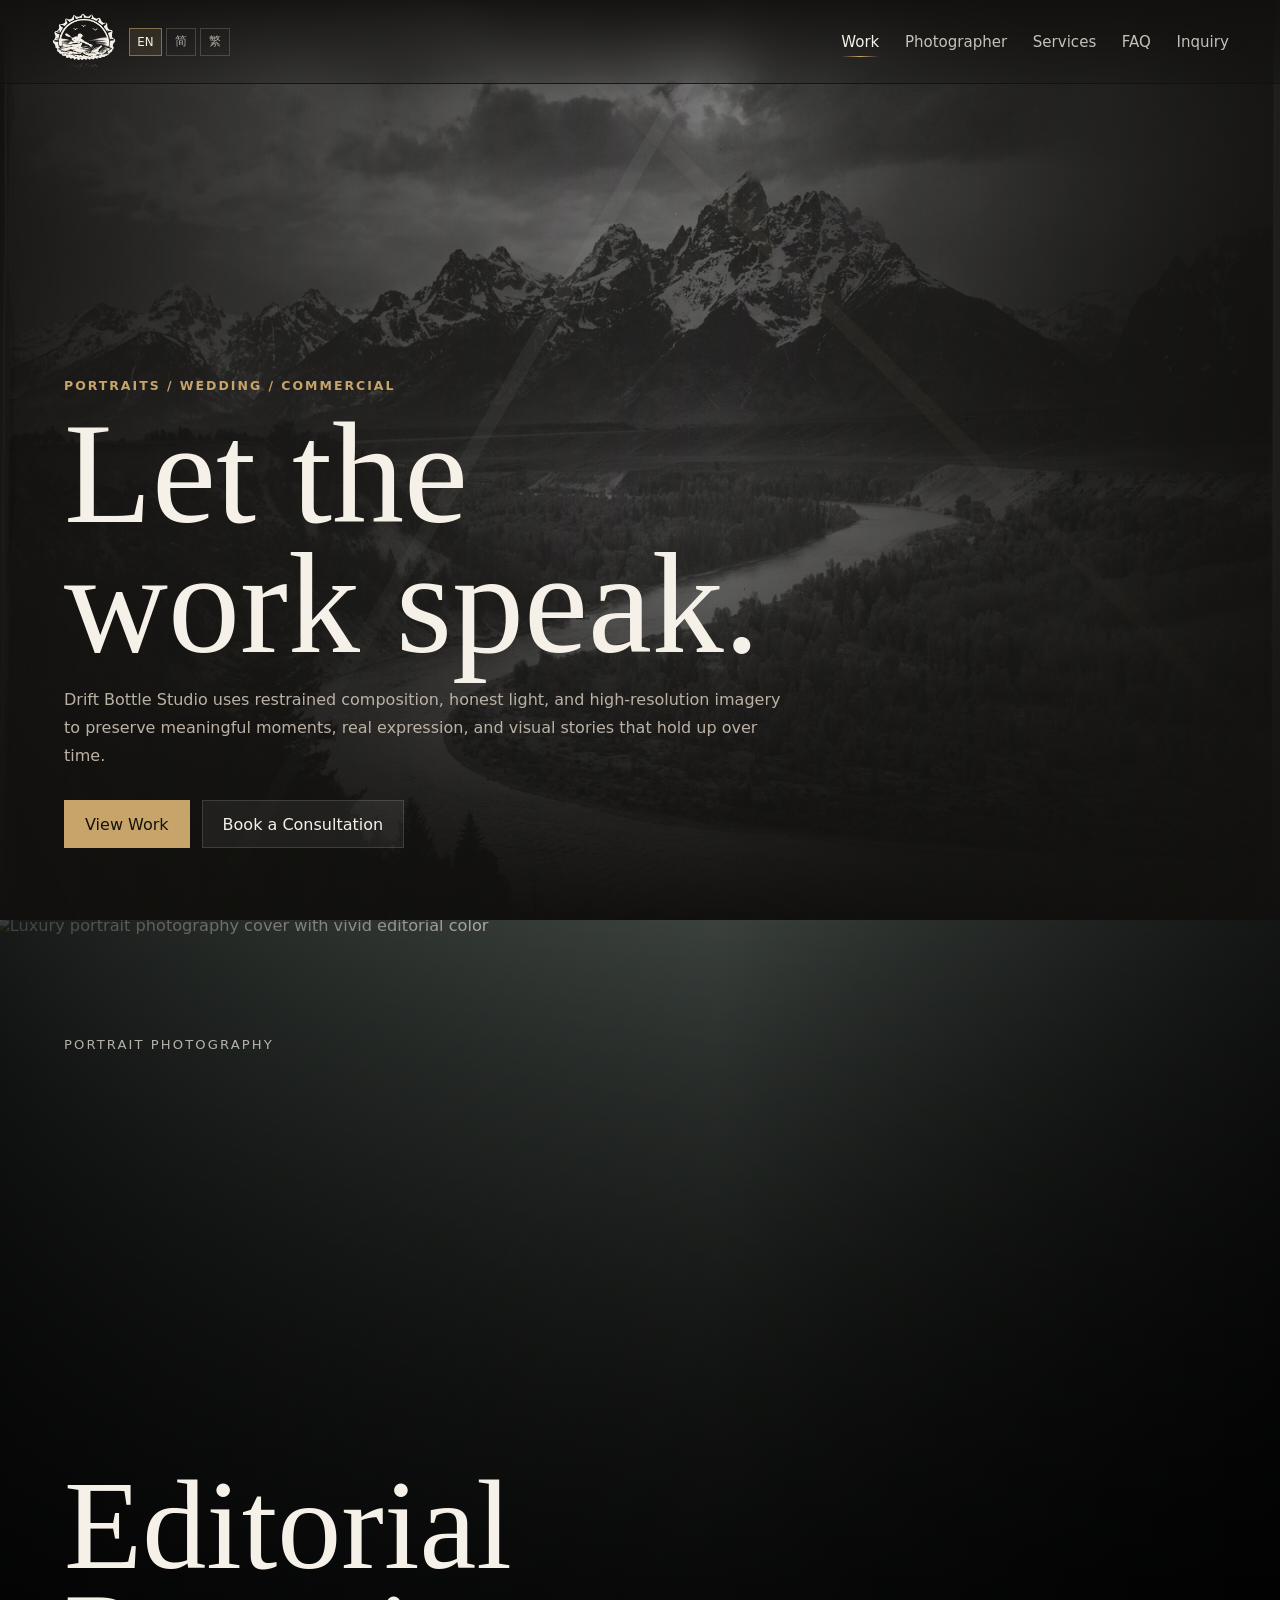
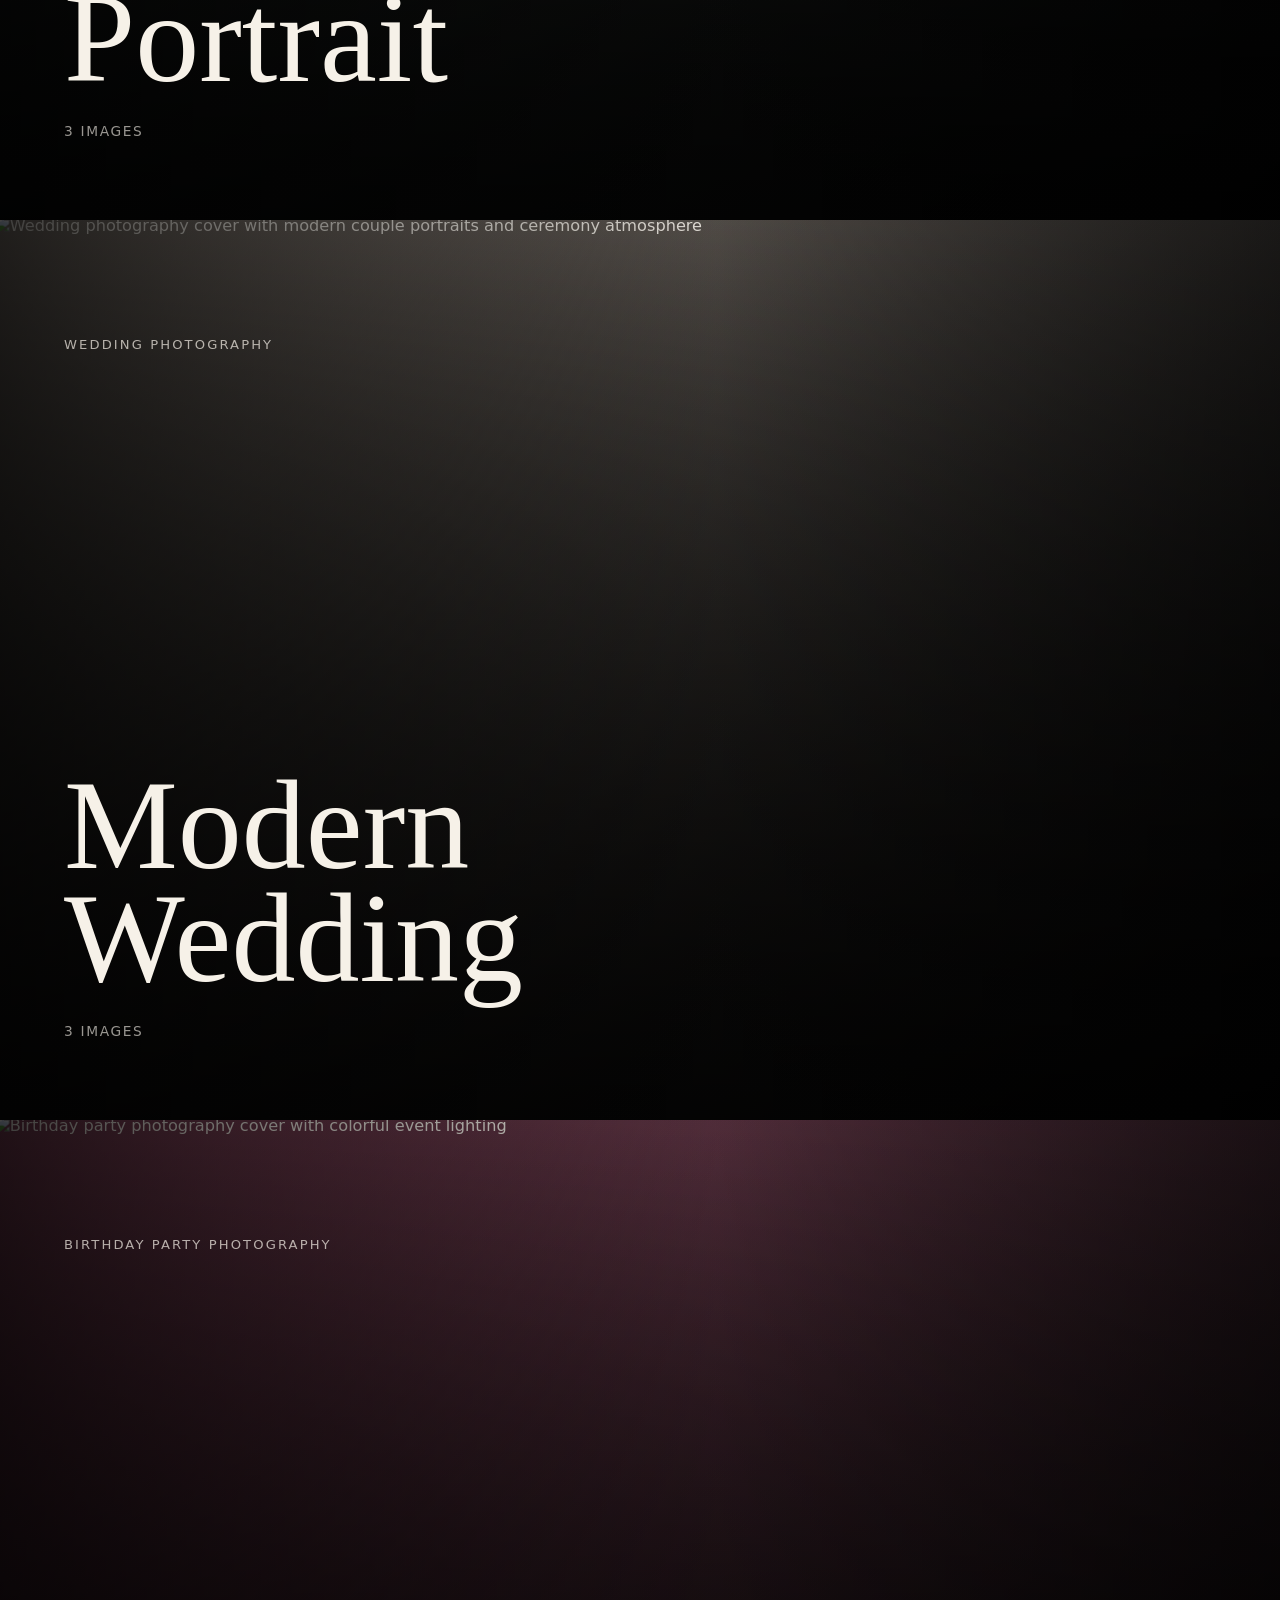
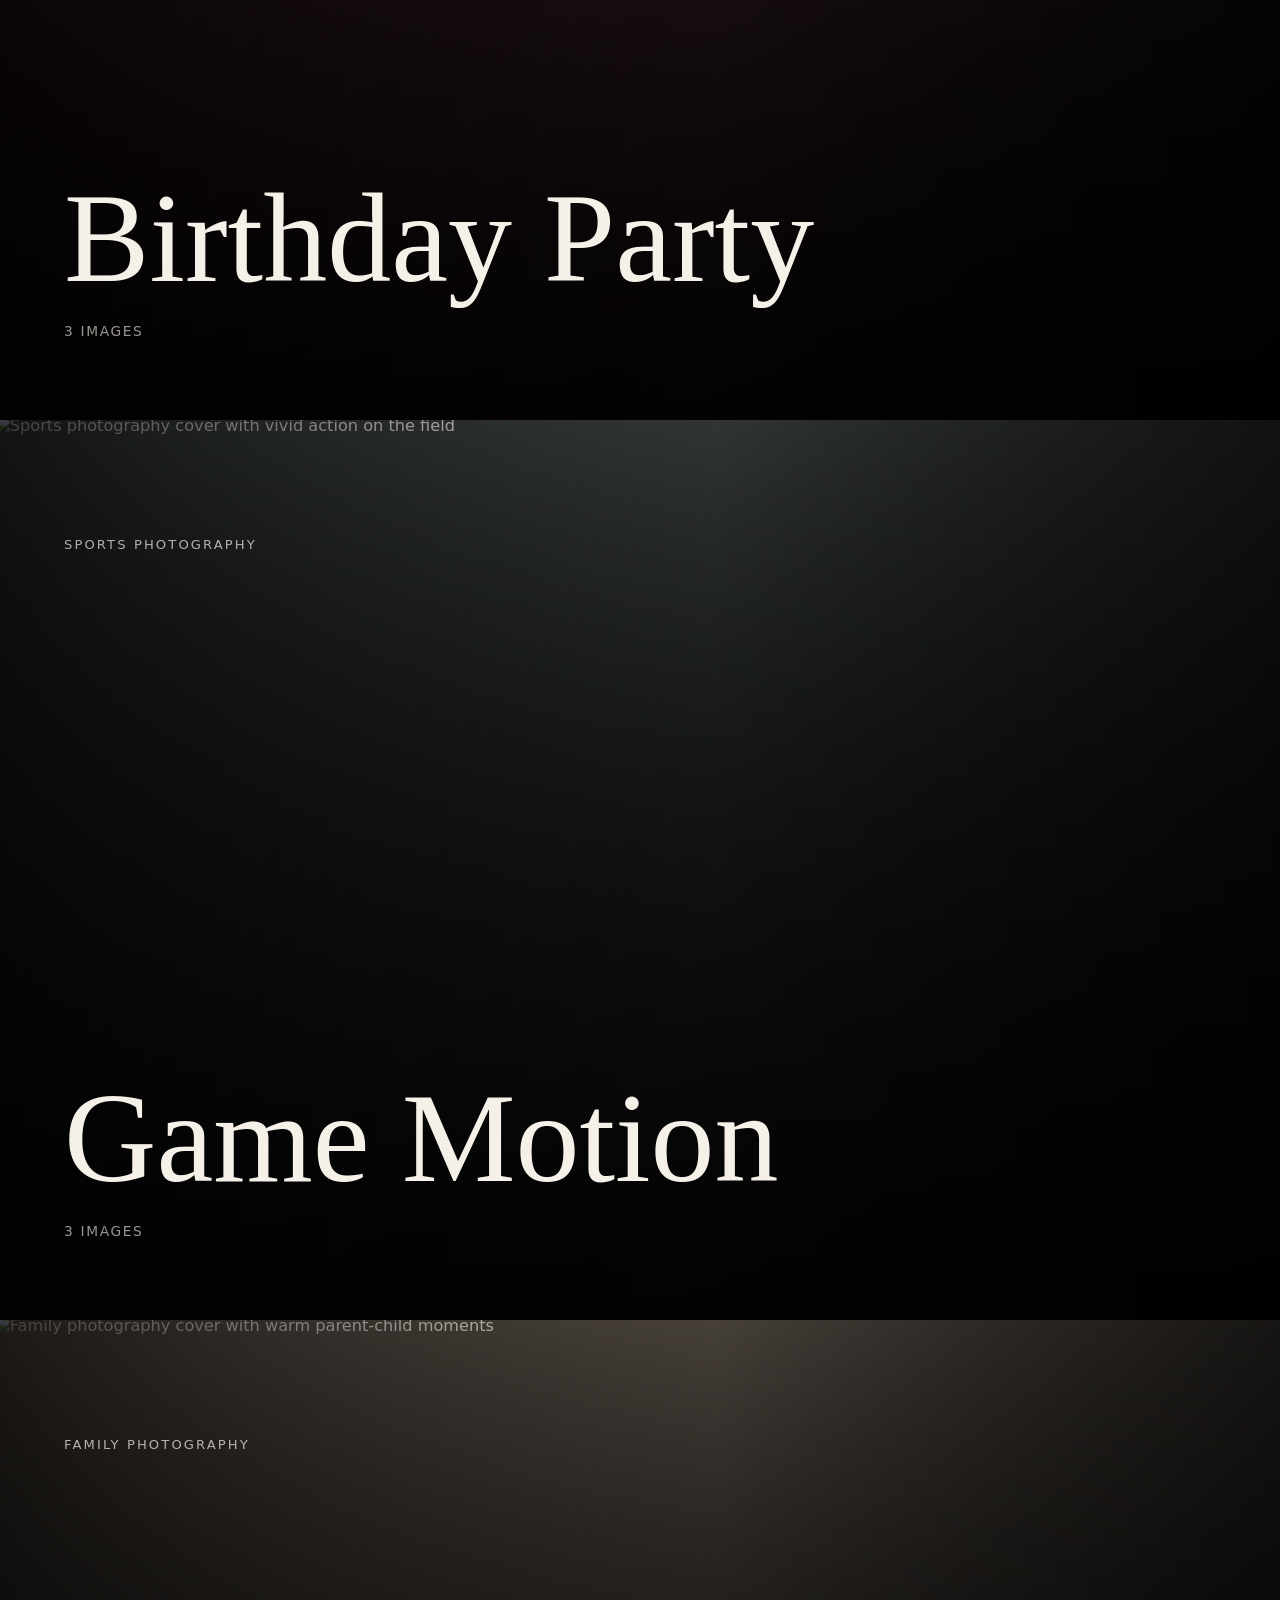
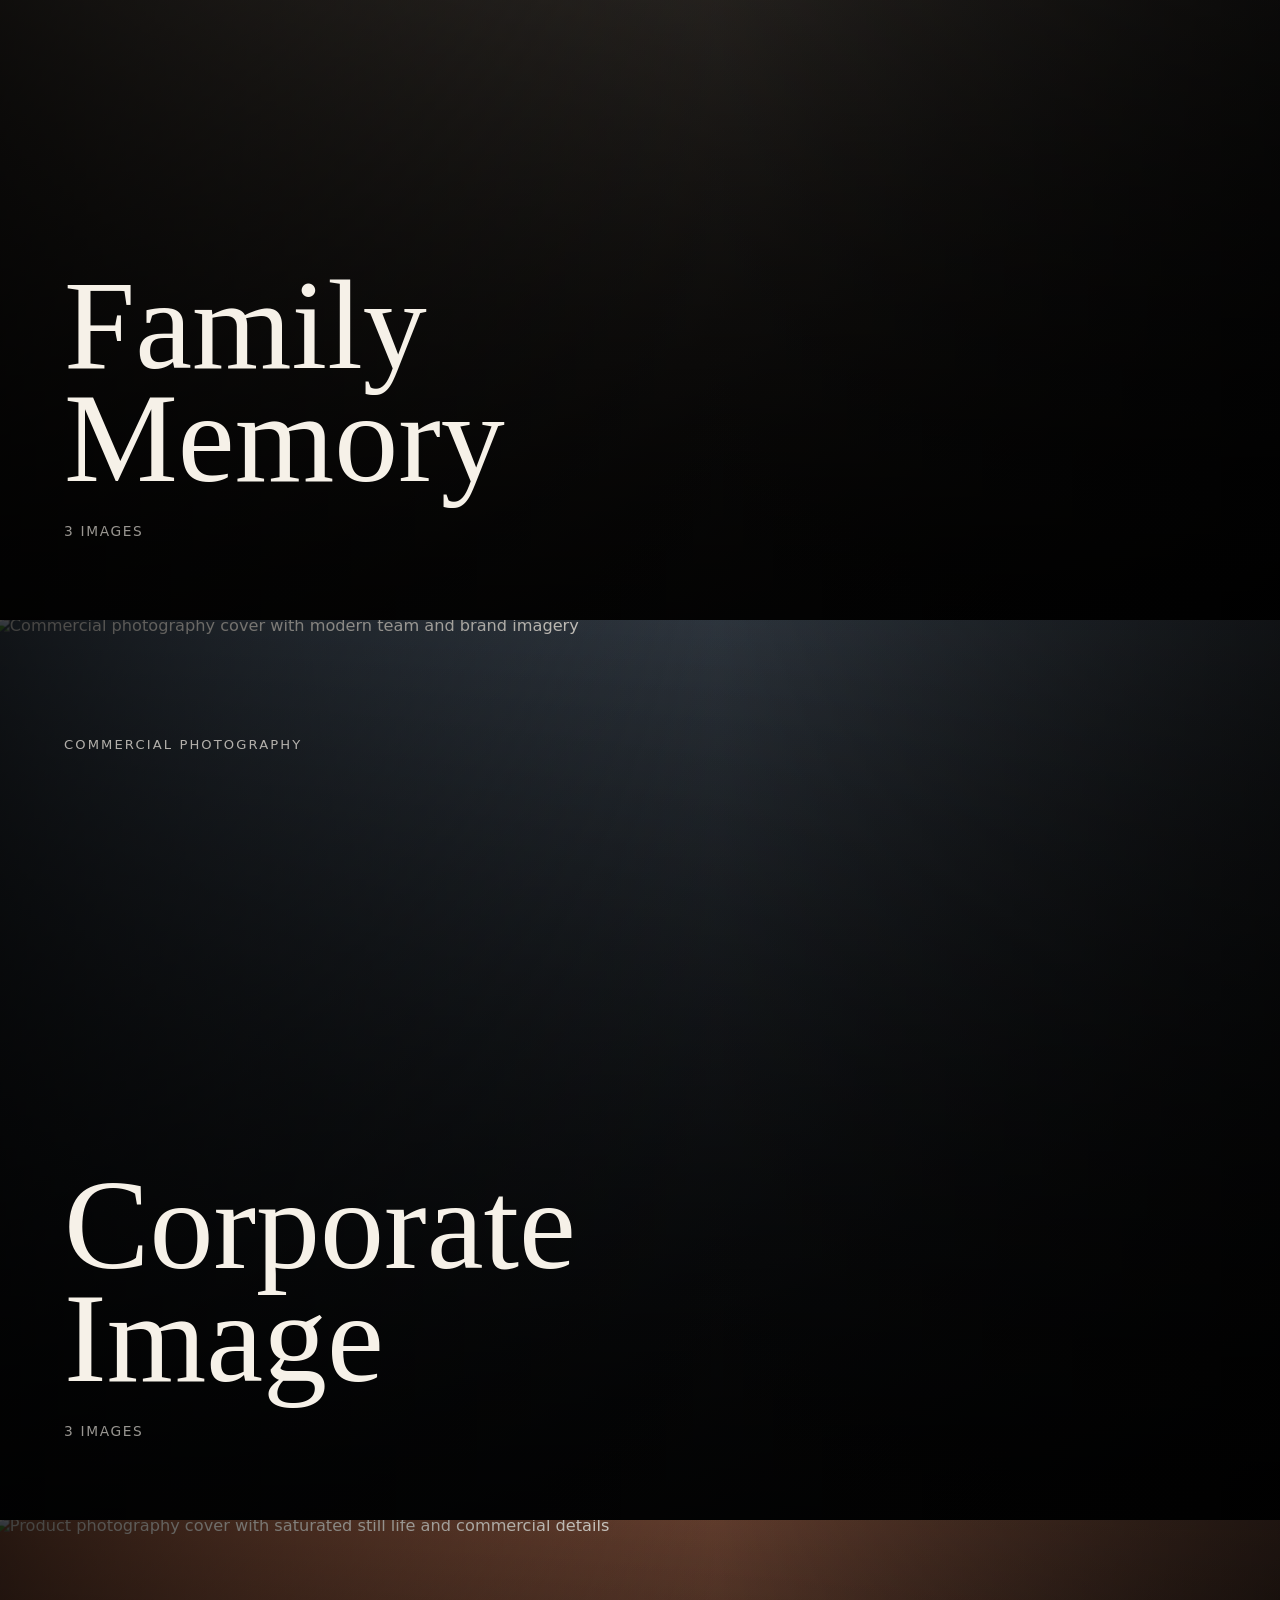
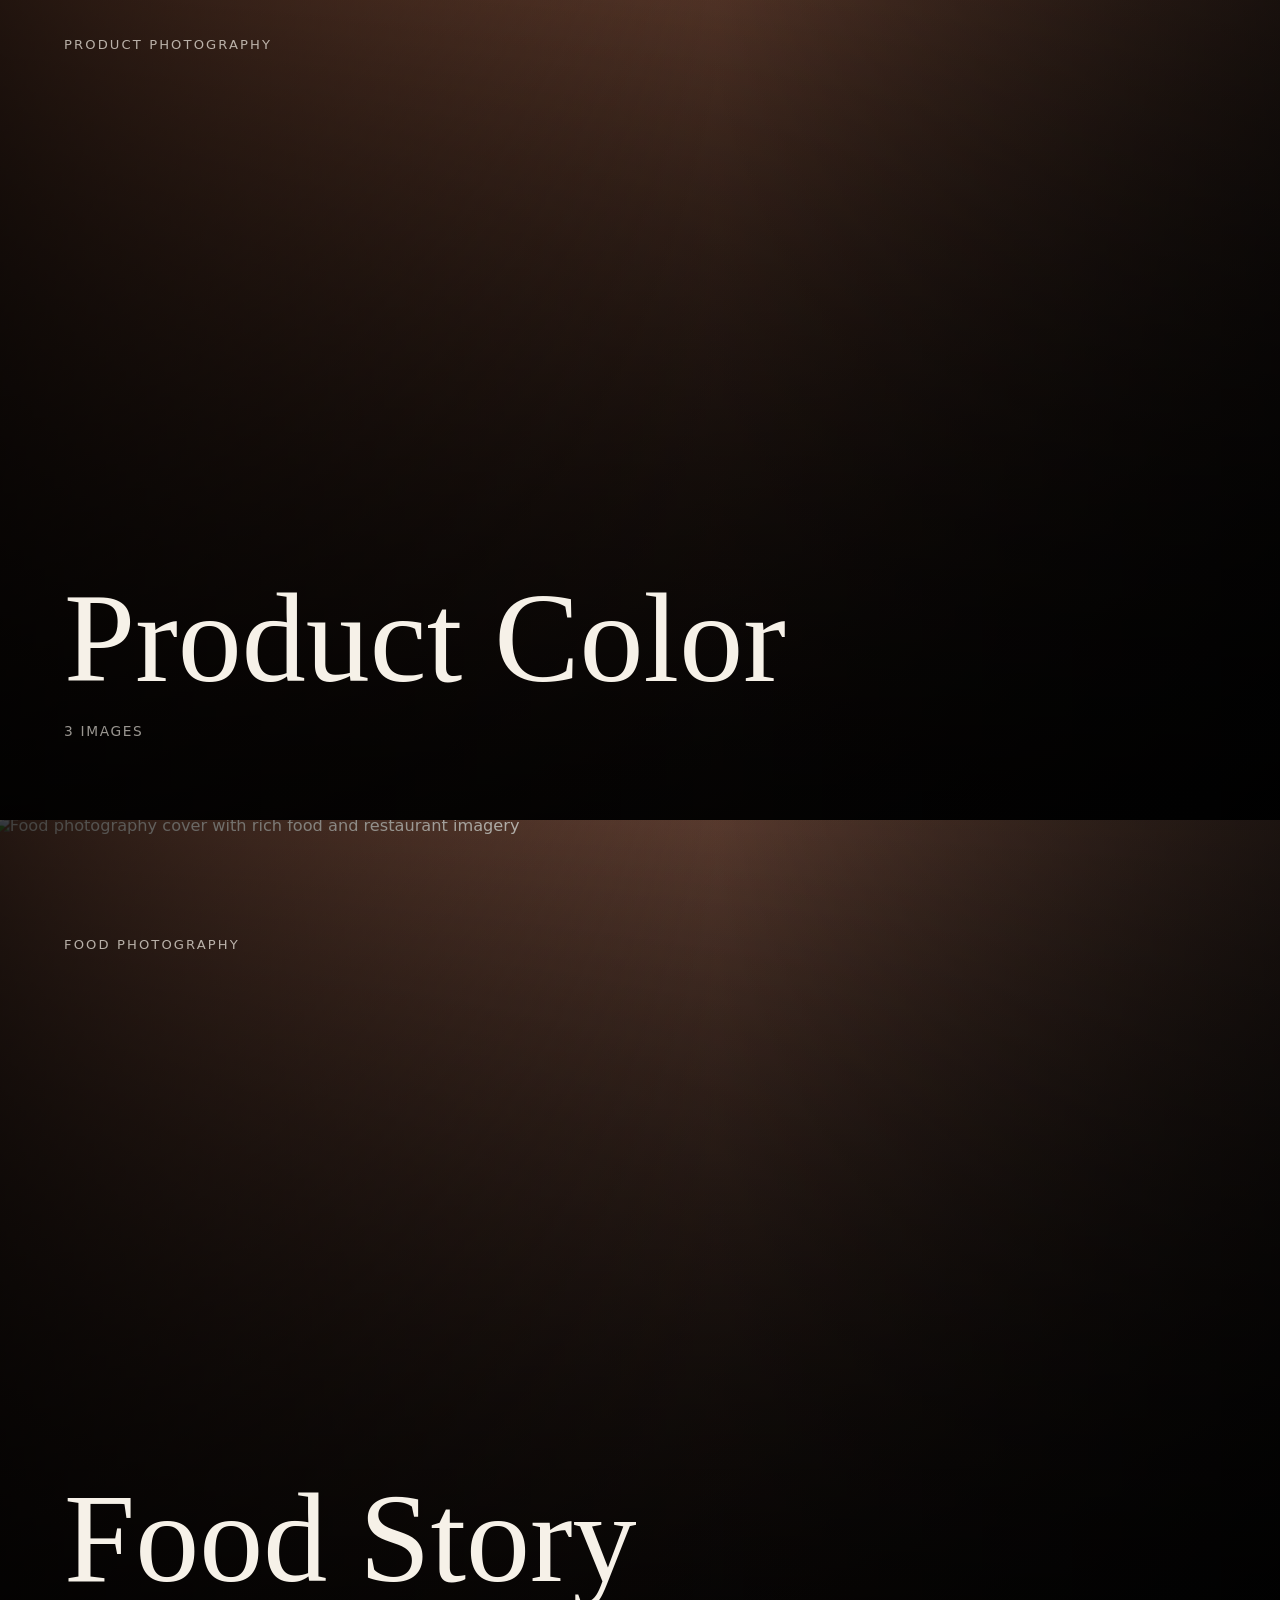
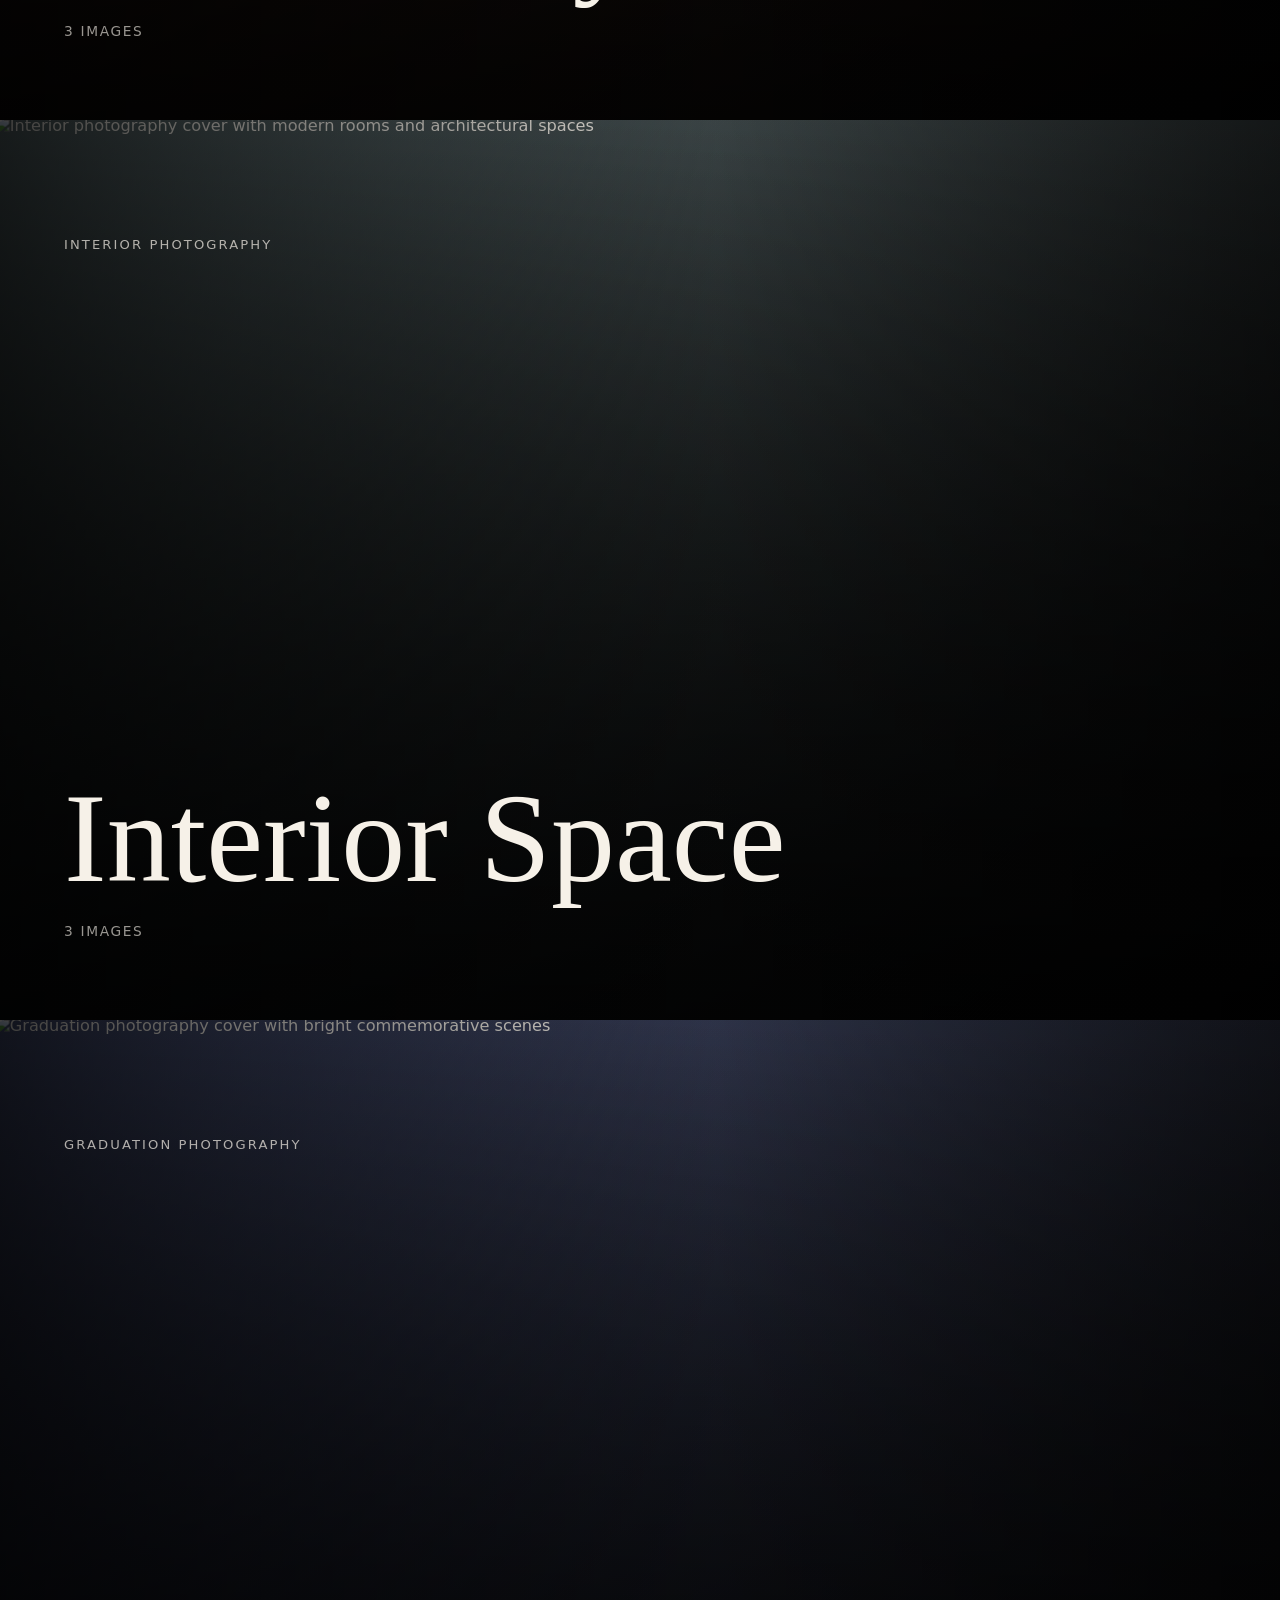
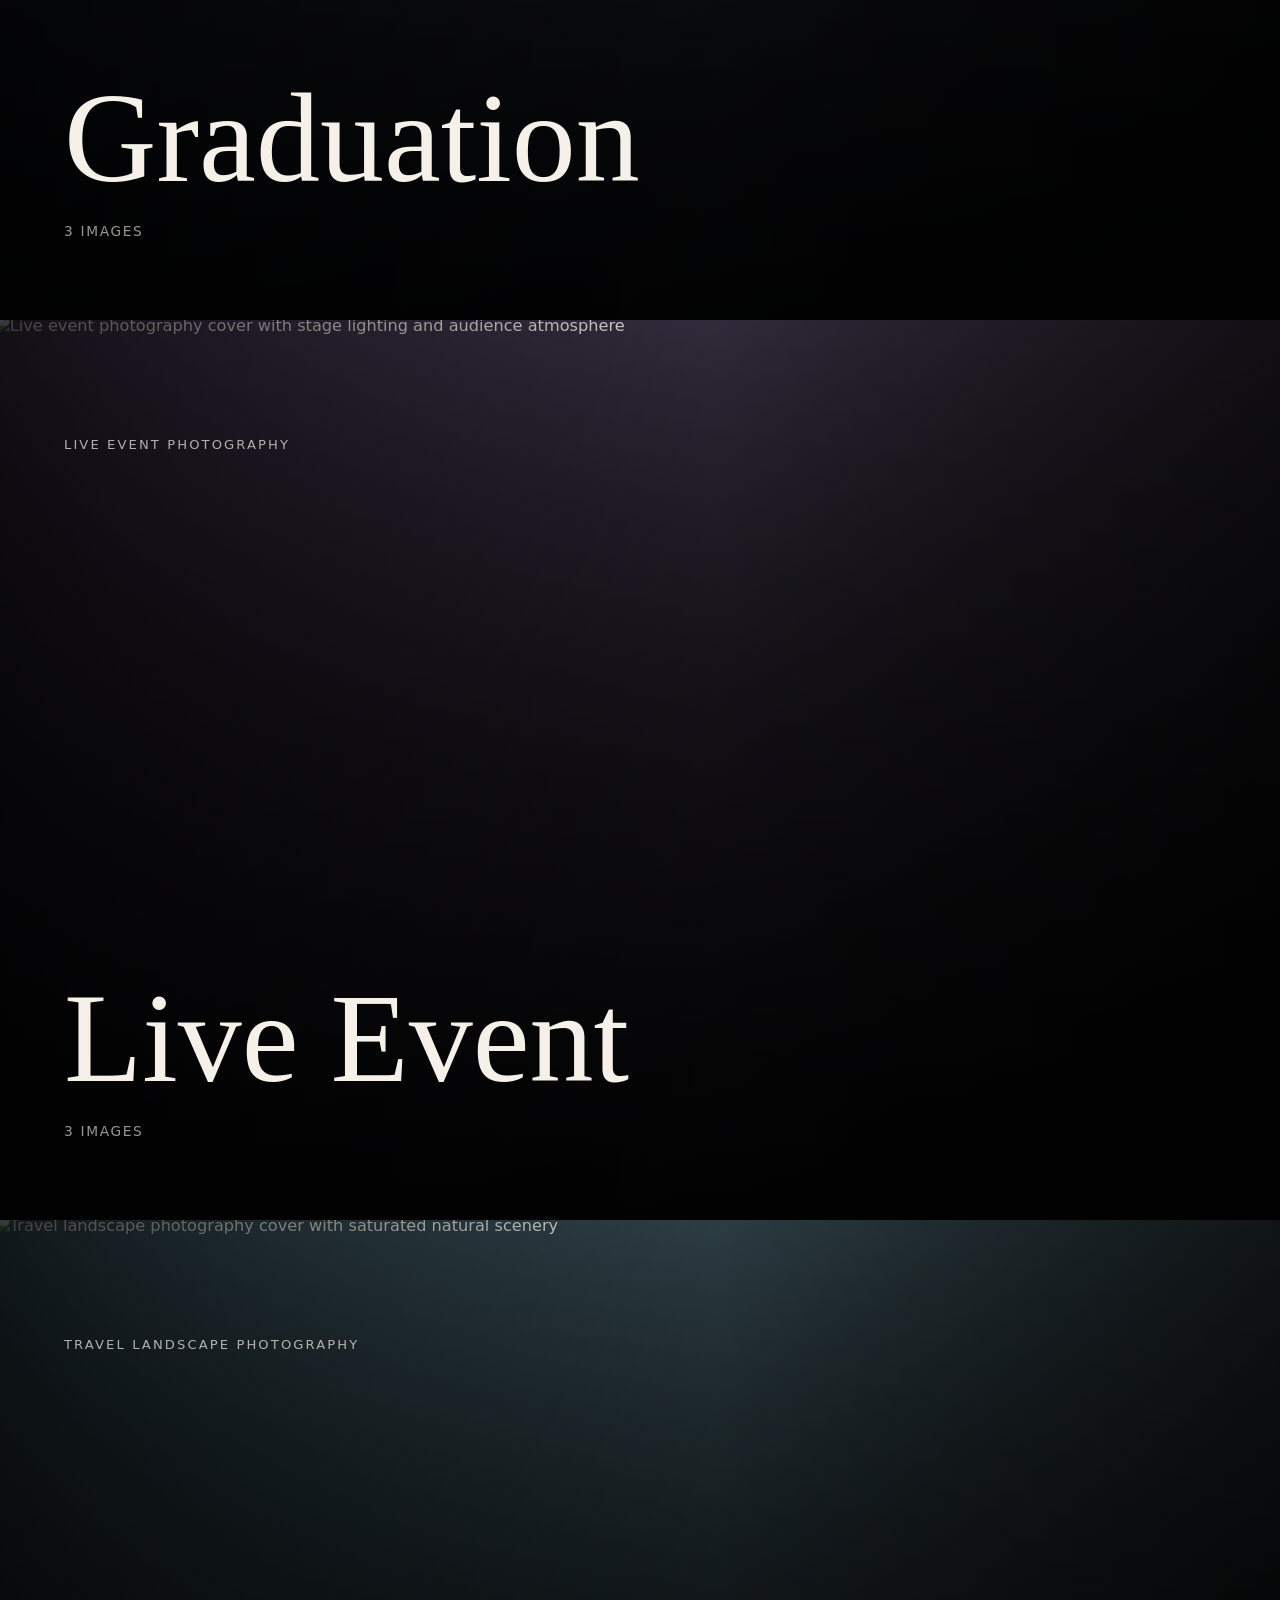
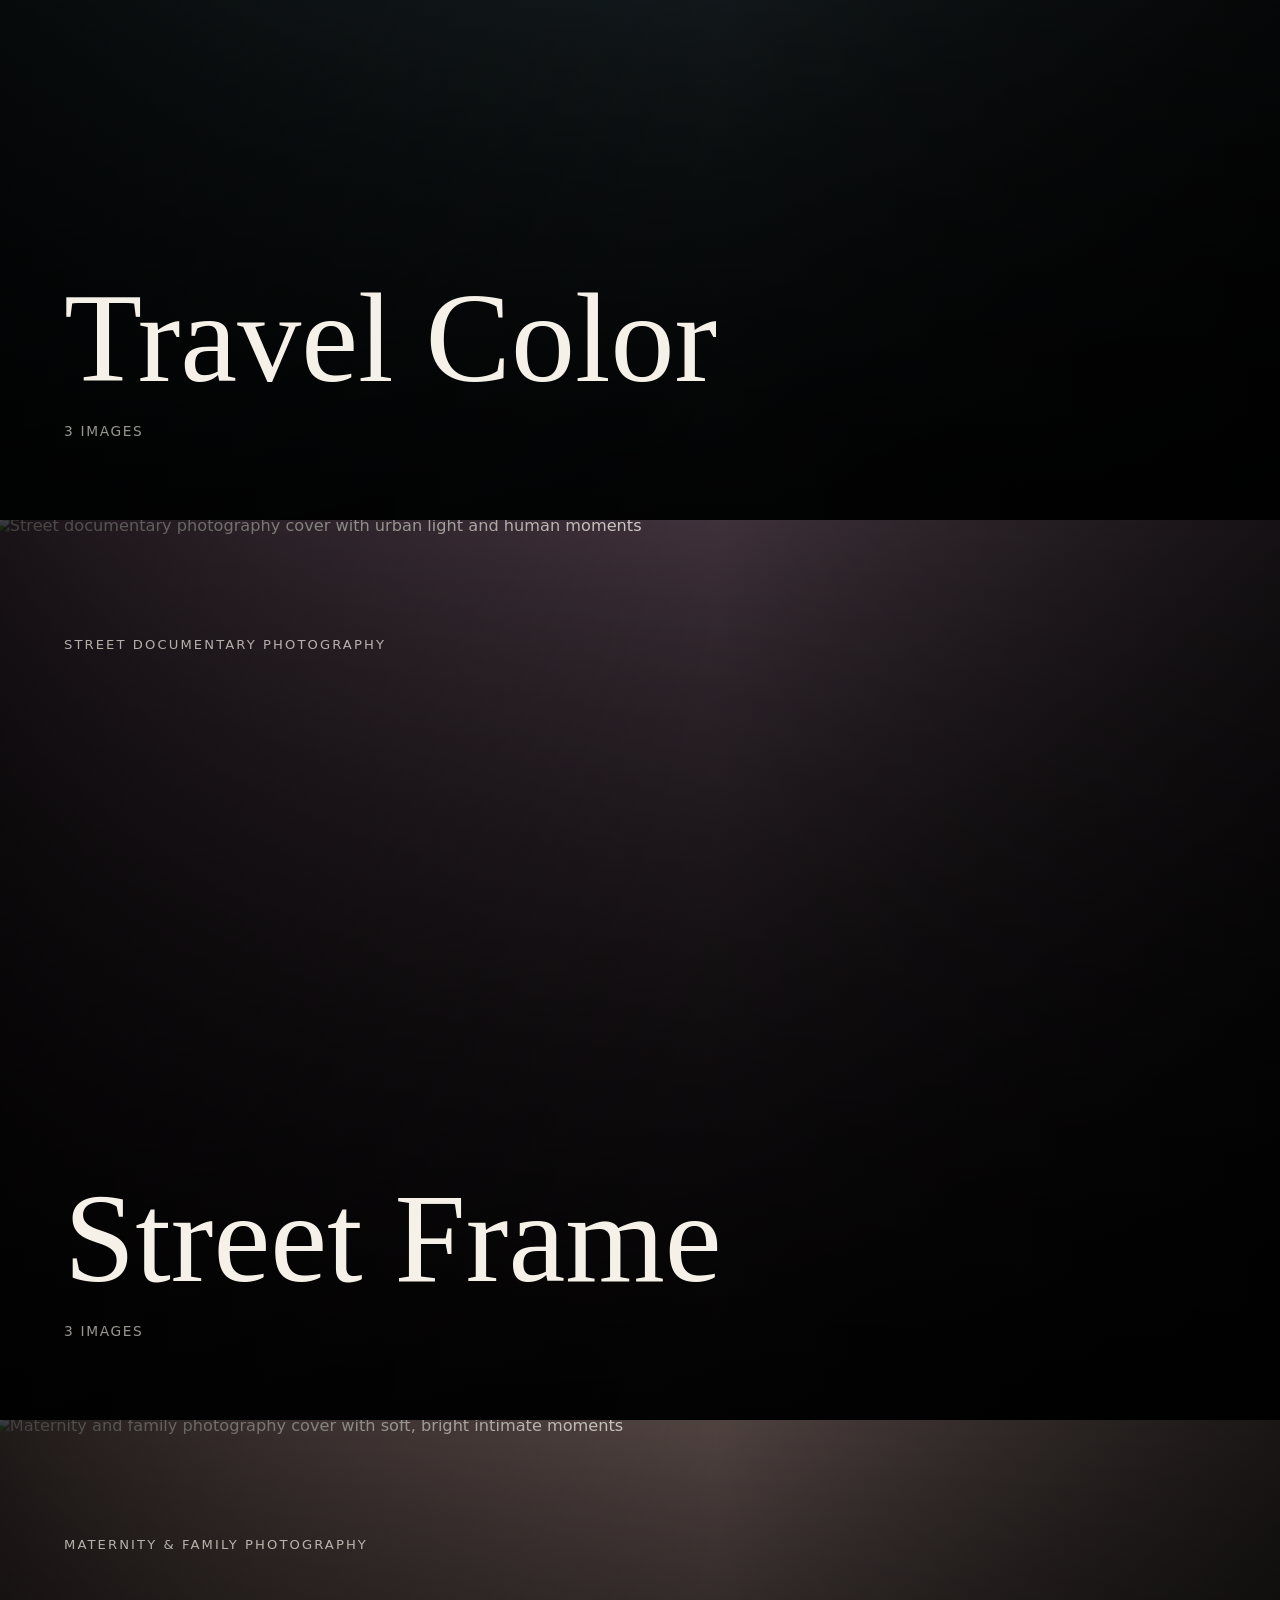
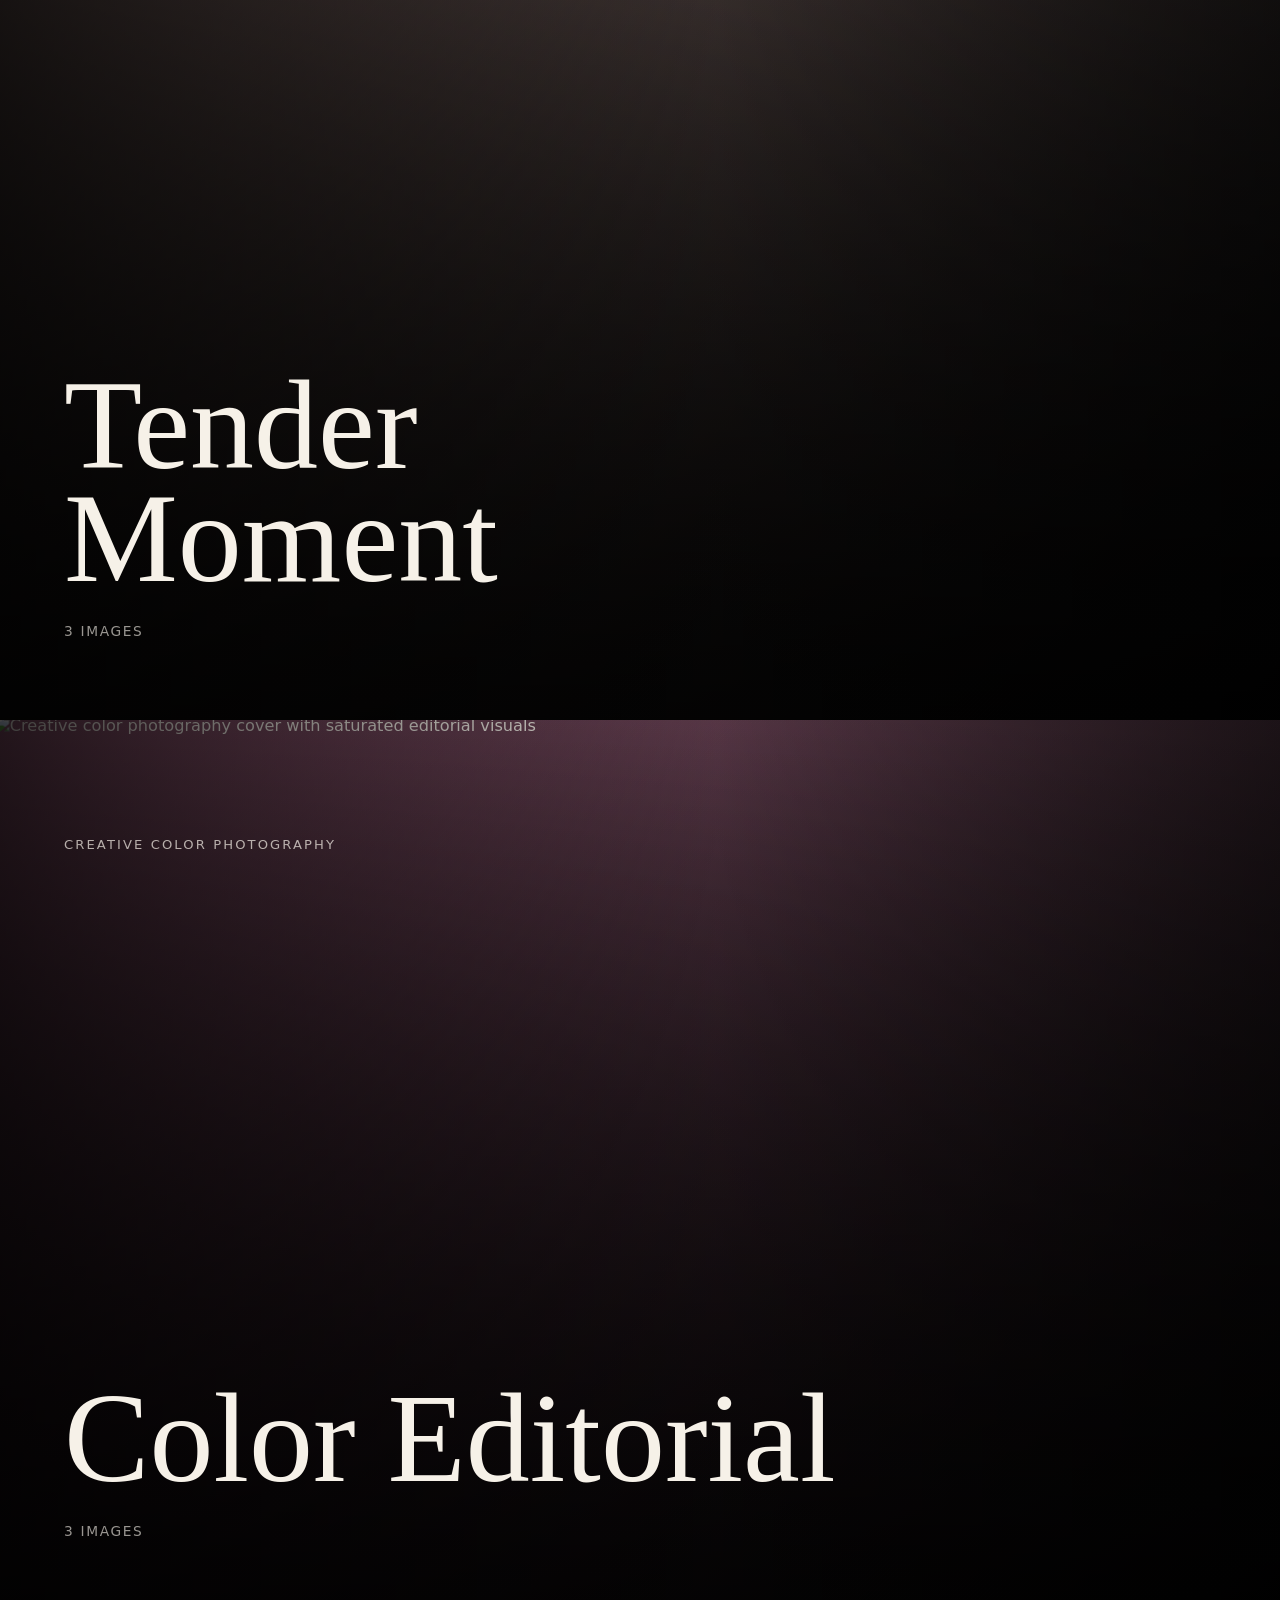
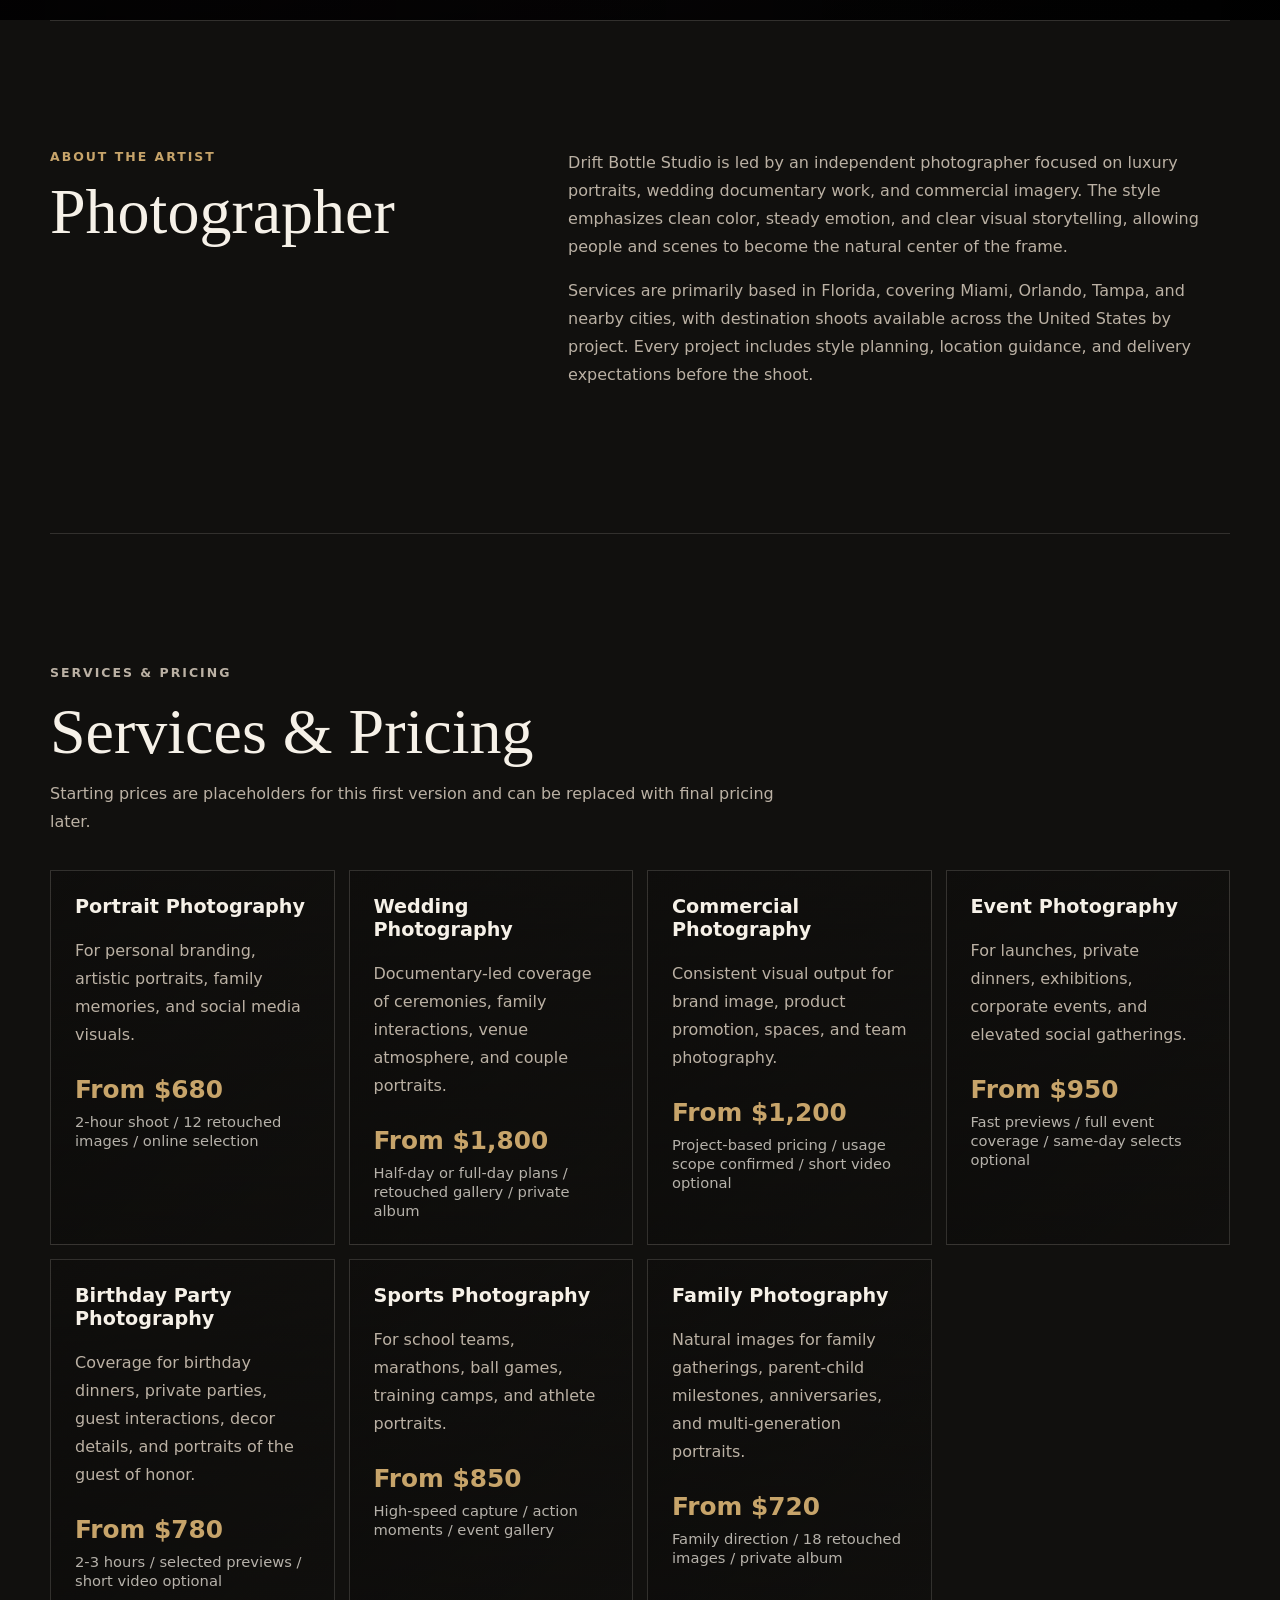
==== index.html @ a67c3689 "Add multilingual site versions" ====
﻿<!doctype html>
<html lang="en">
  <head>
    <meta charset="utf-8" />
    <meta name="viewport" content="width=device-width, initial-scale=1" />
    <title>Drift Bottle Studio | Luxury Photography Portfolio & Florida Photography Services</title>
    <meta
      name="description"
      content="Drift Bottle Studio offers Florida-based portrait, wedding, commercial, event, birthday party, sports, and family photography services. Explore 15 high-resolution portfolio series, pricing, FAQs, and send an inquiry."
    />
    <meta name="robots" content="index,follow" />
    <meta name="theme-color" content="#11100e" />
    <link rel="canonical" href="https://driftbottlestudio.com/" />
    <link rel="alternate" hreflang="en" href="https://driftbottlestudio.com/" />
    <link rel="alternate" hreflang="zh-CN" href="https://driftbottlestudio.com/zh-cn.html" />
    <link rel="alternate" hreflang="zh-Hant" href="https://driftbottlestudio.com/zh-hant.html" />
    <link rel="alternate" hreflang="x-default" href="https://driftbottlestudio.com/" />
    <meta property="og:type" content="website" />
    <meta property="og:title" content="Drift Bottle Studio | Luxury Photography Portfolio" />
    <meta
      property="og:description"
      content="A photography website centered on high-resolution work across portraits, weddings, commercial projects, events, birthday parties, sports, and family memories."
    />
    <meta property="og:url" content="https://driftbottlestudio.com/" />
    <meta property="og:image" content="https://driftbottlestudio.com/assets/og.svg" />
    <link rel="stylesheet" href="/styles.css?v=20260710-i18n-a" />
    <script type="application/ld+json">
      {
        "@context": "https://schema.org",
        "@type": "ProfessionalService",
        "name": "Drift Bottle Studio",
        "url": "https://driftbottlestudio.com/",
        "image": "https://driftbottlestudio.com/assets/og.svg",
        "description": "Luxury portrait, wedding, commercial, event, birthday party, sports, and family photography services.",
        "priceRange": "$$",
        "areaServed": ["Florida", "Miami", "Orlando", "Tampa", "United States"],
        "sameAs": [],
        "makesOffer": [
          { "@type": "Offer", "name": "Portrait Photography", "priceSpecification": { "@type": "PriceSpecification", "priceCurrency": "USD", "minPrice": 680 } },
          { "@type": "Offer", "name": "Wedding Photography", "priceSpecification": { "@type": "PriceSpecification", "priceCurrency": "USD", "minPrice": 1800 } },
          { "@type": "Offer", "name": "Commercial Photography", "priceSpecification": { "@type": "PriceSpecification", "priceCurrency": "USD", "minPrice": 1200 } },
          { "@type": "Offer", "name": "Event Photography", "priceSpecification": { "@type": "PriceSpecification", "priceCurrency": "USD", "minPrice": 950 } },
          { "@type": "Offer", "name": "Birthday Party Photography", "priceSpecification": { "@type": "PriceSpecification", "priceCurrency": "USD", "minPrice": 780 } },
          { "@type": "Offer", "name": "Sports Photography", "priceSpecification": { "@type": "PriceSpecification", "priceCurrency": "USD", "minPrice": 850 } },
          { "@type": "Offer", "name": "Family Photography", "priceSpecification": { "@type": "PriceSpecification", "priceCurrency": "USD", "minPrice": 720 } },
          { "@type": "Offer", "name": "Product Photography", "priceSpecification": { "@type": "PriceSpecification", "priceCurrency": "USD", "minPrice": 900 } },
          { "@type": "Offer", "name": "Food Photography", "priceSpecification": { "@type": "PriceSpecification", "priceCurrency": "USD", "minPrice": 850 } },
          { "@type": "Offer", "name": "Interior Photography", "priceSpecification": { "@type": "PriceSpecification", "priceCurrency": "USD", "minPrice": 1000 } },
          { "@type": "Offer", "name": "Graduation Photography", "priceSpecification": { "@type": "PriceSpecification", "priceCurrency": "USD", "minPrice": 650 } },
          { "@type": "Offer", "name": "Travel Landscape Photography", "priceSpecification": { "@type": "PriceSpecification", "priceCurrency": "USD", "minPrice": 1200 } },
          { "@type": "Offer", "name": "Street Documentary Photography", "priceSpecification": { "@type": "PriceSpecification", "priceCurrency": "USD", "minPrice": 900 } },
          { "@type": "Offer", "name": "Maternity & Family Photography", "priceSpecification": { "@type": "PriceSpecification", "priceCurrency": "USD", "minPrice": 780 } },
          { "@type": "Offer", "name": "Creative Color Photography", "priceSpecification": { "@type": "PriceSpecification", "priceCurrency": "USD", "minPrice": 980 } }
        ]
      }
    </script>
    <script type="application/ld+json">
      {
        "@context": "https://schema.org",
        "@type": "FAQPage",
        "mainEntity": [
          {
            "@type": "Question",
            "name": "When will the images be delivered?",
            "acceptedAnswer": {
              "@type": "Answer",
              "text": "Selected previews are usually delivered within 3-5 business days. Final retouched galleries are typically delivered in 2-4 weeks, depending on project scope."
            }
          },
          {
            "@type": "Question",
            "name": "Do you travel for shoots?",
            "acceptedAnswer": {
              "@type": "Answer",
              "text": "Yes. Shoots outside Florida are quoted separately based on travel, lodging, and schedule requirements."
            }
          },
          {
            "@type": "Question",
            "name": "How do I reserve a date?",
            "acceptedAnswer": {
              "@type": "Answer",
              "text": "After you submit the inquiry form, the photographer will reply with shoot recommendations, pricing, and available dates. A deposit confirms the booking."
            }
          }
        ]
      }
    </script>
  </head>
  <body>
    <header class="site-header">
      <div class="brand-tools">
        <a class="brand" href="#top" aria-label="Drift Bottle Studio home">
          <img class="brand-logo" src="/assets/logo-drift-bottle-transparent-20260710.png?v=logo-20260710b" alt="Drift Bottle Photography" />
        </a>
        <div class="language-switcher" aria-label="Language selector">
          <a href="/" hreflang="en" class="is-current" aria-current="page">EN</a>
          <a href="/zh-cn.html" hreflang="zh-CN">&#31616;</a>
          <a href="/zh-hant.html" hreflang="zh-Hant">&#32321;</a>
        </div>
      </div>
      <nav aria-label="Main navigation">
        <span class="nav-indicator" aria-hidden="true"></span>
        <a href="#portfolio">Work</a>
        <a href="#about">Photographer</a>
        <a href="#services">Services</a>
        <a href="#faq">FAQ</a>
        <a href="#inquiry">Inquiry</a>
      </nav>
    </header>

    <main id="top">
      <section class="hero" aria-label="Photography hero">
        <div class="hero-media hero-a" role="img" aria-label="Public-domain black-and-white landscape photography placeholder with an artistic mood"></div>
        <div class="hero-media hero-b"></div>
        <div class="hero-copy">
          <p class="eyebrow">Portraits / Wedding / Commercial</p>
          <h1>Let the work speak.</h1>
          <p>
            Drift Bottle Studio uses restrained composition, honest light, and high-resolution imagery to preserve meaningful moments, real expression, and visual stories that hold up over time.
          </p>
          <div class="hero-actions">
            <a class="button primary" href="#portfolio">View Work</a>
            <a class="button ghost" href="#inquiry">Book a Consultation</a>
          </div>
        </div>
      </section>

      <section id="portfolio" class="section portfolio">
        <div class="section-heading">
          <p class="eyebrow">Selected Works</p>
          <h2>Selected High-Resolution Work</h2>
          <p>These vivid modern placeholders establish the visual direction. Click any cover to browse more images in that series; when the photographer's own work is added later, the structure and SEO signals stay intact.</p>
        </div>
        <div class="gallery" aria-label="Portfolio">
          <button class="work tall" data-category="Portrait Photography" data-title="Editorial Portrait" data-image="https://images.pexels.com/photos/1858175/pexels-photo-1858175.jpeg?auto=compress&amp;cs=tinysrgb&amp;w=1800" data-gallery="https://images.pexels.com/photos/1858175/pexels-photo-1858175.jpeg?auto=compress&amp;cs=tinysrgb&amp;w=1800|https://images.pexels.com/photos/1239291/pexels-photo-1239291.jpeg?auto=compress&amp;cs=tinysrgb&amp;w=1800|https://images.pexels.com/photos/774909/pexels-photo-774909.jpeg?auto=compress&amp;cs=tinysrgb&amp;w=1800" style="--tone: #4c5a51; --image: url('https://images.pexels.com/photos/1858175/pexels-photo-1858175.jpeg?auto=compress&amp;cs=tinysrgb&amp;w=1800');">
            <img src="https://images.pexels.com/photos/1858175/pexels-photo-1858175.jpeg?auto=compress&amp;cs=tinysrgb&amp;w=1400" alt="Luxury portrait photography cover with vivid editorial color" loading="eager" />
            <span>Editorial Portrait</span>
            <em>3 images</em>
          </button>
          <button class="work wide" data-category="Wedding Photography" data-title="Modern Wedding" data-image="https://images.pexels.com/photos/1024993/pexels-photo-1024993.jpeg?auto=compress&amp;cs=tinysrgb&amp;w=1800" data-gallery="https://images.pexels.com/photos/1024993/pexels-photo-1024993.jpeg?auto=compress&amp;cs=tinysrgb&amp;w=1800|https://images.pexels.com/photos/1779491/pexels-photo-1779491.jpeg?auto=compress&amp;cs=tinysrgb&amp;w=1800|https://images.pexels.com/photos/169198/pexels-photo-169198.jpeg?auto=compress&amp;cs=tinysrgb&amp;w=1800" style="--tone: #7a6f65; --image: url('https://images.pexels.com/photos/1024993/pexels-photo-1024993.jpeg?auto=compress&amp;cs=tinysrgb&amp;w=1800');">
            <img src="https://images.pexels.com/photos/1024993/pexels-photo-1024993.jpeg?auto=compress&amp;cs=tinysrgb&amp;w=1400" alt="Wedding photography cover with modern couple portraits and ceremony atmosphere" loading="lazy" />
            <span>Modern Wedding</span>
            <em>3 images</em>
          </button>
          <button class="work" data-category="Birthday Party Photography" data-title="Birthday Party" data-image="https://images.pexels.com/photos/1190298/pexels-photo-1190298.jpeg?auto=compress&amp;cs=tinysrgb&amp;w=1800" data-gallery="https://images.pexels.com/photos/1190298/pexels-photo-1190298.jpeg?auto=compress&amp;cs=tinysrgb&amp;w=1800|https://images.pexels.com/photos/587741/pexels-photo-587741.jpeg?auto=compress&amp;cs=tinysrgb&amp;w=1800|https://images.pexels.com/photos/2263436/pexels-photo-2263436.jpeg?auto=compress&amp;cs=tinysrgb&amp;w=1800" style="--tone: #7b2e4a; --image: url('https://images.pexels.com/photos/1190298/pexels-photo-1190298.jpeg?auto=compress&amp;cs=tinysrgb&amp;w=1800');">
            <img src="https://images.pexels.com/photos/1190298/pexels-photo-1190298.jpeg?auto=compress&amp;cs=tinysrgb&amp;w=1400" alt="Birthday party photography cover with colorful event lighting" loading="lazy" />
            <span>Birthday Party</span>
            <em>3 images</em>
          </button>
          <button class="work" data-category="Sports Photography" data-title="Game Motion" data-image="https://images.pexels.com/photos/2747449/pexels-photo-2747449.jpeg?auto=compress&amp;cs=tinysrgb&amp;w=1800" data-gallery="https://images.pexels.com/photos/2747449/pexels-photo-2747449.jpeg?auto=compress&amp;cs=tinysrgb&amp;w=1800|https://images.pexels.com/photos/3621104/pexels-photo-3621104.jpeg?auto=compress&amp;cs=tinysrgb&amp;w=1800|https://images.pexels.com/photos/114296/pexels-photo-114296.jpeg?auto=compress&amp;cs=tinysrgb&amp;w=1800" style="--tone: #37413d; --image: url('https://images.pexels.com/photos/2747449/pexels-photo-2747449.jpeg?auto=compress&amp;cs=tinysrgb&amp;w=1800');">
            <img src="https://images.pexels.com/photos/2747449/pexels-photo-2747449.jpeg?auto=compress&amp;cs=tinysrgb&amp;w=1400" alt="Sports photography cover with vivid action on the field" loading="lazy" />
            <span>Game Motion</span>
            <em>3 images</em>
          </button>
          <button class="work tall" data-category="Family Photography" data-title="Family Memory" data-image="https://images.pexels.com/photos/2253870/pexels-photo-2253870.jpeg?auto=compress&amp;cs=tinysrgb&amp;w=1800" data-gallery="https://images.pexels.com/photos/2253870/pexels-photo-2253870.jpeg?auto=compress&amp;cs=tinysrgb&amp;w=1800|https://images.pexels.com/photos/1004014/pexels-photo-1004014.jpeg?auto=compress&amp;cs=tinysrgb&amp;w=1800|https://images.pexels.com/photos/167964/pexels-photo-167964.jpeg?auto=compress&amp;cs=tinysrgb&amp;w=1800" style="--tone: #66584a; --image: url('https://images.pexels.com/photos/2253870/pexels-photo-2253870.jpeg?auto=compress&amp;cs=tinysrgb&amp;w=1800');">
            <img src="https://images.pexels.com/photos/2253870/pexels-photo-2253870.jpeg?auto=compress&amp;cs=tinysrgb&amp;w=1400" alt="Family photography cover with warm parent-child moments" loading="lazy" />
            <span>Family Memory</span>
            <em>3 images</em>
          </button>
          <button class="work wide" data-category="Commercial Photography" data-title="Corporate Image" data-image="https://images.pexels.com/photos/3184291/pexels-photo-3184291.jpeg?auto=compress&amp;cs=tinysrgb&amp;w=1800" data-gallery="https://images.pexels.com/photos/3184291/pexels-photo-3184291.jpeg?auto=compress&amp;cs=tinysrgb&amp;w=1800|https://images.pexels.com/photos/3184418/pexels-photo-3184418.jpeg?auto=compress&amp;cs=tinysrgb&amp;w=1800|https://images.pexels.com/photos/3183197/pexels-photo-3183197.jpeg?auto=compress&amp;cs=tinysrgb&amp;w=1800" style="--tone: #2f3f51; --image: url('https://images.pexels.com/photos/3184291/pexels-photo-3184291.jpeg?auto=compress&amp;cs=tinysrgb&amp;w=1800');">
            <img src="https://images.pexels.com/photos/3184291/pexels-photo-3184291.jpeg?auto=compress&amp;cs=tinysrgb&amp;w=1400" alt="Commercial photography cover with modern team and brand imagery" loading="lazy" />
            <span>Corporate Image</span>
            <em>3 images</em>
          </button>
          <button class="work" data-category="Product Photography" data-title="Product Color" data-image="https://images.pexels.com/photos/376464/pexels-photo-376464.jpeg?auto=compress&amp;cs=tinysrgb&amp;w=1800" data-gallery="https://images.pexels.com/photos/376464/pexels-photo-376464.jpeg?auto=compress&amp;cs=tinysrgb&amp;w=1800|https://images.pexels.com/photos/941861/pexels-photo-941861.jpeg?auto=compress&amp;cs=tinysrgb&amp;w=1800|https://images.pexels.com/photos/1640777/pexels-photo-1640777.jpeg?auto=compress&amp;cs=tinysrgb&amp;w=1800" style="--tone: #9a4e2d; --image: url('https://images.pexels.com/photos/376464/pexels-photo-376464.jpeg?auto=compress&amp;cs=tinysrgb&amp;w=1800');">
            <img src="https://images.pexels.com/photos/376464/pexels-photo-376464.jpeg?auto=compress&amp;cs=tinysrgb&amp;w=1400" alt="Product photography cover with saturated still life and commercial details" loading="lazy" />
            <span>Product Color</span>
            <em>3 images</em>
          </button>
          <button class="work" data-category="Food Photography" data-title="Food Story" data-image="https://images.pexels.com/photos/70497/pexels-photo-70497.jpeg?auto=compress&amp;cs=tinysrgb&amp;w=1800" data-gallery="https://images.pexels.com/photos/70497/pexels-photo-70497.jpeg?auto=compress&amp;cs=tinysrgb&amp;w=1800|https://images.pexels.com/photos/3768916/pexels-photo-3768916.jpeg?auto=compress&amp;cs=tinysrgb&amp;w=1800|https://images.pexels.com/photos/358574/pexels-photo-358574.jpeg?auto=compress&amp;cs=tinysrgb&amp;w=1800" style="--tone: #8a4a30; --image: url('https://images.pexels.com/photos/70497/pexels-photo-70497.jpeg?auto=compress&amp;cs=tinysrgb&amp;w=1800');">
            <img src="https://images.pexels.com/photos/70497/pexels-photo-70497.jpeg?auto=compress&amp;cs=tinysrgb&amp;w=1400" alt="Food photography cover with rich food and restaurant imagery" loading="lazy" />
            <span>Food Story</span>
            <em>3 images</em>
          </button>
          <button class="work wide" data-category="Interior Photography" data-title="Interior Space" data-image="https://images.pexels.com/photos/1643383/pexels-photo-1643383.jpeg?auto=compress&amp;cs=tinysrgb&amp;w=1800" data-gallery="https://images.pexels.com/photos/1643383/pexels-photo-1643383.jpeg?auto=compress&amp;cs=tinysrgb&amp;w=1800|https://images.pexels.com/photos/323780/pexels-photo-323780.jpeg?auto=compress&amp;cs=tinysrgb&amp;w=1800|https://images.pexels.com/photos/3201763/pexels-photo-3201763.jpeg?auto=compress&amp;cs=tinysrgb&amp;w=1800" style="--tone: #4b5f62; --image: url('https://images.pexels.com/photos/1643383/pexels-photo-1643383.jpeg?auto=compress&amp;cs=tinysrgb&amp;w=1800');">
            <img src="https://images.pexels.com/photos/1643383/pexels-photo-1643383.jpeg?auto=compress&amp;cs=tinysrgb&amp;w=1400" alt="Interior photography cover with modern rooms and architectural spaces" loading="lazy" />
            <span>Interior Space</span>
            <em>3 images</em>
          </button>
          <button class="work" data-category="Graduation Photography" data-title="Graduation" data-image="https://images.pexels.com/photos/1591447/pexels-photo-1591447.jpeg?auto=compress&amp;cs=tinysrgb&amp;w=1800" data-gallery="https://images.pexels.com/photos/1591447/pexels-photo-1591447.jpeg?auto=compress&amp;cs=tinysrgb&amp;w=1800|https://images.pexels.com/photos/210186/pexels-photo-210186.jpeg?auto=compress&amp;cs=tinysrgb&amp;w=1800|https://images.pexels.com/photos/1212600/pexels-photo-1212600.jpeg?auto=compress&amp;cs=tinysrgb&amp;w=1800" style="--tone: #303b68; --image: url('https://images.pexels.com/photos/1591447/pexels-photo-1591447.jpeg?auto=compress&amp;cs=tinysrgb&amp;w=1800');">
            <img src="https://images.pexels.com/photos/1591447/pexels-photo-1591447.jpeg?auto=compress&amp;cs=tinysrgb&amp;w=1400" alt="Graduation photography cover with bright commemorative scenes" loading="lazy" />
            <span>Graduation</span>
            <em>3 images</em>
          </button>
          <button class="work tall" data-category="Live Event Photography" data-title="Live Event" data-image="https://images.pexels.com/photos/2608517/pexels-photo-2608517.jpeg?auto=compress&amp;cs=tinysrgb&amp;w=1800" data-gallery="https://images.pexels.com/photos/2608517/pexels-photo-2608517.jpeg?auto=compress&amp;cs=tinysrgb&amp;w=1800|https://images.pexels.com/photos/2263436/pexels-photo-2263436.jpeg?auto=compress&amp;cs=tinysrgb&amp;w=1800|https://images.pexels.com/photos/587741/pexels-photo-587741.jpeg?auto=compress&amp;cs=tinysrgb&amp;w=1800" style="--tone: #37294c; --image: url('https://images.pexels.com/photos/2608517/pexels-photo-2608517.jpeg?auto=compress&amp;cs=tinysrgb&amp;w=1800');">
            <img src="https://images.pexels.com/photos/2608517/pexels-photo-2608517.jpeg?auto=compress&amp;cs=tinysrgb&amp;w=1400" alt="Live event photography cover with stage lighting and audience atmosphere" loading="lazy" />
            <span>Live Event</span>
            <em>3 images</em>
          </button>
          <button class="work wide" data-category="Travel Landscape Photography" data-title="Travel Color" data-image="https://images.pexels.com/photos/210019/pexels-photo-210019.jpeg?auto=compress&amp;cs=tinysrgb&amp;w=1800" data-gallery="https://images.pexels.com/photos/210019/pexels-photo-210019.jpeg?auto=compress&amp;cs=tinysrgb&amp;w=1800|https://images.pexels.com/photos/417173/pexels-photo-417173.jpeg?auto=compress&amp;cs=tinysrgb&amp;w=1800|https://images.pexels.com/photos/247431/pexels-photo-247431.jpeg?auto=compress&amp;cs=tinysrgb&amp;w=1800" style="--tone: #2e5260; --image: url('https://images.pexels.com/photos/210019/pexels-photo-210019.jpeg?auto=compress&amp;cs=tinysrgb&amp;w=1800');">
            <img src="https://images.pexels.com/photos/210019/pexels-photo-210019.jpeg?auto=compress&amp;cs=tinysrgb&amp;w=1400" alt="Travel landscape photography cover with saturated natural scenery" loading="lazy" />
            <span>Travel Color</span>
            <em>3 images</em>
          </button>
          <button class="work" data-category="Street Documentary Photography" data-title="Street Frame" data-image="https://images.pexels.com/photos/338515/pexels-photo-338515.jpeg?auto=compress&amp;cs=tinysrgb&amp;w=1800" data-gallery="https://images.pexels.com/photos/338515/pexels-photo-338515.jpeg?auto=compress&amp;cs=tinysrgb&amp;w=1800|https://images.pexels.com/photos/2440021/pexels-photo-2440021.jpeg?auto=compress&amp;cs=tinysrgb&amp;w=1800|https://images.pexels.com/photos/551590/pexels-photo-551590.jpeg?auto=compress&amp;cs=tinysrgb&amp;w=1800" style="--tone: #56384c; --image: url('https://images.pexels.com/photos/338515/pexels-photo-338515.jpeg?auto=compress&amp;cs=tinysrgb&amp;w=1800');">
            <img src="https://images.pexels.com/photos/338515/pexels-photo-338515.jpeg?auto=compress&amp;cs=tinysrgb&amp;w=1400" alt="Street documentary photography cover with urban light and human moments" loading="lazy" />
            <span>Street Frame</span>
            <em>3 images</em>
          </button>
          <button class="work" data-category="Maternity & Family Photography" data-title="Tender Moment" data-image="https://images.pexels.com/photos/1559486/pexels-photo-1559486.jpeg?auto=compress&amp;cs=tinysrgb&amp;w=1800" data-gallery="https://images.pexels.com/photos/1559486/pexels-photo-1559486.jpeg?auto=compress&amp;cs=tinysrgb&amp;w=1800|https://images.pexels.com/photos/1904769/pexels-photo-1904769.jpeg?auto=compress&amp;cs=tinysrgb&amp;w=1800|https://images.pexels.com/photos/1704120/pexels-photo-1704120.jpeg?auto=compress&amp;cs=tinysrgb&amp;w=1800" style="--tone: #7a5d58; --image: url('https://images.pexels.com/photos/1559486/pexels-photo-1559486.jpeg?auto=compress&amp;cs=tinysrgb&amp;w=1800');">
            <img src="https://images.pexels.com/photos/1559486/pexels-photo-1559486.jpeg?auto=compress&amp;cs=tinysrgb&amp;w=1400" alt="Maternity and family photography cover with soft, bright intimate moments" loading="lazy" />
            <span>Tender Moment</span>
            <em>3 images</em>
          </button>
          <button class="work wide" data-category="Creative Color Photography" data-title="Color Editorial" data-image="https://images.pexels.com/photos/1051075/pexels-photo-1051075.jpeg?auto=compress&amp;cs=tinysrgb&amp;w=1800" data-gallery="https://images.pexels.com/photos/1051075/pexels-photo-1051075.jpeg?auto=compress&amp;cs=tinysrgb&amp;w=1800|https://images.pexels.com/photos/3310695/pexels-photo-3310695.jpeg?auto=compress&amp;cs=tinysrgb&amp;w=1800|https://images.pexels.com/photos/4587998/pexels-photo-4587998.jpeg?auto=compress&amp;cs=tinysrgb&amp;w=1800" style="--tone: #874363; --image: url('https://images.pexels.com/photos/1051075/pexels-photo-1051075.jpeg?auto=compress&amp;cs=tinysrgb&amp;w=1800');">
            <img src="https://images.pexels.com/photos/1051075/pexels-photo-1051075.jpeg?auto=compress&amp;cs=tinysrgb&amp;w=1400" alt="Creative color photography cover with saturated editorial visuals" loading="lazy" />
            <span>Color Editorial</span>
            <em>3 images</em>
          </button>
        </div>
      </section>

      <section id="about" class="section split">
        <div>
          <p class="eyebrow">About the Artist</p>
          <h2>Photographer</h2>
        </div>
        <div class="rich-text">
          <p>
            Drift Bottle Studio is led by an independent photographer focused on luxury portraits, wedding documentary work, and commercial imagery. The style emphasizes clean color, steady emotion, and clear visual storytelling, allowing people and scenes to become the natural center of the frame.
          </p>
          <p>
            Services are primarily based in Florida, covering Miami, Orlando, Tampa, and nearby cities, with destination shoots available across the United States by project. Every project includes style planning, location guidance, and delivery expectations before the shoot.
          </p>
        </div>
      </section>

      <section id="services" class="section services">
        <div class="section-heading">
          <p class="eyebrow">Services & Pricing</p>
          <h2>Services & Pricing</h2>
          <p>Starting prices are placeholders for this first version and can be replaced with final pricing later.</p>
        </div>
        <div class="service-grid">
          <article class="service" style="--image: url('https://images.pexels.com/photos/1858175/pexels-photo-1858175.jpeg?auto=compress&amp;cs=tinysrgb&amp;w=1200');">
            <h3>Portrait Photography</h3>
            <p>For personal branding, artistic portraits, family memories, and social media visuals.</p>
            <strong>From $680</strong>
            <span>2-hour shoot / 12 retouched images / online selection</span>
          </article>
          <article class="service" style="--image: url('https://images.pexels.com/photos/1024993/pexels-photo-1024993.jpeg?auto=compress&amp;cs=tinysrgb&amp;w=1200');">
            <h3>Wedding Photography</h3>
            <p>Documentary-led coverage of ceremonies, family interactions, venue atmosphere, and couple portraits.</p>
            <strong>From $1,800</strong>
            <span>Half-day or full-day plans / retouched gallery / private album</span>
          </article>
          <article class="service" style="--image: url('https://images.pexels.com/photos/3184291/pexels-photo-3184291.jpeg?auto=compress&amp;cs=tinysrgb&amp;w=1200');">
            <h3>Commercial Photography</h3>
            <p>Consistent visual output for brand image, product promotion, spaces, and team photography.</p>
            <strong>From $1,200</strong>
            <span>Project-based pricing / usage scope confirmed / short video optional</span>
          </article>
          <article class="service" style="--image: url('https://images.pexels.com/photos/2608517/pexels-photo-2608517.jpeg?auto=compress&amp;cs=tinysrgb&amp;w=1200');">
            <h3>Event Photography</h3>
            <p>For launches, private dinners, exhibitions, corporate events, and elevated social gatherings.</p>
            <strong>From $950</strong>
            <span>Fast previews / full event coverage / same-day selects optional</span>
          </article>
          <article class="service" style="--image: url('https://images.pexels.com/photos/1190298/pexels-photo-1190298.jpeg?auto=compress&amp;cs=tinysrgb&amp;w=1200');">
            <h3>Birthday Party Photography</h3>
            <p>Coverage for birthday dinners, private parties, guest interactions, decor details, and portraits of the guest of honor.</p>
            <strong>From $780</strong>
            <span>2-3 hours / selected previews / short video optional</span>
          </article>
          <article class="service" style="--image: url('https://images.pexels.com/photos/2747449/pexels-photo-2747449.jpeg?auto=compress&amp;cs=tinysrgb&amp;w=1200');">
            <h3>Sports Photography</h3>
            <p>For school teams, marathons, ball games, training camps, and athlete portraits.</p>
            <strong>From $850</strong>
            <span>High-speed capture / action moments / event gallery</span>
          </article>
          <article class="service" style="--image: url('https://images.pexels.com/photos/2253870/pexels-photo-2253870.jpeg?auto=compress&amp;cs=tinysrgb&amp;w=1200');">
            <h3>Family Photography</h3>
            <p>Natural images for family gatherings, parent-child milestones, anniversaries, and multi-generation portraits.</p>
            <strong>From $720</strong>
            <span>Family direction / 18 retouched images / private album</span>
          </article>
        </div>
      </section>

      <section class="section sample-types">
        <div class="section-heading">
          <p class="eyebrow">Sample Stories</p>
          <h2>Photography Service Samples</h2>
        </div>
        <div class="story-list">
          <button class="story-card" type="button" data-category="Portrait Photography" data-title="Portrait" data-gallery="https://images.pexels.com/photos/1858175/pexels-photo-1858175.jpeg?auto=compress&amp;cs=tinysrgb&amp;w=1800|https://images.pexels.com/photos/1239291/pexels-photo-1239291.jpeg?auto=compress&amp;cs=tinysrgb&amp;w=1800|https://images.pexels.com/photos/774909/pexels-photo-774909.jpeg?auto=compress&amp;cs=tinysrgb&amp;w=1800" style="--image: url('https://images.pexels.com/photos/1858175/pexels-photo-1858175.jpeg?auto=compress&amp;cs=tinysrgb&amp;w=1200'); --tone: #4c5a51;">
            <span>01</span>
            <h3>Portrait</h3>
            <em>3 samples</em>
          </button>
          <button class="story-card" type="button" data-category="Wedding Photography" data-title="Wedding" data-gallery="https://images.pexels.com/photos/1024993/pexels-photo-1024993.jpeg?auto=compress&amp;cs=tinysrgb&amp;w=1800|https://images.pexels.com/photos/1779491/pexels-photo-1779491.jpeg?auto=compress&amp;cs=tinysrgb&amp;w=1800|https://images.pexels.com/photos/169198/pexels-photo-169198.jpeg?auto=compress&amp;cs=tinysrgb&amp;w=1800" style="--image: url('https://images.pexels.com/photos/1024993/pexels-photo-1024993.jpeg?auto=compress&amp;cs=tinysrgb&amp;w=1200'); --tone: #7a6f65;">
            <span>02</span>
            <h3>Wedding</h3>
            <em>3 samples</em>
          </button>
          <button class="story-card" type="button" data-category="Commercial Photography" data-title="Commercial" data-gallery="https://images.pexels.com/photos/3184291/pexels-photo-3184291.jpeg?auto=compress&amp;cs=tinysrgb&amp;w=1800|https://images.pexels.com/photos/3184418/pexels-photo-3184418.jpeg?auto=compress&amp;cs=tinysrgb&amp;w=1800|https://images.pexels.com/photos/3183197/pexels-photo-3183197.jpeg?auto=compress&amp;cs=tinysrgb&amp;w=1800" style="--image: url('https://images.pexels.com/photos/3184291/pexels-photo-3184291.jpeg?auto=compress&amp;cs=tinysrgb&amp;w=1200'); --tone: #2f3f51;">
            <span>03</span>
            <h3>Commercial</h3>
            <em>3 samples</em>
          </button>
          <button class="story-card" type="button" data-category="Birthday Party Photography" data-title="Birthday Party" data-gallery="https://images.pexels.com/photos/1190298/pexels-photo-1190298.jpeg?auto=compress&amp;cs=tinysrgb&amp;w=1800|https://images.pexels.com/photos/587741/pexels-photo-587741.jpeg?auto=compress&amp;cs=tinysrgb&amp;w=1800|https://images.pexels.com/photos/2263436/pexels-photo-2263436.jpeg?auto=compress&amp;cs=tinysrgb&amp;w=1800" style="--image: url('https://images.pexels.com/photos/1190298/pexels-photo-1190298.jpeg?auto=compress&amp;cs=tinysrgb&amp;w=1200'); --tone: #7b2e4a;">
            <span>04</span>
            <h3>Birthday Party</h3>
            <em>3 samples</em>
          </button>
          <button class="story-card" type="button" data-category="Sports Photography" data-title="Sports" data-gallery="https://images.pexels.com/photos/2747449/pexels-photo-2747449.jpeg?auto=compress&amp;cs=tinysrgb&amp;w=1800|https://images.pexels.com/photos/3621104/pexels-photo-3621104.jpeg?auto=compress&amp;cs=tinysrgb&amp;w=1800|https://images.pexels.com/photos/114296/pexels-photo-114296.jpeg?auto=compress&amp;cs=tinysrgb&amp;w=1800" style="--image: url('https://images.pexels.com/photos/2747449/pexels-photo-2747449.jpeg?auto=compress&amp;cs=tinysrgb&amp;w=1200'); --tone: #37413d;">
            <span>05</span>
            <h3>Sports</h3>
            <em>3 samples</em>
          </button>
          <button class="story-card" type="button" data-category="Family Photography" data-title="Family" data-gallery="https://images.pexels.com/photos/2253870/pexels-photo-2253870.jpeg?auto=compress&amp;cs=tinysrgb&amp;w=1800|https://images.pexels.com/photos/1004014/pexels-photo-1004014.jpeg?auto=compress&amp;cs=tinysrgb&amp;w=1800|https://images.pexels.com/photos/167964/pexels-photo-167964.jpeg?auto=compress&amp;cs=tinysrgb&amp;w=1800" style="--image: url('https://images.pexels.com/photos/2253870/pexels-photo-2253870.jpeg?auto=compress&amp;cs=tinysrgb&amp;w=1200'); --tone: #66584a;">
            <span>06</span>
            <h3>Family</h3>
            <em>3 samples</em>
          </button>
        </div>
      </section>

      <section id="faq" class="section faq">
        <div class="section-heading">
          <p class="eyebrow">Client Q&A</p>
          <h2>Client FAQ</h2>
        </div>
        <div class="faq-list">
          <details open>
            <summary>When will the images be delivered?</summary>
            <p>Selected previews are usually delivered within 3-5 business days. Final retouched galleries are typically delivered in 2-4 weeks, depending on project scope.</p>
          </details>
          <details>
            <summary>Do you travel for shoots?</summary>
            <p>Yes. Shoots outside Florida are quoted separately based on travel, lodging, and schedule requirements.</p>
          </details>
          <details>
            <summary>How do I reserve a date?</summary>
            <p>After you submit the inquiry form, the photographer will reply by email with shoot recommendations, pricing, and available dates. A deposit confirms the booking.</p>
          </details>
          <details>
            <summary>Do you provide styling or location guidance?</summary>
            <p>Portrait and commercial projects can include wardrobe, hair and makeup, location, and reference-image guidance, with outside styling teams available as needed.</p>
          </details>
        </div>
      </section>

      <section id="inquiry" class="section inquiry">
        <div class="section-heading">
          <p class="eyebrow">Inquiry</p>
          <h2>Inquiry & Contact</h2>
          <p>The inquiry form is available now. Email notifications will be connected once the Resend API key is ready.</p>
        </div>
        <form id="quoteForm" class="form">
          <label>Name <input name="name" autocomplete="name" required /></label>
          <label>Email <input name="email" type="email" autocomplete="email" required /></label>
          <label>Phone / WeChat <input name="phone" autocomplete="tel" /></label>
          <label>
            Photography Type
            <select name="service" required>
              <option value="">Select one</option>
              <option>Portrait Photography</option>
              <option>Wedding Photography</option>
              <option>Commercial Photography</option>
              <option>Event Photography</option>
              <option>Birthday Party Photography</option>
              <option>Sports Photography</option>
              <option>Family Photography</option>
              <option>Product Photography</option>
              <option>Food Photography</option>
              <option>Interior Photography</option>
              <option>Graduation Photography</option>
              <option>Travel Landscape Photography</option>
              <option>Street Documentary Photography</option>
              <option>Maternity & Family Photography</option>
              <option>Creative Color Photography</option>
              <option>Other</option>
            </select>
          </label>
          <label>Shoot Date <input name="date" type="date" /></label>
          <label>Shoot Location <input name="location" placeholder="City / Venue" /></label>
          <label>Budget Range <input name="budget" placeholder="Example: $1,000 - $2,000" /></label>
          <label class="full">Project Details <textarea name="message" rows="5" required></textarea></label>
          <button class="button primary" type="submit">Send Inquiry</button>
          <p class="form-note" id="quoteStatus" role="status"></p>
        </form>
      </section>

      <section id="social" class="section social-section">
        <div class="section-heading">
          <p class="eyebrow">Social Media</p>
          <h2>Social Media</h2>
          <p>Reserved space for Instagram, Xiaohongshu, and other social links and QR codes. Final links and QR images can be added later.</p>
        </div>
        <div class="social-grid">
          <article class="social-card">
            <div>
              <span>Instagram</span>
              <strong>@driftbottle.photo</strong>
              <a href="#" aria-label="Instagram link placeholder">Link coming soon</a>
            </div>
            <div class="qr-placeholder" aria-label="Instagram QR placeholder">QR</div>
          </article>
          <article class="social-card">
            <div>
              <span>Xiaohongshu</span>
              <strong>Drift Bottle Photography</strong>
              <a href="#" aria-label="Xiaohongshu link placeholder">Link coming soon</a>
            </div>
            <div class="qr-placeholder" aria-label="Xiaohongshu QR placeholder">QR</div>
          </article>
          <article class="social-card">
            <div>
              <span>WeChat / WeChat</span>
              <strong>Bookings and portfolio updates</strong>
              <a href="#" aria-label="WeChat link placeholder">QR code coming soon</a>
            </div>
            <div class="qr-placeholder" aria-label="WeChat QR placeholder">QR</div>
          </article>
        </div>
      </section>
    </main>

    <footer class="site-footer">
      <p>Drift Bottle Studio</p>
      <div>
        <a href="mailto:hello@driftbottlestudio.com">hello@driftbottlestudio.com</a>
        <small>Placeholder images are from Pexels and Wikimedia Commons and will later be replaced with the photographer's own work.</small>
      </div>
    </footer>

    <dialog id="lightbox">
      <button class="close" aria-label="Close">×</button>
      <div class="lightbox-art"></div>
      <p></p>
      <div class="lightbox-strip" aria-label="Series thumbnails"></div>
    </dialog>

    <script src="/app.js?v=20260710-i18n-a" defer></script>
  </body>
</html>
---- styles.css ----
:root {
  --ink: #f6f1e8;
  --muted: #bbb1a4;
  --paper: #11100e;
  --panel: #1b1916;
  --line: rgba(246, 241, 232, 0.14);
  --accent: #c7a46a;
  --accent-2: #84917f;
  --max: 1180px;
}

* {
  box-sizing: border-box;
}

html {
  scroll-behavior: smooth;
}

@media (prefers-reduced-motion: no-preference) {
  html {
    scroll-snap-type: y proximity;
  }

  .hero,
  .work {
    scroll-snap-align: start;
  }
}

body {
  margin: 0;
  overflow-x: hidden;
  color: var(--ink);
  background: var(--paper);
  font-family: Inter, ui-sans-serif, system-ui, -apple-system, BlinkMacSystemFont, "Segoe UI", sans-serif;
}

a {
  color: inherit;
  text-decoration: none;
}

button,
input,
select,
textarea {
  font: inherit;
}

.site-header {
  position: fixed;
  z-index: 20;
  top: 0;
  left: 0;
  right: 0;
  display: flex;
  align-items: center;
  justify-content: space-between;
  padding: 12px clamp(18px, 4vw, 54px);
  background: linear-gradient(to bottom, rgba(17, 16, 14, 0.9), rgba(17, 16, 14, 0.18));
  backdrop-filter: blur(18px);
  transition: padding 220ms ease, border-color 220ms ease, background 220ms ease;
  border-bottom: 1px solid transparent;
}

.site-header.is-scrolled {
  padding-block: 9px;
  background: rgba(17, 16, 14, 0.76);
  border-color: var(--line);
}

.brand {
  display: inline-block;
  flex: 0 0 auto;
  justify-self: start;
  align-self: center;
  width: fit-content;
  height: auto;
  padding: 0;
  overflow: visible;
  background: transparent;
  border: 0;
  box-shadow: none;
  line-height: 0;
}

.brand-tools {
  display: inline-flex;
  align-items: center;
  gap: 12px;
  flex: 0 0 auto;
}

.brand-logo {
  display: block;
  width: 66px;
  height: auto;
  object-fit: contain;
  object-position: center;
  filter: none;
}

.language-switcher {
  display: inline-flex;
  align-items: center;
  gap: 4px;
}

.language-switcher a {
  display: inline-grid;
  place-items: center;
  min-width: 30px;
  height: 28px;
  padding: 0 7px;
  border: 1px solid rgba(246, 241, 232, 0.18);
  color: rgba(246, 241, 232, 0.66);
  font-size: 0.74rem;
  letter-spacing: 0;
  transition: border-color 180ms ease, color 180ms ease, background 180ms ease;
}

.language-switcher a:hover,
.language-switcher a.is-current {
  border-color: rgba(199, 164, 106, 0.56);
  background: rgba(199, 164, 106, 0.12);
  color: var(--ink);
}

nav {
  position: relative;
  display: flex;
  align-items: center;
  gap: clamp(12px, 2vw, 26px);
  color: rgba(246, 241, 232, 0.78);
  font-size: 0.94rem;
}

nav a {
  position: relative;
  z-index: 1;
  padding: 8px 0;
  white-space: nowrap;
  transition: color 180ms ease;
}

nav a.is-active,
nav a:hover {
  color: var(--ink);
}

.nav-indicator {
  position: absolute;
  z-index: 0;
  left: 0;
  bottom: 2px;
  width: 24px;
  height: 1px;
  background: linear-gradient(90deg, transparent, var(--accent), transparent);
  opacity: 0;
  transform: translateX(var(--nav-x, 0)) scaleX(var(--nav-w, 1));
  transform-origin: left center;
  transition: transform 240ms cubic-bezier(0.22, 1, 0.36, 1), opacity 180ms ease;
}

nav.has-indicator .nav-indicator {
  opacity: 1;
}

.hero {
  position: relative;
  min-height: 94vh;
  display: grid;
  align-items: end;
  overflow: hidden;
  padding: 42vh clamp(18px, 5vw, 68px) 72px;
}

.hero::after {
  content: "";
  position: absolute;
  inset: 0;
  background:
    linear-gradient(90deg, rgba(17, 16, 14, 0.92), rgba(17, 16, 14, 0.2) 56%, rgba(17, 16, 14, 0.88)),
    linear-gradient(0deg, var(--paper), rgba(17, 16, 14, 0.12) 42%);
}

.hero-media {
  position: absolute;
  inset: 0;
  transform-origin: center;
  background-size: cover;
  background-position: center;
}

.hero-a {
  background-image:
    linear-gradient(135deg, rgba(18, 17, 15, 0.15), rgba(18, 17, 15, 0.52)),
    url("/assets/placeholders/hero-tetons.jpg");
}

.hero-b {
  opacity: 0.42;
  mix-blend-mode: screen;
  background-image:
    linear-gradient(120deg, transparent 0 40%, rgba(255, 255, 255, 0.22) 40% 41%, transparent 41% 100%),
    linear-gradient(45deg, transparent 0 65%, rgba(199, 164, 106, 0.2) 65% 66%, transparent 66% 100%);
}

.hero-copy {
  position: relative;
  z-index: 2;
  max-width: 720px;
}

.eyebrow {
  color: var(--accent);
  margin: 0 0 16px;
  text-transform: uppercase;
  letter-spacing: 0.16em;
  font-size: 0.78rem;
  font-weight: 700;
}

h1,
h2,
h3,
p {
  margin-top: 0;
}

h1 {
  margin-bottom: 18px;
  font-family: Georgia, "Times New Roman", serif;
  font-size: clamp(4.2rem, 13vw, 9rem);
  line-height: 0.9;
  font-weight: 400;
}

h2 {
  margin-bottom: 16px;
  font-family: Georgia, "Times New Roman", serif;
  font-size: clamp(2.3rem, 5vw, 4.2rem);
  line-height: 1;
  font-weight: 400;
}

h3 {
  font-size: 1.2rem;
}

.hero-copy p:not(.eyebrow),
.section-heading p,
.rich-text,
.story-list p,
.service p,
.faq p {
  color: var(--muted);
  line-height: 1.75;
}

.hero-actions {
  display: flex;
  flex-wrap: wrap;
  gap: 12px;
  margin-top: 30px;
}

.button {
  display: inline-flex;
  align-items: center;
  justify-content: center;
  min-height: 48px;
  padding: 0 20px;
  border: 1px solid var(--line);
  background: transparent;
  color: var(--ink);
  cursor: pointer;
}

.button.primary {
  border-color: var(--accent);
  background: var(--accent);
  color: #17120b;
}

.button.ghost {
  background: rgba(255, 255, 255, 0.06);
}

.section {
  width: min(var(--max), calc(100% - 36px));
  margin: 0 auto;
  padding: clamp(72px, 10vw, 128px) 0;
  border-top: 1px solid var(--line);
}

.section-heading {
  max-width: 760px;
  margin-bottom: 34px;
}

.portfolio {
  width: 100vw;
  max-width: none;
  margin-inline: calc(50% - 50vw);
  padding: 0;
  border-top: 0;
}

.portfolio .section-heading {
  position: absolute;
  width: 1px;
  height: 1px;
  margin: -1px;
  padding: 0;
  overflow: hidden;
  clip: rect(0 0 0 0);
  clip-path: inset(50%);
  white-space: nowrap;
  border: 0;
}

.gallery {
  display: block;
  width: 100vw;
}

.work {
  display: block;
  position: relative;
  overflow: hidden;
  border: 0;
  padding: 0;
  text-align: left;
  color: var(--ink);
  background-image:
    linear-gradient(180deg, rgba(0, 0, 0, 0.06), rgba(0, 0, 0, 0.72)),
    linear-gradient(145deg, rgba(255, 255, 255, 0.12), rgba(0, 0, 0, 0.3)),
    var(--image),
    linear-gradient(135deg, var(--tone), #121212);
  background-size: cover;
  background-position: center;
  cursor: zoom-in;
  isolation: isolate;
  width: 100vw;
  height: 100vh;
  min-height: 100svh;
}

.work img {
  position: absolute;
  inset: 0;
  z-index: 0;
  width: 100%;
  height: 100%;
  object-fit: cover;
  filter: saturate(0.82) contrast(1.06);
  transform: scale(1.01);
  transition: transform 650ms cubic-bezier(0.22, 1, 0.36, 1), filter 650ms ease;
}

.work::after {
  content: "";
  position: absolute;
  inset: 0;
  z-index: 1;
  background:
    linear-gradient(90deg, rgba(0, 0, 0, 0.74), rgba(0, 0, 0, 0.08) 56%, rgba(0, 0, 0, 0.55)),
    linear-gradient(180deg, rgba(0, 0, 0, 0.04), rgba(0, 0, 0, 0.68));
  transition: background 250ms ease;
}

.work:hover::after {
  background:
    linear-gradient(90deg, rgba(0, 0, 0, 0.68), rgba(0, 0, 0, 0.02) 58%, rgba(0, 0, 0, 0.48)),
    linear-gradient(180deg, rgba(0, 0, 0, 0), rgba(0, 0, 0, 0.58));
}

.work:hover img {
  transform: scale(1.09);
  filter: saturate(0.9) contrast(1.09) brightness(1.04);
}

.work::before {
  content: attr(data-category);
  position: absolute;
  z-index: 2;
  left: clamp(22px, 5vw, 76px);
  top: clamp(84px, 13vh, 132px);
  color: rgba(246, 241, 232, 0.7);
  font-size: 0.82rem;
  letter-spacing: 0.16em;
  text-transform: uppercase;
}

.work span {
  position: absolute;
  z-index: 2;
  left: clamp(22px, 5vw, 76px);
  bottom: clamp(86px, 14vh, 150px);
  font-family: Georgia, "Times New Roman", serif;
  max-width: min(780px, calc(100% - 44px));
  font-size: clamp(3.4rem, 10vw, 8.8rem);
  line-height: 0.88;
}

.work em {
  position: absolute;
  z-index: 2;
  left: clamp(22px, 5vw, 76px);
  bottom: clamp(52px, 9vh, 92px);
  color: rgba(246, 241, 232, 0.62);
  font-style: normal;
  font-size: 0.86rem;
  letter-spacing: 0.12em;
  text-transform: uppercase;
}

.work.tall {
  grid-row: auto;
}

.work.wide {
  grid-column: auto;
}

.split {
  display: grid;
  grid-template-columns: 0.8fr 1.2fr;
  gap: clamp(28px, 6vw, 88px);
}

.service-grid {
  display: grid;
  grid-template-columns: repeat(4, 1fr);
  gap: 14px;
}

.brand-showcase {
  display: grid;
  place-items: center;
  min-height: 360px;
  border: 1px solid var(--line);
  background:
    radial-gradient(circle at 50% 40%, rgba(199, 164, 106, 0.08), transparent 32%),
    #090908;
}

.brand-showcase img {
  width: min(520px, 82vw);
  height: auto;
  display: block;
}

.service,
.story-card {
  position: relative;
  overflow: hidden;
  border: 1px solid var(--line);
  background:
    linear-gradient(180deg, rgba(17, 16, 14, 0.18), rgba(17, 16, 14, 0.88)),
    var(--image),
    linear-gradient(135deg, var(--panel), #11100e);
  background-size: cover;
  background-position: center;
  padding: 24px;
  min-height: 230px;
  isolation: isolate;
}

.service::before,
.story-card::before {
  content: "";
  position: absolute;
  inset: 0;
  z-index: -1;
  background: linear-gradient(135deg, rgba(0, 0, 0, 0.42), rgba(0, 0, 0, 0.08));
}

.service h3,
.service p,
.service strong,
.service span,
.story-card span,
.story-card h3,
.story-card em {
  position: relative;
  z-index: 1;
}

.service strong {
  display: block;
  margin: 26px 0 8px;
  color: var(--accent);
  font-size: 1.55rem;
}

.service span {
  color: rgba(246, 241, 232, 0.72);
  font-size: 0.92rem;
}

.story-list {
  display: grid;
  grid-template-columns: repeat(3, 1fr);
  gap: 14px;
}

.story-card {
  appearance: none;
  display: flex;
  flex-direction: column;
  justify-content: space-between;
  min-height: 280px;
  width: 100%;
  color: var(--ink);
  text-align: left;
  cursor: zoom-in;
}

.story-card span {
  color: var(--accent-2);
  font-weight: 800;
}

.story-card h3 {
  margin: auto 0 10px;
  font-size: clamp(1.8rem, 4vw, 3.4rem);
}

.story-card em {
  color: rgba(246, 241, 232, 0.72);
  font-style: normal;
  letter-spacing: 0.12em;
  text-transform: uppercase;
}

.inquiry {
  background: linear-gradient(180deg, rgba(255, 255, 255, 0.035), transparent);
}

.social-grid {
  display: grid;
  grid-template-columns: repeat(3, 1fr);
  gap: 14px;
}

.social-card {
  display: grid;
  grid-template-columns: 1fr 116px;
  gap: 18px;
  align-items: center;
  min-height: 180px;
  padding: 22px;
  border: 1px solid var(--line);
  background: rgba(255, 255, 255, 0.03);
}

.social-card span {
  display: block;
  color: var(--accent);
  margin-bottom: 12px;
  text-transform: uppercase;
  letter-spacing: 0.12em;
  font-size: 0.78rem;
  font-weight: 700;
}

.social-card strong {
  display: block;
  margin-bottom: 18px;
  font-family: Georgia, "Times New Roman", serif;
  font-size: 1.3rem;
  font-weight: 400;
}

.social-card a {
  color: var(--muted);
  border-bottom: 1px solid rgba(199, 164, 106, 0.5);
}

.qr-placeholder {
  display: grid;
  place-items: center;
  width: 116px;
  aspect-ratio: 1;
  border: 1px solid rgba(199, 164, 106, 0.4);
  background:
    linear-gradient(90deg, rgba(199, 164, 106, 0.18) 1px, transparent 1px),
    linear-gradient(0deg, rgba(199, 164, 106, 0.18) 1px, transparent 1px),
    rgba(0, 0, 0, 0.18);
  background-size: 12px 12px;
  color: rgba(246, 241, 232, 0.62);
  font-size: 0.78rem;
  letter-spacing: 0.18em;
}

.form {
  display: grid;
  grid-template-columns: repeat(2, 1fr);
  gap: 16px;
}

.form.compact {
  grid-template-columns: 1fr 0.55fr 1fr auto;
  align-items: end;
}

label {
  display: grid;
  gap: 8px;
  color: rgba(246, 241, 232, 0.86);
}

input,
select,
textarea {
  width: 100%;
  border: 1px solid var(--line);
  background: rgba(0, 0, 0, 0.18);
  color: var(--ink);
  padding: 13px 14px;
  outline: none;
}

textarea {
  resize: vertical;
}

.full,
.form-note {
  grid-column: 1 / -1;
}

.form-note {
  margin: 0;
  min-height: 24px;
  color: var(--accent);
}

.uploaded-preview {
  display: grid;
  grid-template-columns: repeat(4, 1fr);
  gap: 14px;
  margin-top: 22px;
}

.uploaded-card {
  min-height: 220px;
  display: grid;
  align-items: end;
  padding: 16px;
  background-size: cover;
  background-position: center;
  border: 1px solid var(--line);
}

.faq-list {
  display: grid;
  gap: 10px;
}

details {
  border: 1px solid var(--line);
  padding: 18px 20px;
  background: rgba(255, 255, 255, 0.03);
}

summary {
  cursor: pointer;
  font-weight: 700;
}

.site-footer {
  display: flex;
  justify-content: space-between;
  gap: 20px;
  padding: 34px clamp(18px, 4vw, 54px);
  border-top: 1px solid var(--line);
  color: var(--muted);
}

.site-footer div {
  display: grid;
  gap: 8px;
  text-align: right;
}

.site-footer small {
  max-width: 520px;
  color: rgba(187, 177, 164, 0.7);
}

dialog {
  width: min(900px, calc(100% - 28px));
  border: 1px solid var(--line);
  padding: 0;
  background: #11100e;
  color: var(--ink);
}

dialog::backdrop {
  background: rgba(0, 0, 0, 0.82);
}

.lightbox-art {
  min-height: 520px;
  background:
    linear-gradient(145deg, rgba(255, 255, 255, 0.2), rgba(0, 0, 0, 0.2)),
    var(--image),
    linear-gradient(135deg, var(--tone, #4c5a51), #111);
  background-size: cover;
  background-position: center;
}

dialog p {
  padding: 18px 22px;
  color: var(--muted);
}

.lightbox-strip {
  display: grid;
  grid-template-columns: repeat(3, 1fr);
  gap: 10px;
  padding: 0 22px 22px;
}

.lightbox-strip button {
  min-height: 118px;
  border: 1px solid transparent;
  background-size: cover;
  background-position: center;
  cursor: pointer;
  filter: saturate(0.82) brightness(0.76);
  transition: filter 180ms ease, border-color 180ms ease, transform 180ms ease;
}

.lightbox-strip button:hover,
.lightbox-strip button.is-selected {
  border-color: var(--accent);
  filter: saturate(1) brightness(1);
}

.lightbox-strip button.is-selected {
  transform: translateY(-2px);
}

.close {
  position: absolute;
  top: 10px;
  right: 12px;
  width: 42px;
  height: 42px;
  border: 1px solid var(--line);
  background: rgba(0, 0, 0, 0.32);
  color: var(--ink);
  font-size: 2rem;
  cursor: pointer;
}

@media (max-width: 860px) {
  .site-header {
    position: fixed;
    display: grid;
    gap: 14px;
    padding: 14px 18px 12px;
  }

  .brand {
    width: fit-content;
    height: auto;
    padding: 0;
  }

  .brand-logo {
    width: 62px;
  }

  .brand-tools {
    gap: 10px;
  }

  .language-switcher a {
    min-width: 28px;
    height: 26px;
    padding-inline: 6px;
  }

  nav {
    width: 100%;
    overflow-x: auto;
    padding-bottom: 4px;
    scrollbar-width: none;
  }

  nav::-webkit-scrollbar {
    display: none;
  }

  .hero {
    min-height: 88vh;
    padding: 42vh 18px 52px;
  }

  h1 {
    font-size: clamp(3.4rem, 19vw, 5.8rem);
  }

  .hero-copy p:not(.eyebrow) {
    font-size: 0.98rem;
  }

  .gallery,
  .service-grid,
  .story-list,
  .split,
  .form,
  .form.compact,
  .uploaded-preview,
  .social-grid {
    grid-template-columns: 1fr;
  }

  .portfolio {
    width: 100vw;
    margin-inline: calc(50% - 50vw);
    padding: 0;
  }

  .portfolio .section-heading {
    position: absolute;
    width: 1px;
    height: 1px;
    margin: -1px;
    padding: 0;
    overflow: hidden;
    clip: rect(0 0 0 0);
    clip-path: inset(50%);
    white-space: nowrap;
    border: 0;
  }

  .brand-showcase {
    min-height: 260px;
  }

  .social-card {
    grid-template-columns: 1fr;
  }

  .work,
  .work.tall,
  .work.wide {
    grid-column: auto;
    grid-row: auto;
    height: 100vh;
    min-height: 100svh;
  }

  .work::before {
    top: 92px;
  }

  .work span {
    bottom: 96px;
    font-size: clamp(3rem, 17vw, 6.4rem);
    max-width: calc(100% - 36px);
  }

  .work em {
    bottom: 56px;
  }

  .lightbox-art {
    min-height: 58vh;
  }

  .lightbox-strip {
    grid-template-columns: repeat(3, minmax(82px, 1fr));
    padding: 0 14px 14px;
  }

  .lightbox-strip button {
    min-height: 86px;
  }

  .site-footer {
    display: grid;
  }

  .site-footer div {
    text-align: left;
  }
}
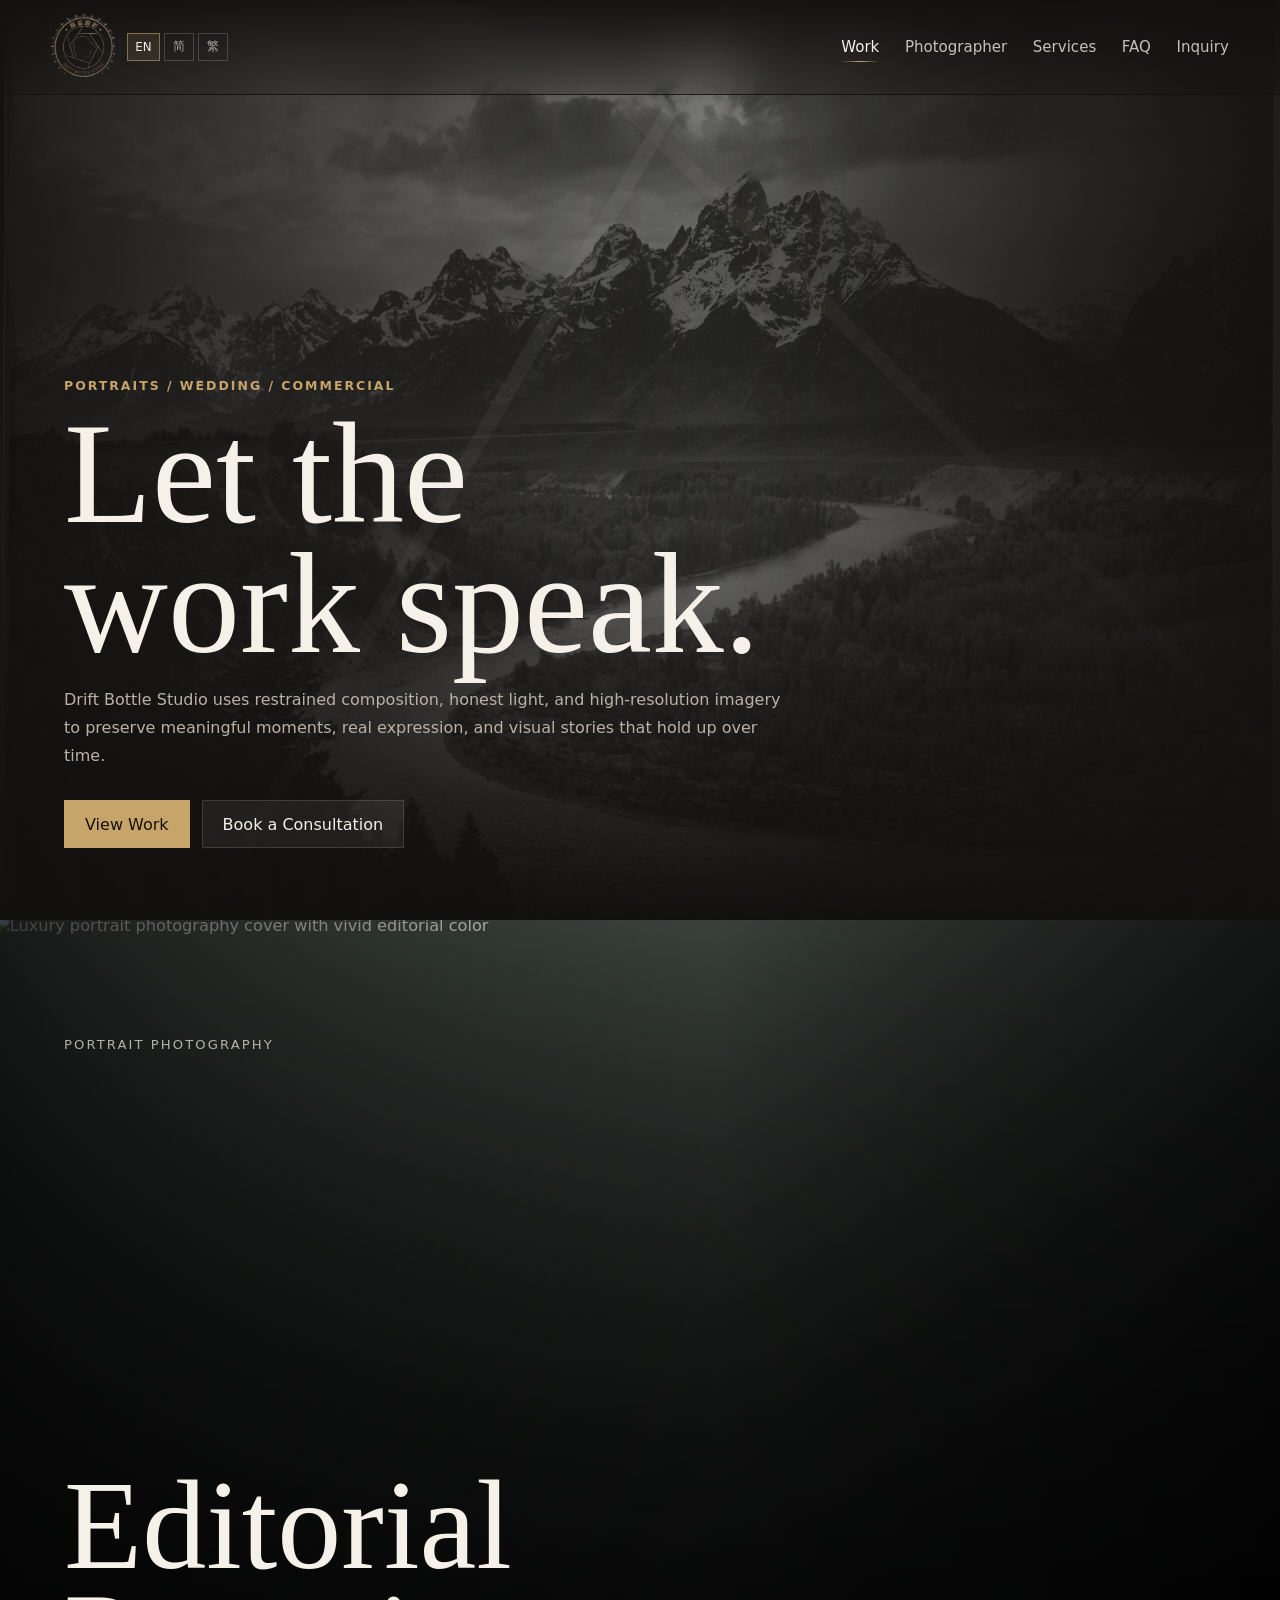
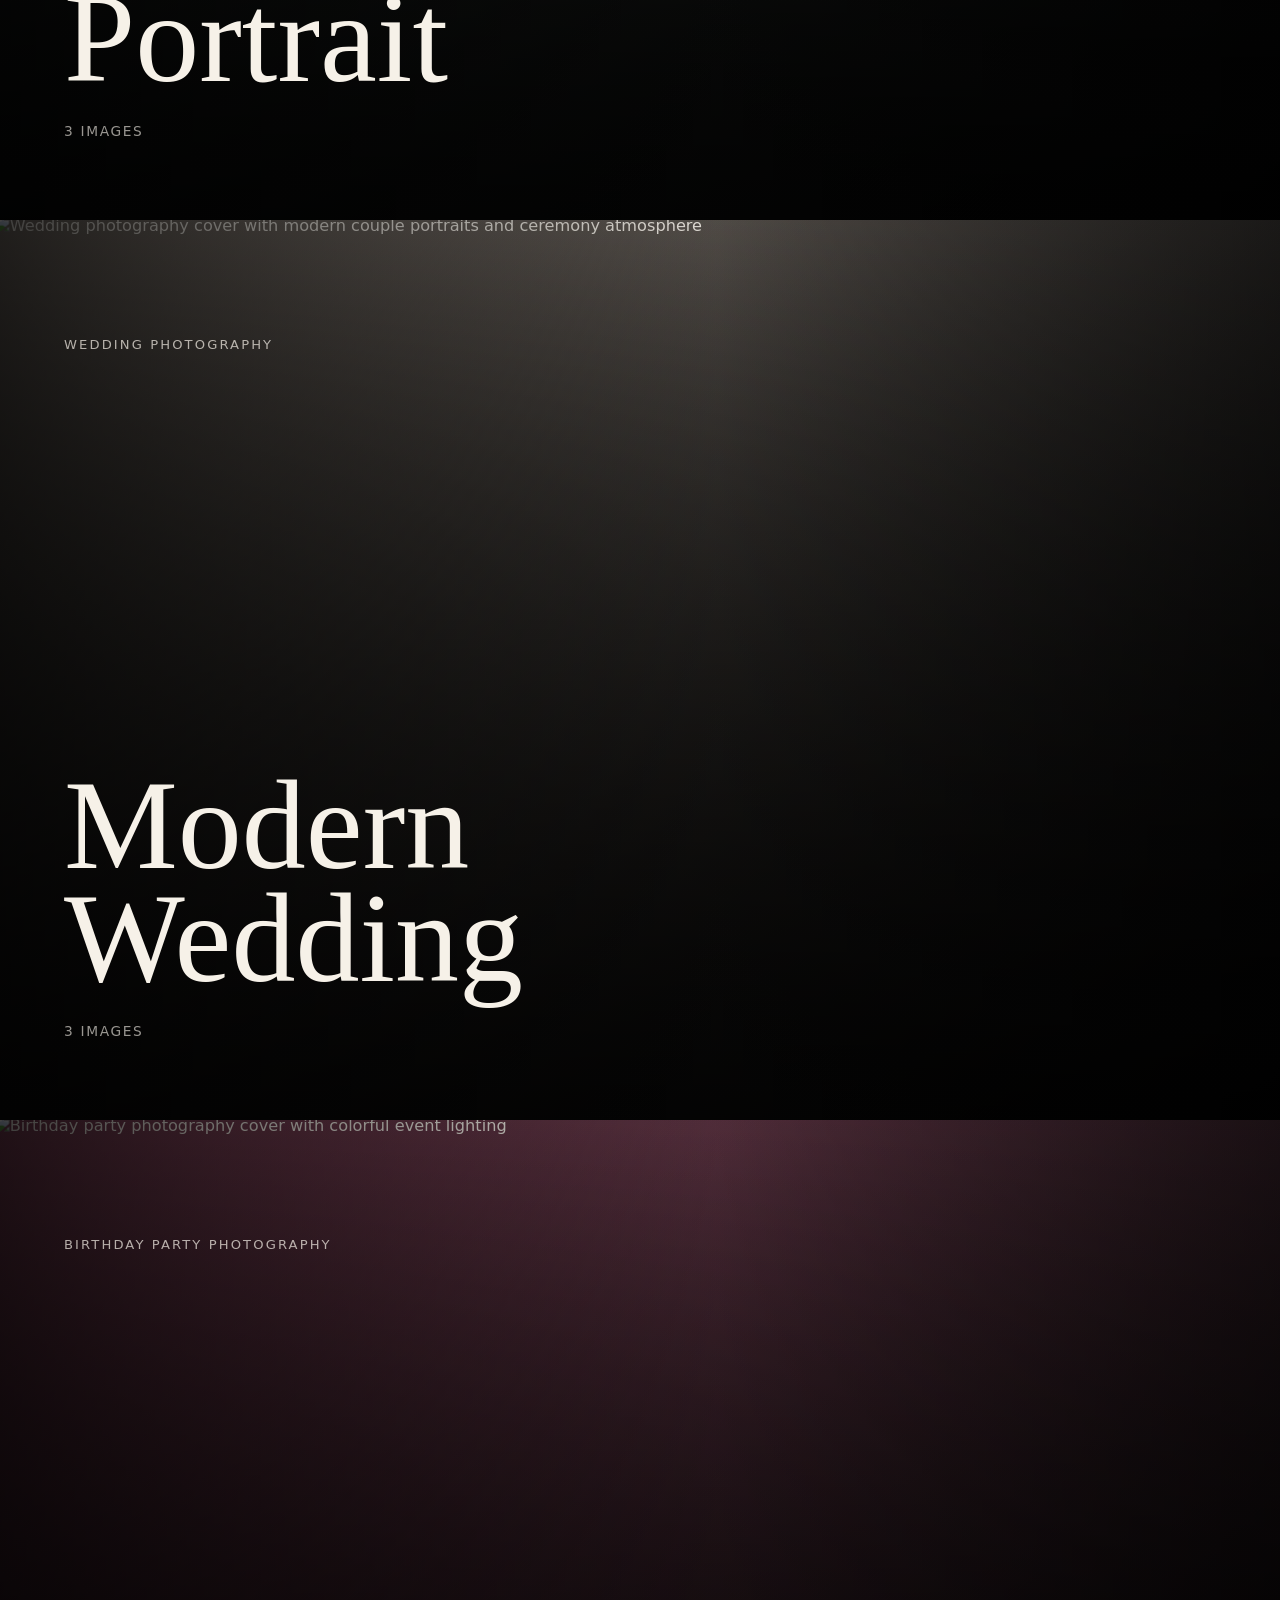
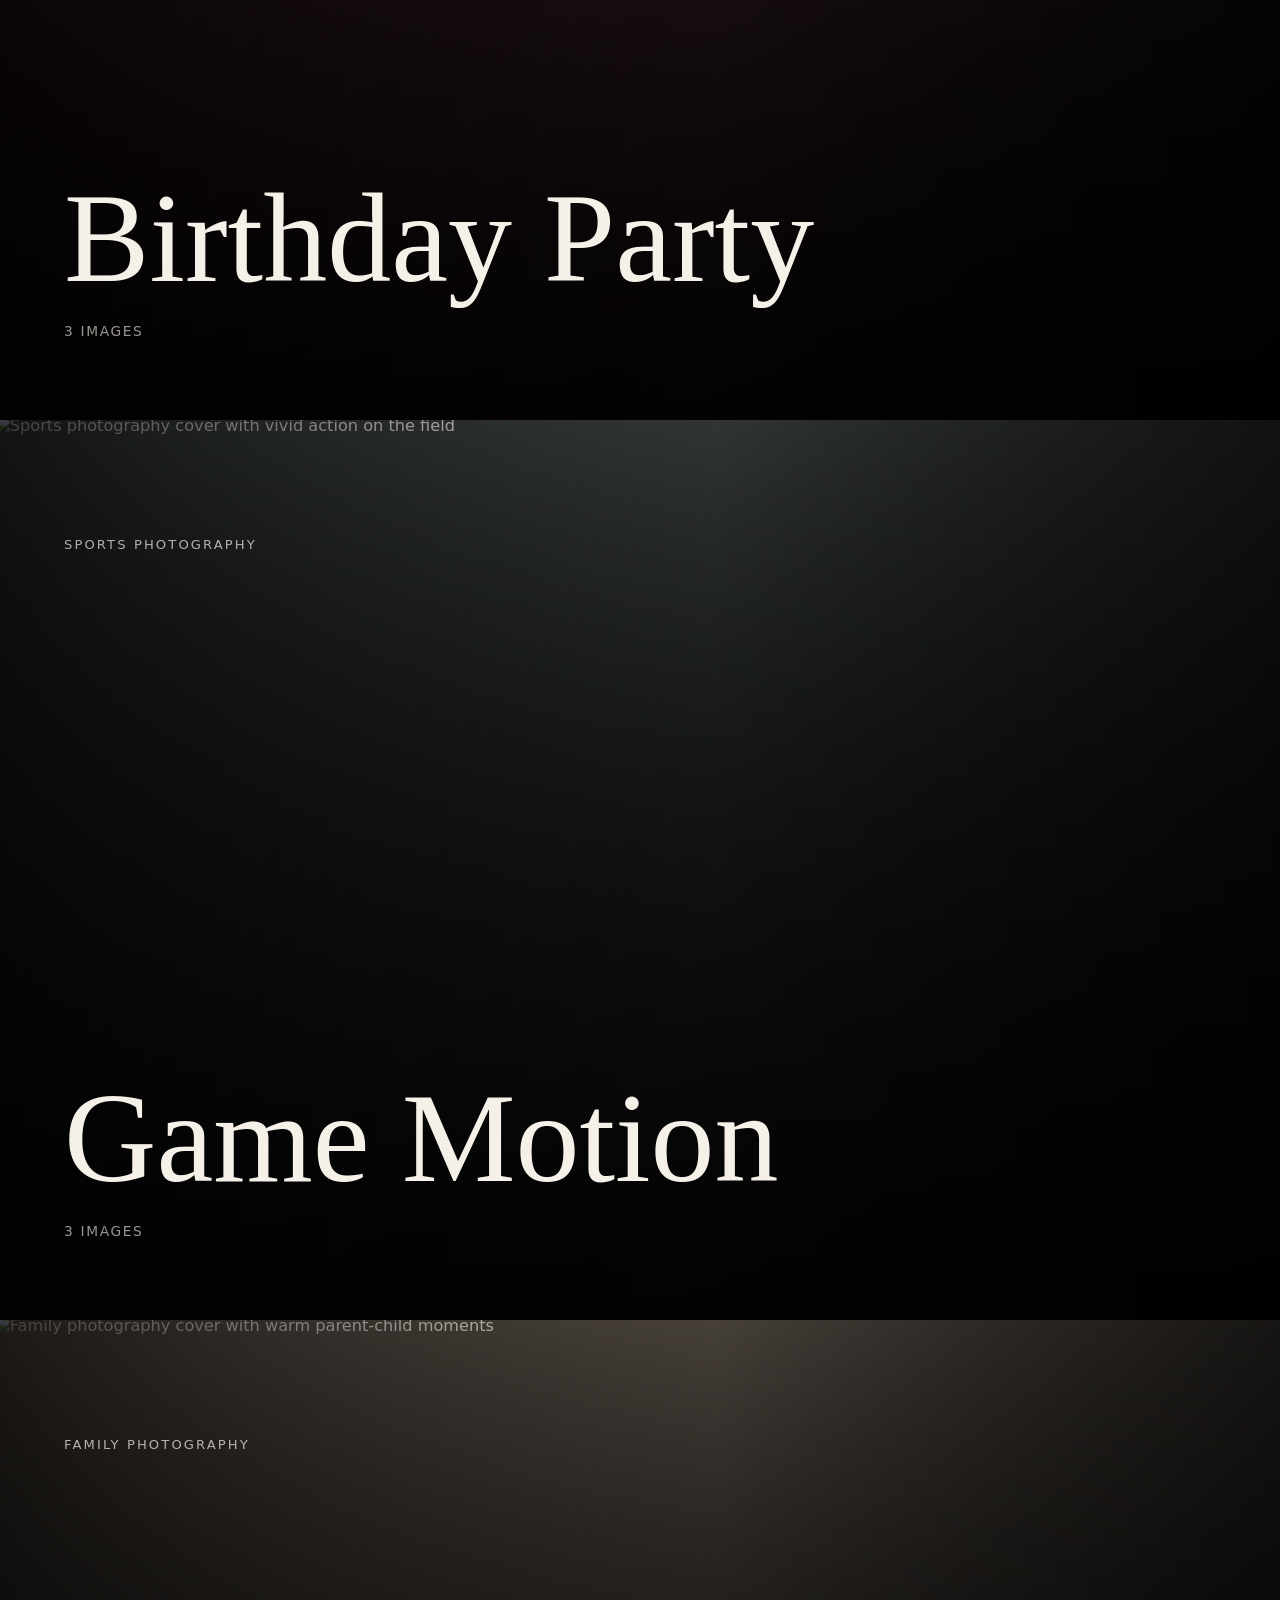
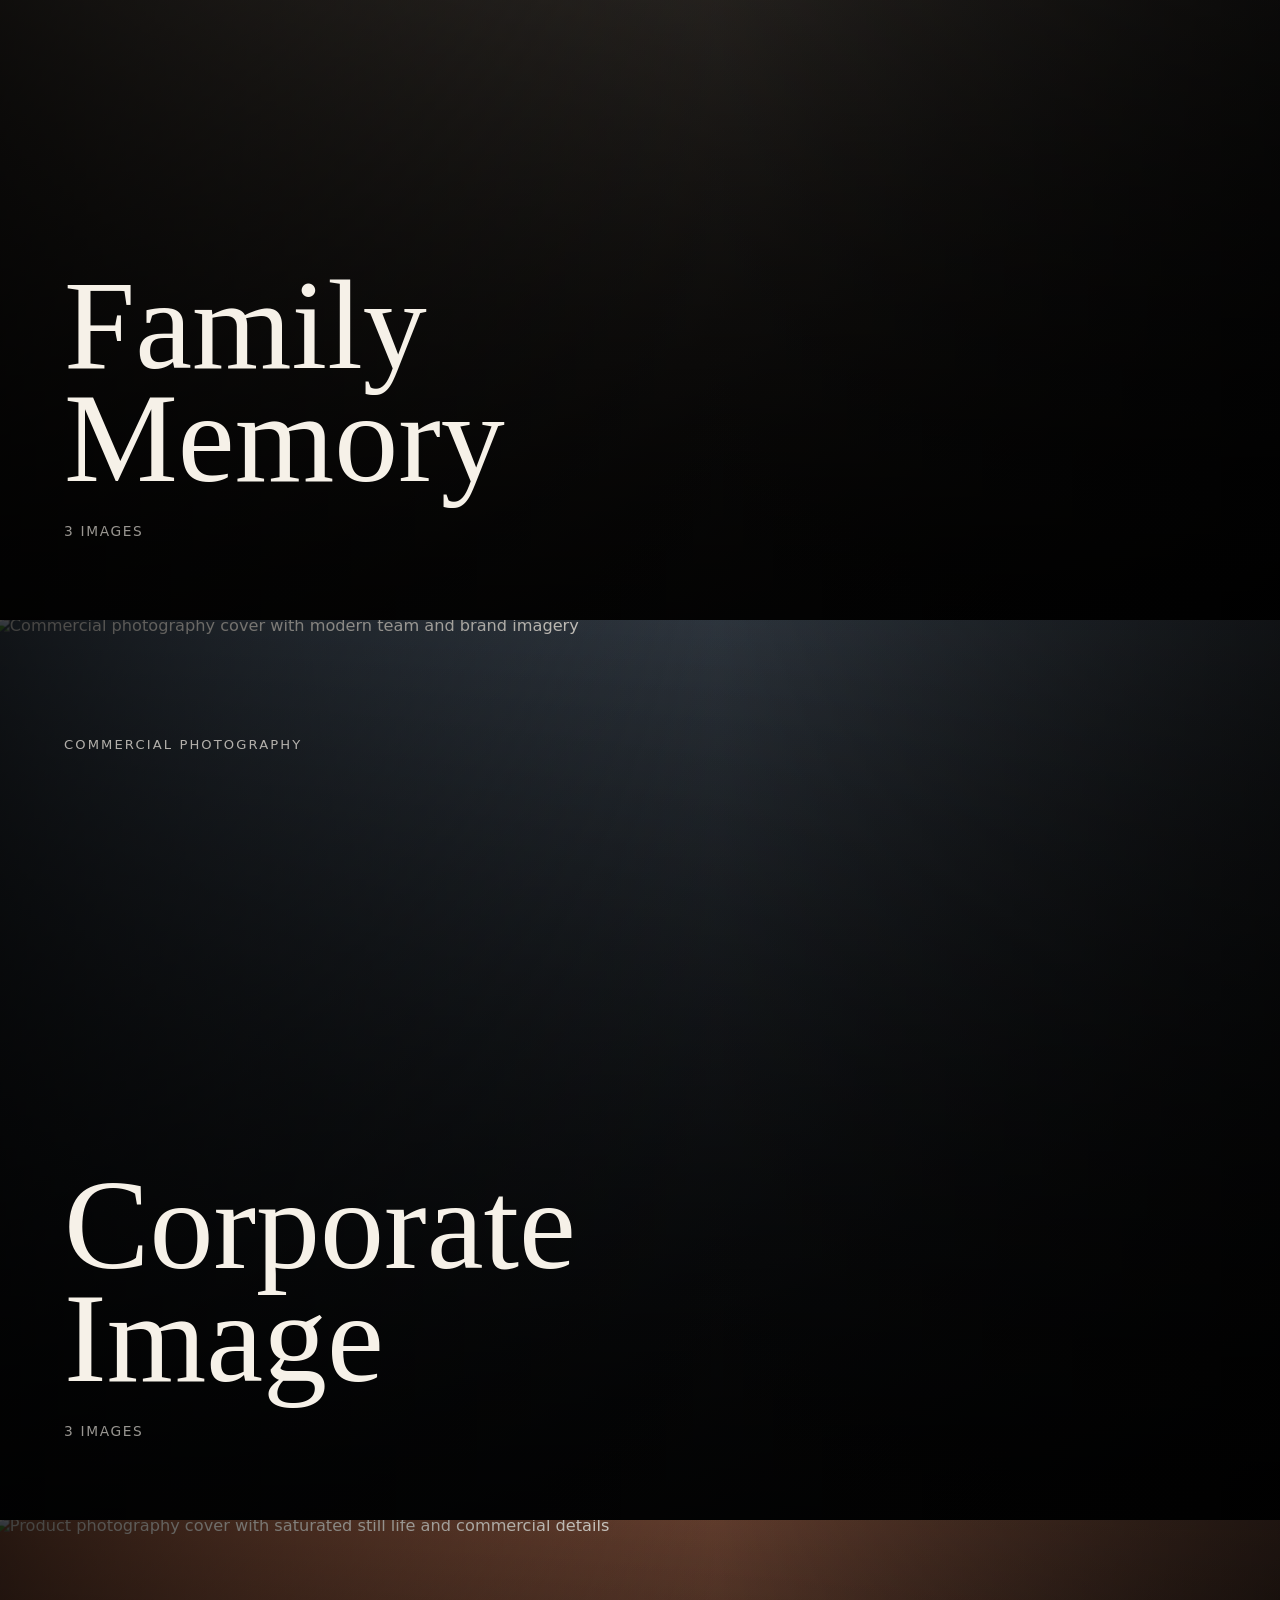
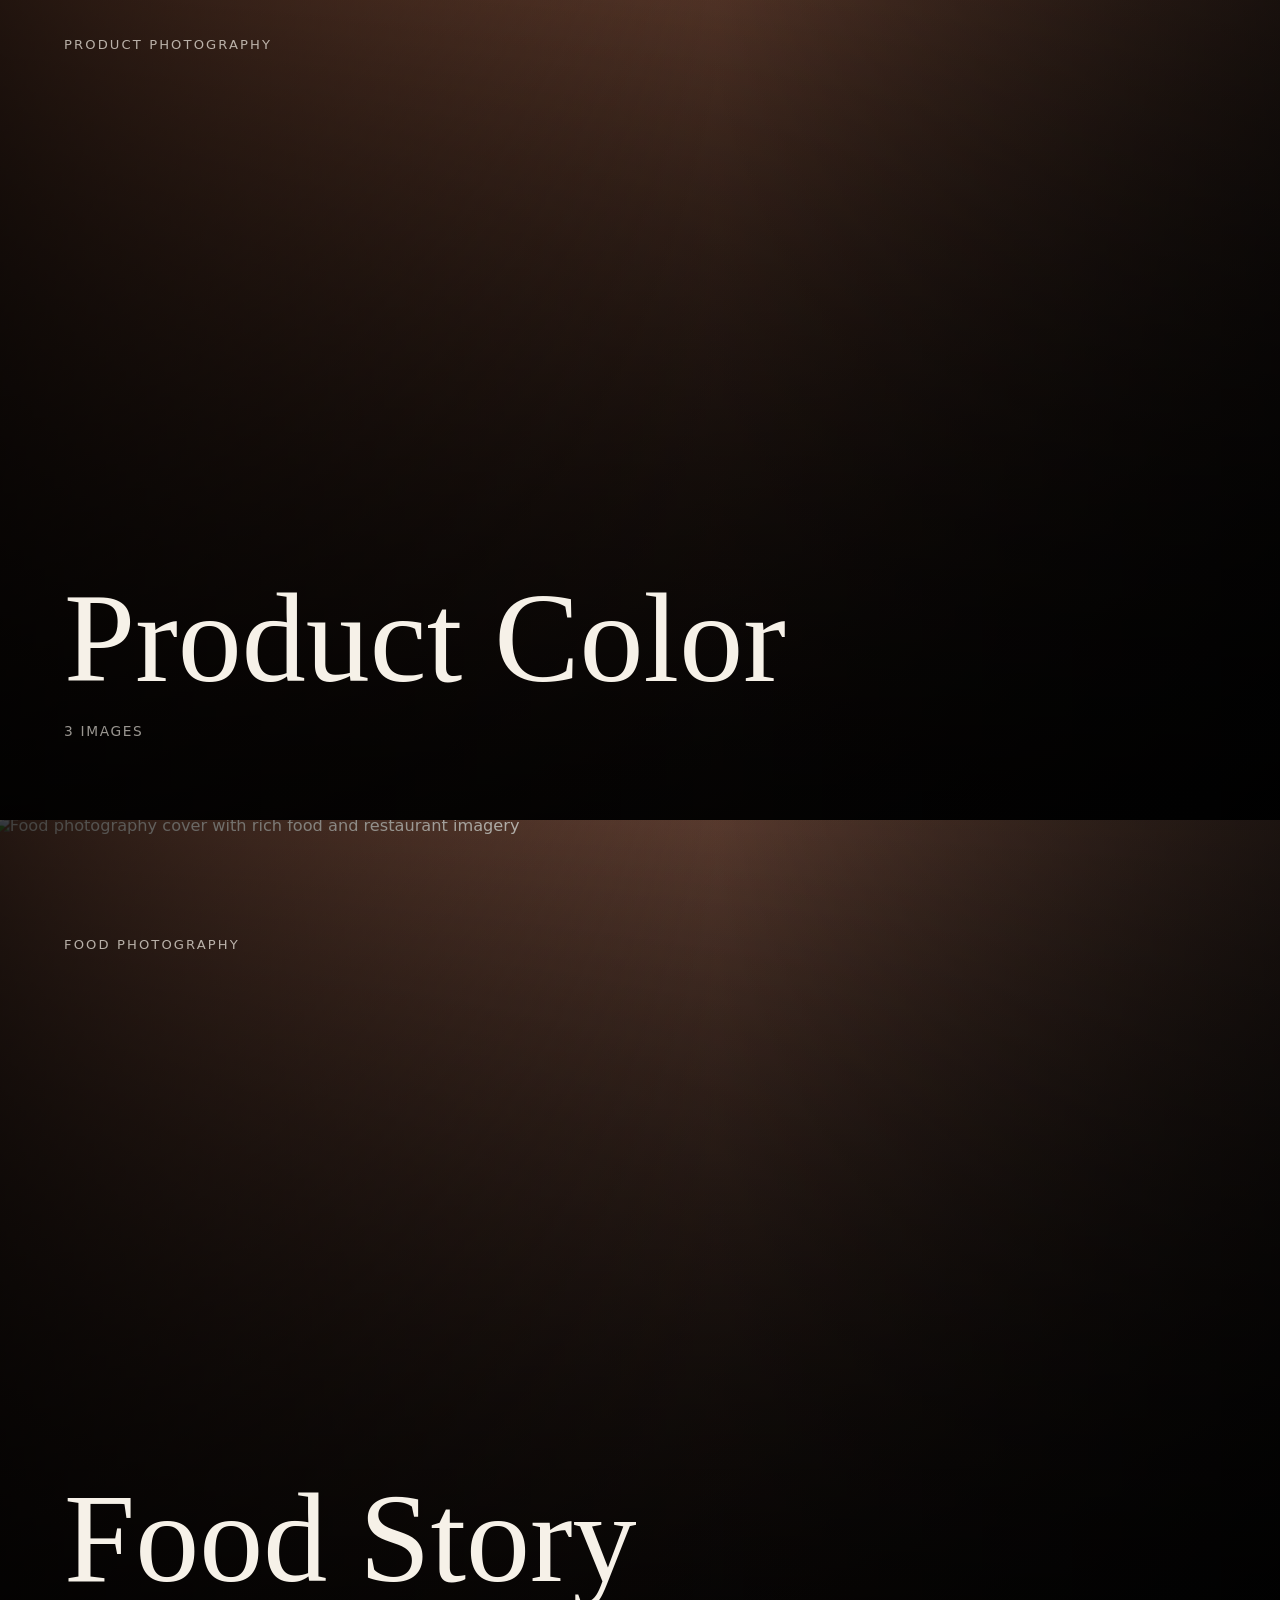
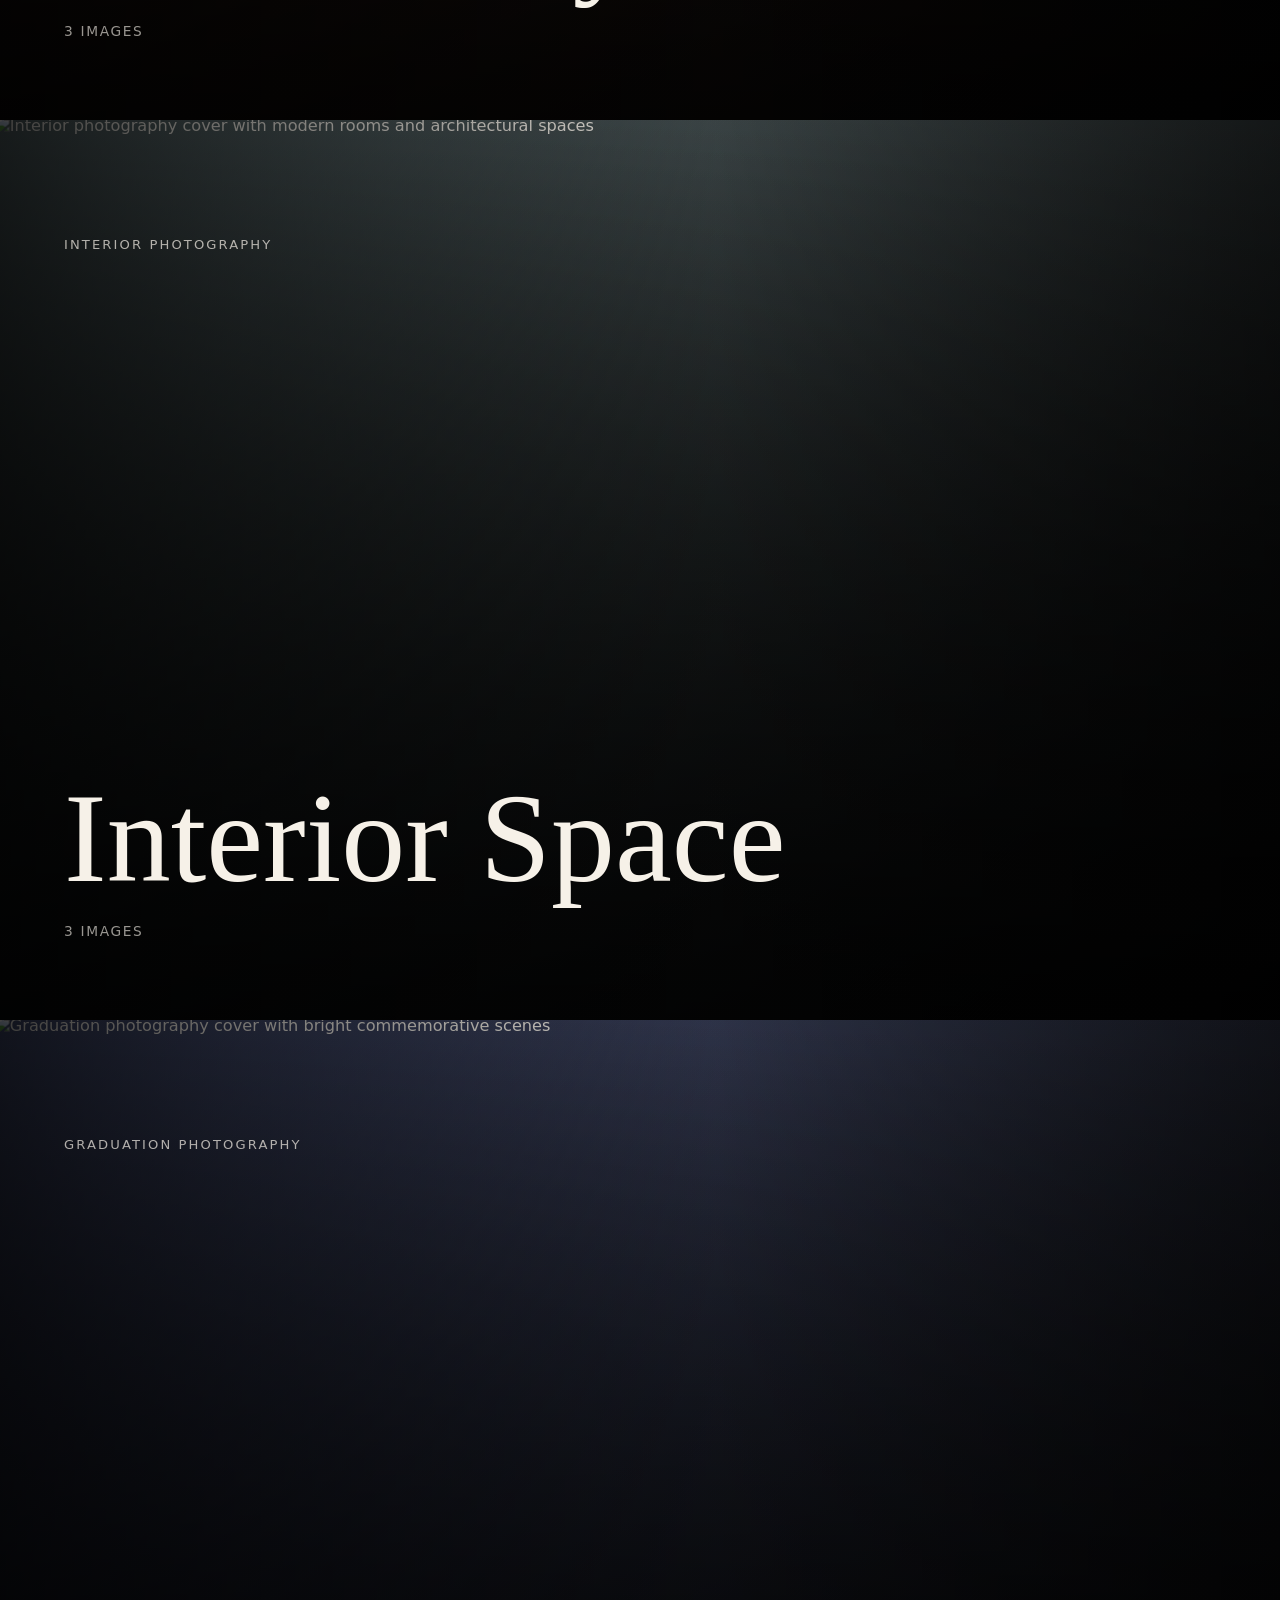
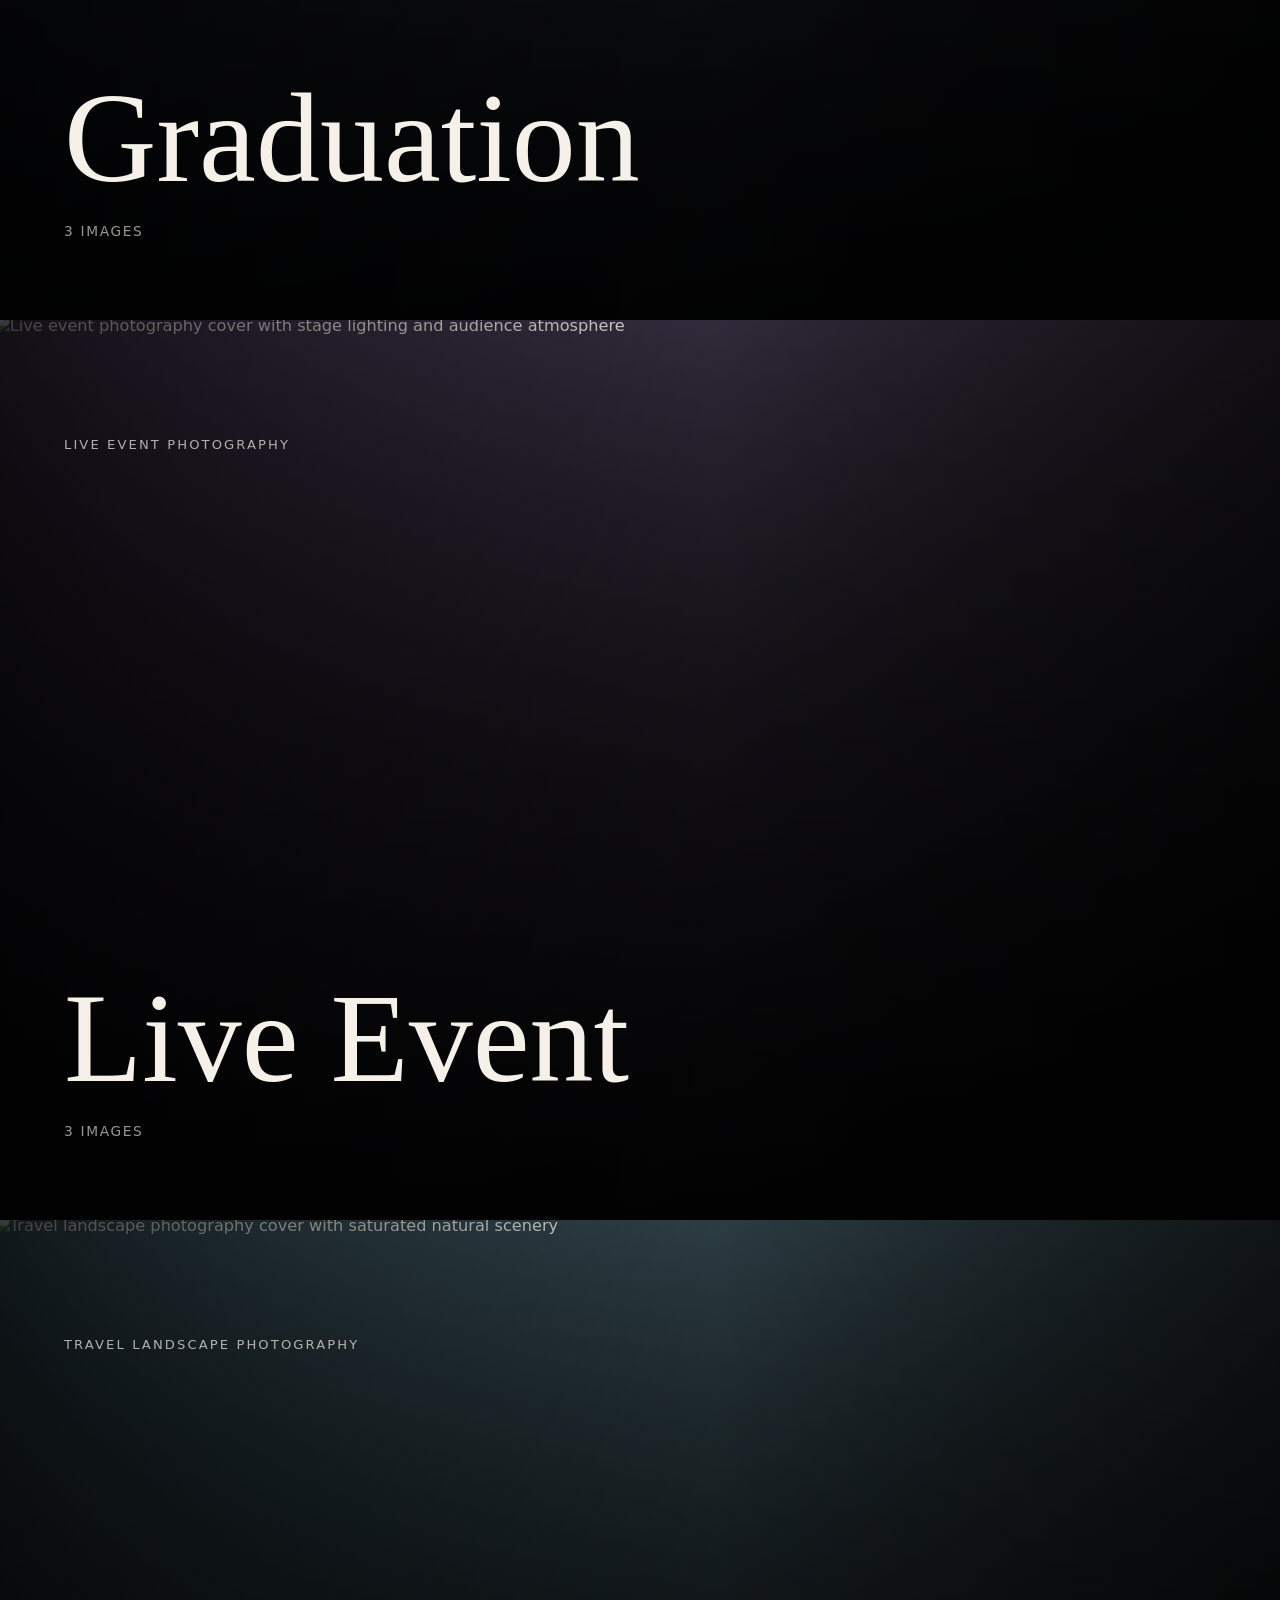
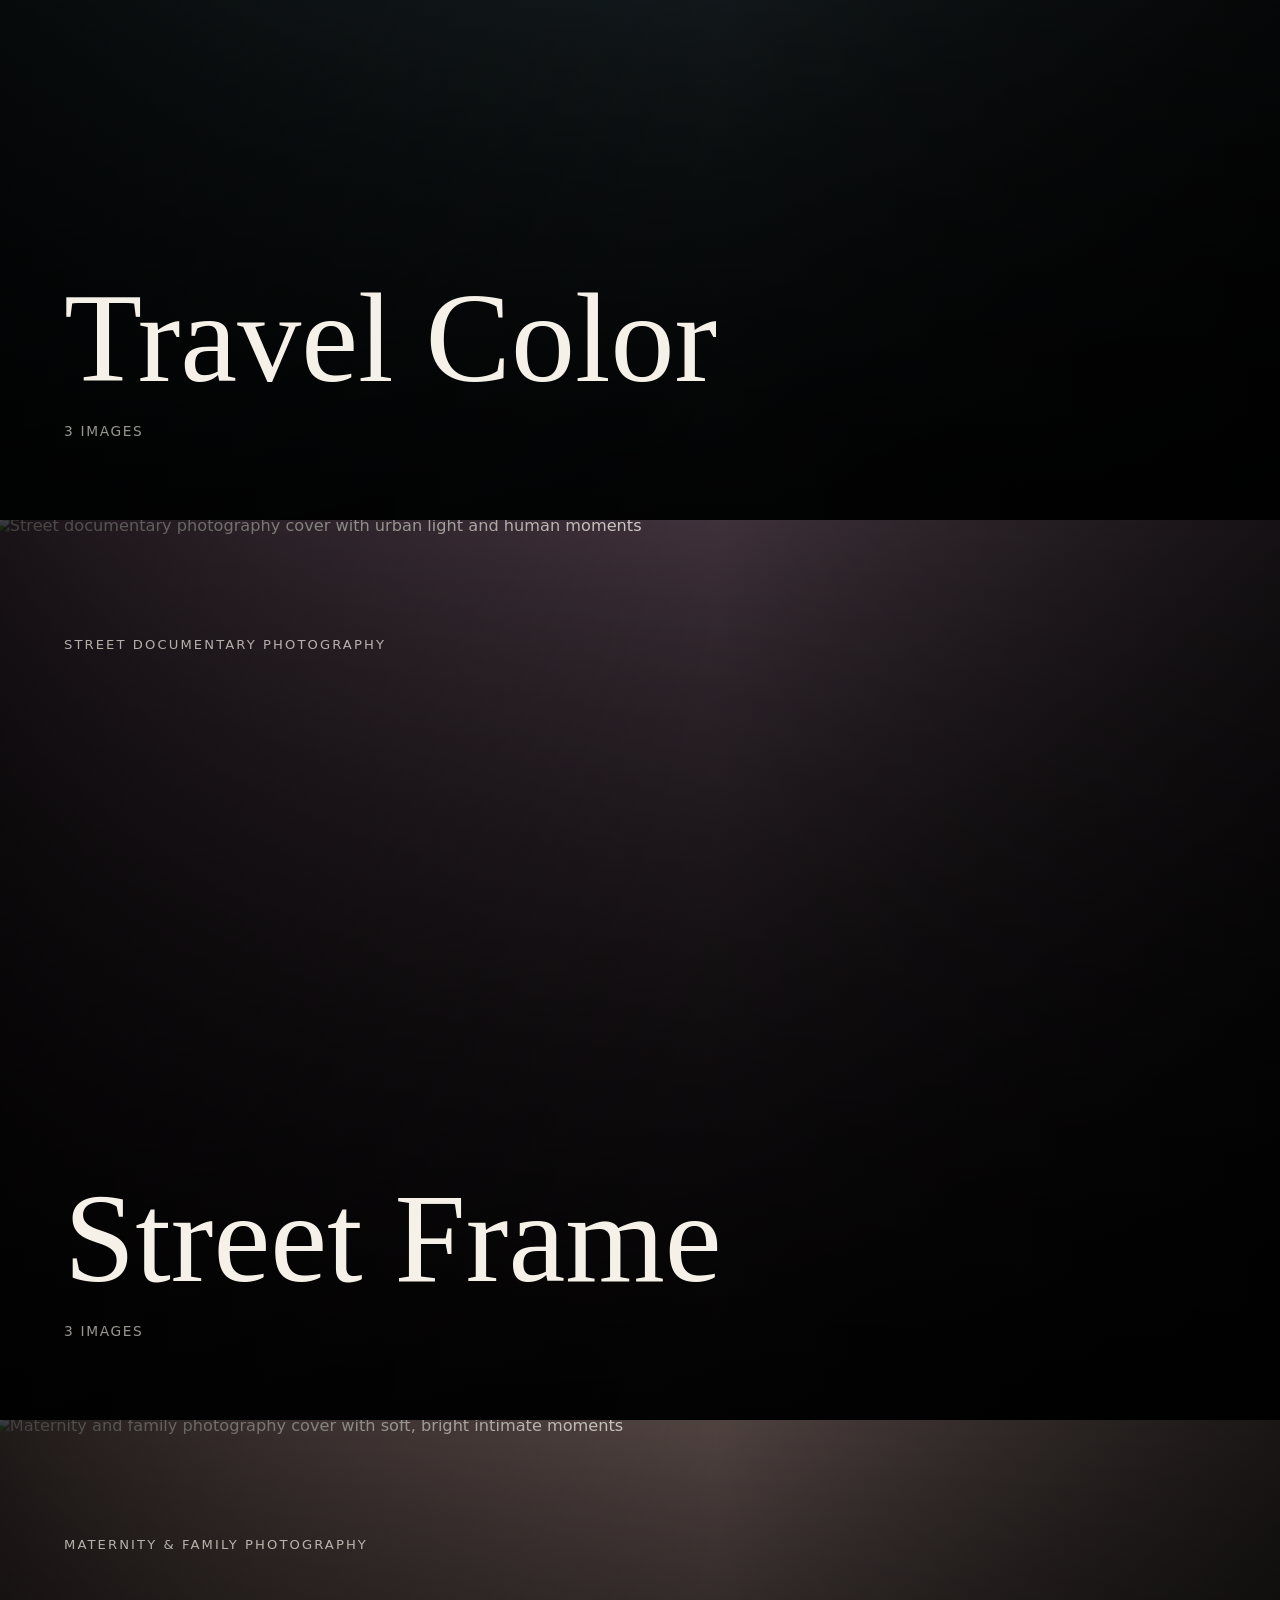
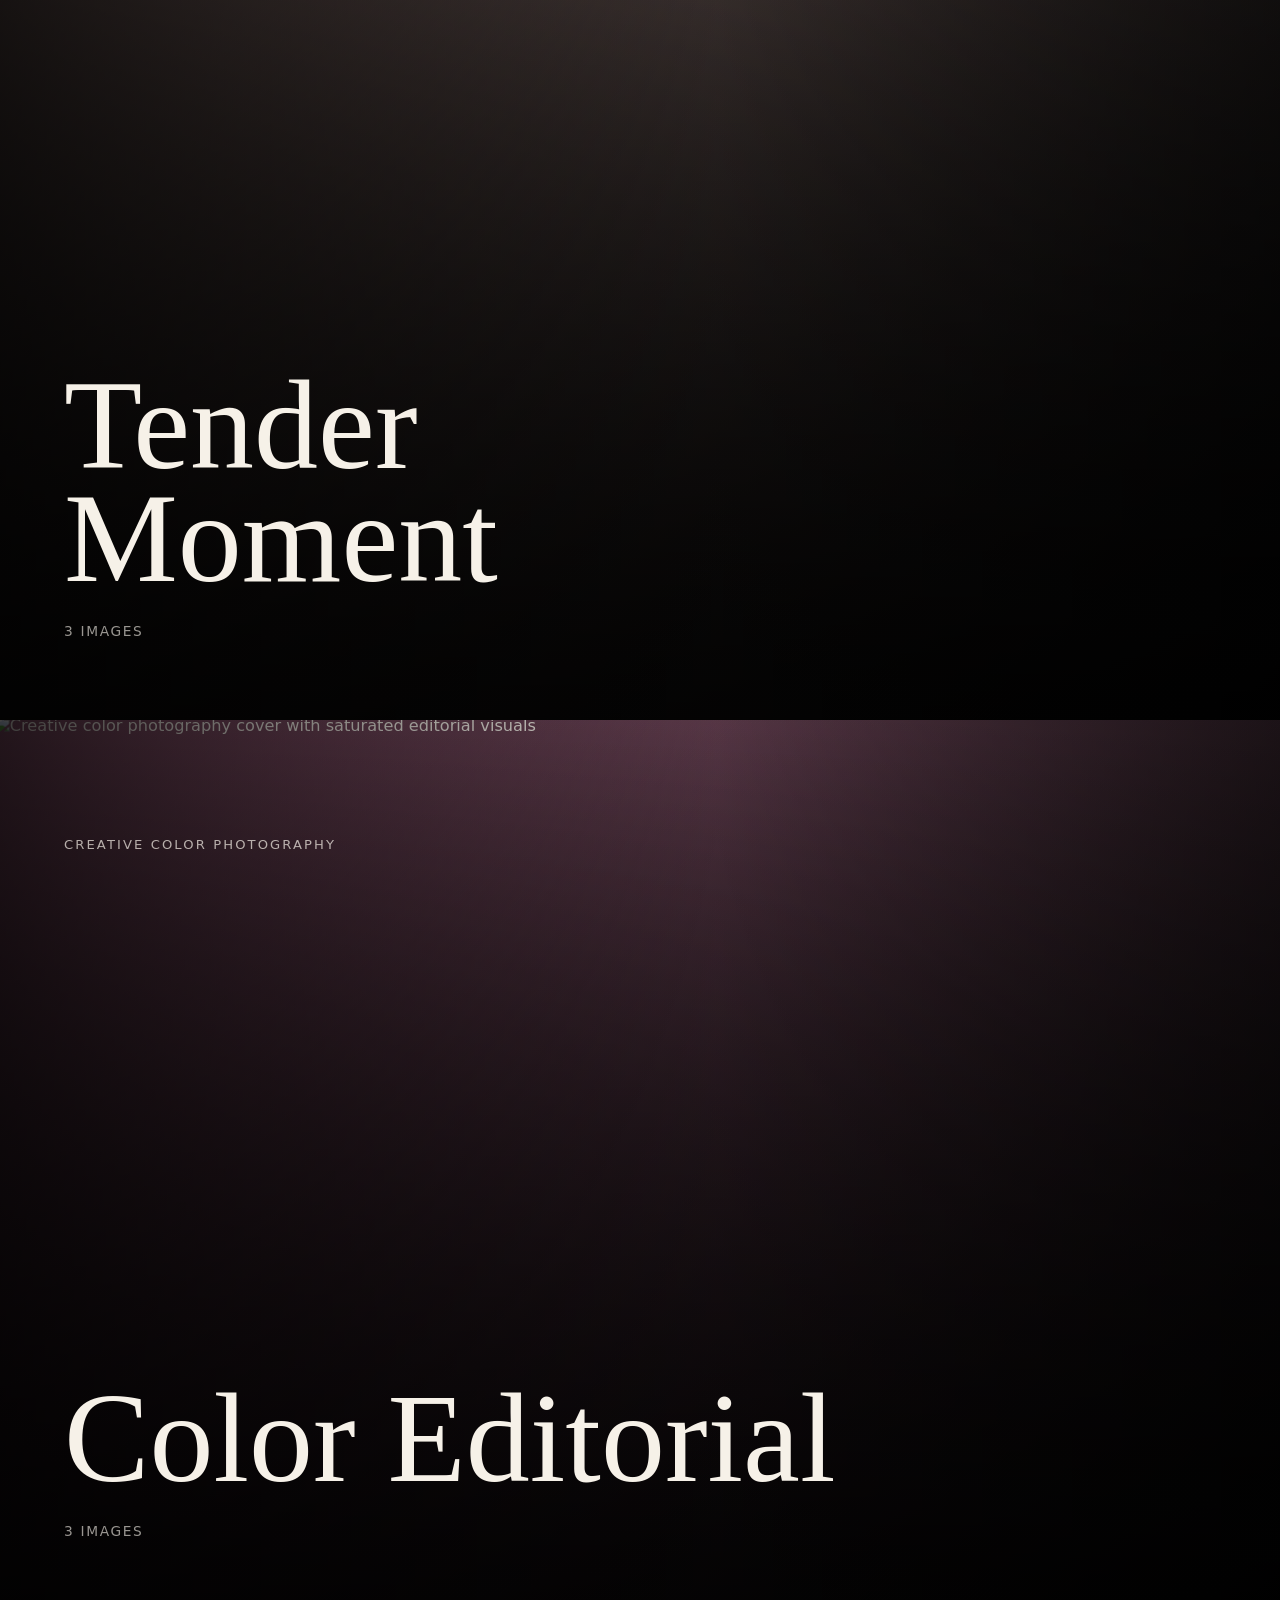
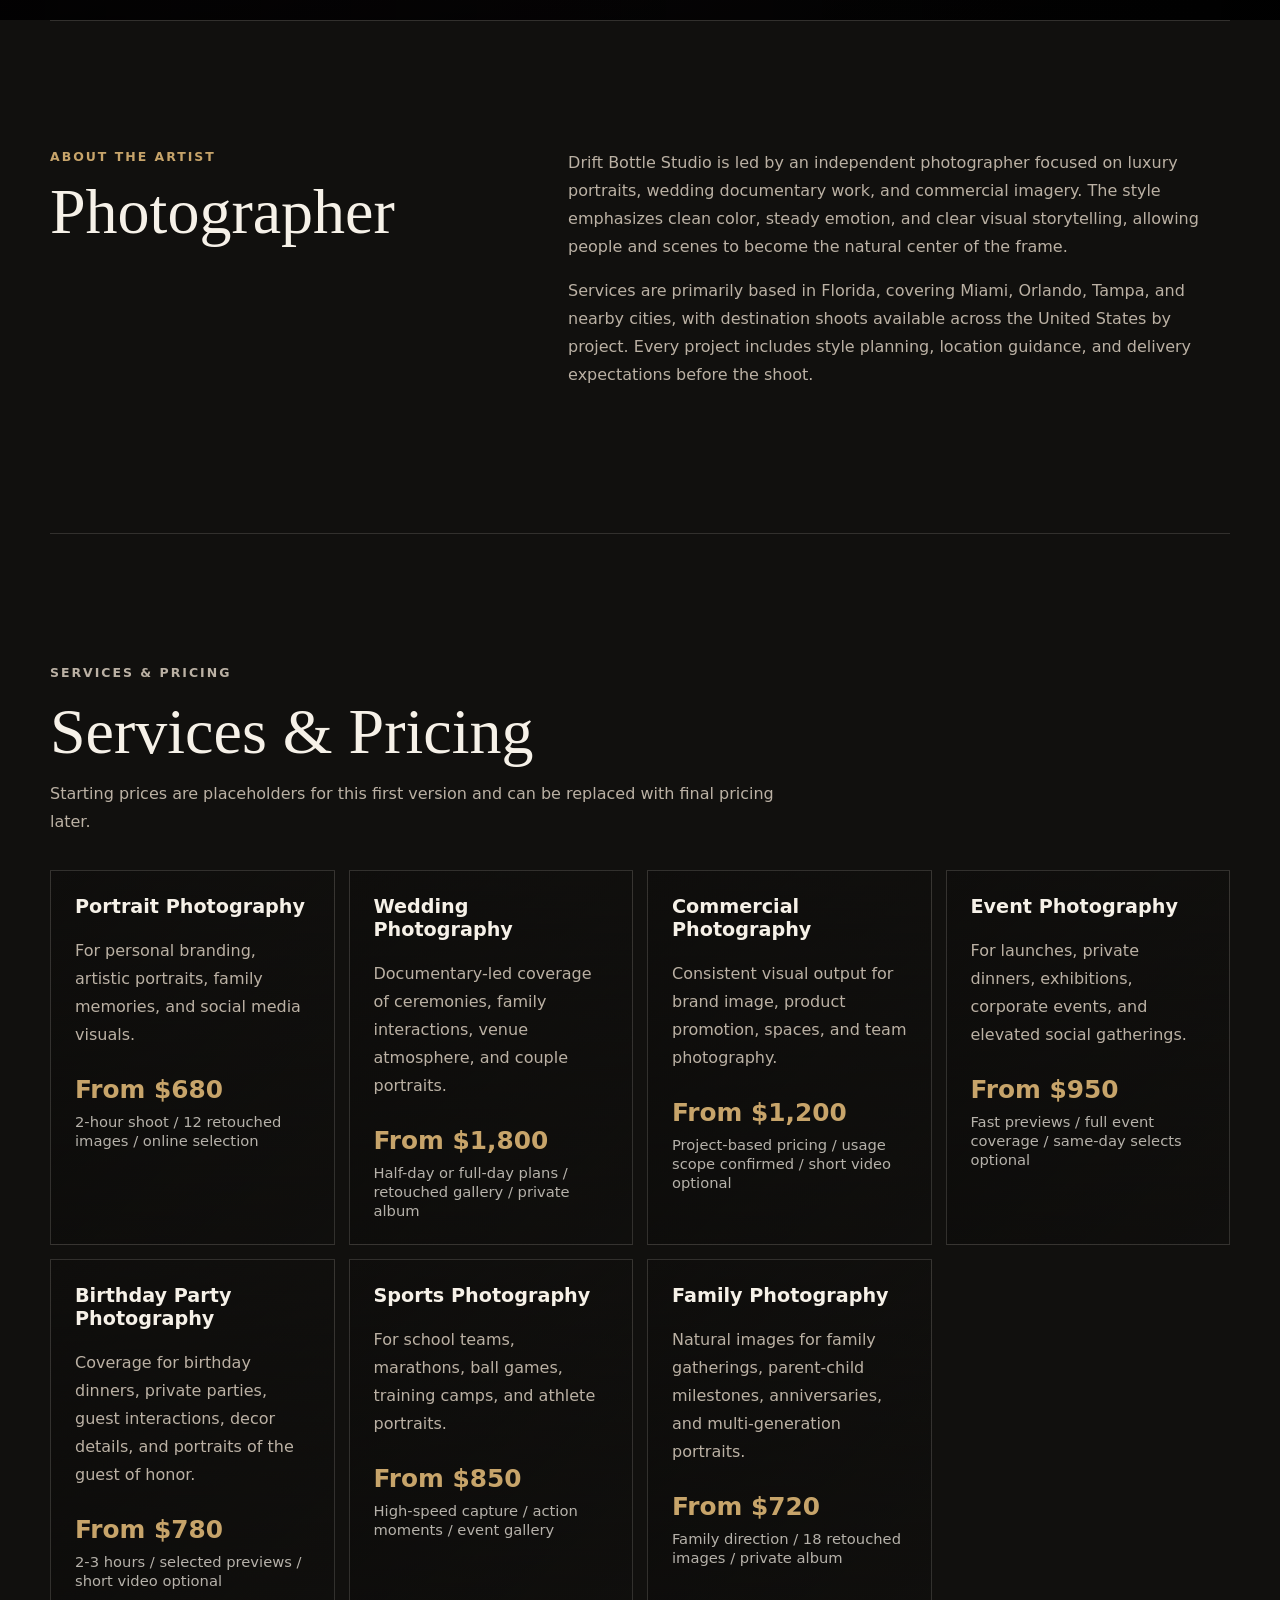
==== commit 7b5195aa: "Update navigation logo badge" ====
--- a/index.html
+++ b/index.html
@@ -12,8 +12,8 @@
     <meta name="theme-color" content="#11100e" />
     <link rel="canonical" href="https://driftbottlestudio.com/" />
     <link rel="alternate" hreflang="en" href="https://driftbottlestudio.com/" />
-    <link rel="alternate" hreflang="zh-CN" href="https://driftbottlestudio.com/zh-cn.html" />
-    <link rel="alternate" hreflang="zh-Hant" href="https://driftbottlestudio.com/zh-hant.html" />
+    <link rel="alternate" hreflang="zh-CN" href="https://driftbottlestudio.com/zh-cn" />
+    <link rel="alternate" hreflang="zh-Hant" href="https://driftbottlestudio.com/zh-hant" />
     <link rel="alternate" hreflang="x-default" href="https://driftbottlestudio.com/" />
     <meta property="og:type" content="website" />
     <meta property="og:title" content="Drift Bottle Studio | Luxury Photography Portfolio" />
@@ -23,7 +23,7 @@
     />
     <meta property="og:url" content="https://driftbottlestudio.com/" />
     <meta property="og:image" content="https://driftbottlestudio.com/assets/og.svg" />
-    <link rel="stylesheet" href="/styles.css?v=20260710-i18n-a" />
+    <link rel="stylesheet" href="/styles.css?v=20260726-logo-a" />
     <script type="application/ld+json">
       {
         "@context": "https://schema.org",
@@ -91,12 +91,12 @@
     <header class="site-header">
       <div class="brand-tools">
         <a class="brand" href="#top" aria-label="Drift Bottle Studio home">
-          <img class="brand-logo" src="/assets/logo-drift-bottle-transparent-20260710.png?v=logo-20260710b" alt="Drift Bottle Photography" />
+          <img class="brand-logo" src="/assets/logo-drift-bottle-badge-20260726-web.png?v=logo-20260726a" alt="Drift Bottle Photography logo" />
         </a>
         <div class="language-switcher" aria-label="Language selector">
           <a href="/" hreflang="en" class="is-current" aria-current="page">EN</a>
-          <a href="/zh-cn.html" hreflang="zh-CN">&#31616;</a>
-          <a href="/zh-hant.html" hreflang="zh-Hant">&#32321;</a>
+          <a href="/zh-cn" hreflang="zh-CN">&#31616;</a>
+          <a href="/zh-hant" hreflang="zh-Hant">&#32321;</a>
         </div>
       </div>
       <nav aria-label="Main navigation">
@@ -440,3 +440,4 @@
 
 
 
+
--- a/styles.css
+++ b/styles.css
@@ -94,7 +94,7 @@
 
 .brand-logo {
   display: block;
-  width: 66px;
+  width: 64px;
   height: auto;
   object-fit: contain;
   object-position: center;
@@ -301,9 +301,9 @@
 }
 
 .portfolio {
-  width: 100vw;
+  width: 100%;
   max-width: none;
-  margin-inline: calc(50% - 50vw);
+  margin-inline: 0;
   padding: 0;
   border-top: 0;
 }
@@ -323,7 +323,7 @@
 
 .gallery {
   display: block;
-  width: 100vw;
+  width: 100%;
 }
 
 .work {
@@ -343,7 +343,7 @@
   background-position: center;
   cursor: zoom-in;
   isolation: isolate;
-  width: 100vw;
+  width: 100%;
   height: 100vh;
   min-height: 100svh;
 }
@@ -774,7 +774,7 @@
   }
 
   .brand-logo {
-    width: 62px;
+    width: 56px;
   }
 
   .brand-tools {
@@ -823,8 +823,8 @@
   }
 
   .portfolio {
-    width: 100vw;
-    margin-inline: calc(50% - 50vw);
+    width: 100%;
+    margin-inline: 0;
     padding: 0;
   }
 
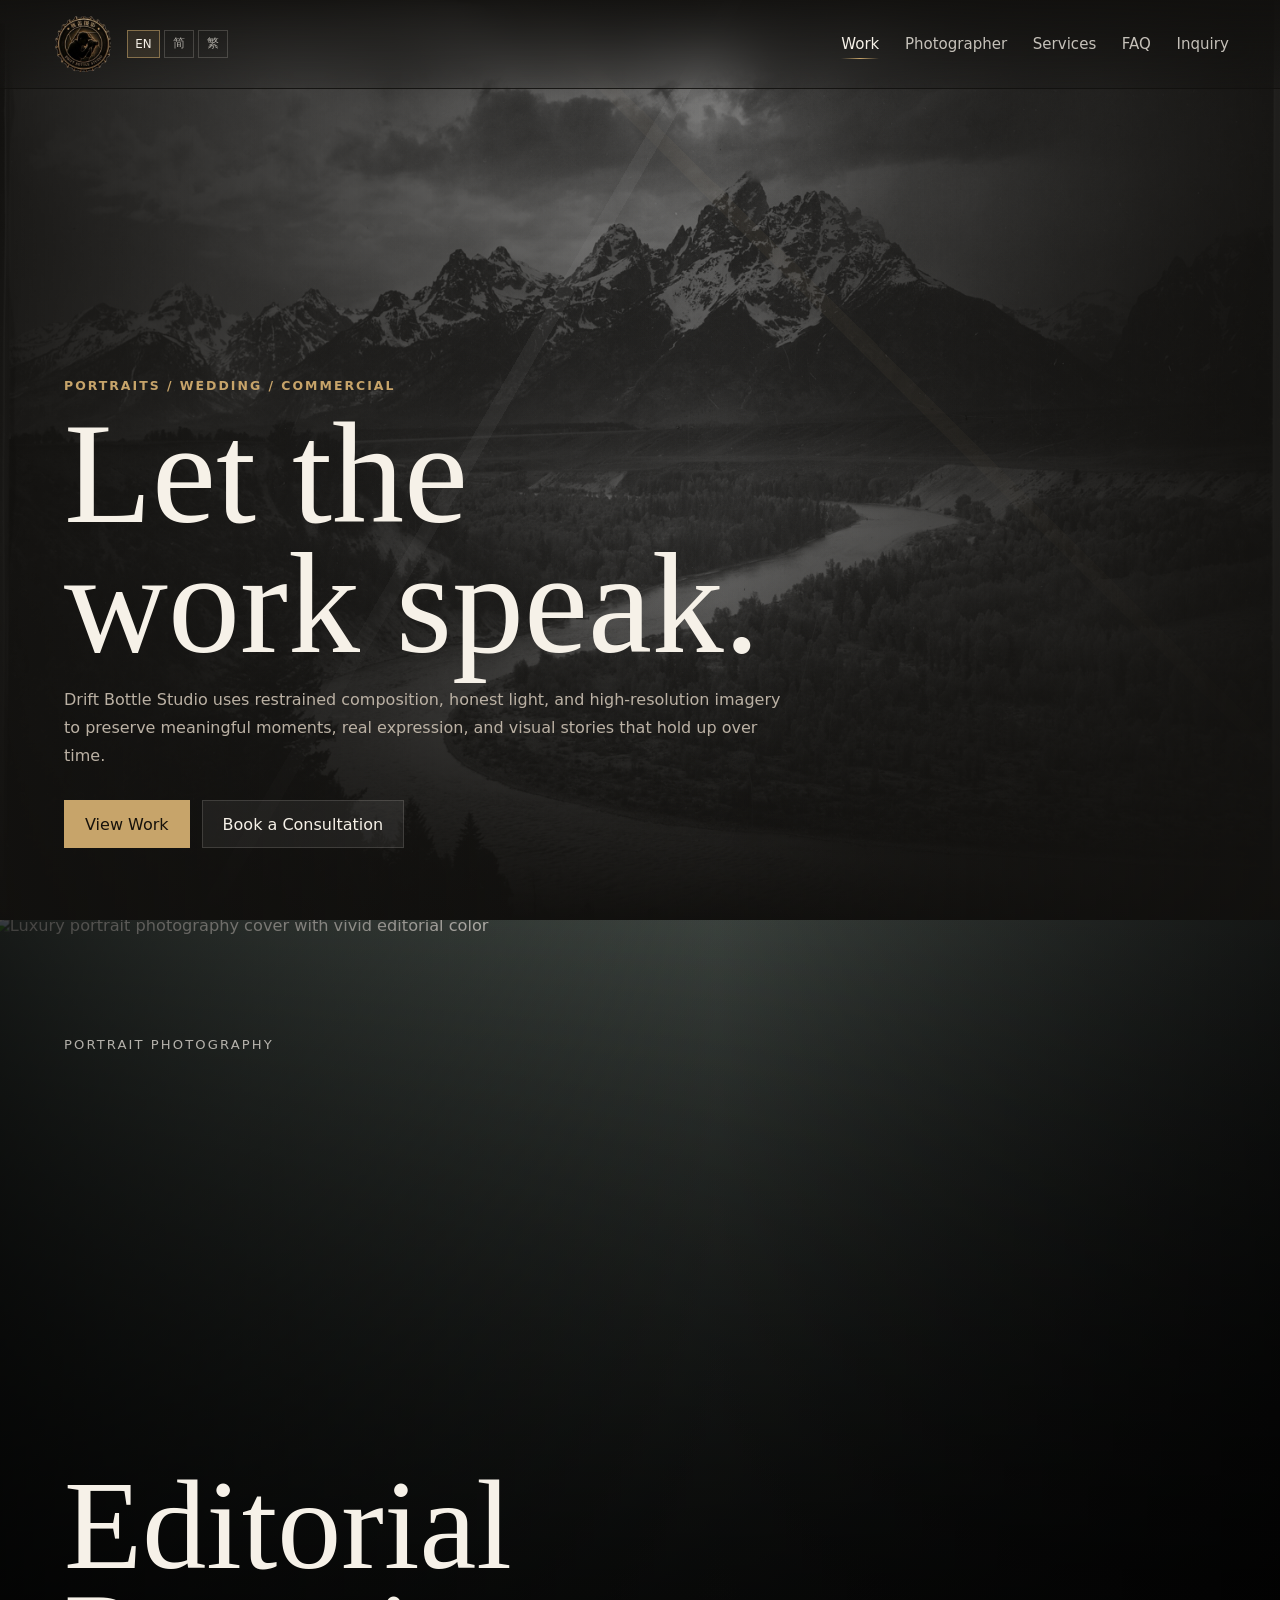
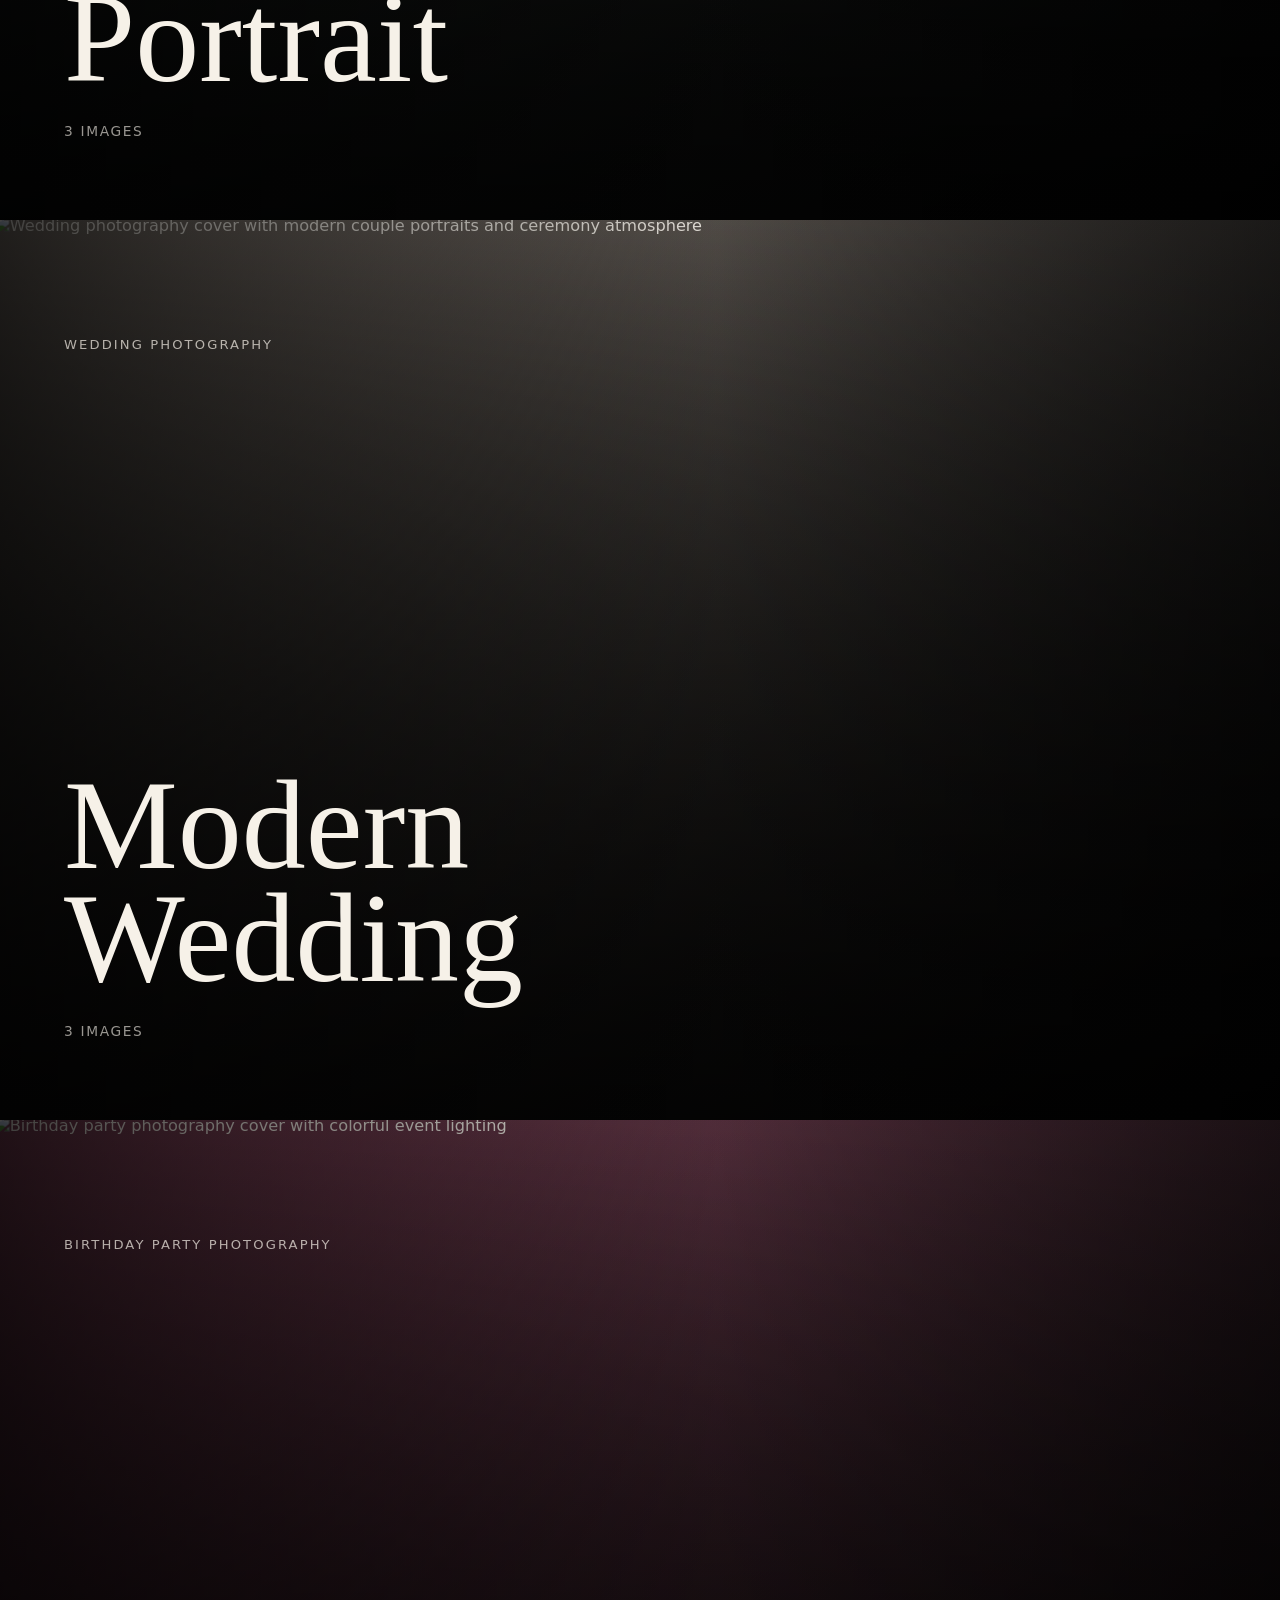
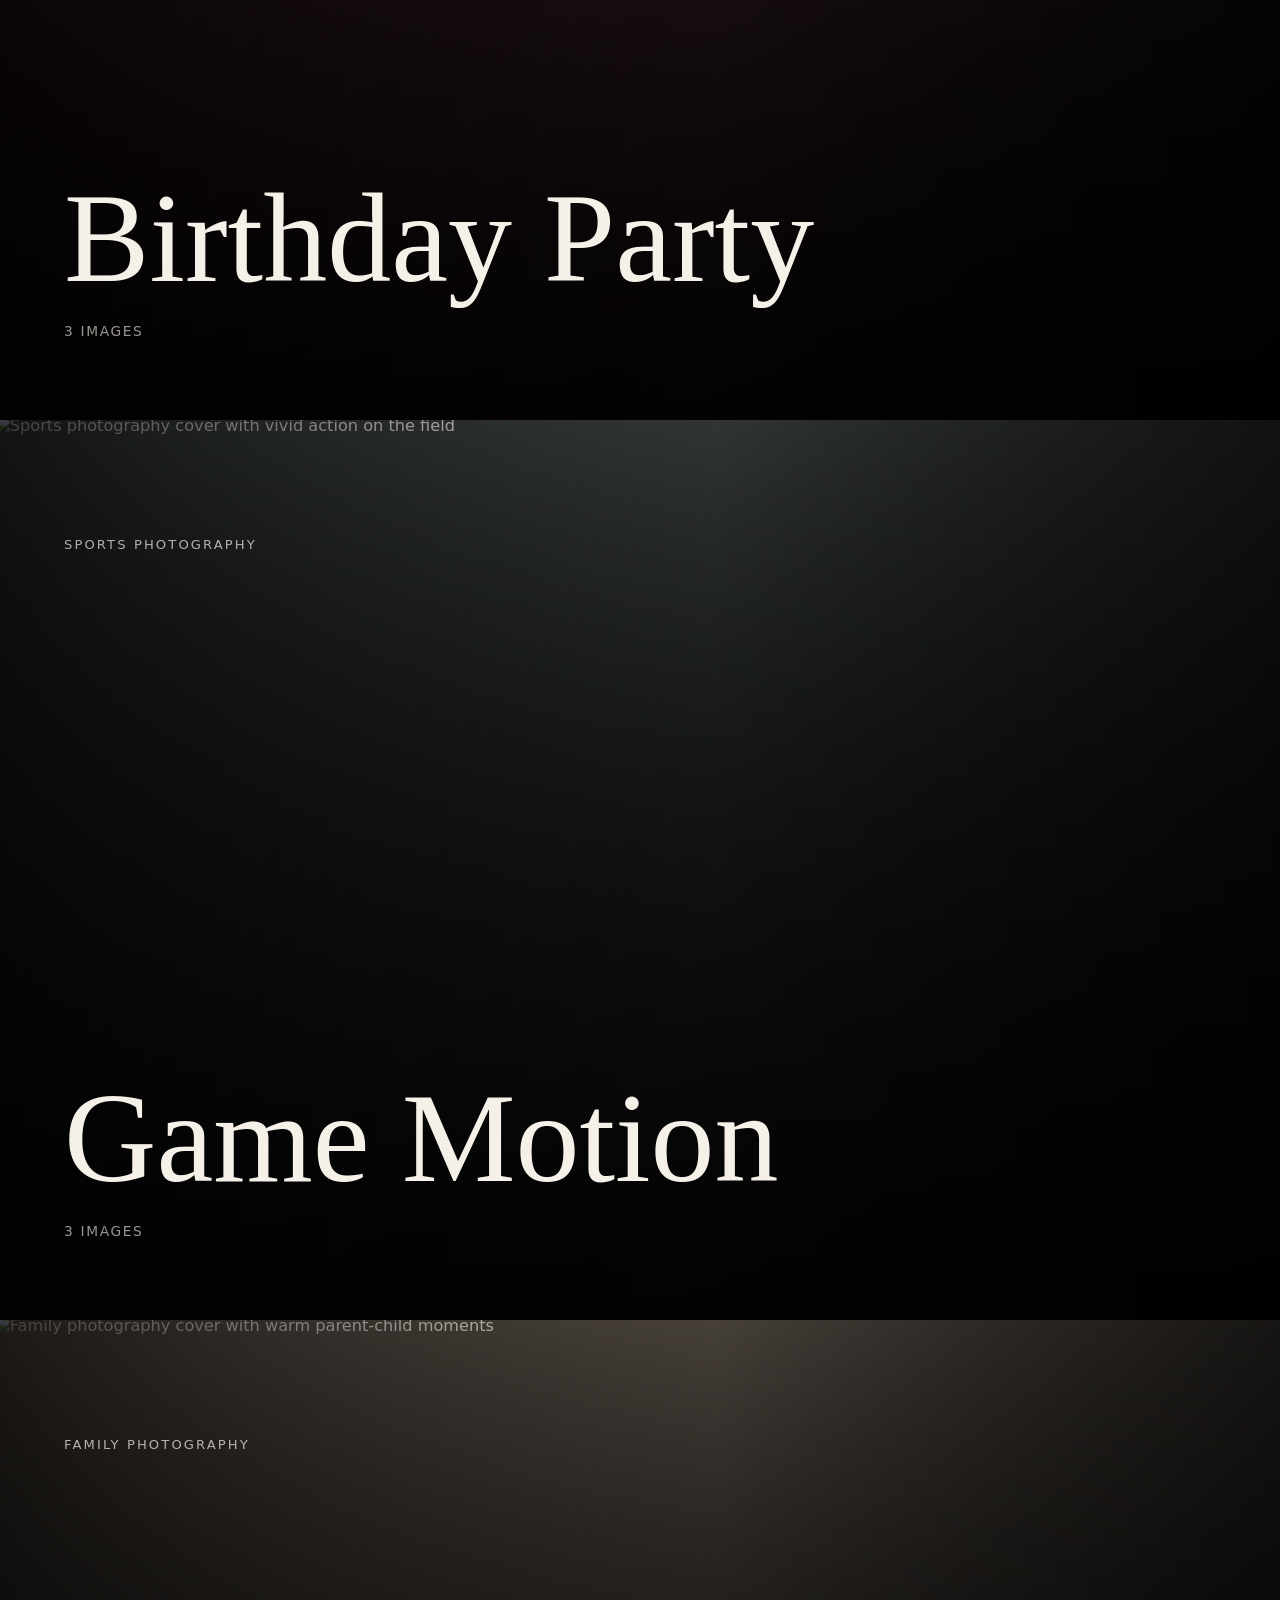
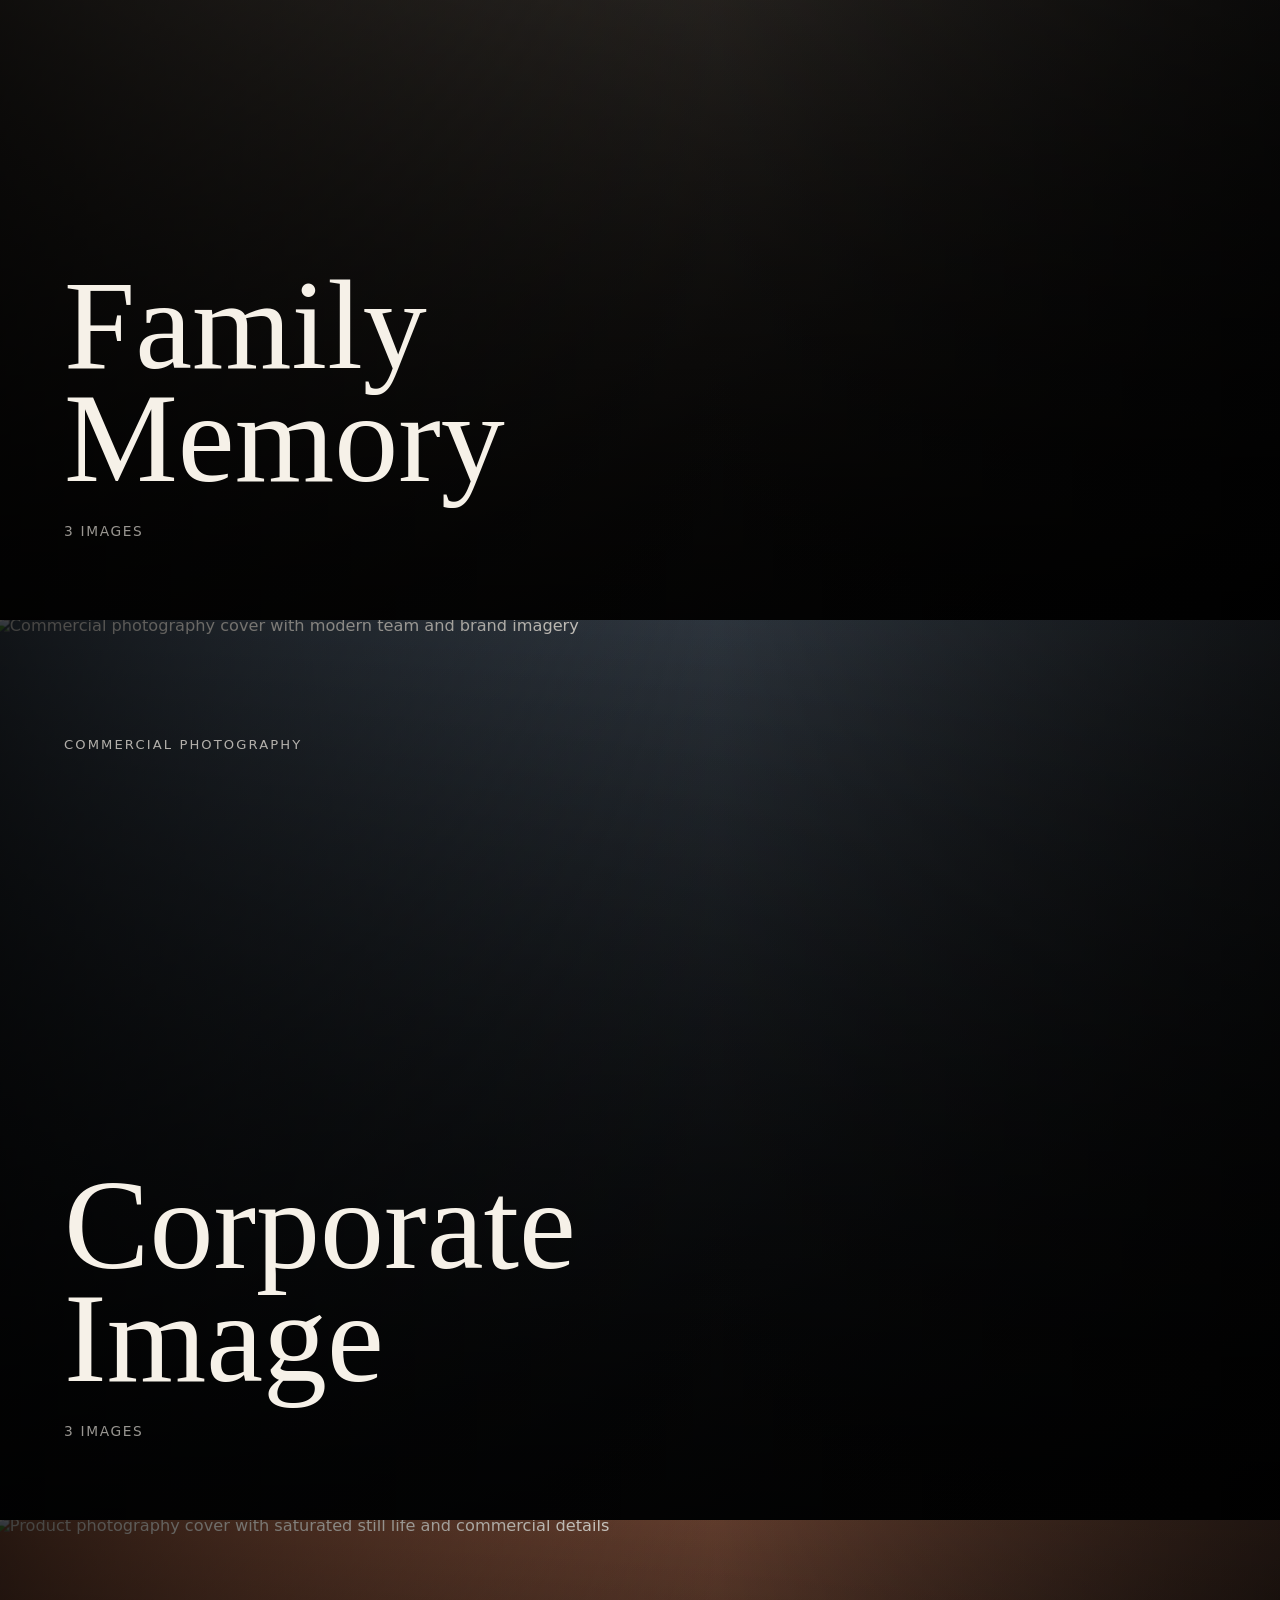
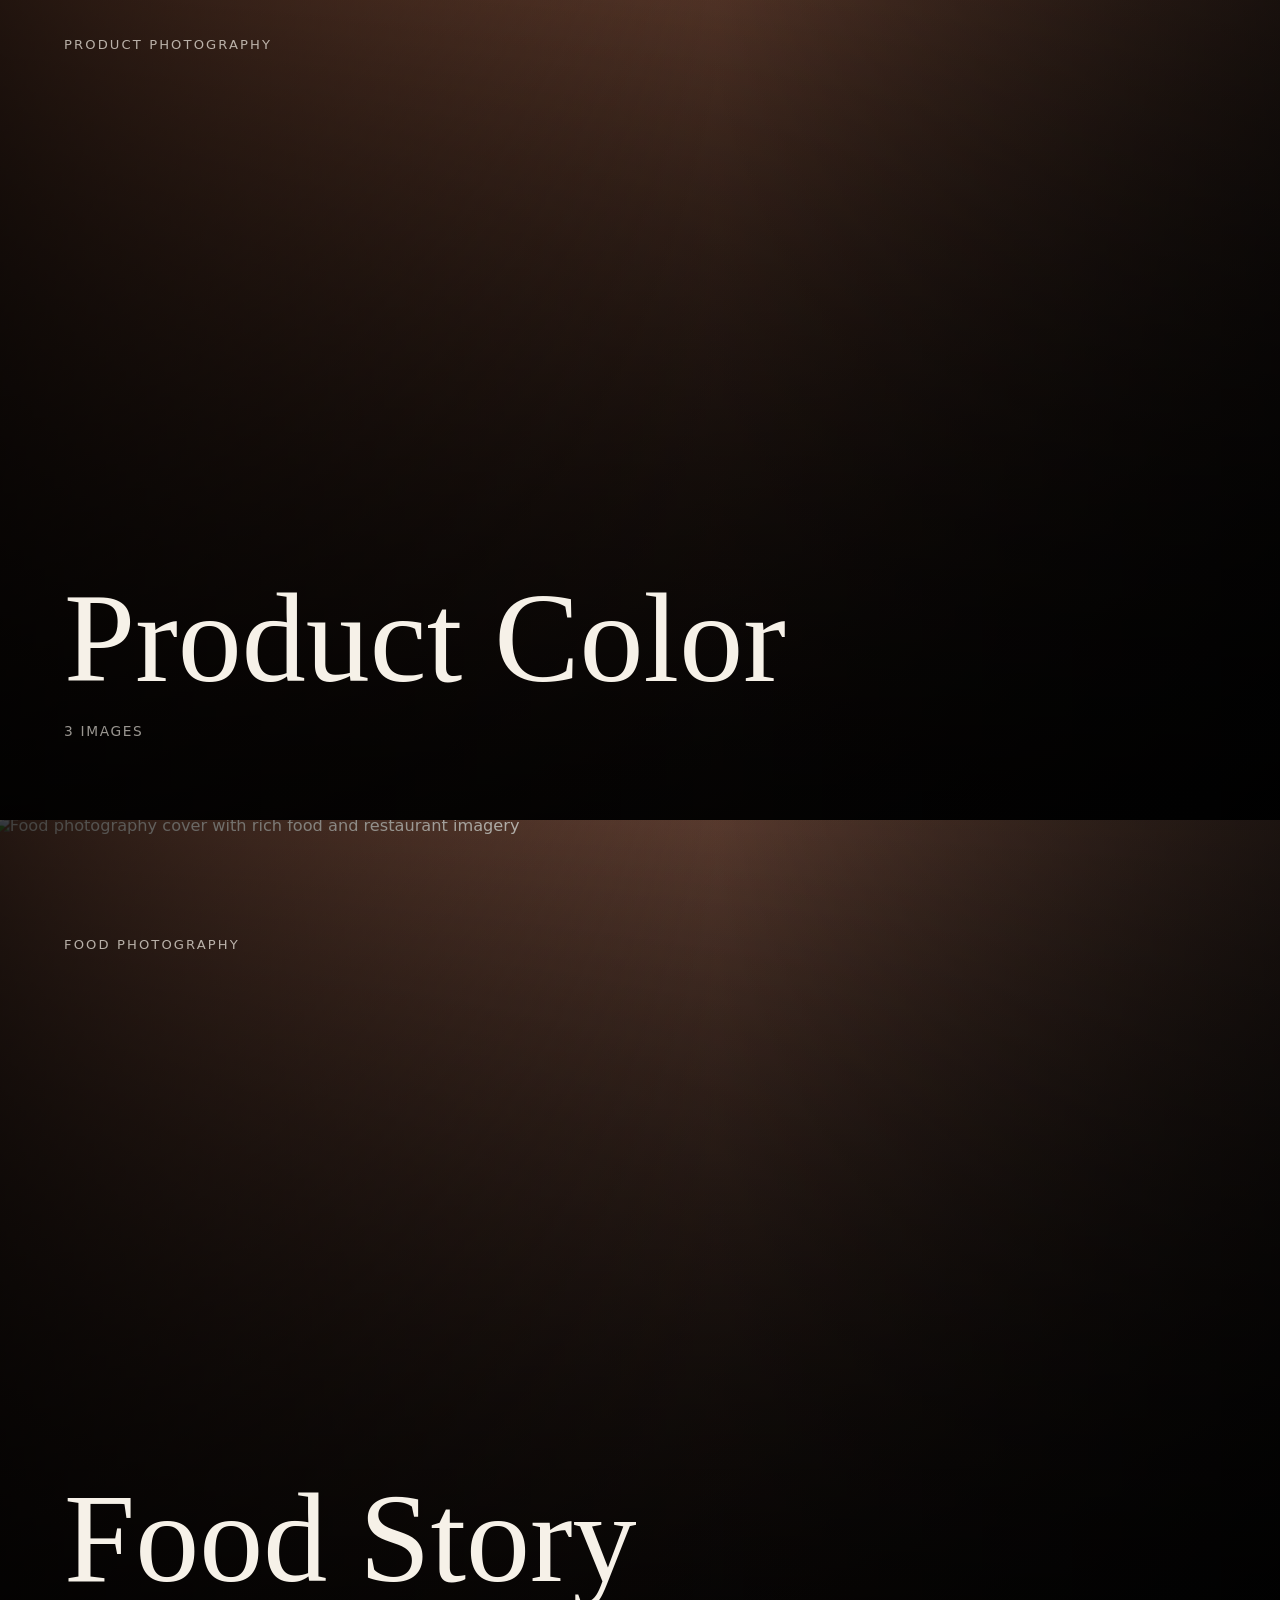
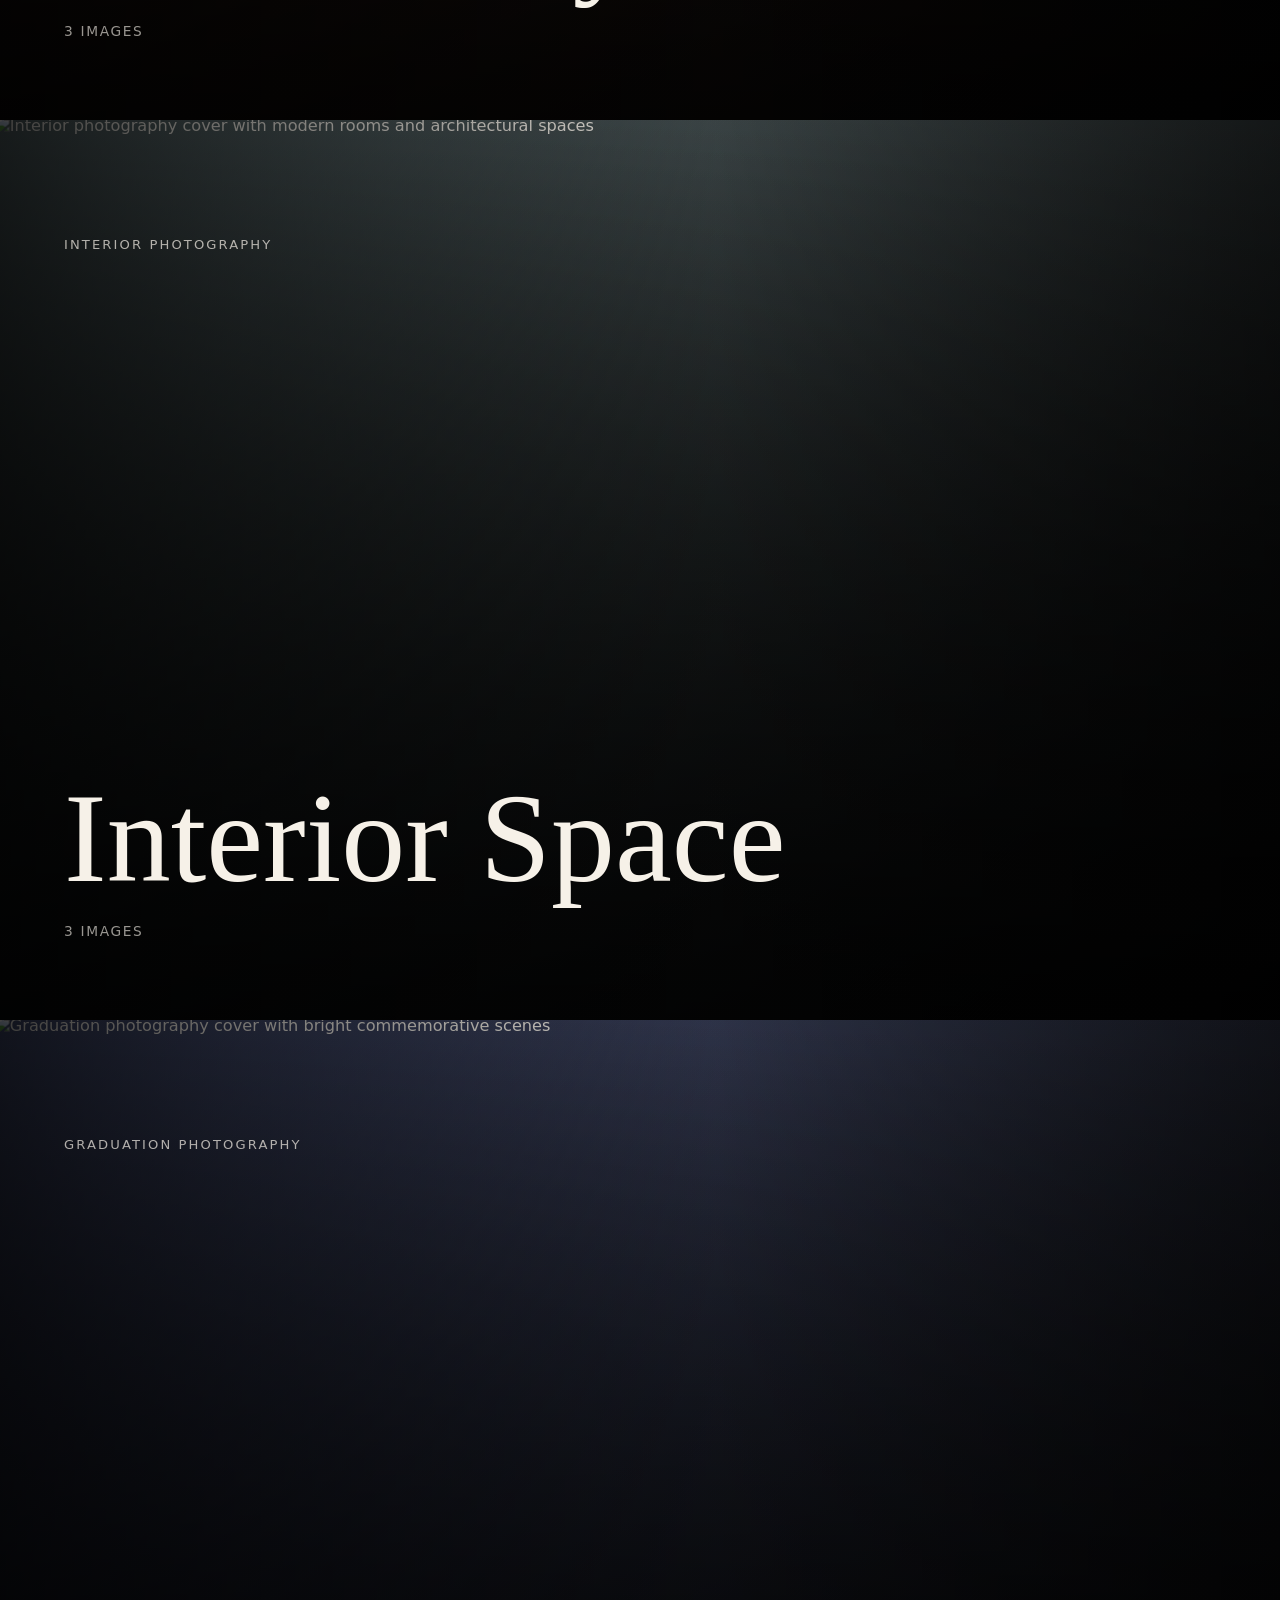
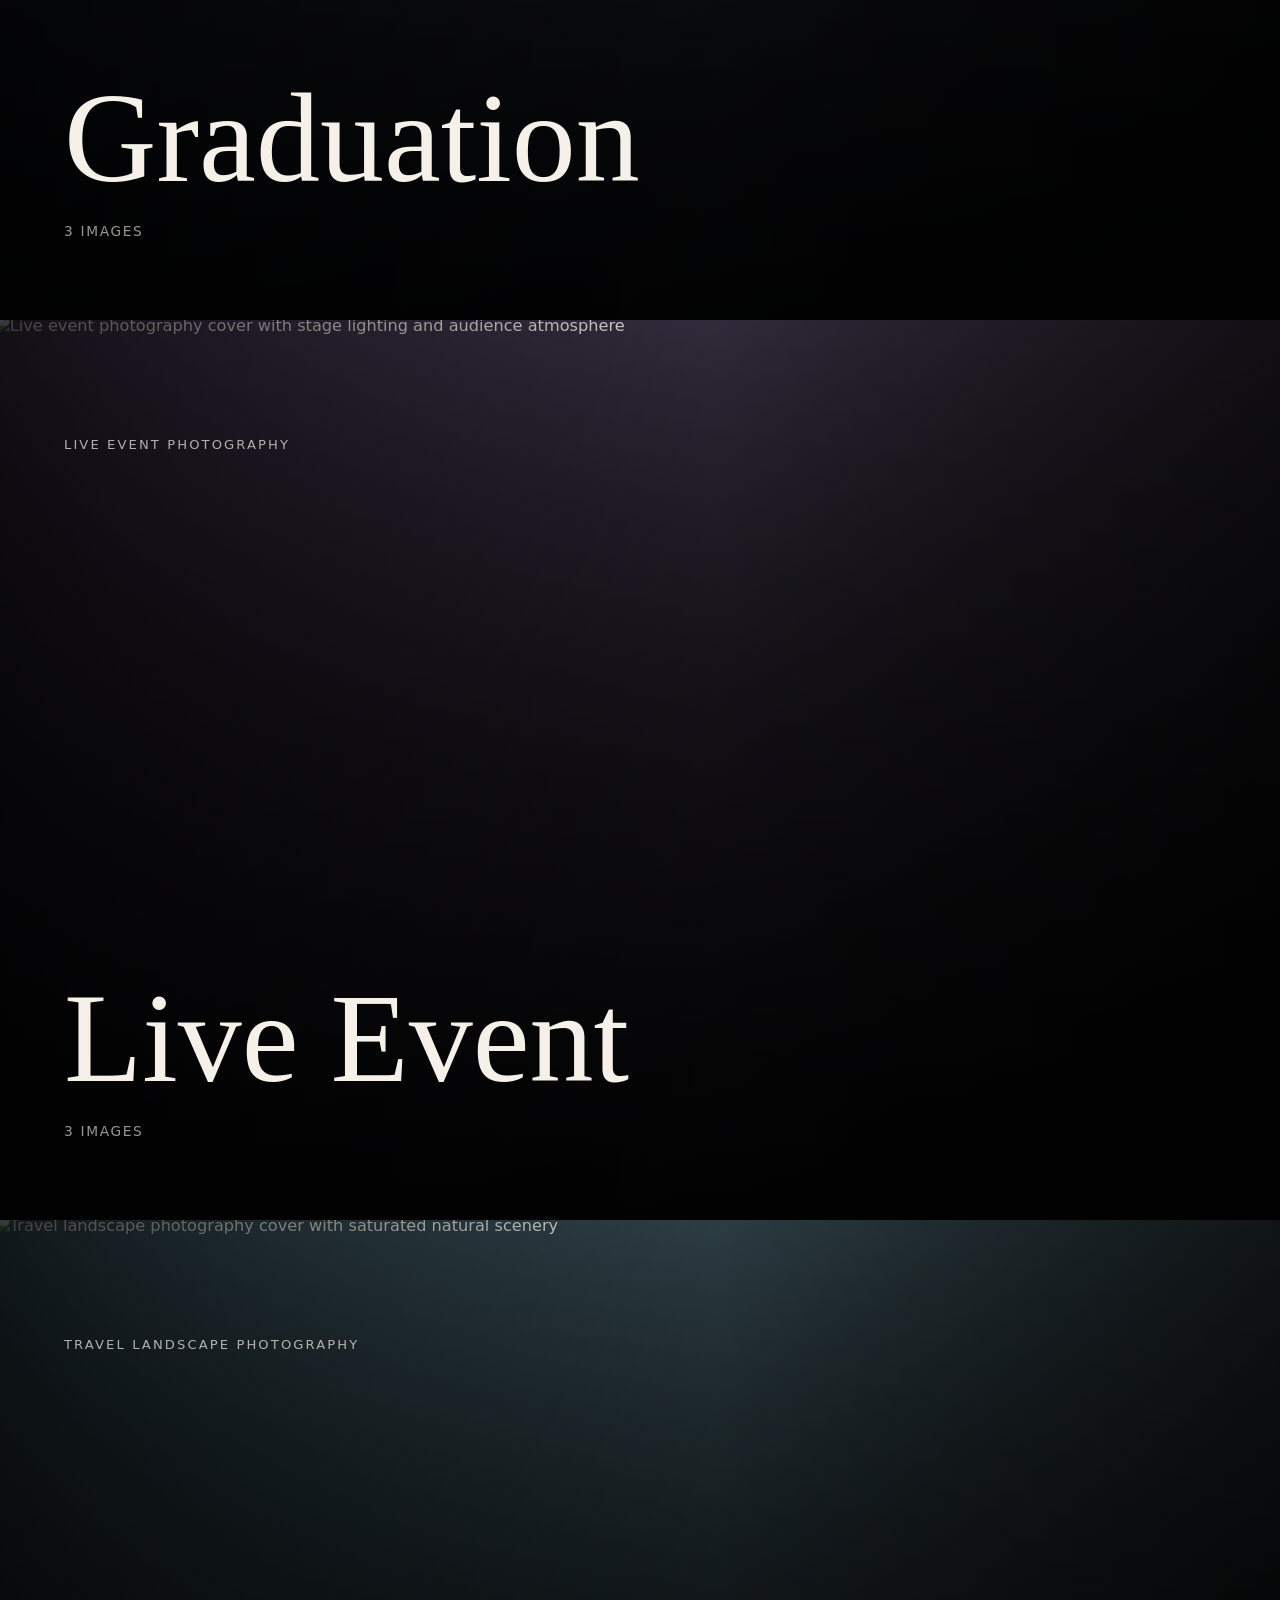
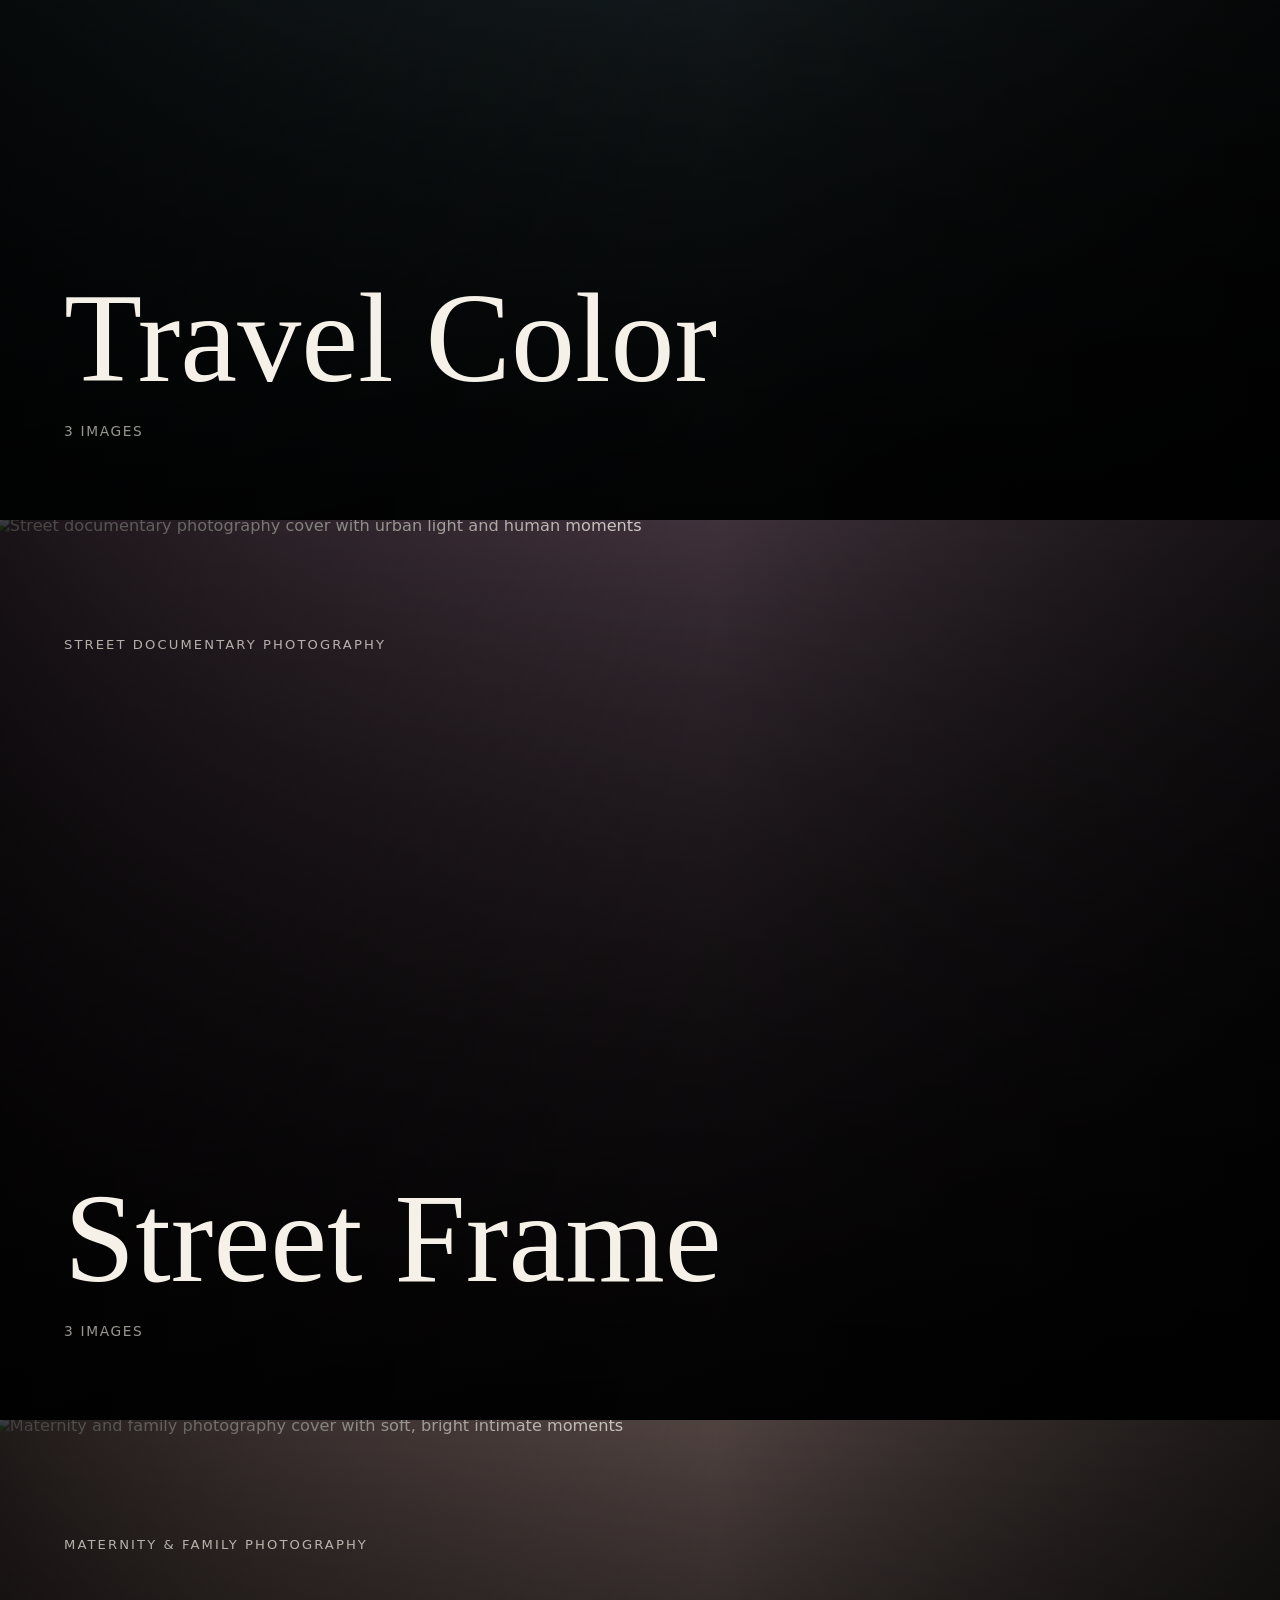
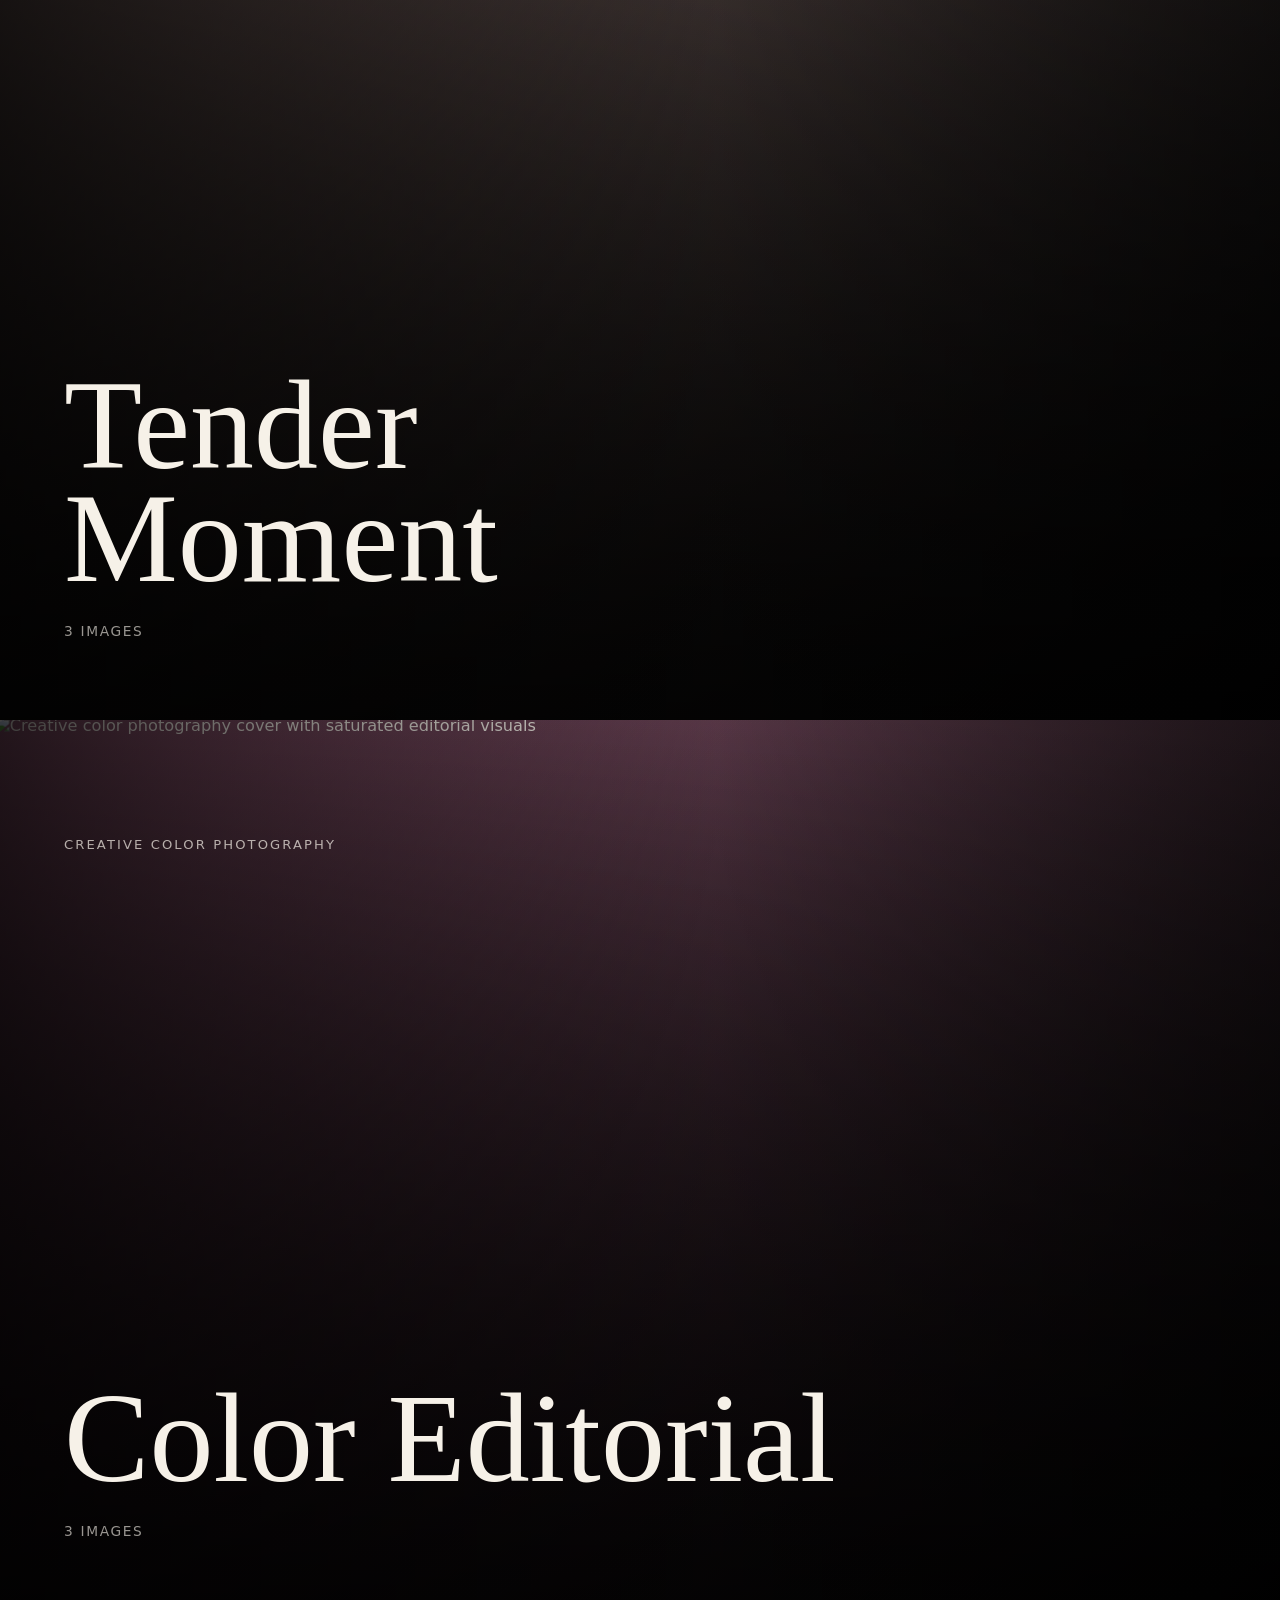
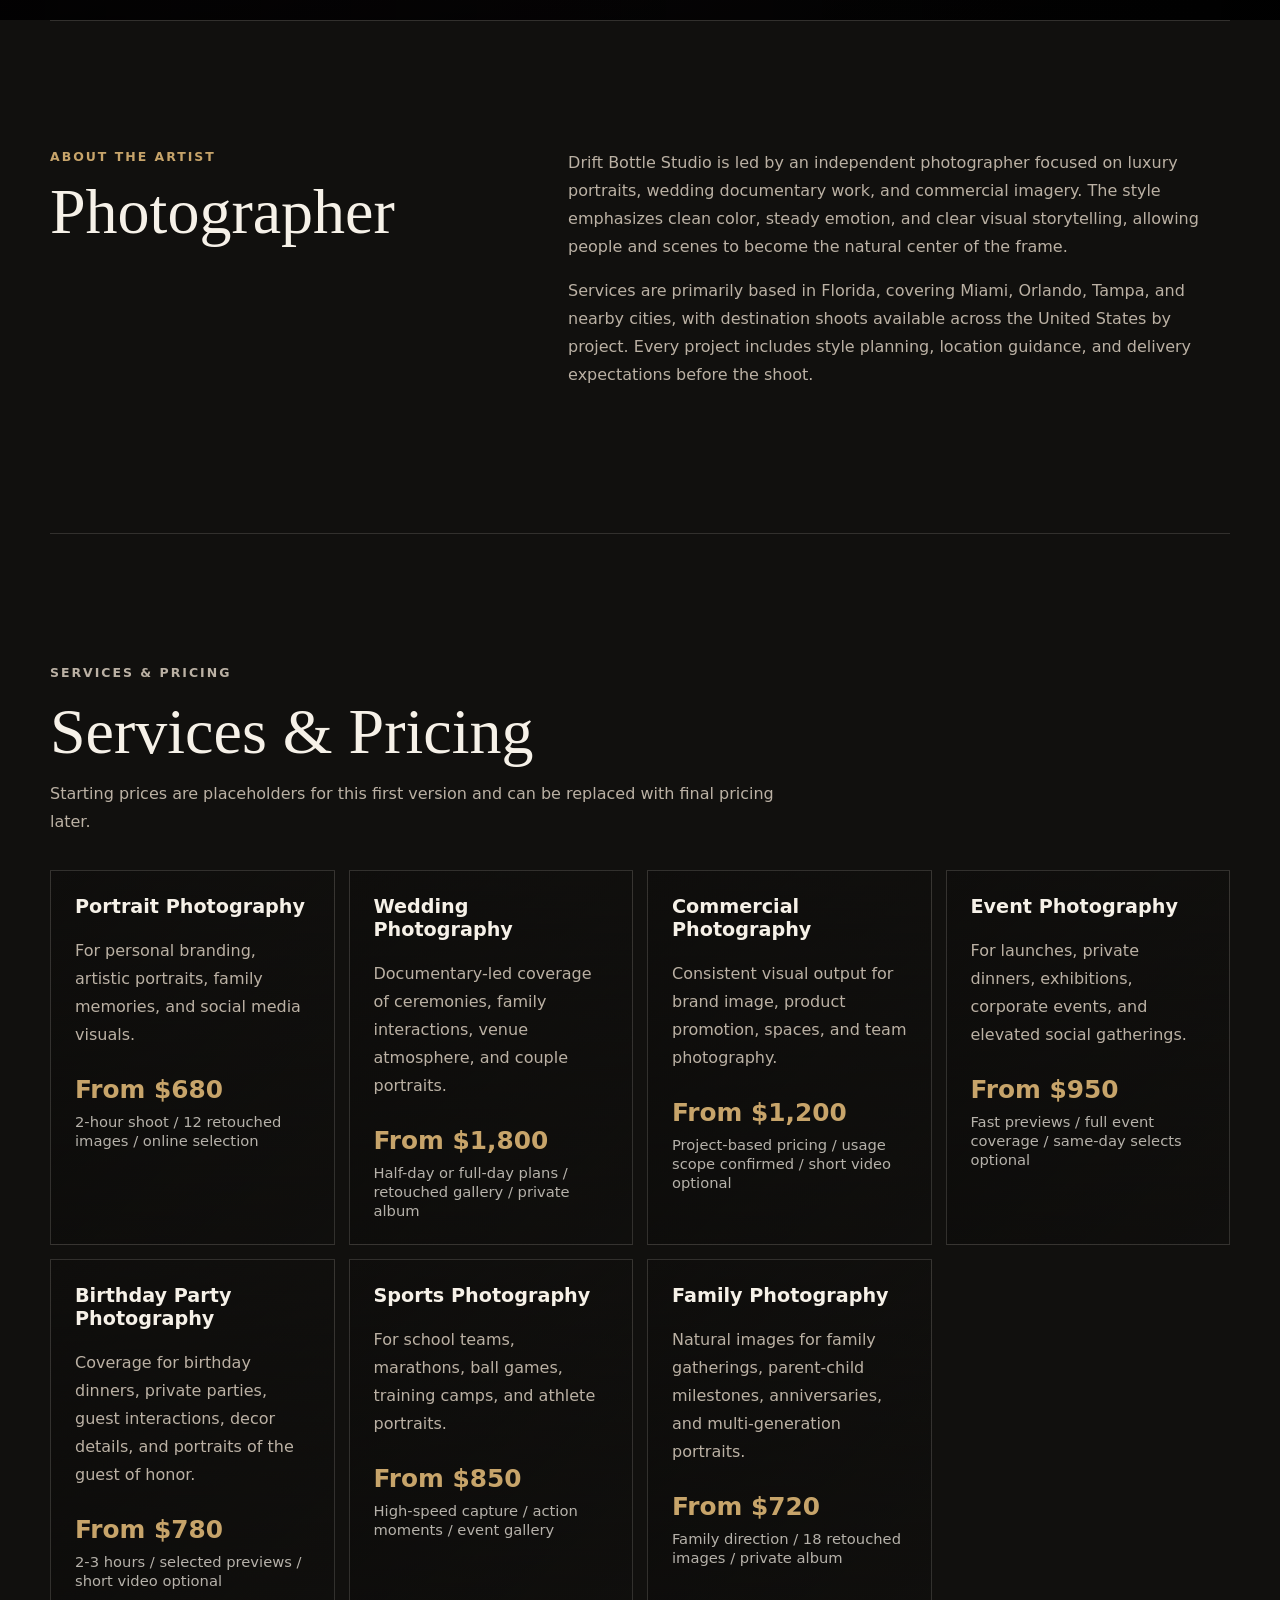
==== commit cbc9ee4c: "Update logo to photographer badge style" ====
--- a/index.html
+++ b/index.html
@@ -91,7 +91,7 @@
     <header class="site-header">
       <div class="brand-tools">
         <a class="brand" href="#top" aria-label="Drift Bottle Studio home">
-          <img class="brand-logo" src="/assets/logo-drift-bottle-badge-20260726-web.png?v=logo-20260726a" alt="Drift Bottle Photography logo" />
+          <img class="brand-logo" src="/assets/logo-drift-bottle-photo-badge-20260803-web.png?v=logo-20260803a" alt="Drift Bottle Photography logo" />
         </a>
         <div class="language-switcher" aria-label="Language selector">
           <a href="/" hreflang="en" class="is-current" aria-current="page">EN</a>
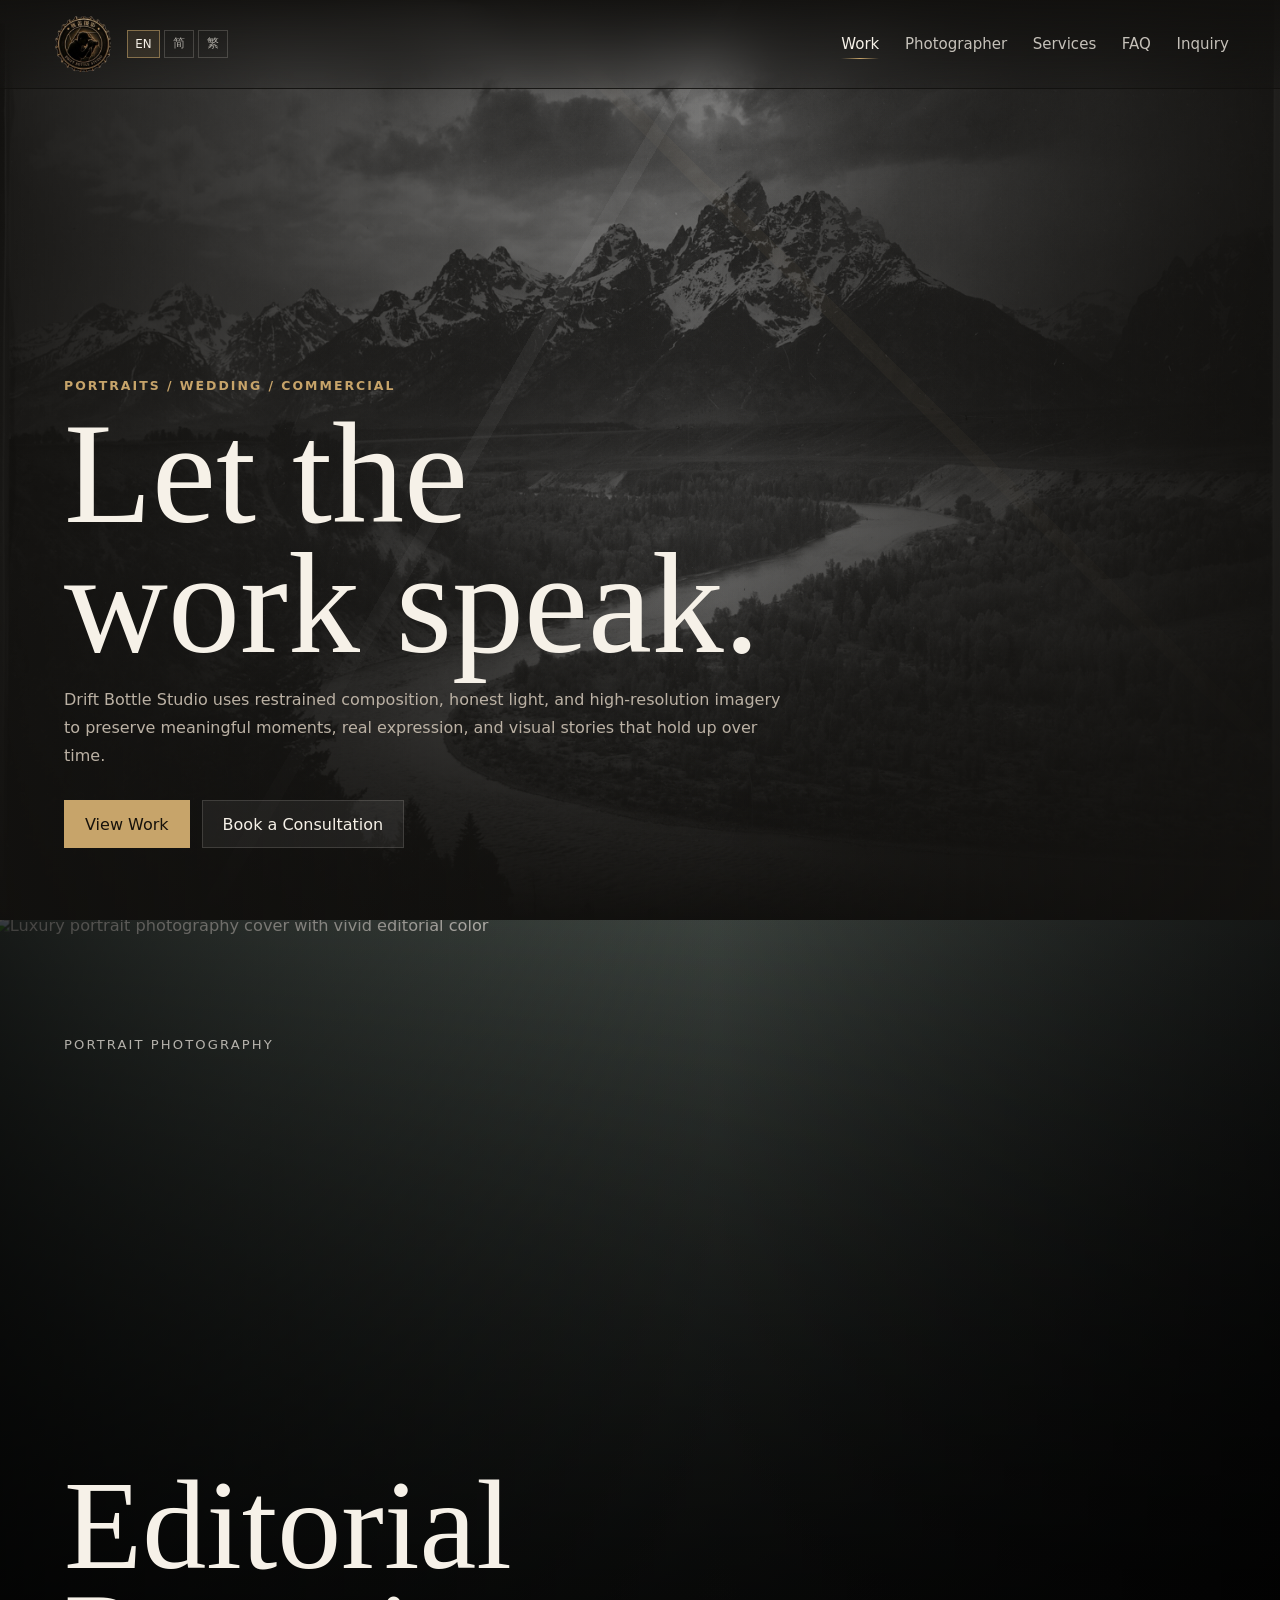
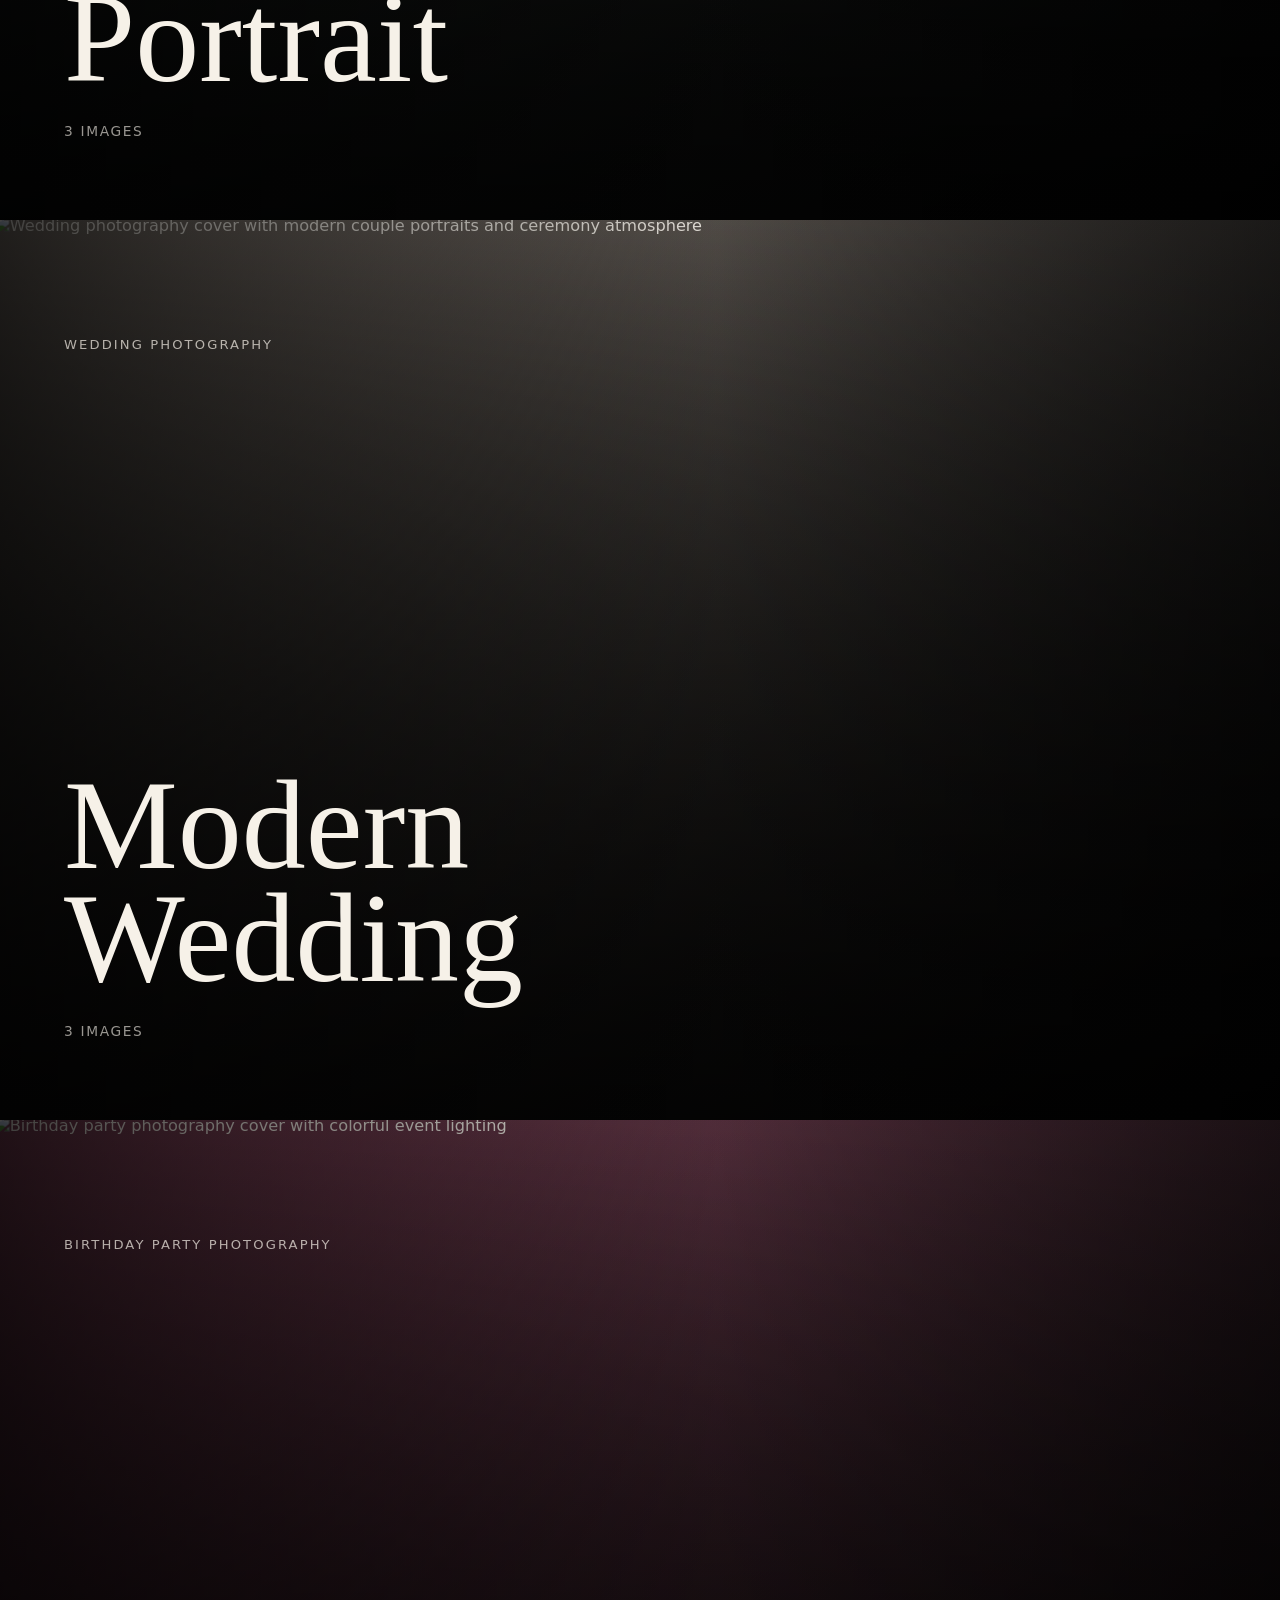
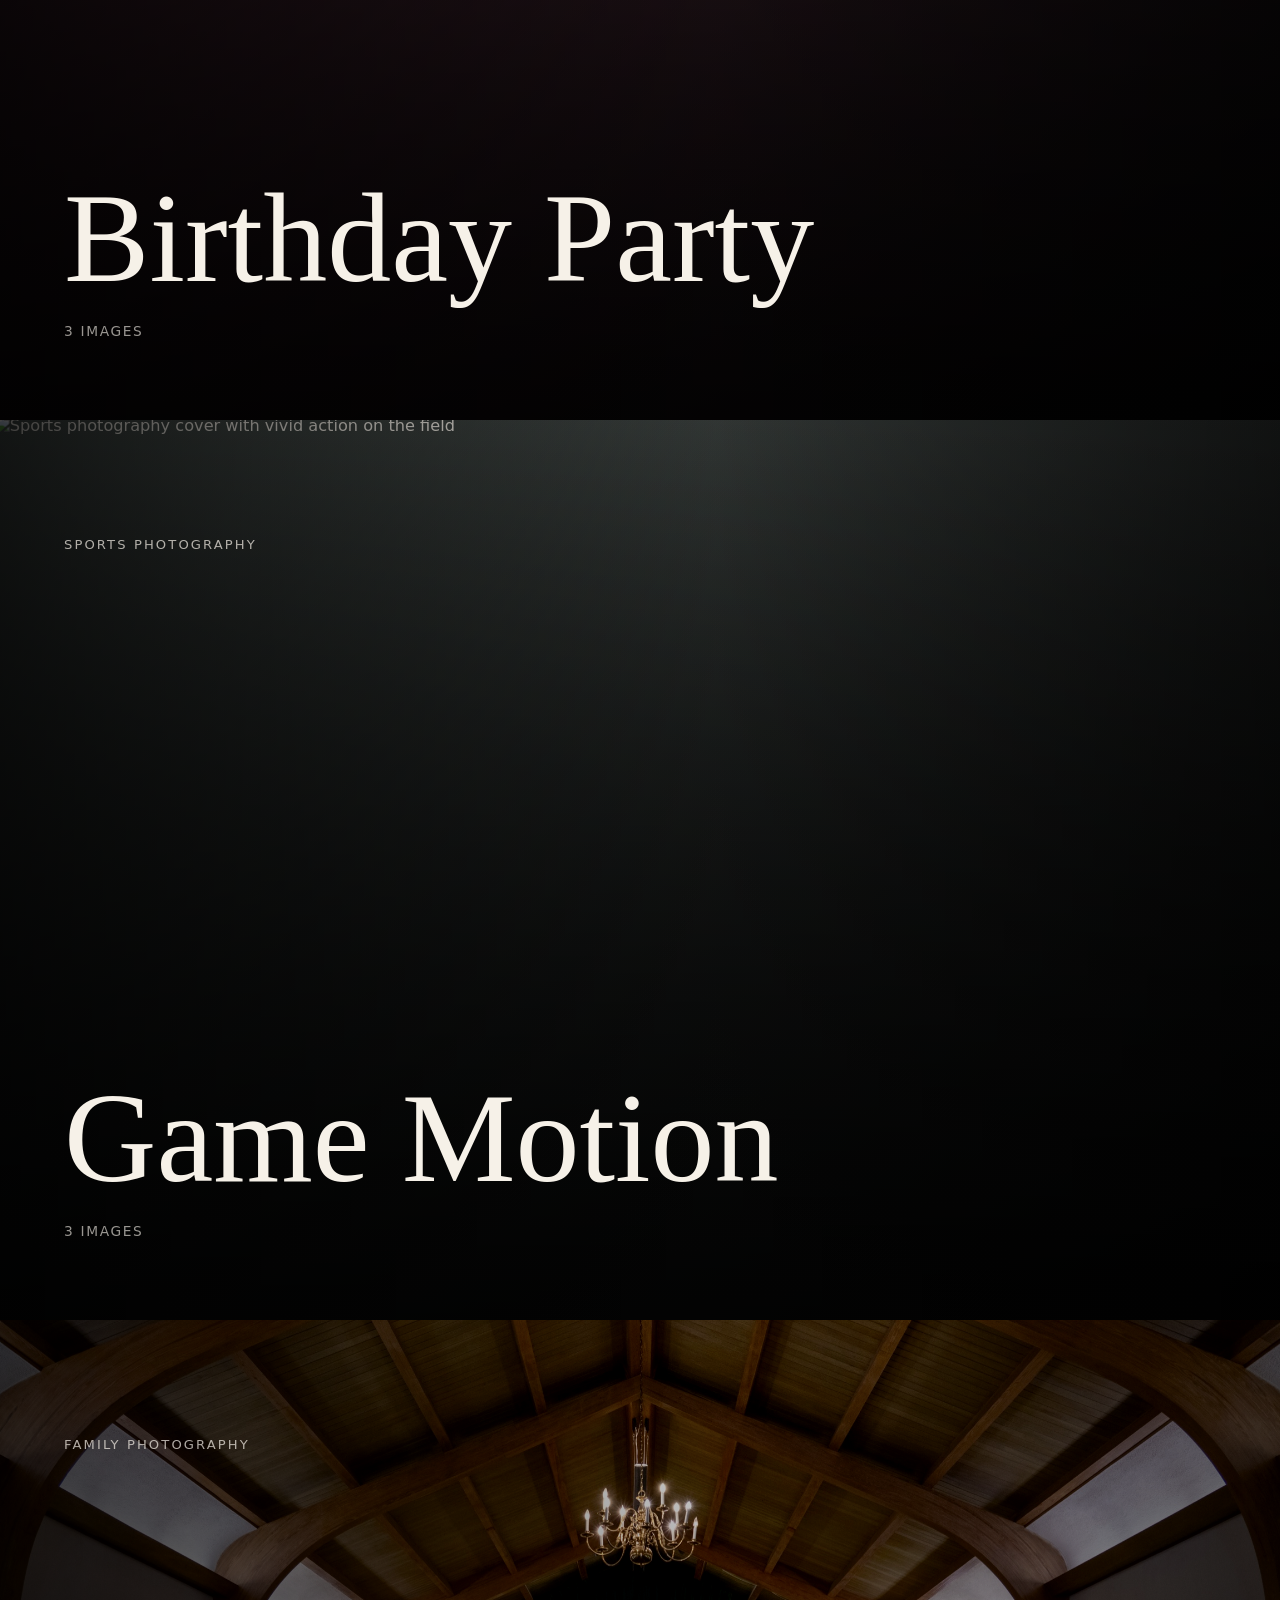
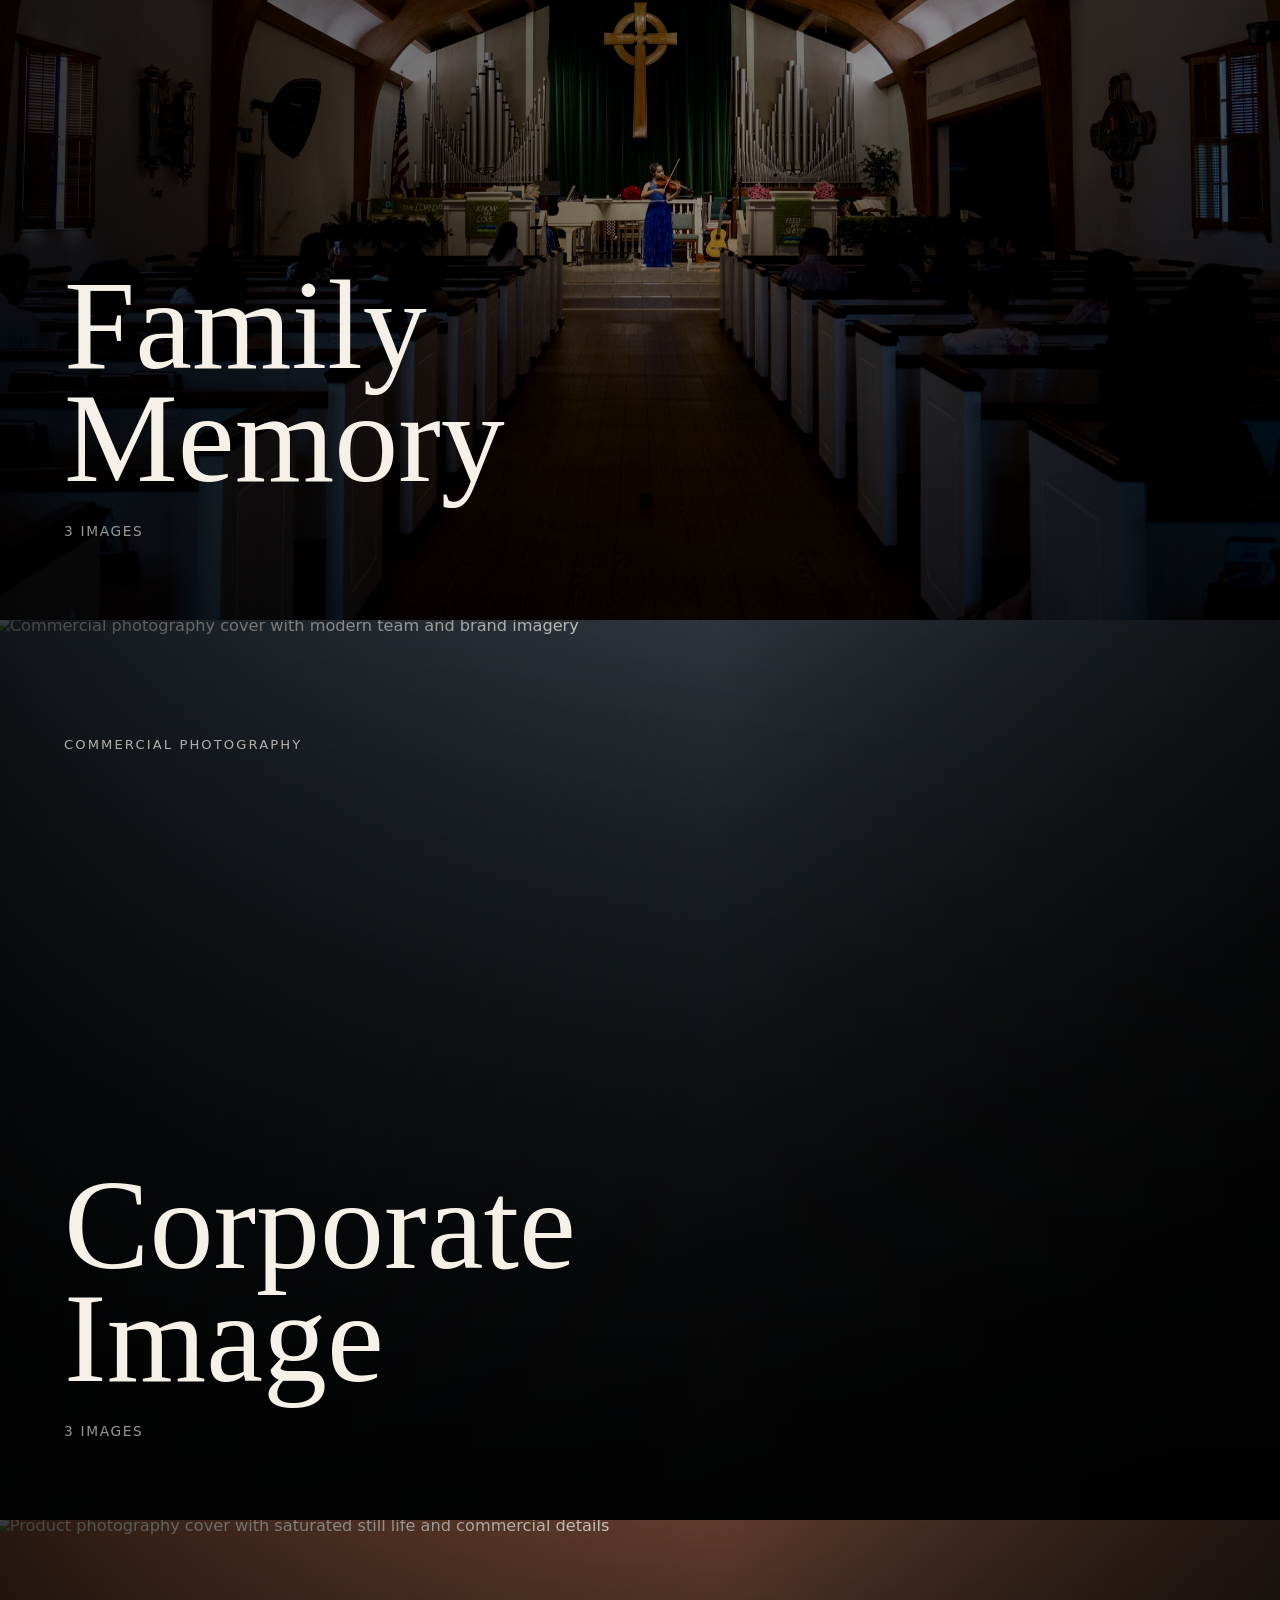
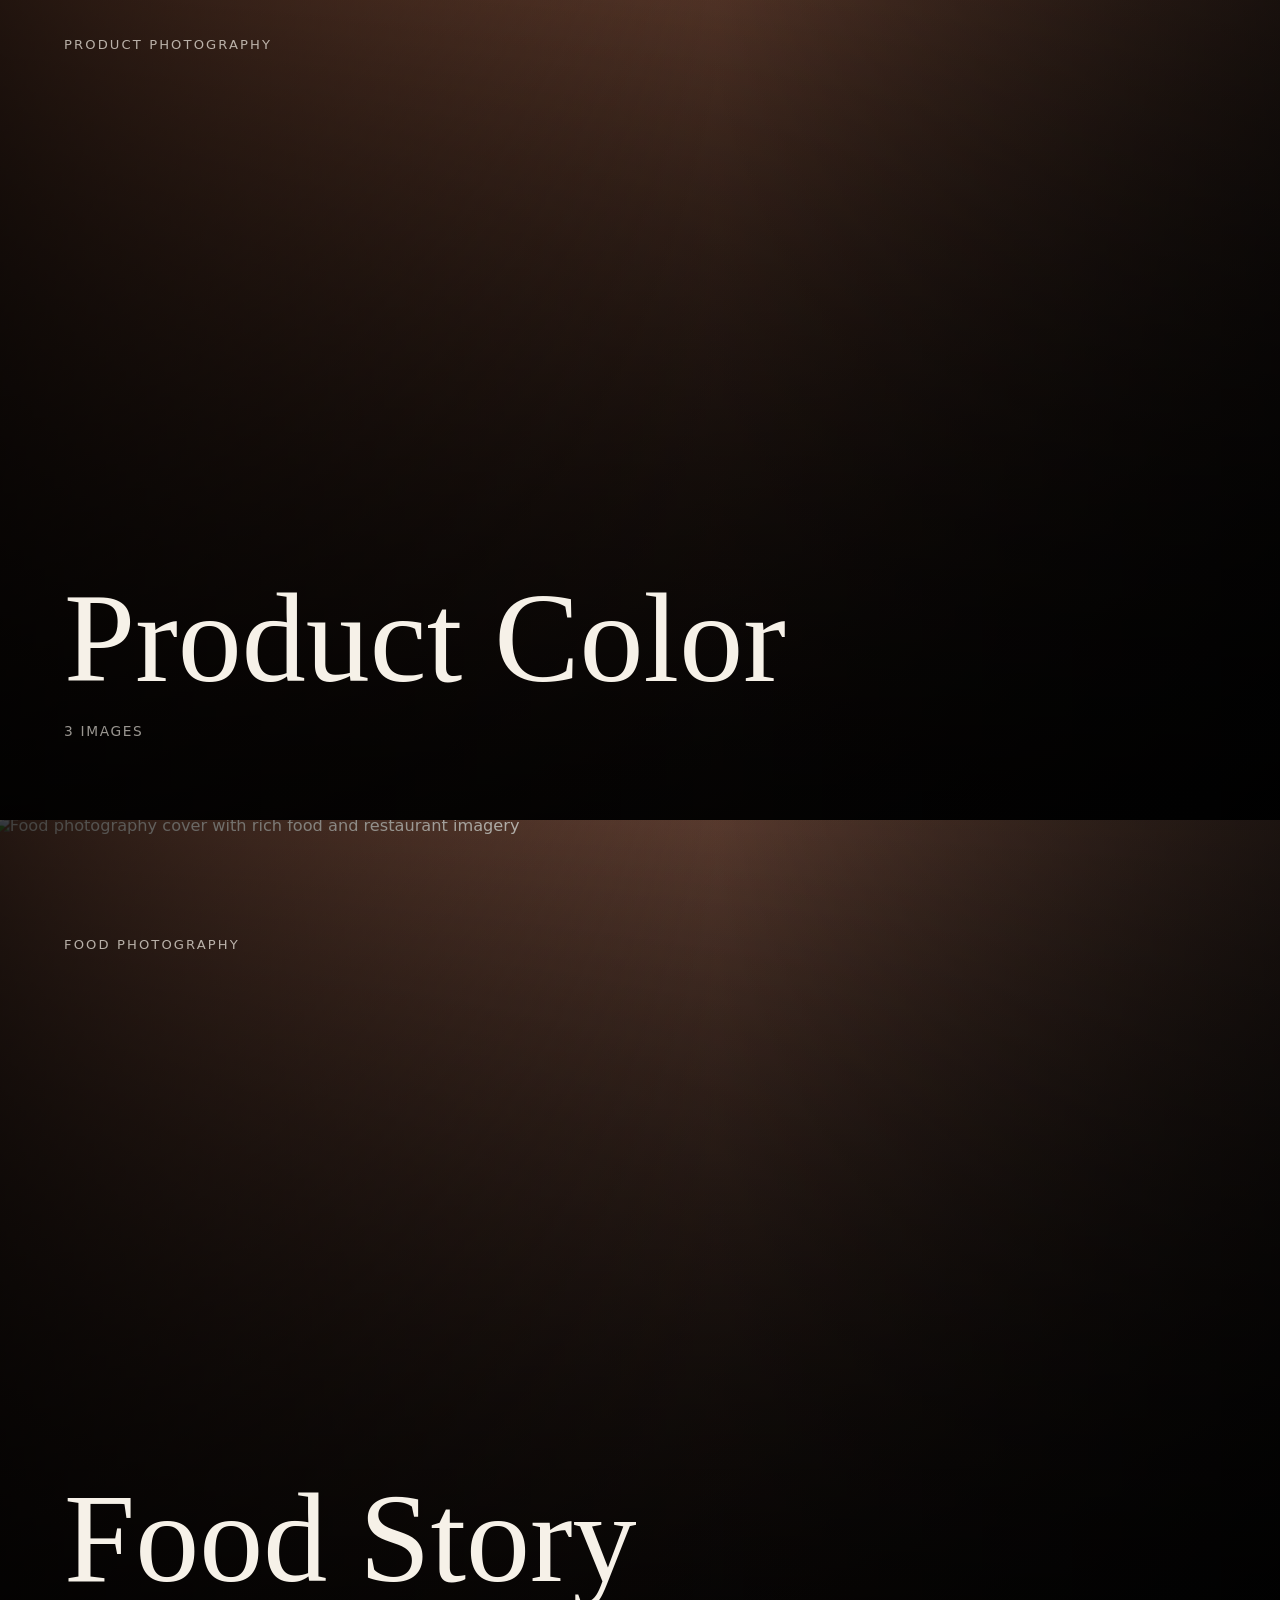
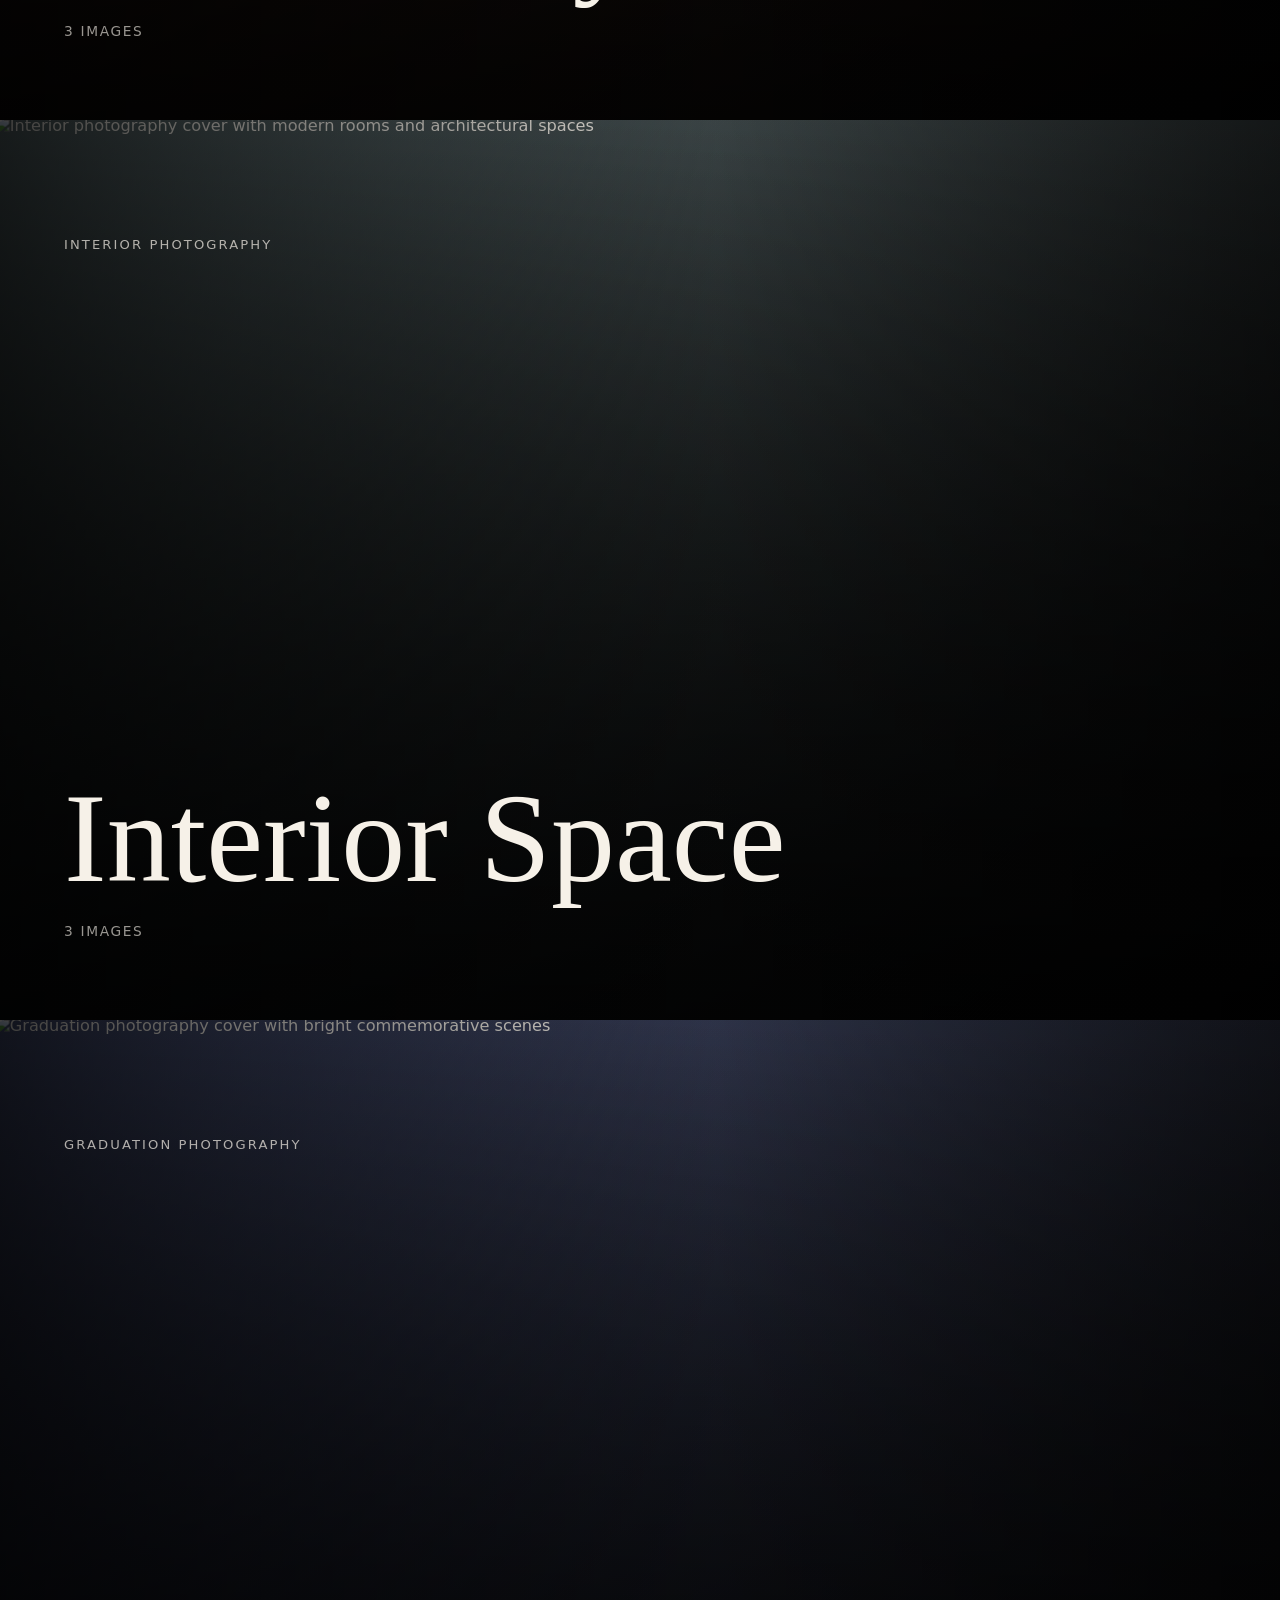
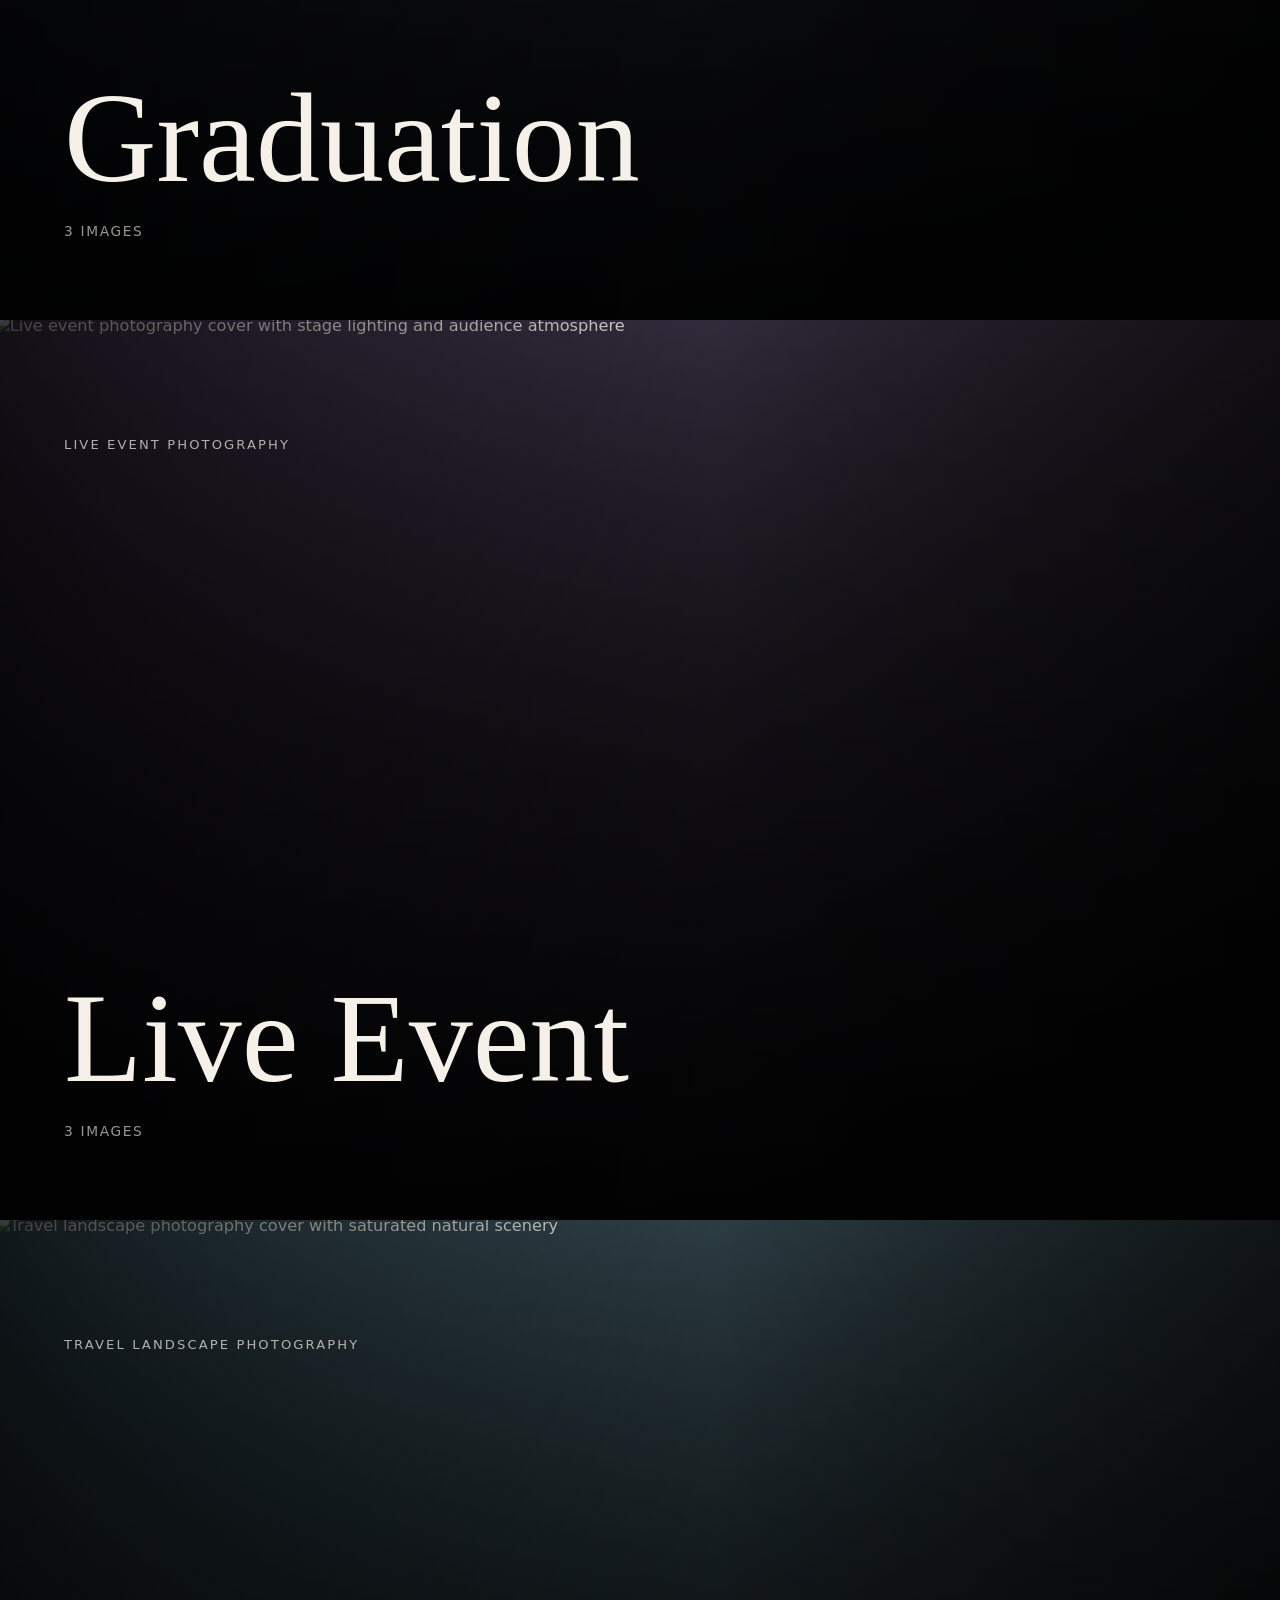
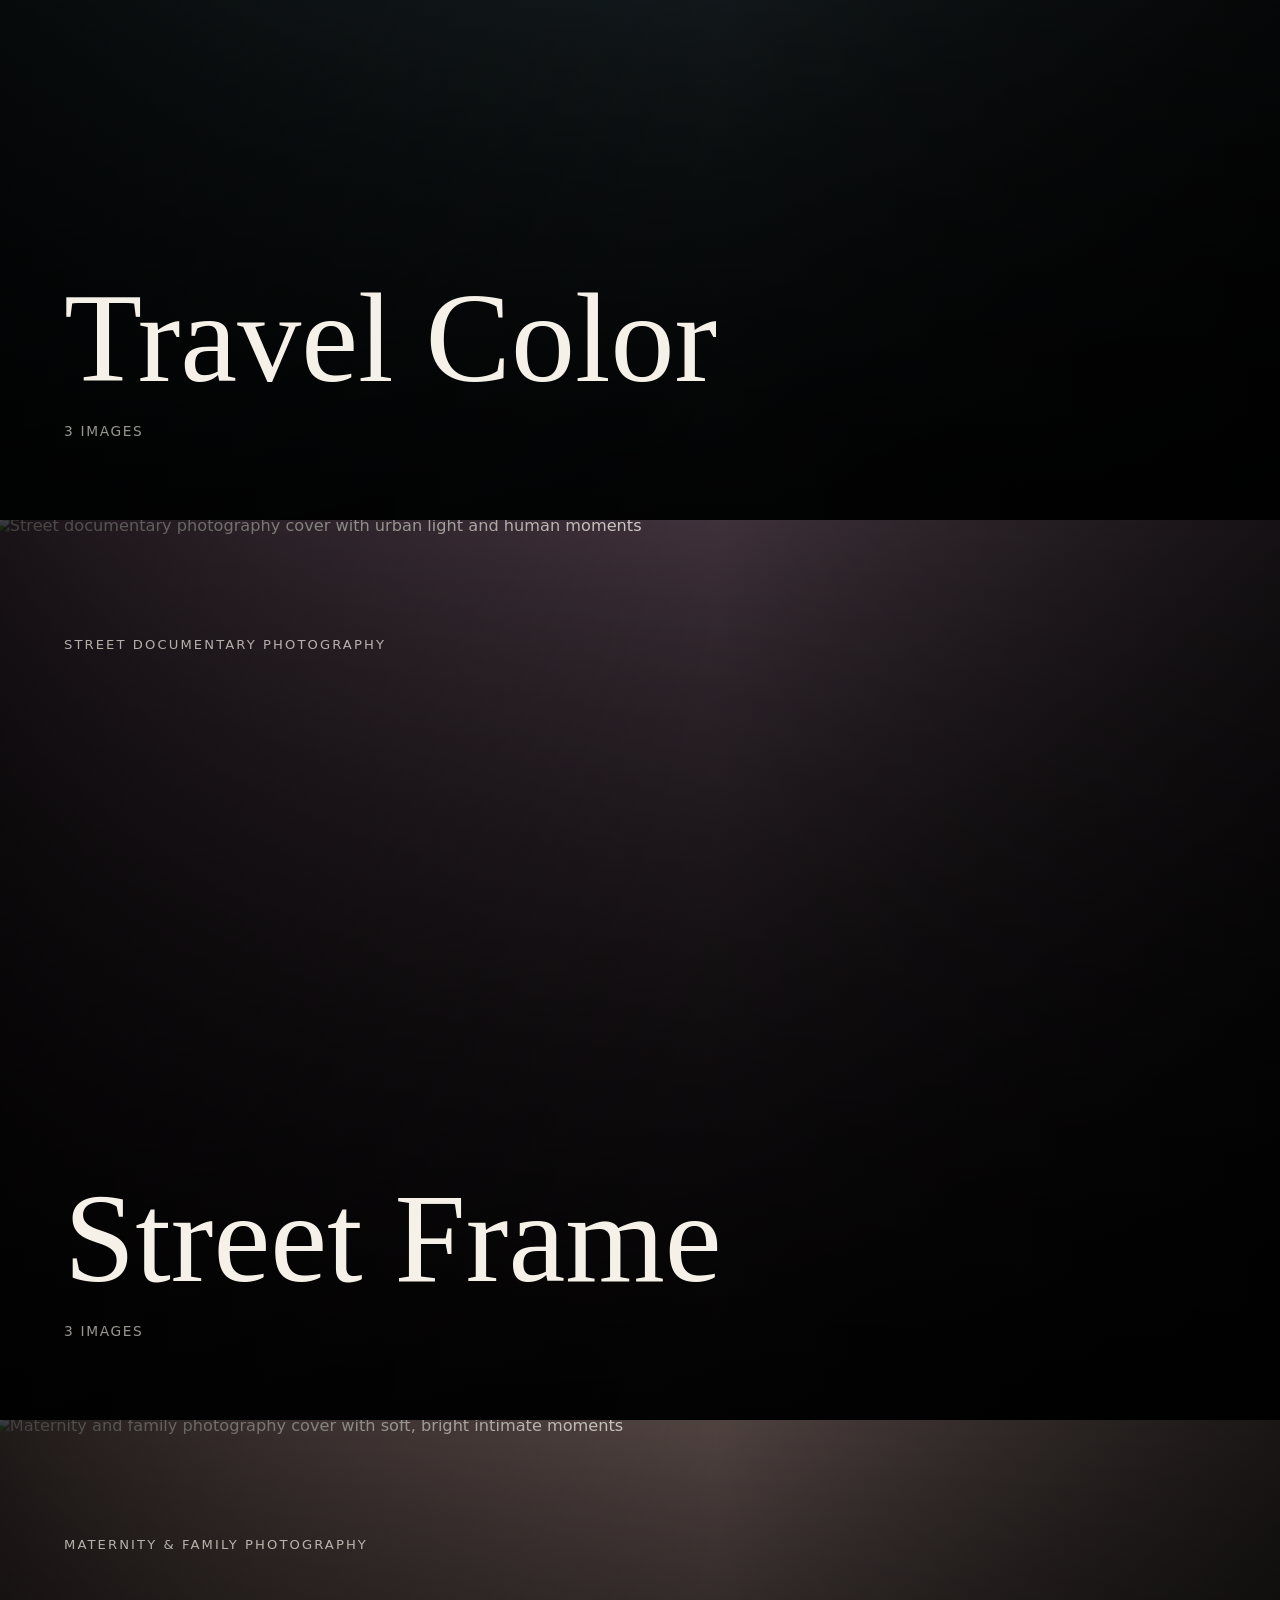
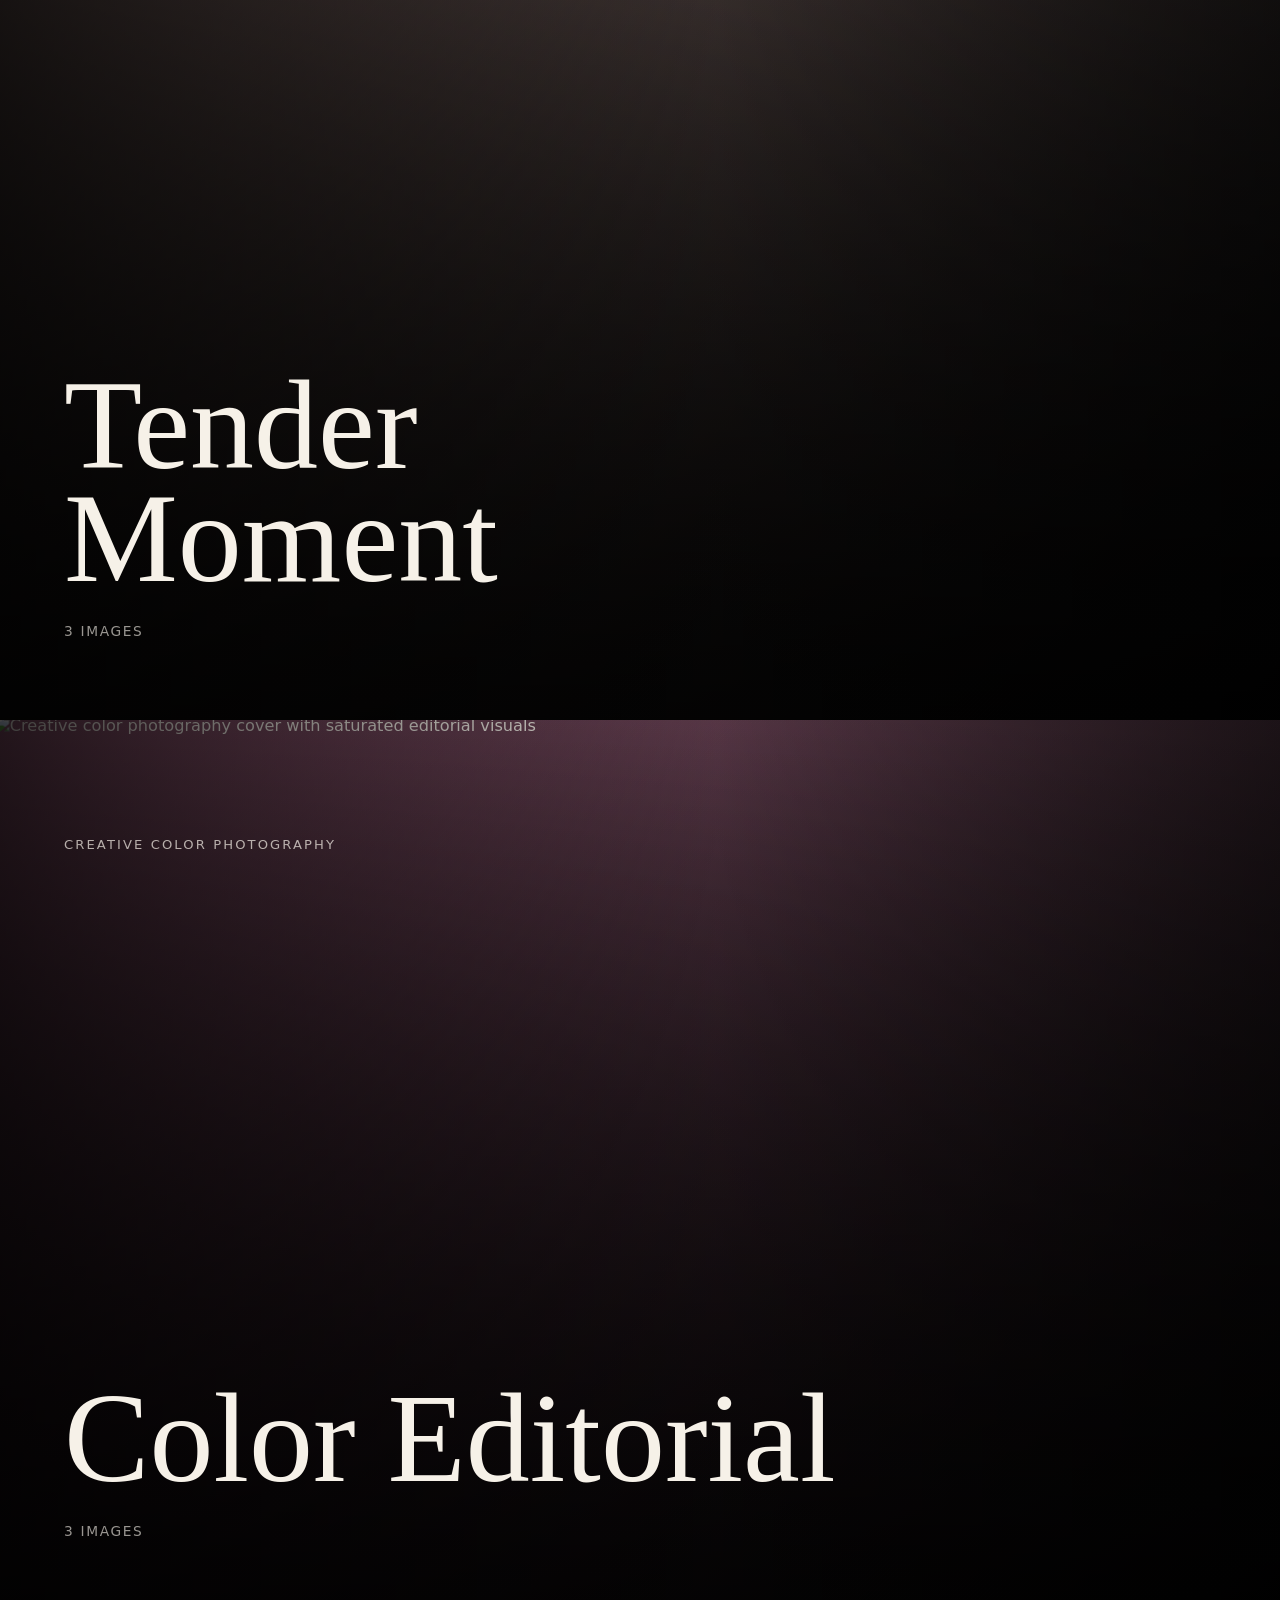
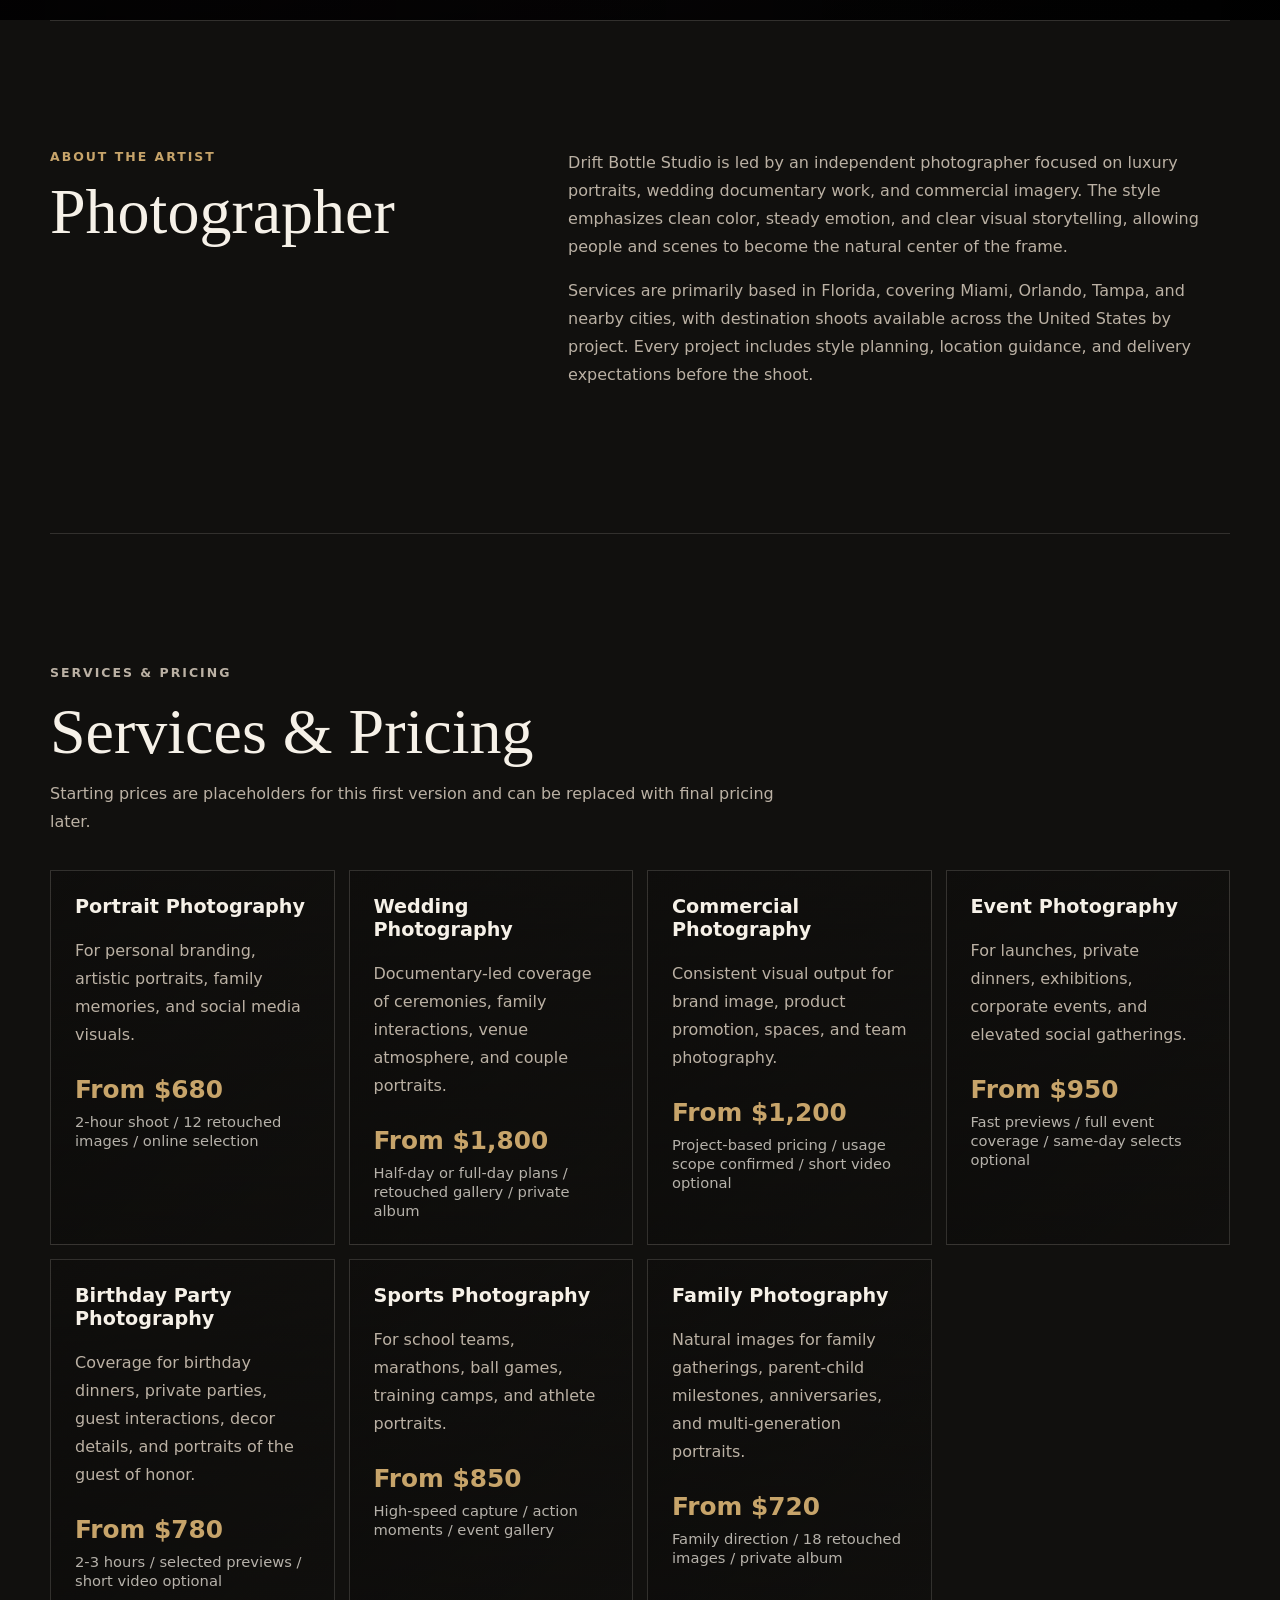
==== commit 6bafee30: "Update family memory homepage photo and contact email" ====
--- a/index.html
+++ b/index.html
@@ -153,8 +153,8 @@
             <span>Game Motion</span>
             <em>3 images</em>
           </button>
-          <button class="work tall" data-category="Family Photography" data-title="Family Memory" data-image="https://images.pexels.com/photos/2253870/pexels-photo-2253870.jpeg?auto=compress&amp;cs=tinysrgb&amp;w=1800" data-gallery="https://images.pexels.com/photos/2253870/pexels-photo-2253870.jpeg?auto=compress&amp;cs=tinysrgb&amp;w=1800|https://images.pexels.com/photos/1004014/pexels-photo-1004014.jpeg?auto=compress&amp;cs=tinysrgb&amp;w=1800|https://images.pexels.com/photos/167964/pexels-photo-167964.jpeg?auto=compress&amp;cs=tinysrgb&amp;w=1800" style="--tone: #66584a; --image: url('https://images.pexels.com/photos/2253870/pexels-photo-2253870.jpeg?auto=compress&amp;cs=tinysrgb&amp;w=1800');">
-            <img src="https://images.pexels.com/photos/2253870/pexels-photo-2253870.jpeg?auto=compress&amp;cs=tinysrgb&amp;w=1400" alt="Family photography cover with warm parent-child moments" loading="lazy" />
+          <button class="work tall" data-category="Family Photography" data-title="Family Memory" data-image="/assets/family-memory-violin-recital-20260806.jpg" data-gallery="/assets/family-memory-violin-recital-20260806.jpg|https://images.pexels.com/photos/1004014/pexels-photo-1004014.jpeg?auto=compress&amp;cs=tinysrgb&amp;w=1800|https://images.pexels.com/photos/167964/pexels-photo-167964.jpeg?auto=compress&amp;cs=tinysrgb&amp;w=1800" style="--tone: #66584a; --image: url('/assets/family-memory-violin-recital-20260806.jpg');">
+            <img src="/assets/family-memory-violin-recital-20260806.jpg" alt="Family memory violin recital inside a church" loading="lazy" />
             <span>Family Memory</span>
             <em>3 images</em>
           </button>
@@ -421,7 +421,7 @@
     <footer class="site-footer">
       <p>Drift Bottle Studio</p>
       <div>
-        <a href="mailto:hello@driftbottlestudio.com">hello@driftbottlestudio.com</a>
+        <a href="mailto:driftbottlestudio@gmail.com">driftbottlestudio@gmail.com</a>
         <small>Placeholder images are from Pexels and Wikimedia Commons and will later be replaced with the photographer's own work.</small>
       </div>
     </footer>
@@ -439,5 +439,3 @@
 
 
 
-
-
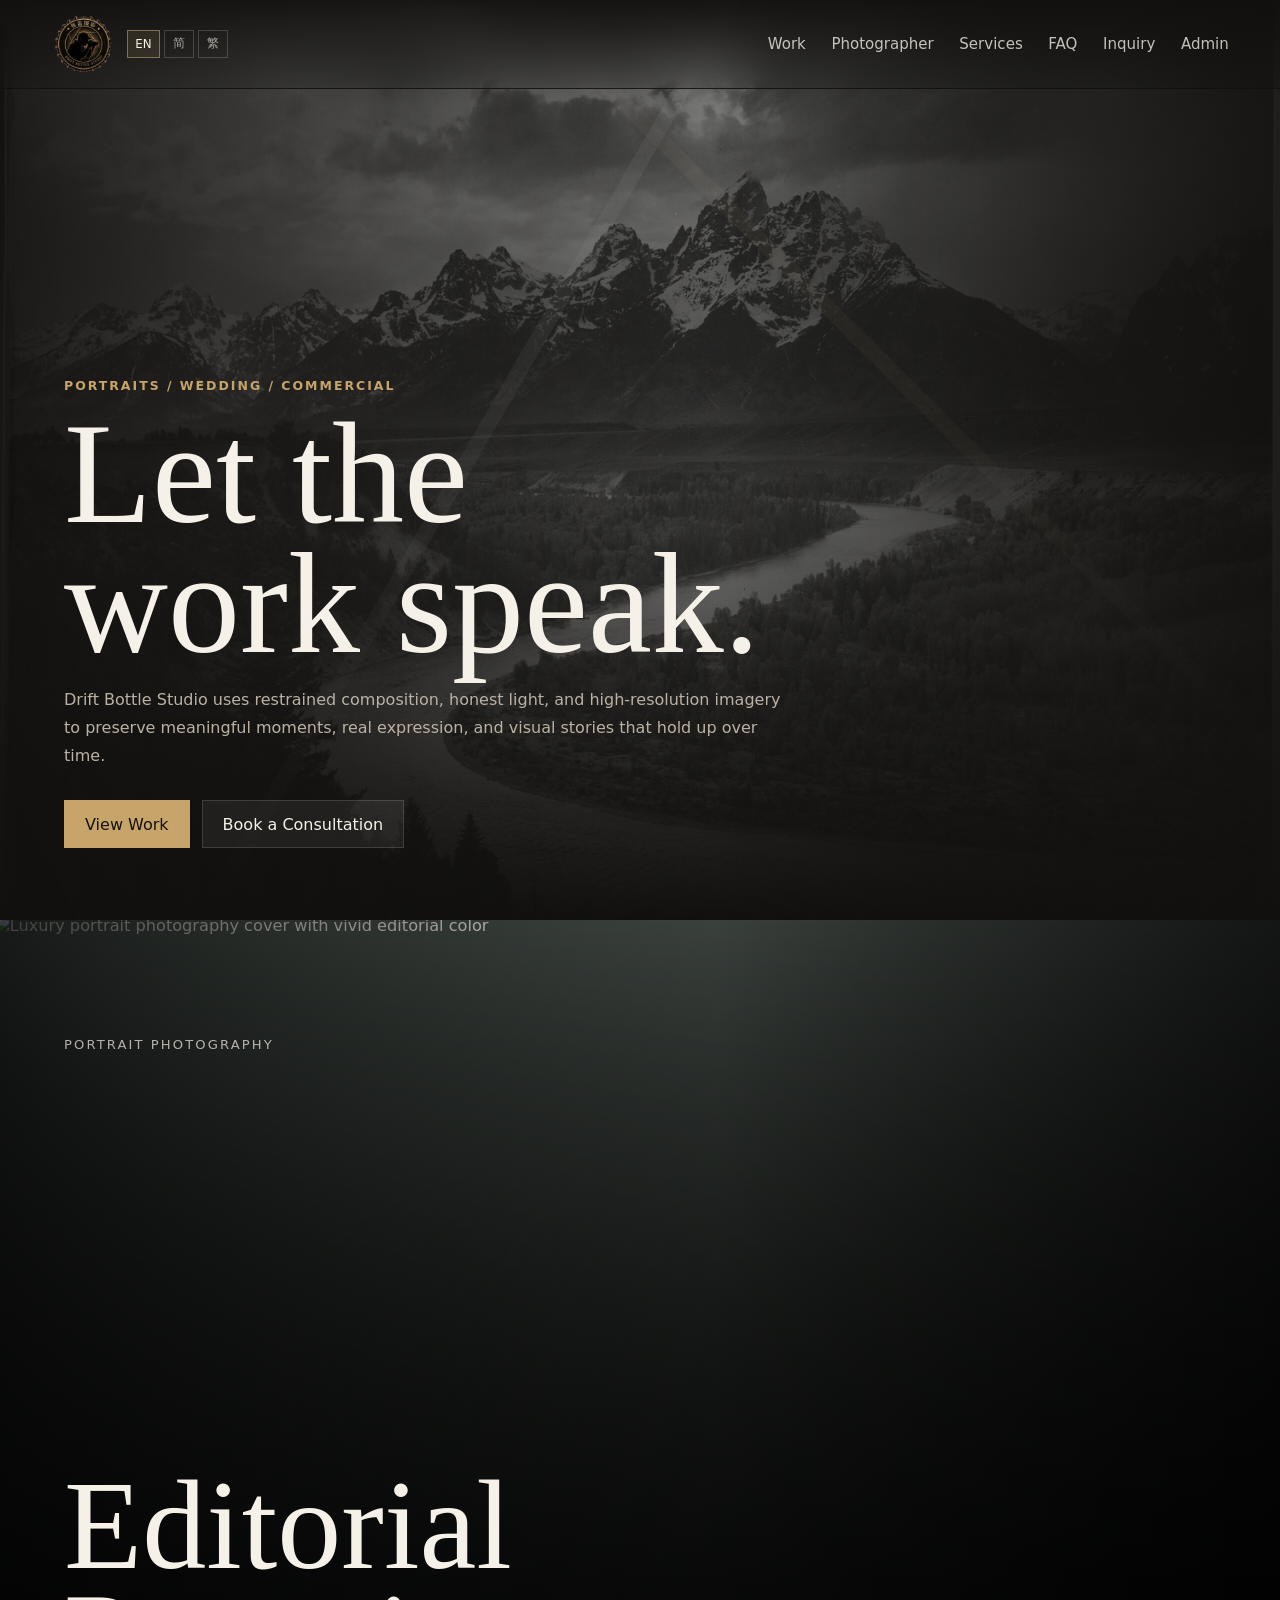
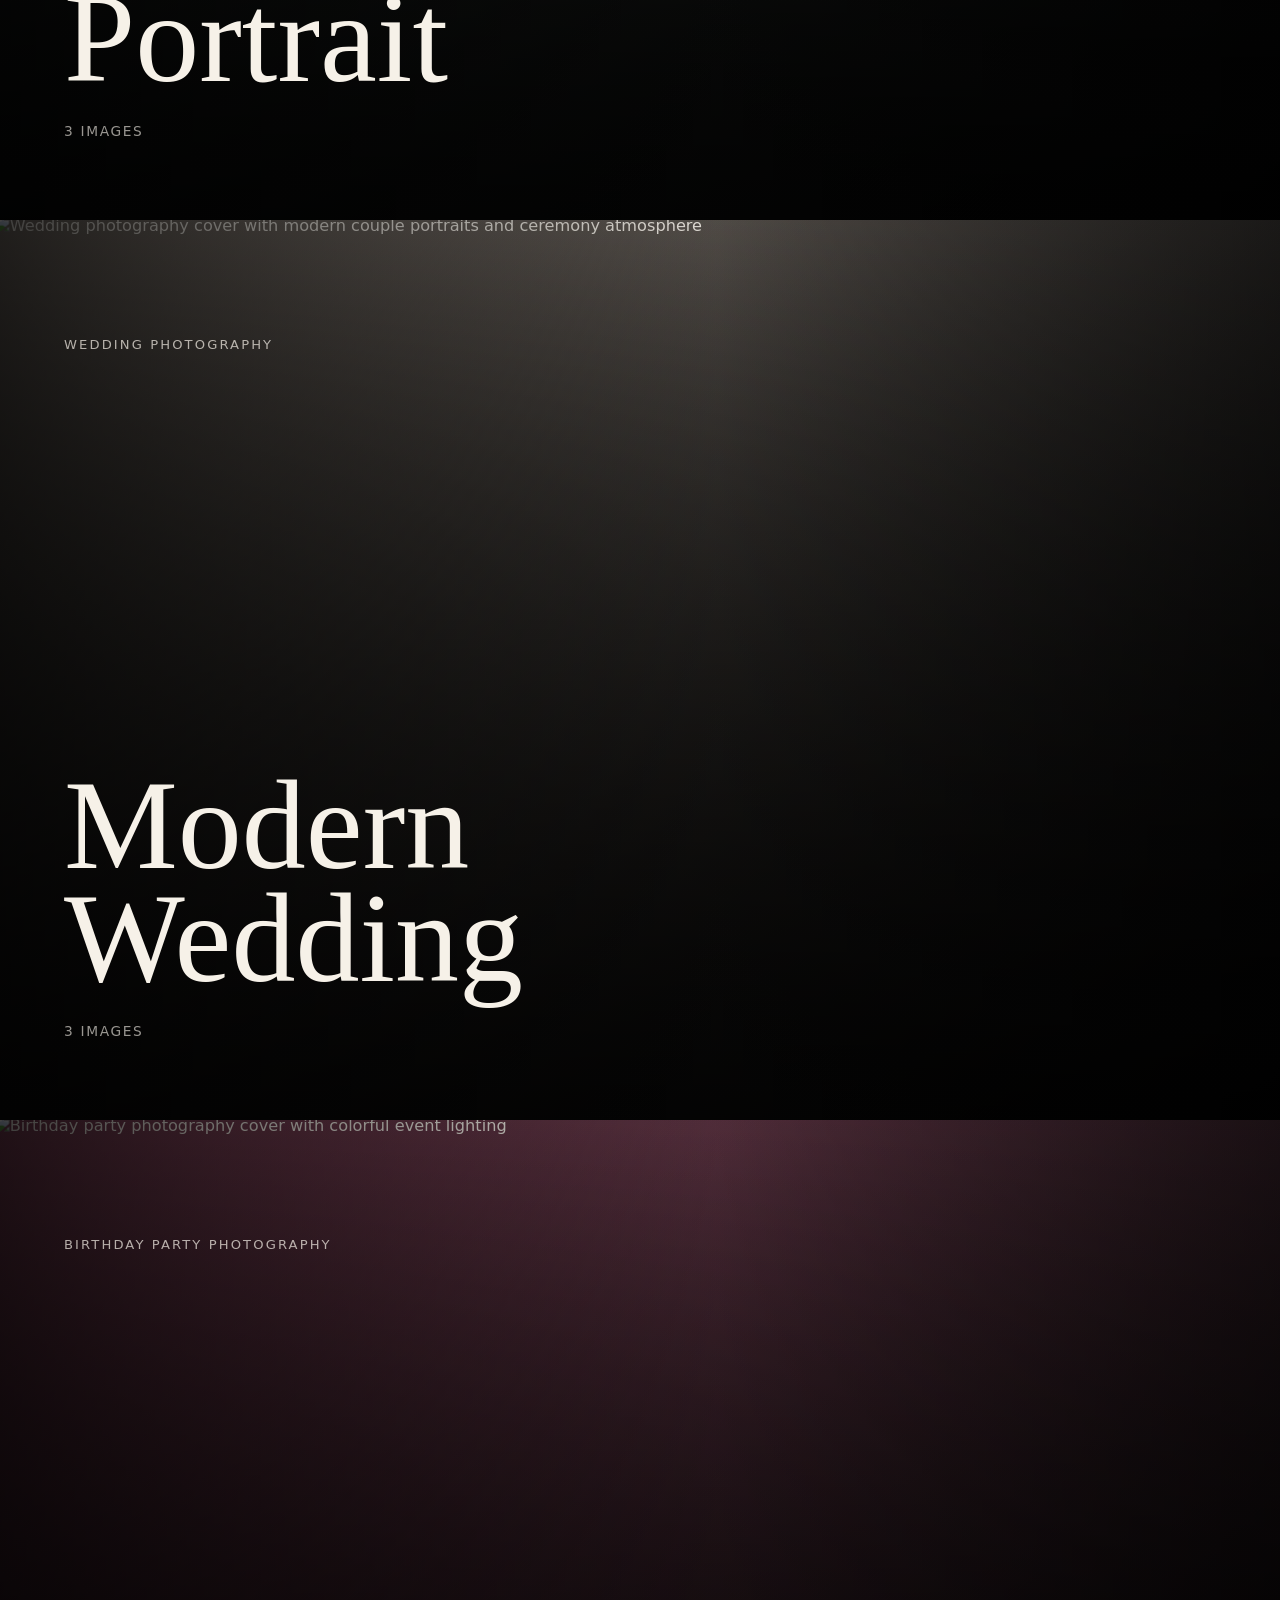
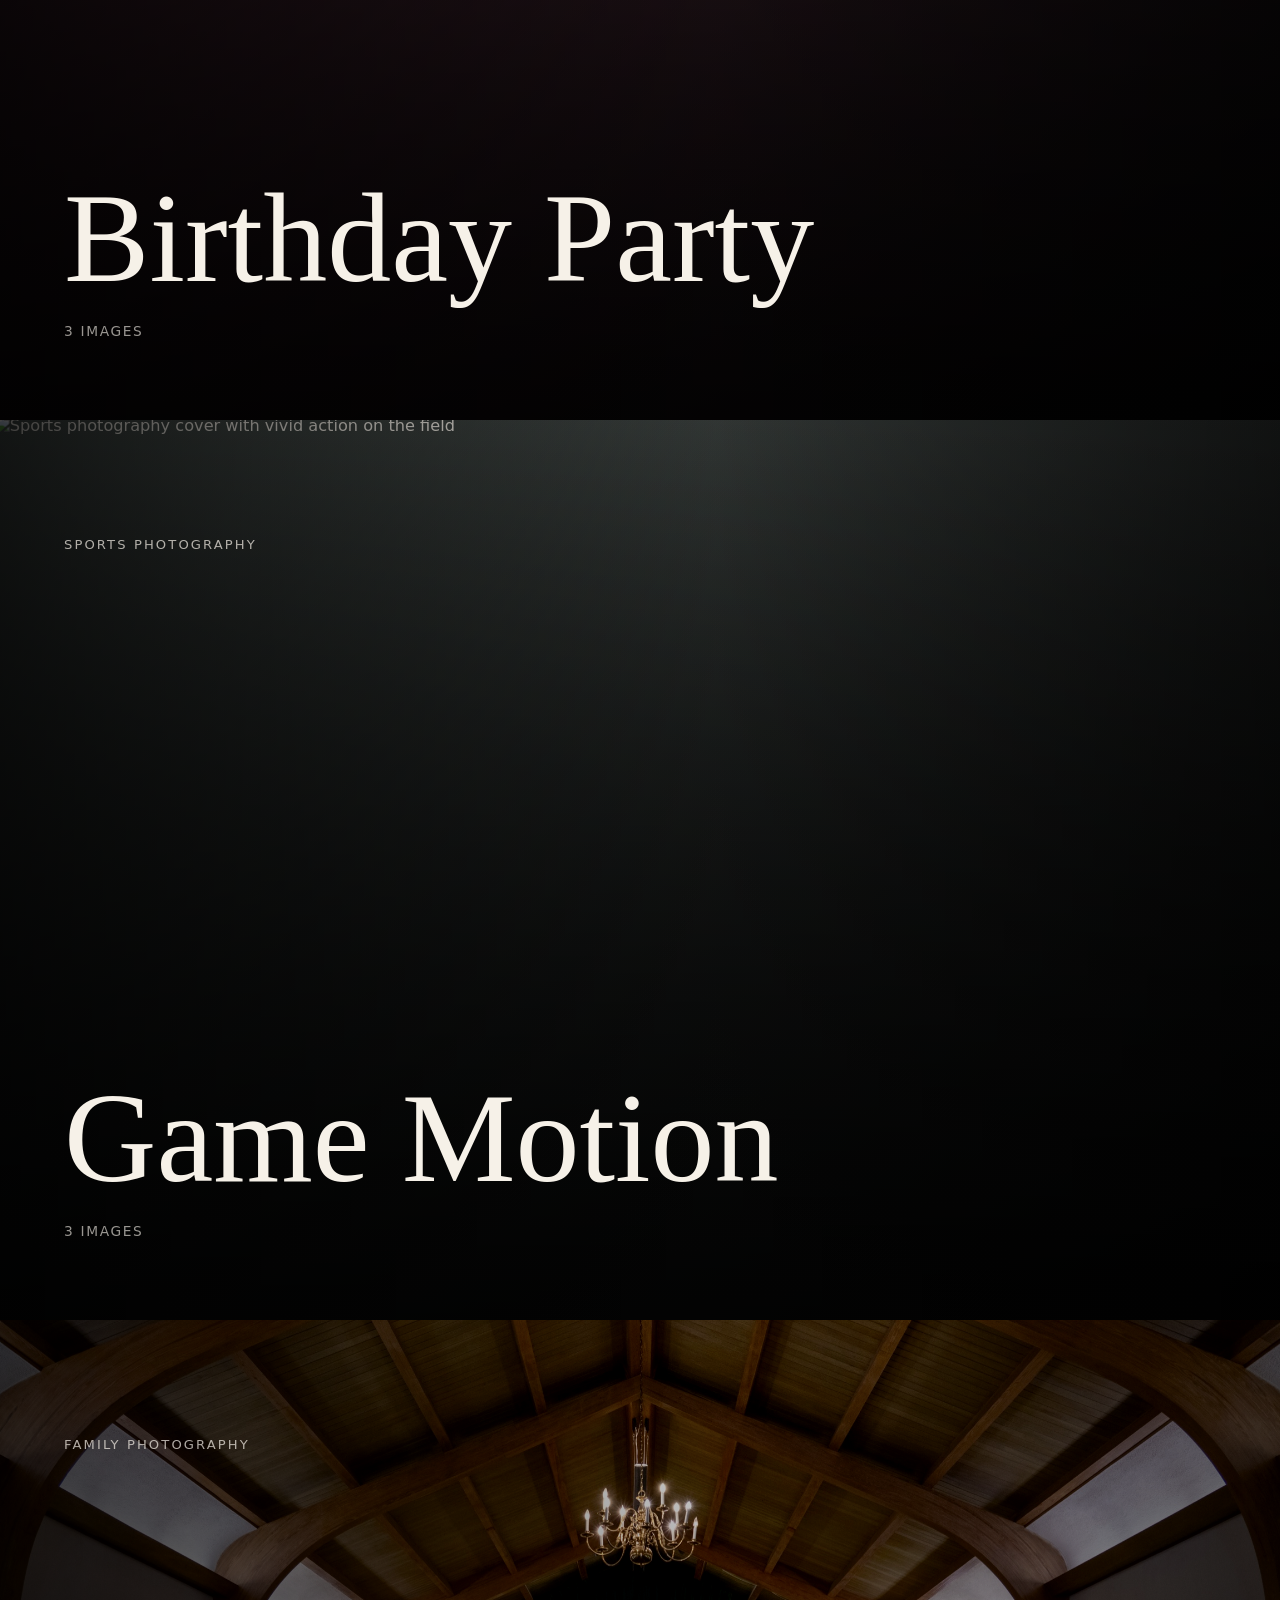
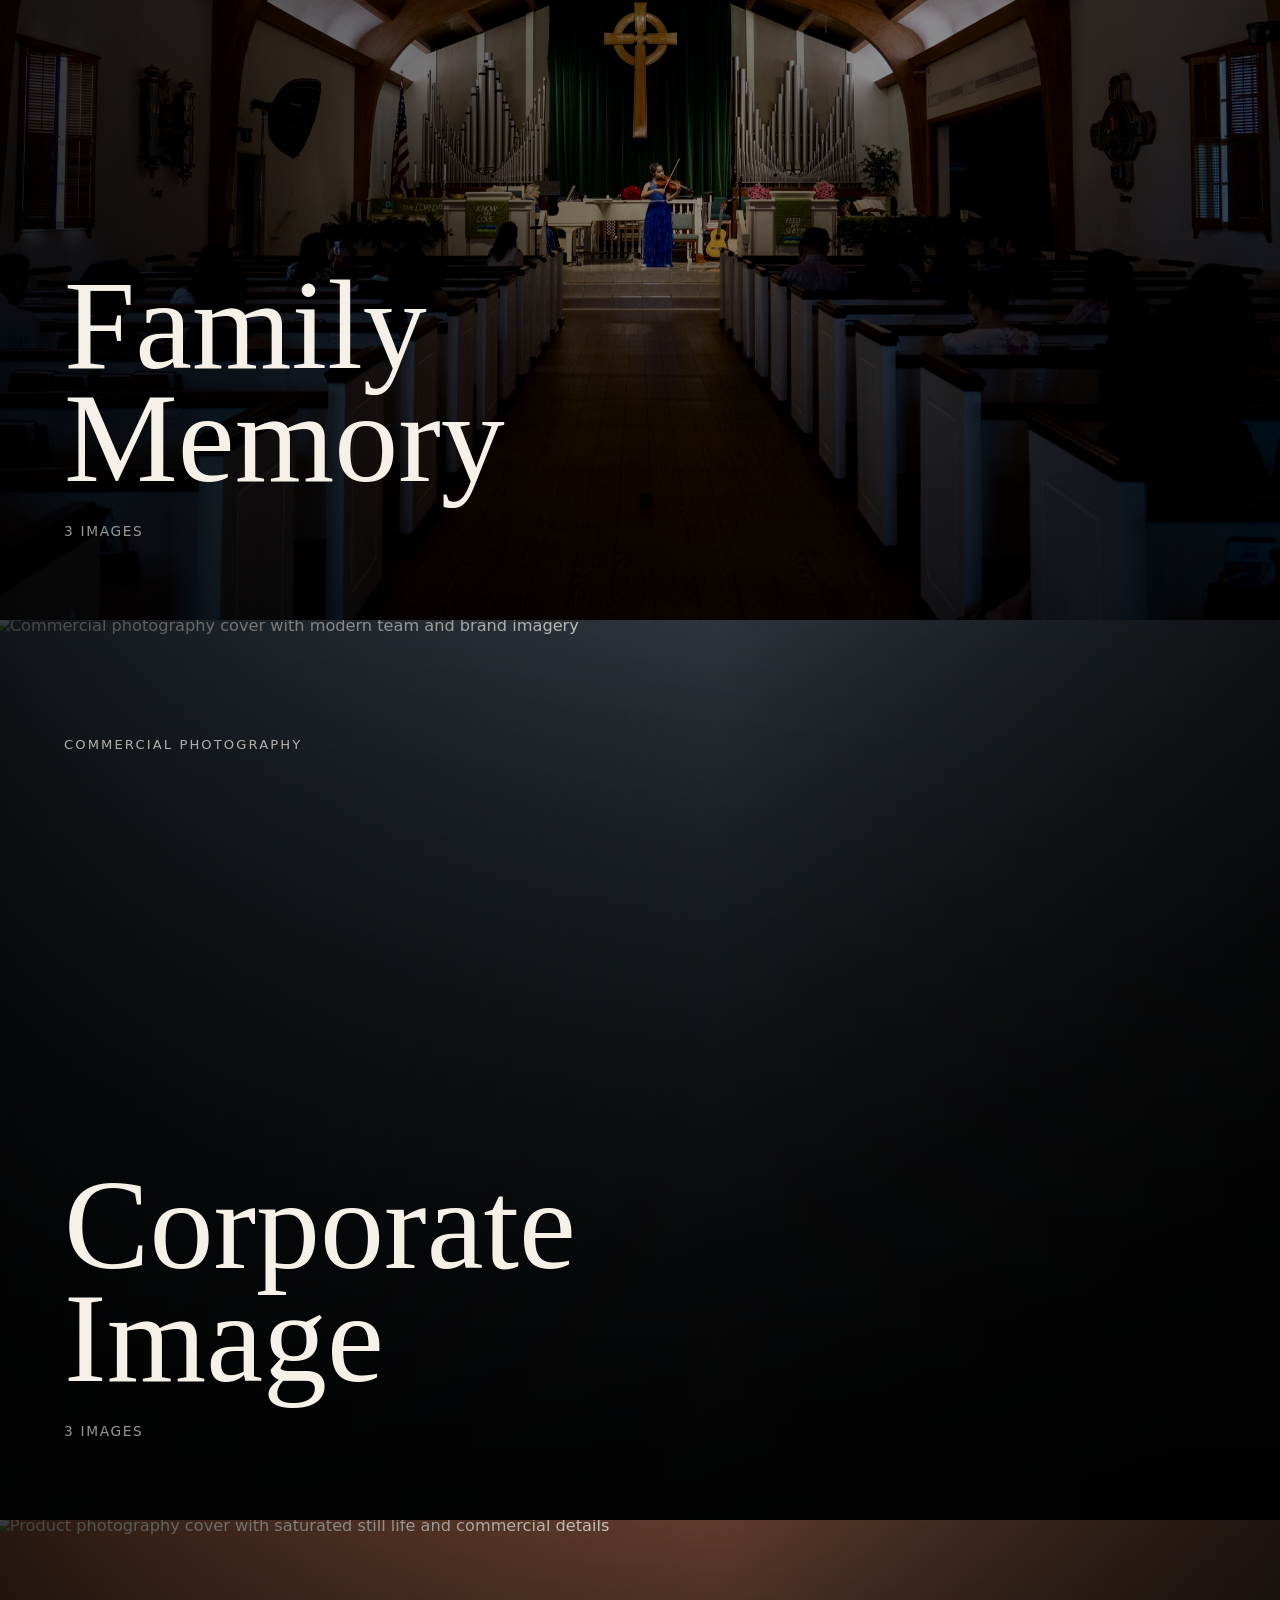
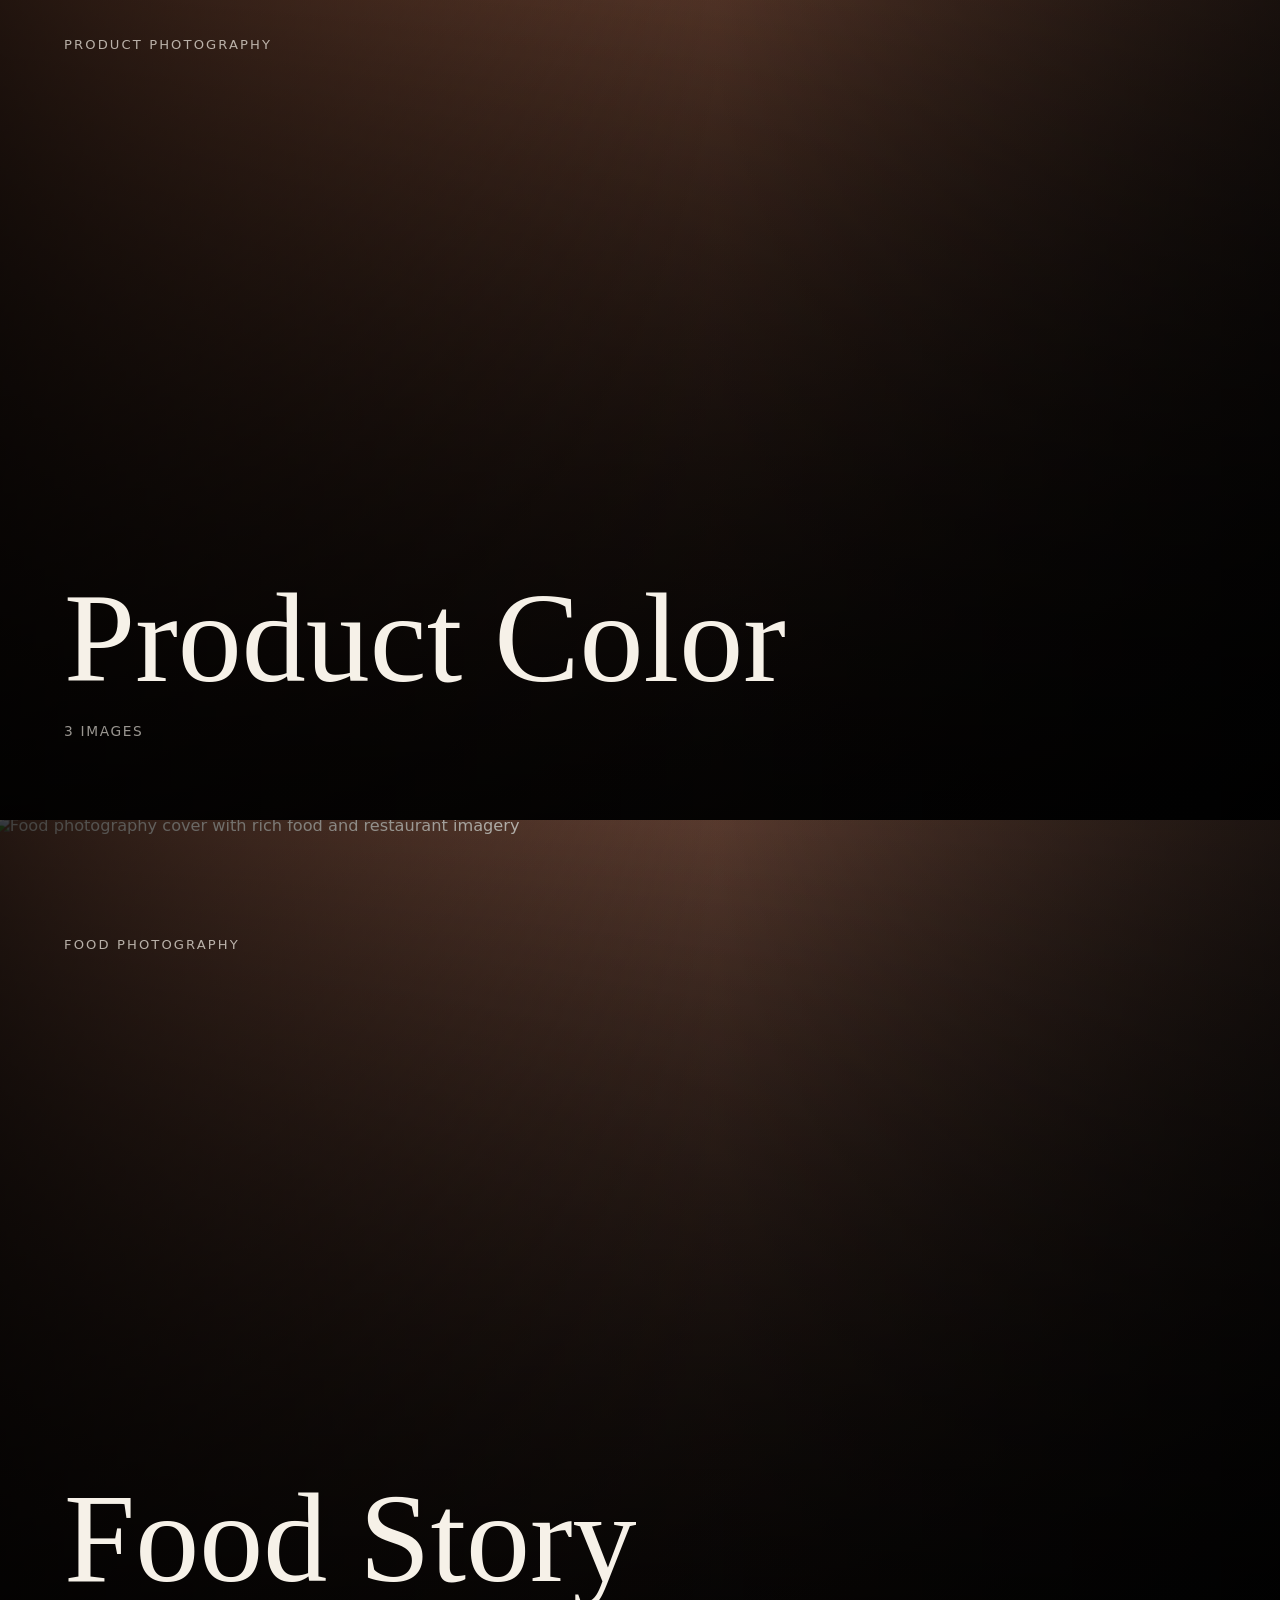
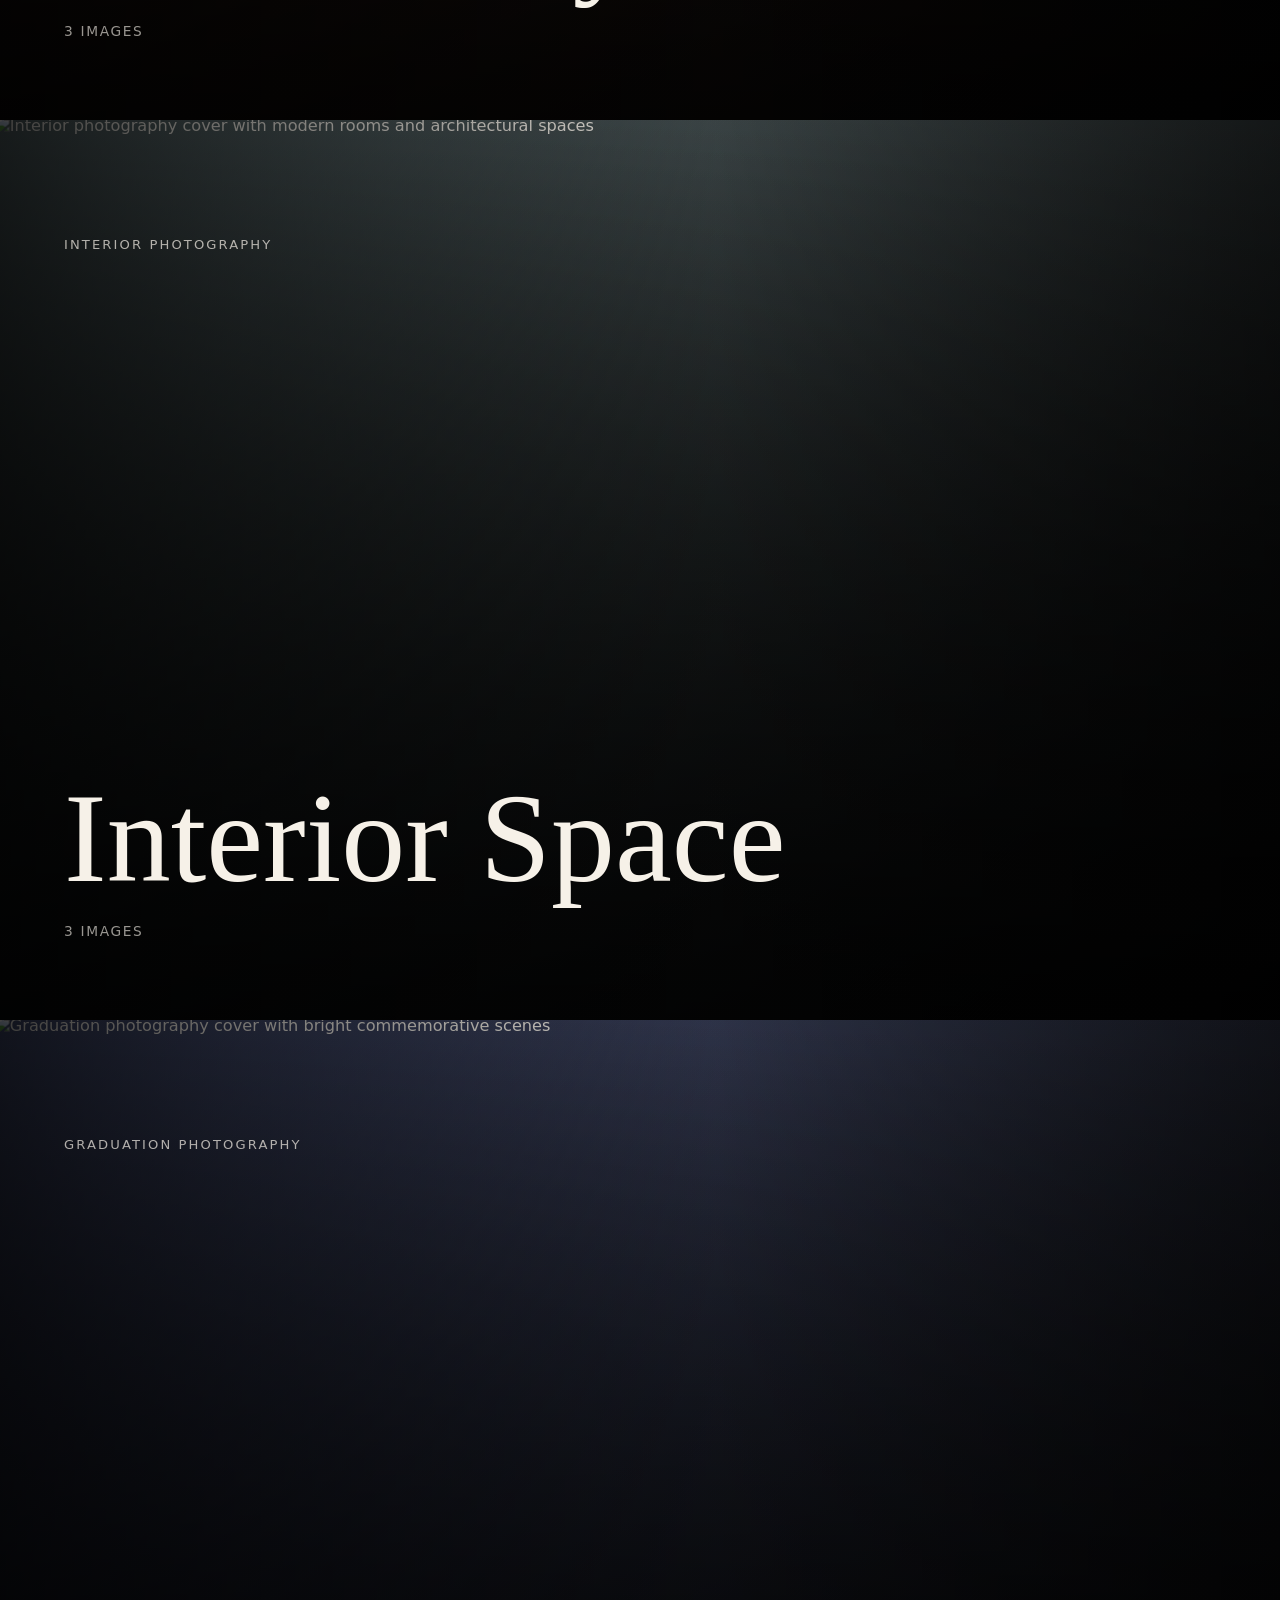
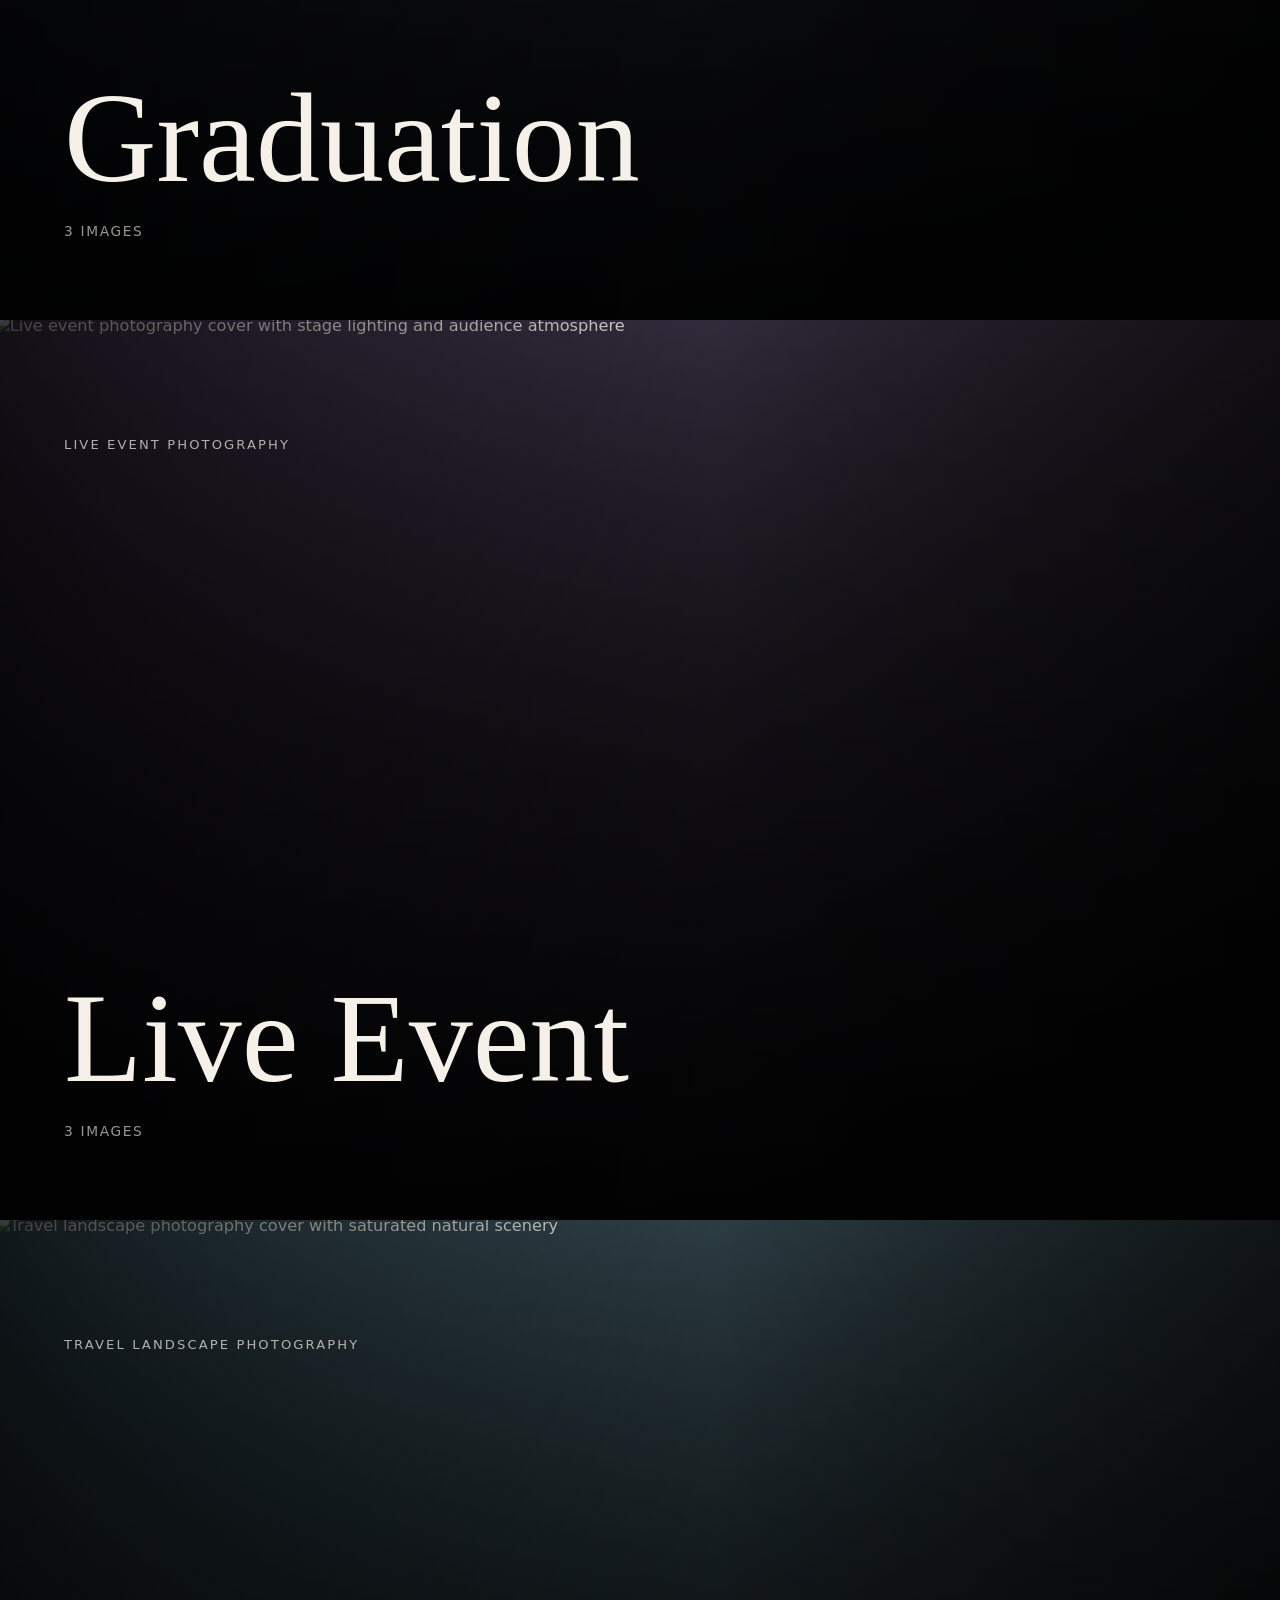
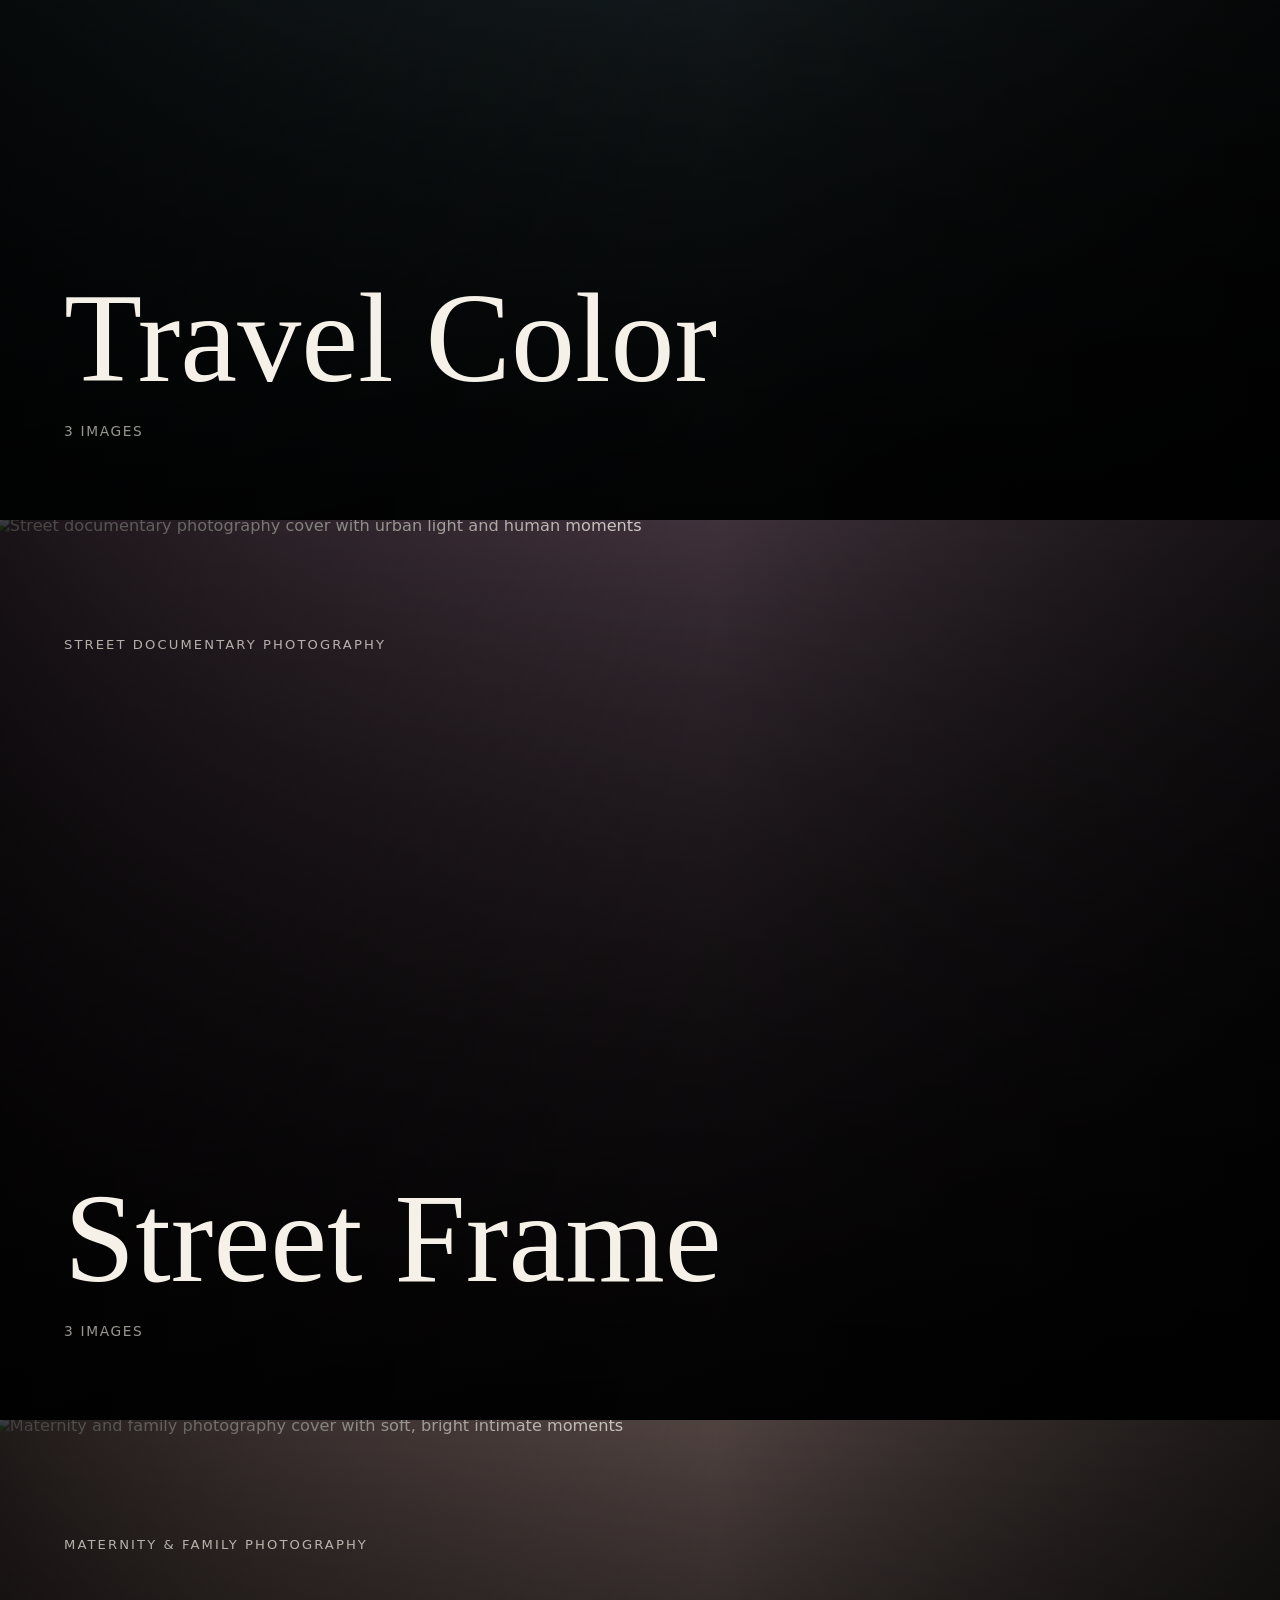
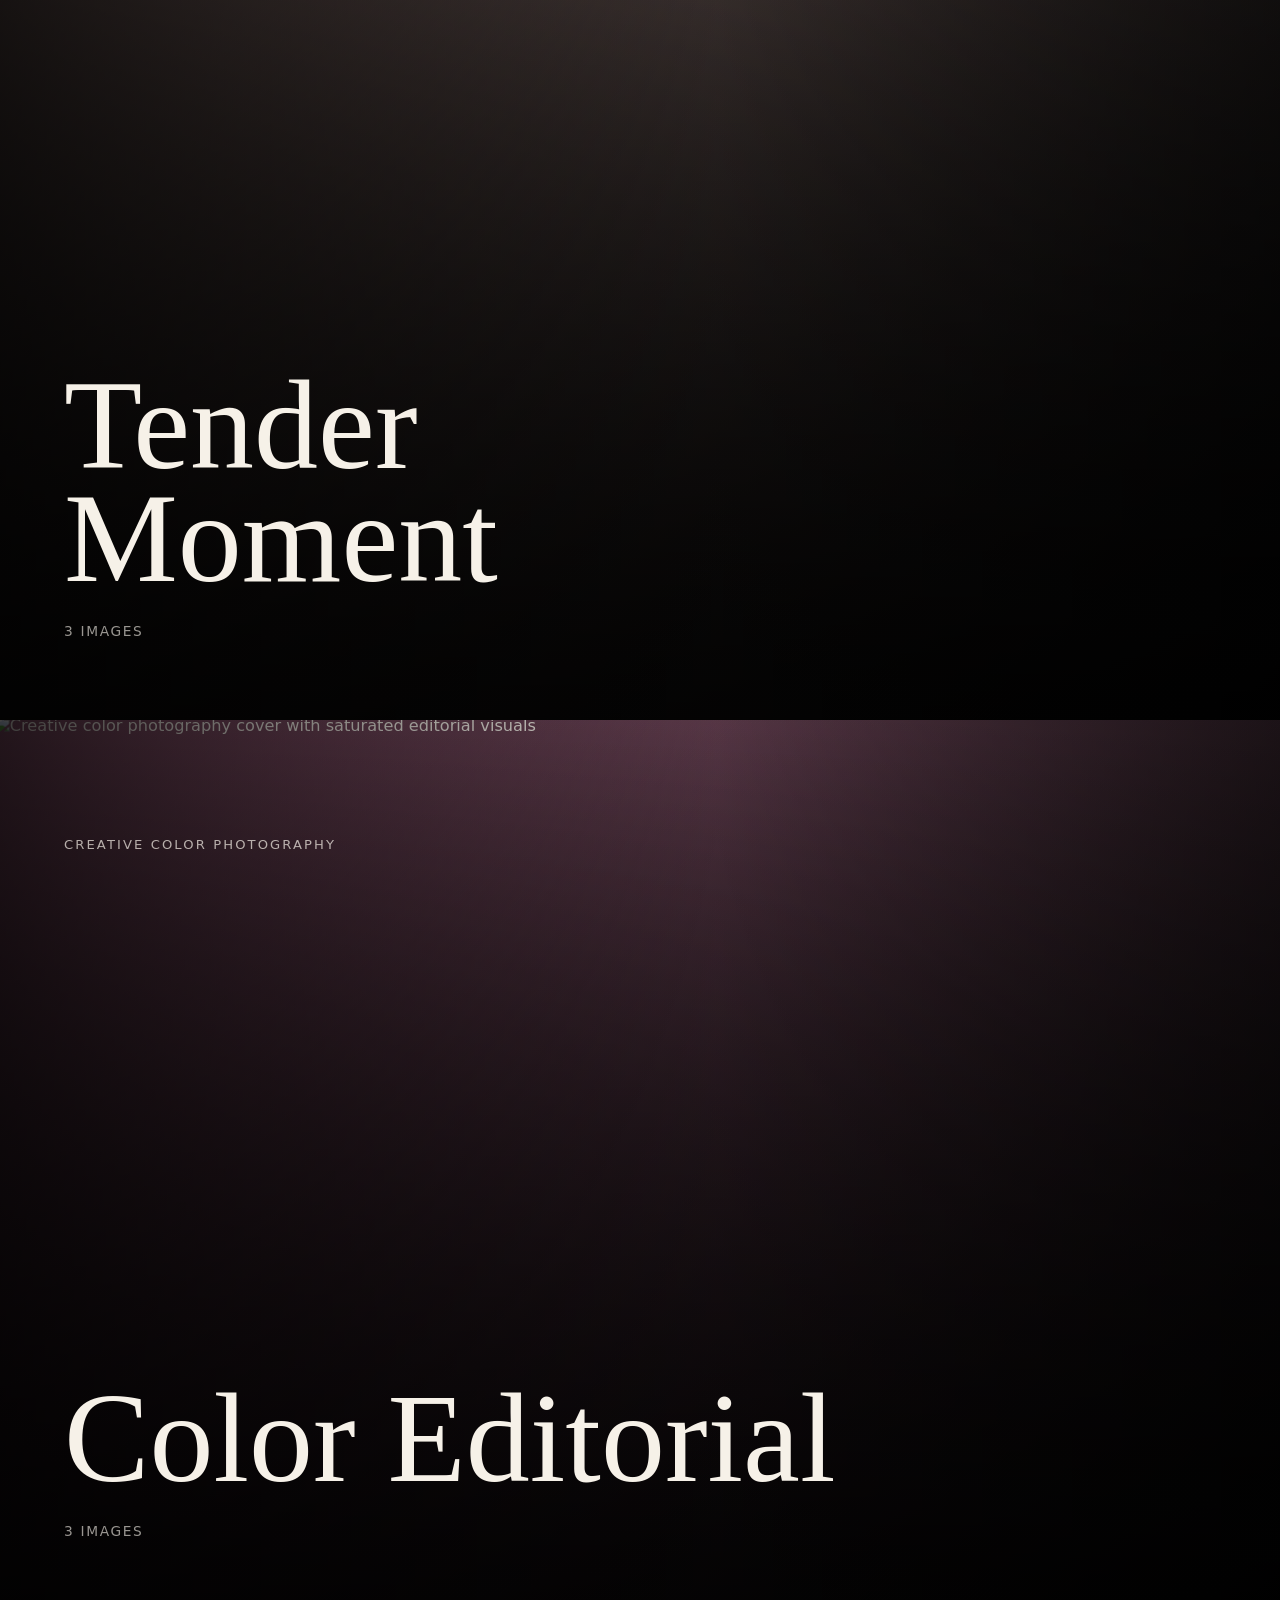
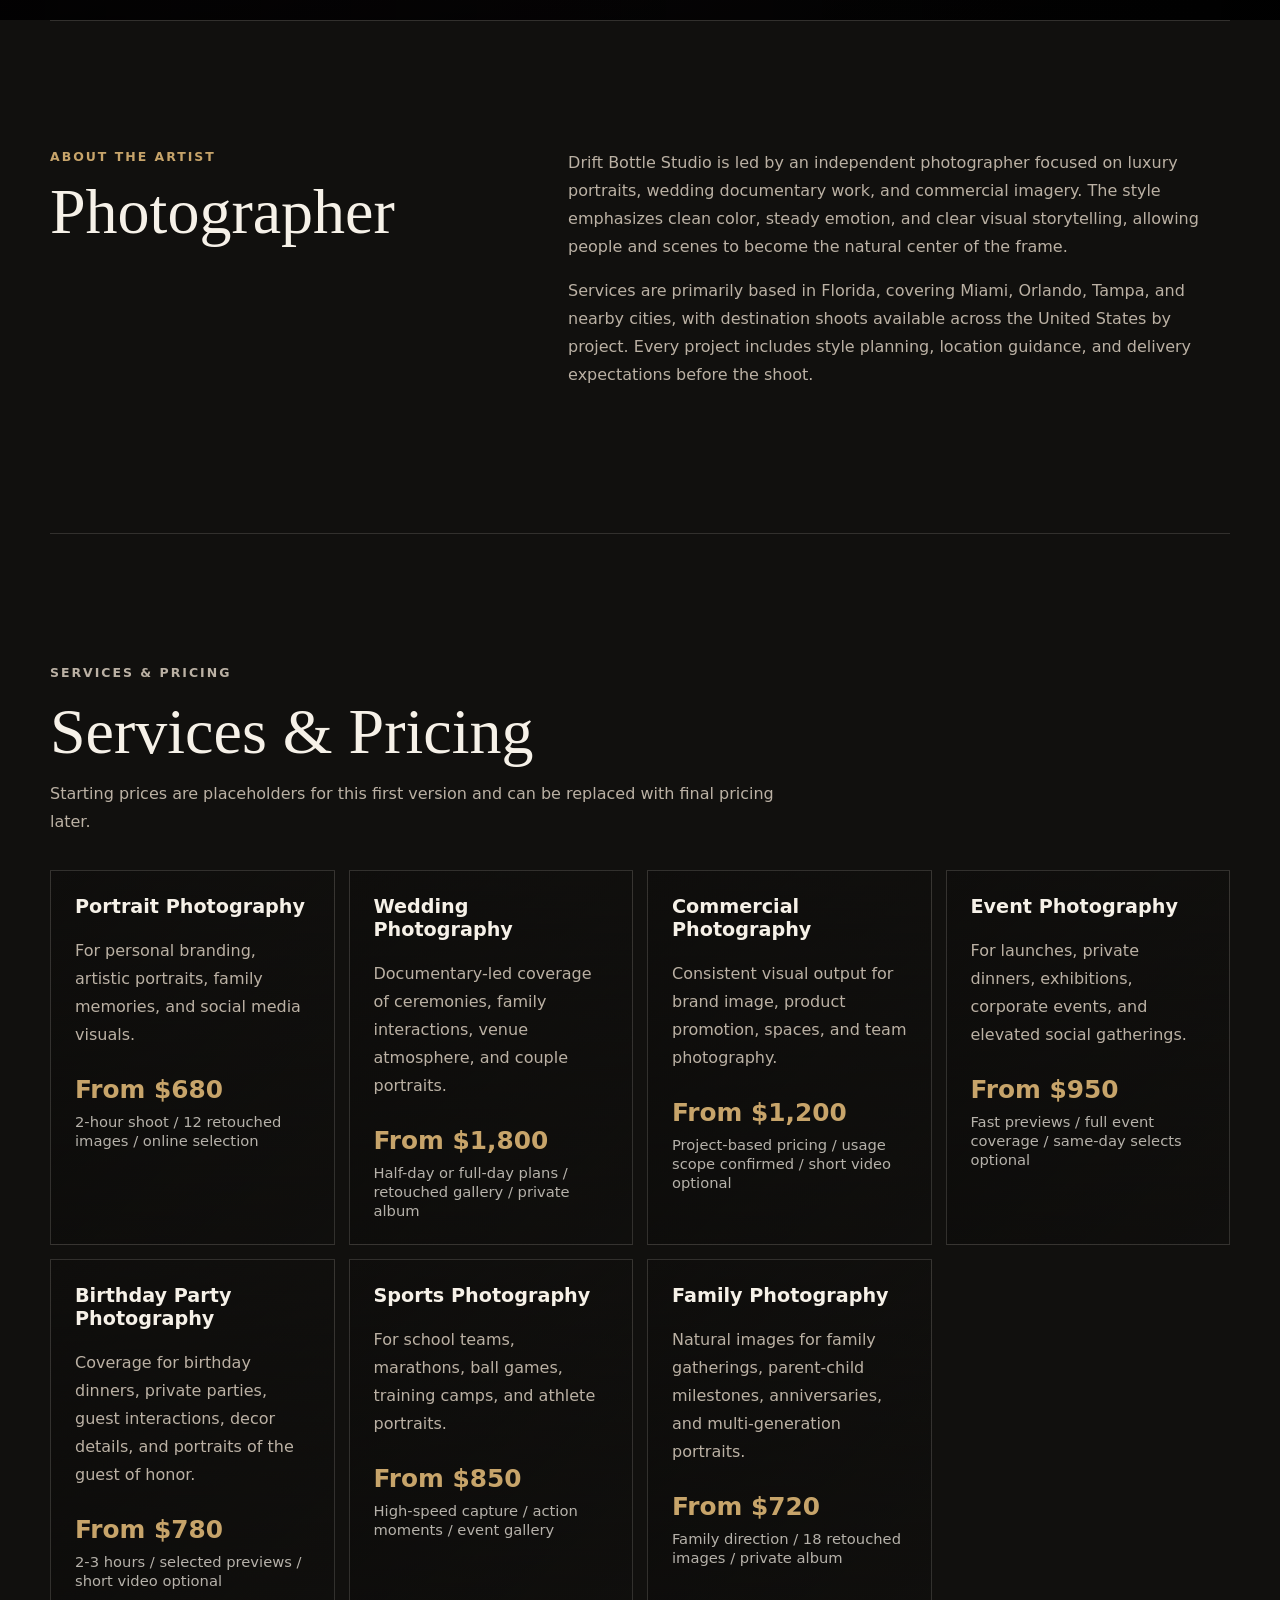
==== commit 68c48cf1: "Add admin link to homepage" ====
--- a/index.html
+++ b/index.html
@@ -106,6 +106,7 @@
         <a href="#services">Services</a>
         <a href="#faq">FAQ</a>
         <a href="#inquiry">Inquiry</a>
+        <a href="/admin/">Admin</a>
       </nav>
     </header>
 
@@ -438,4 +439,3 @@
 </html>
 
 
-
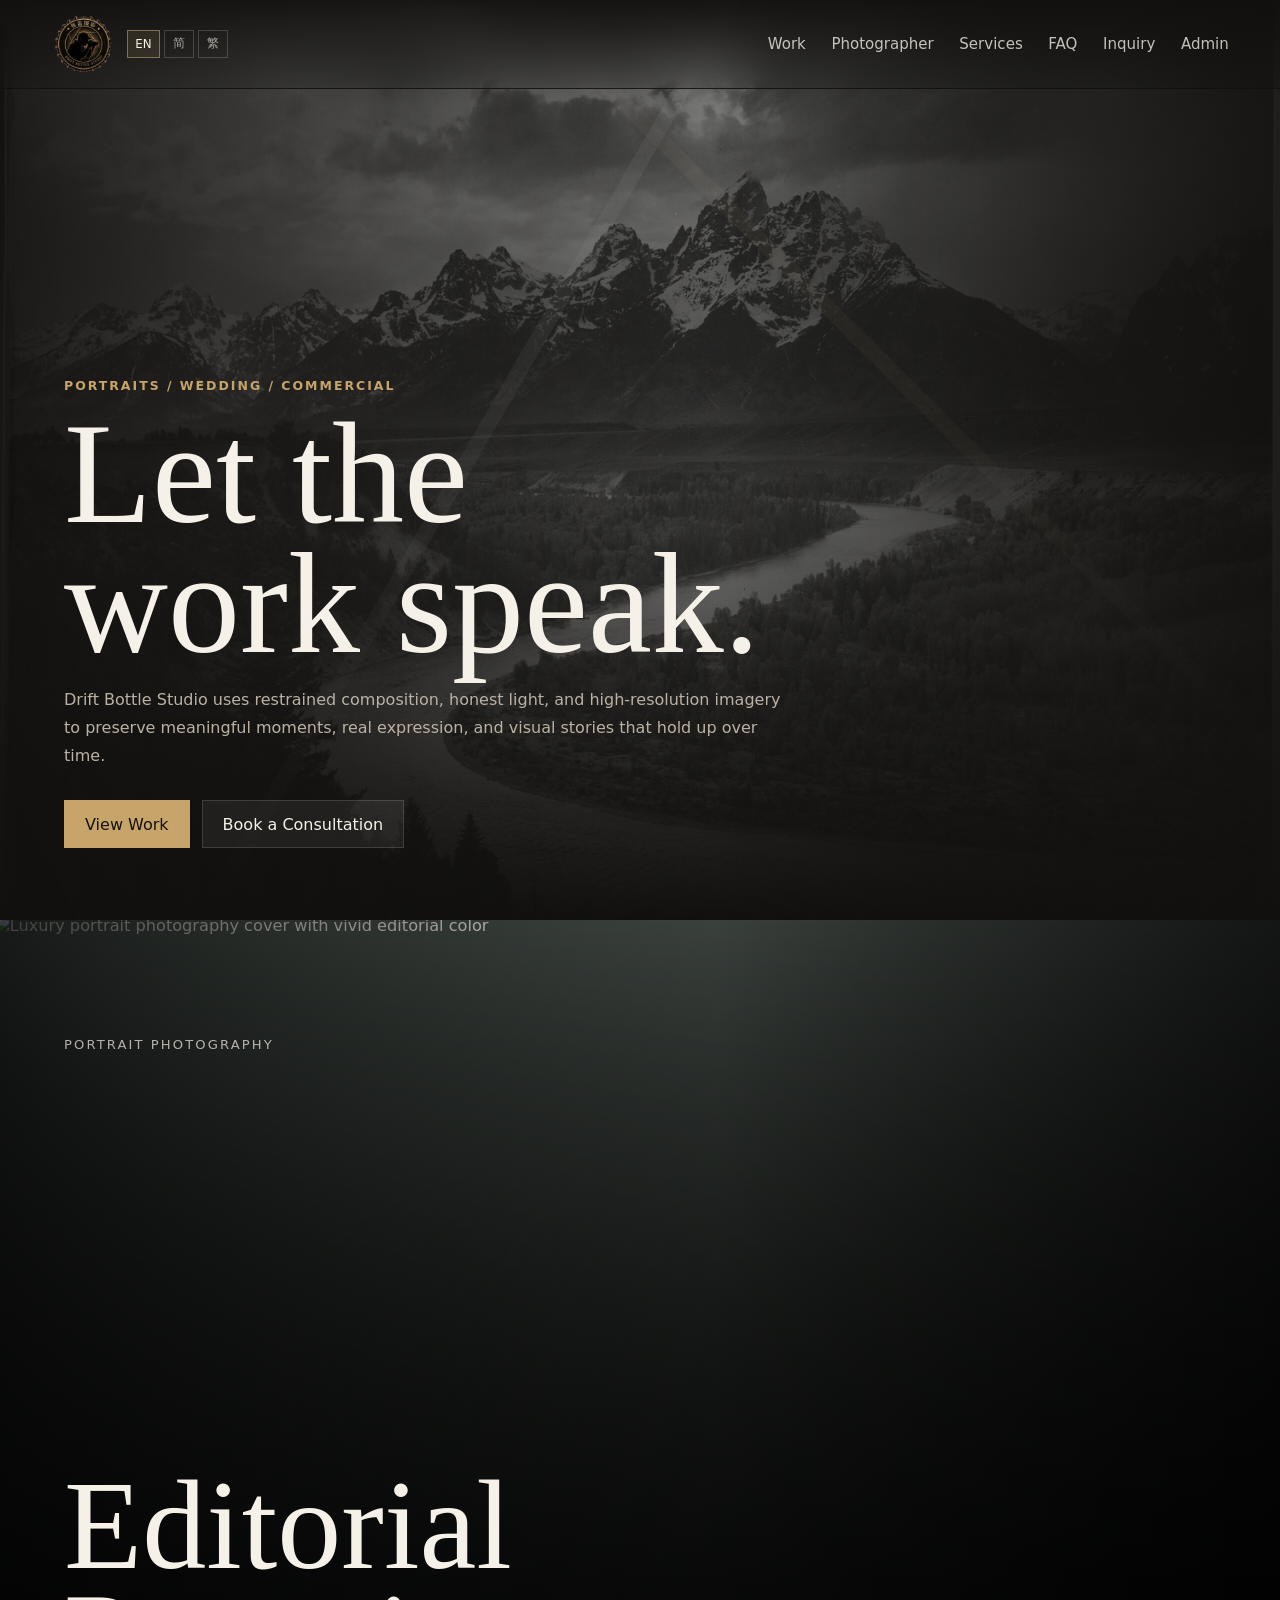
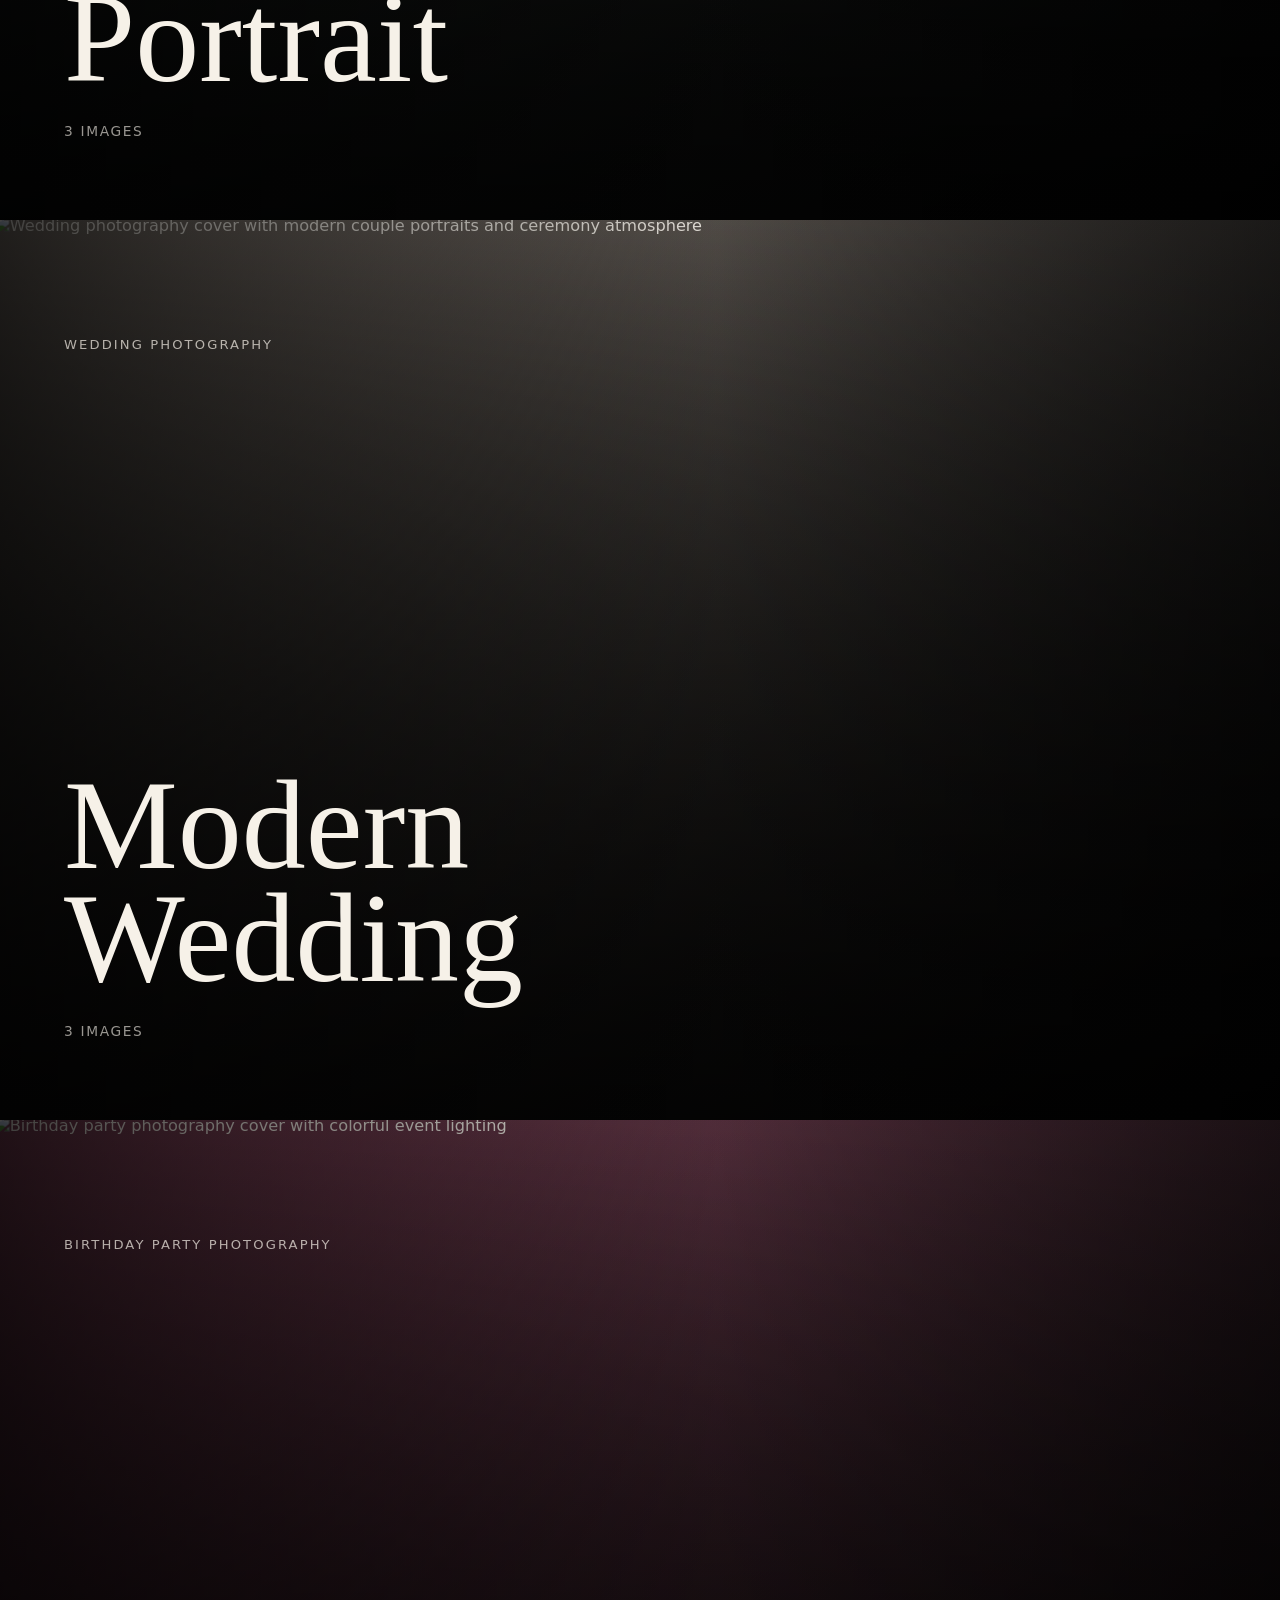
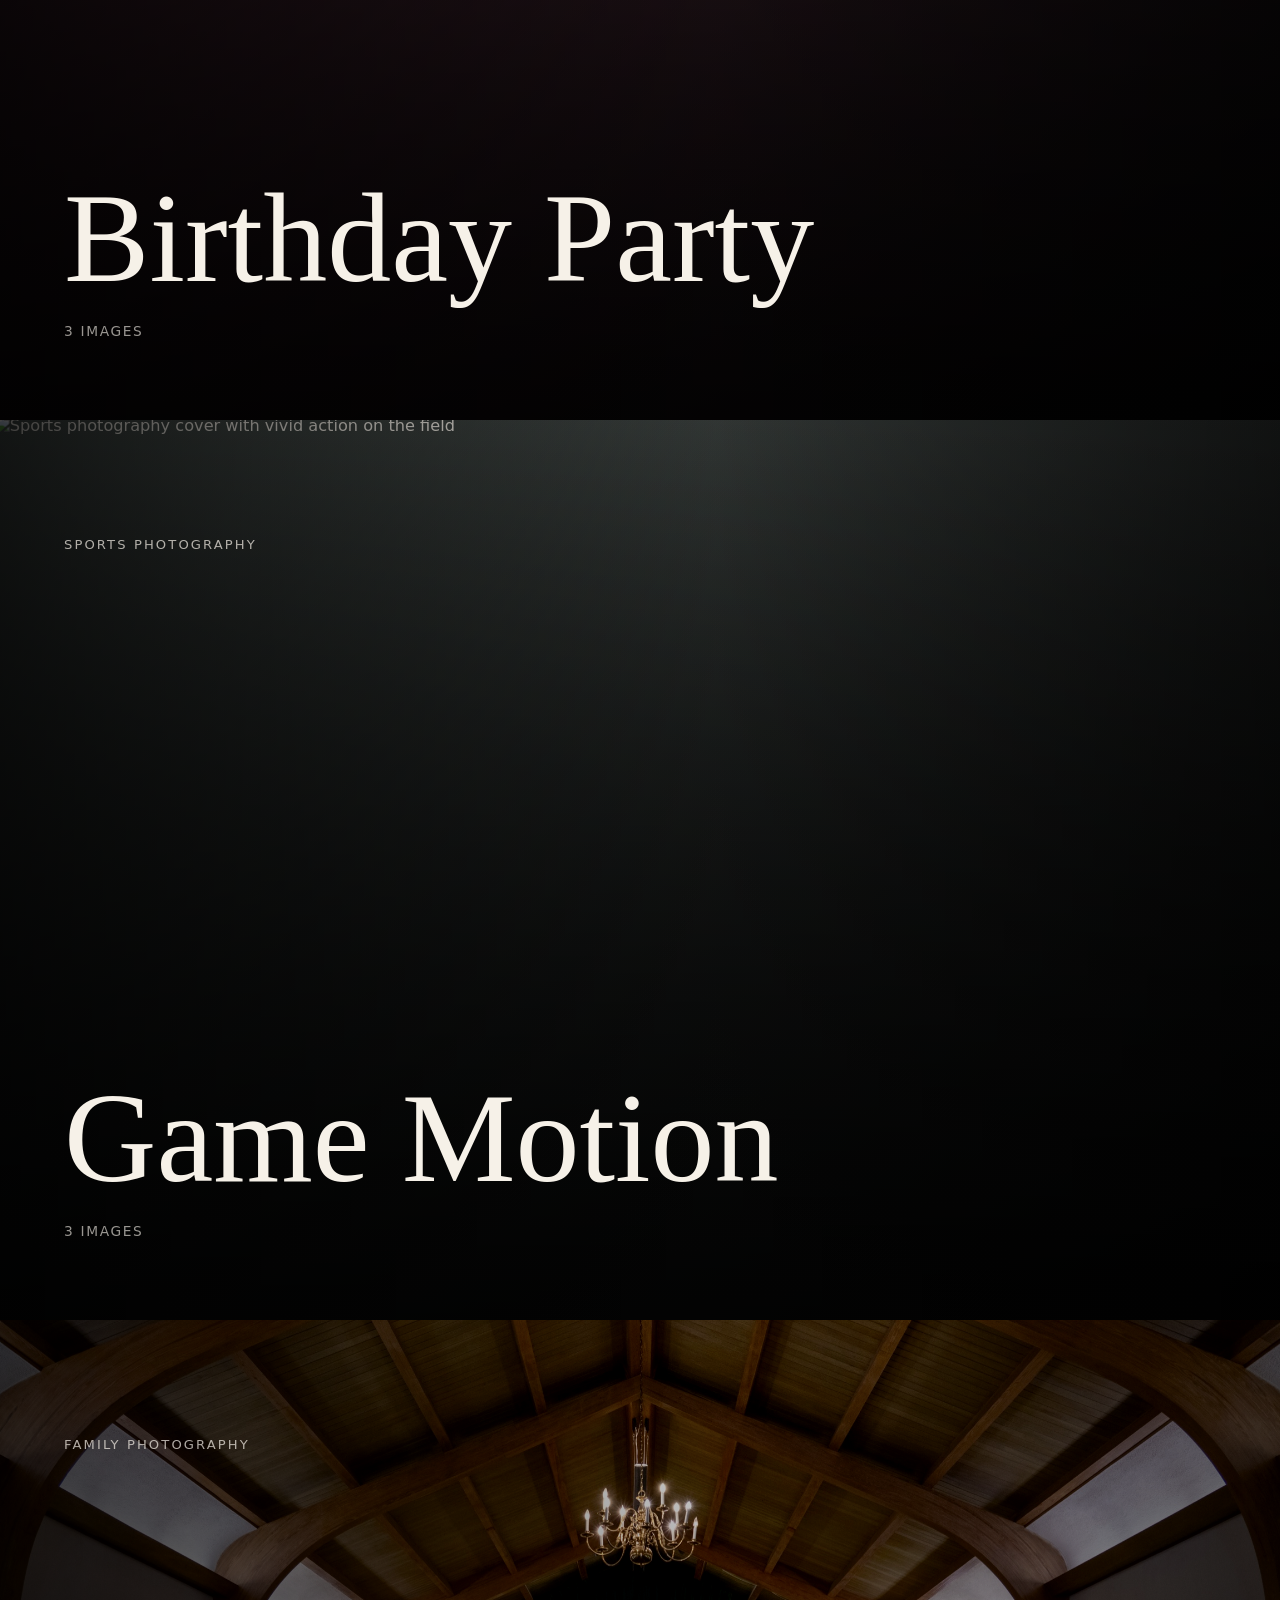
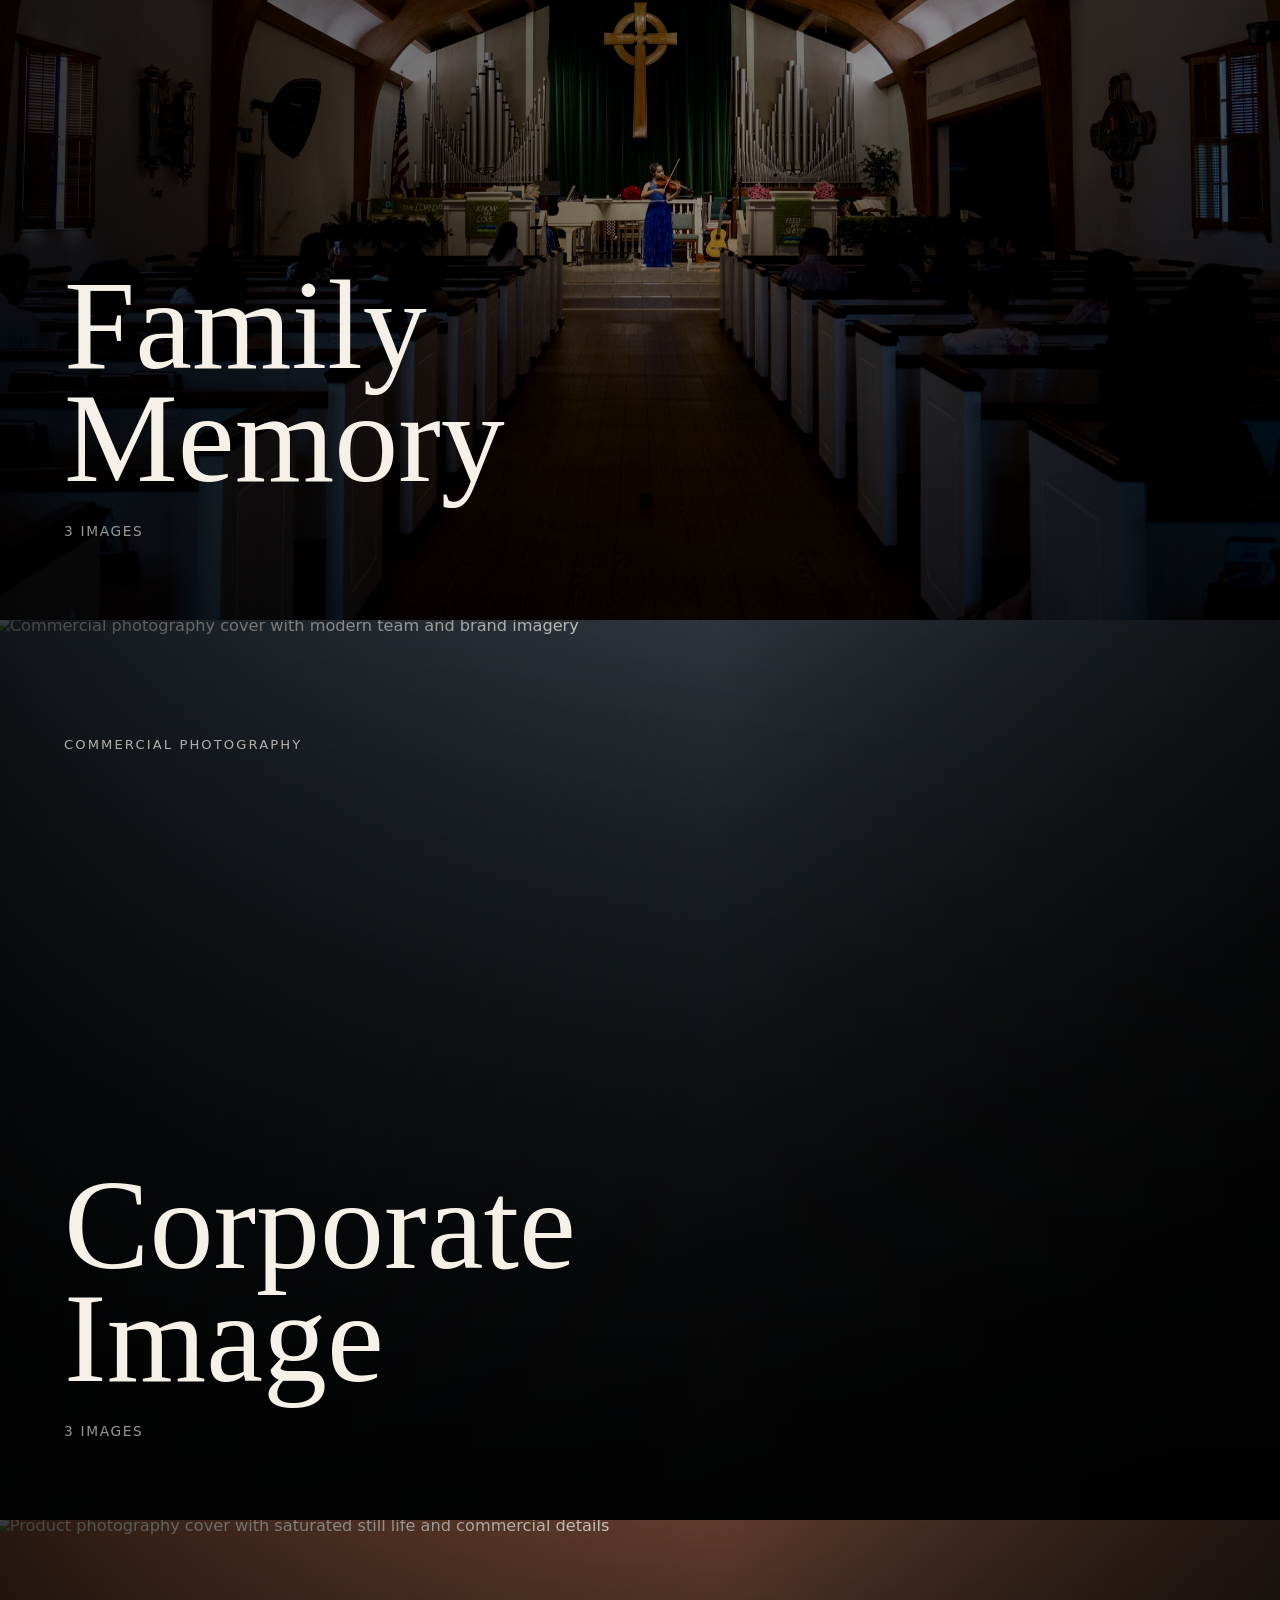
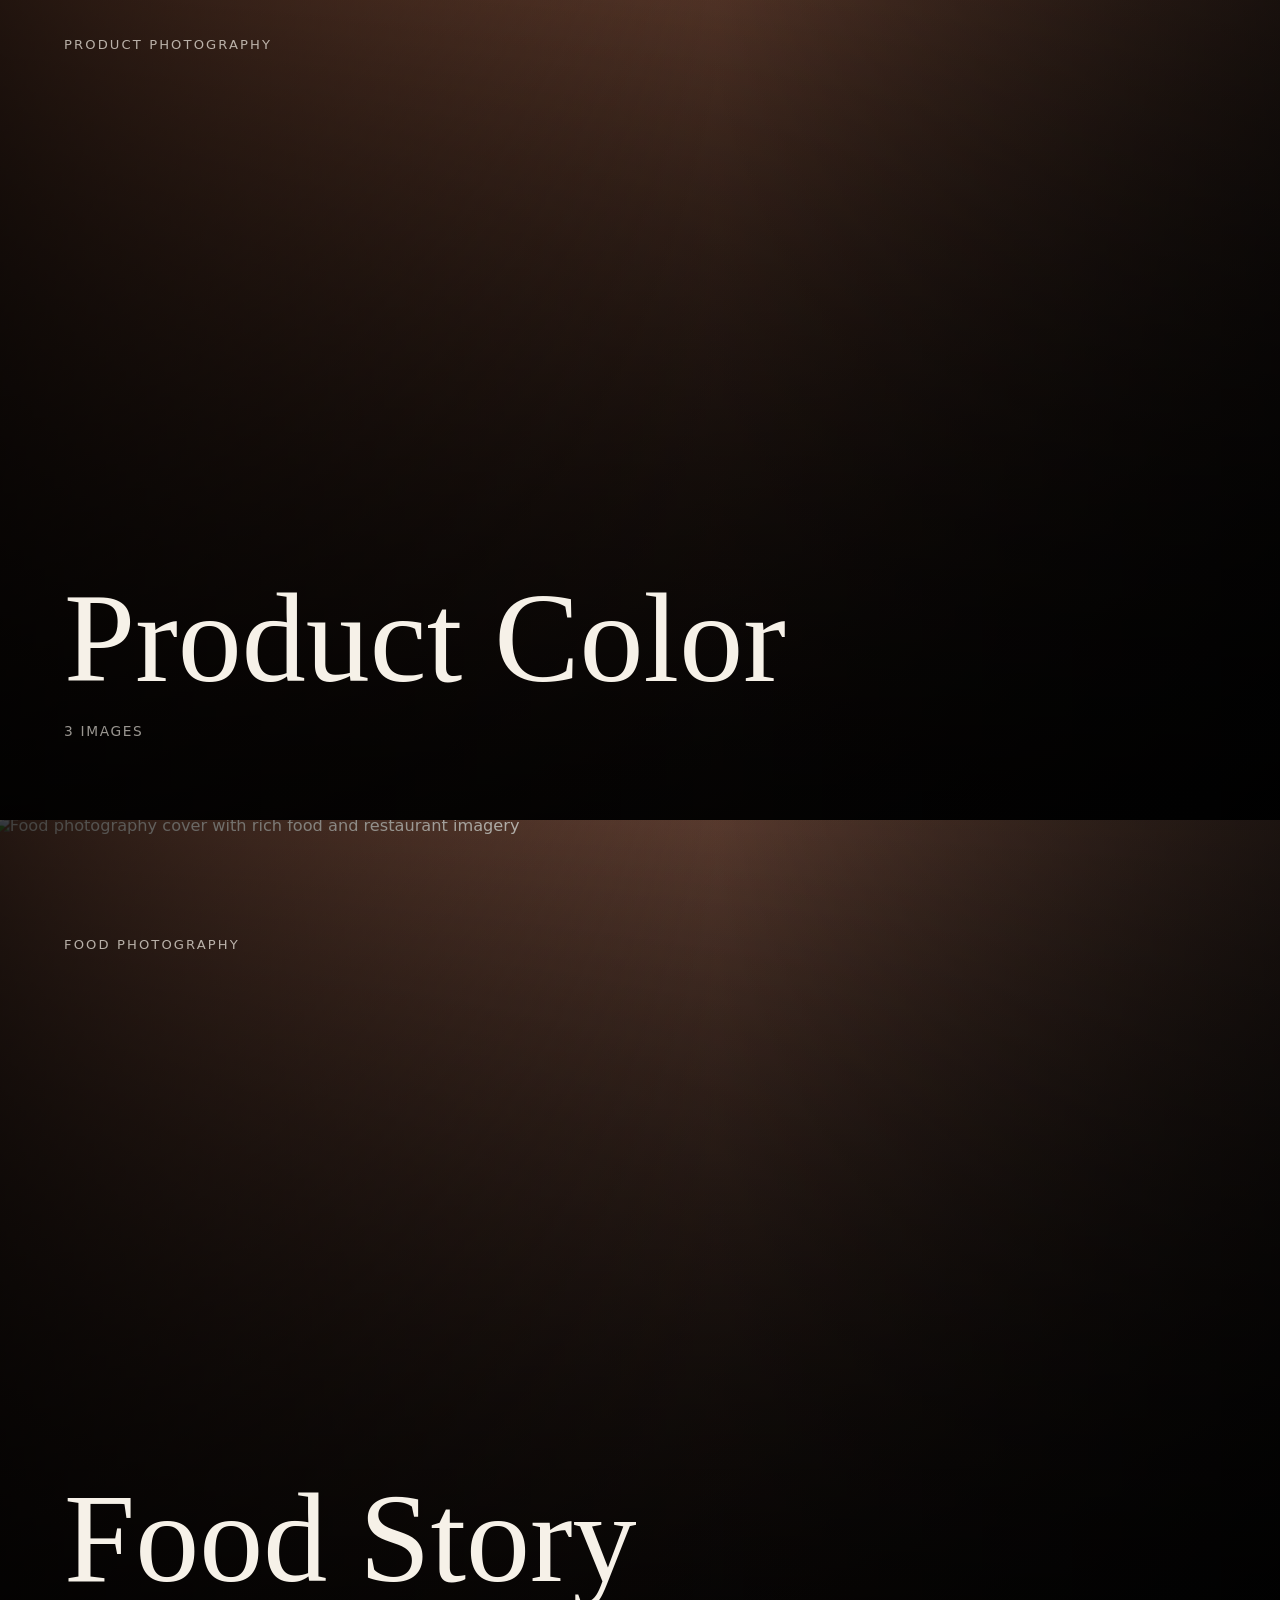
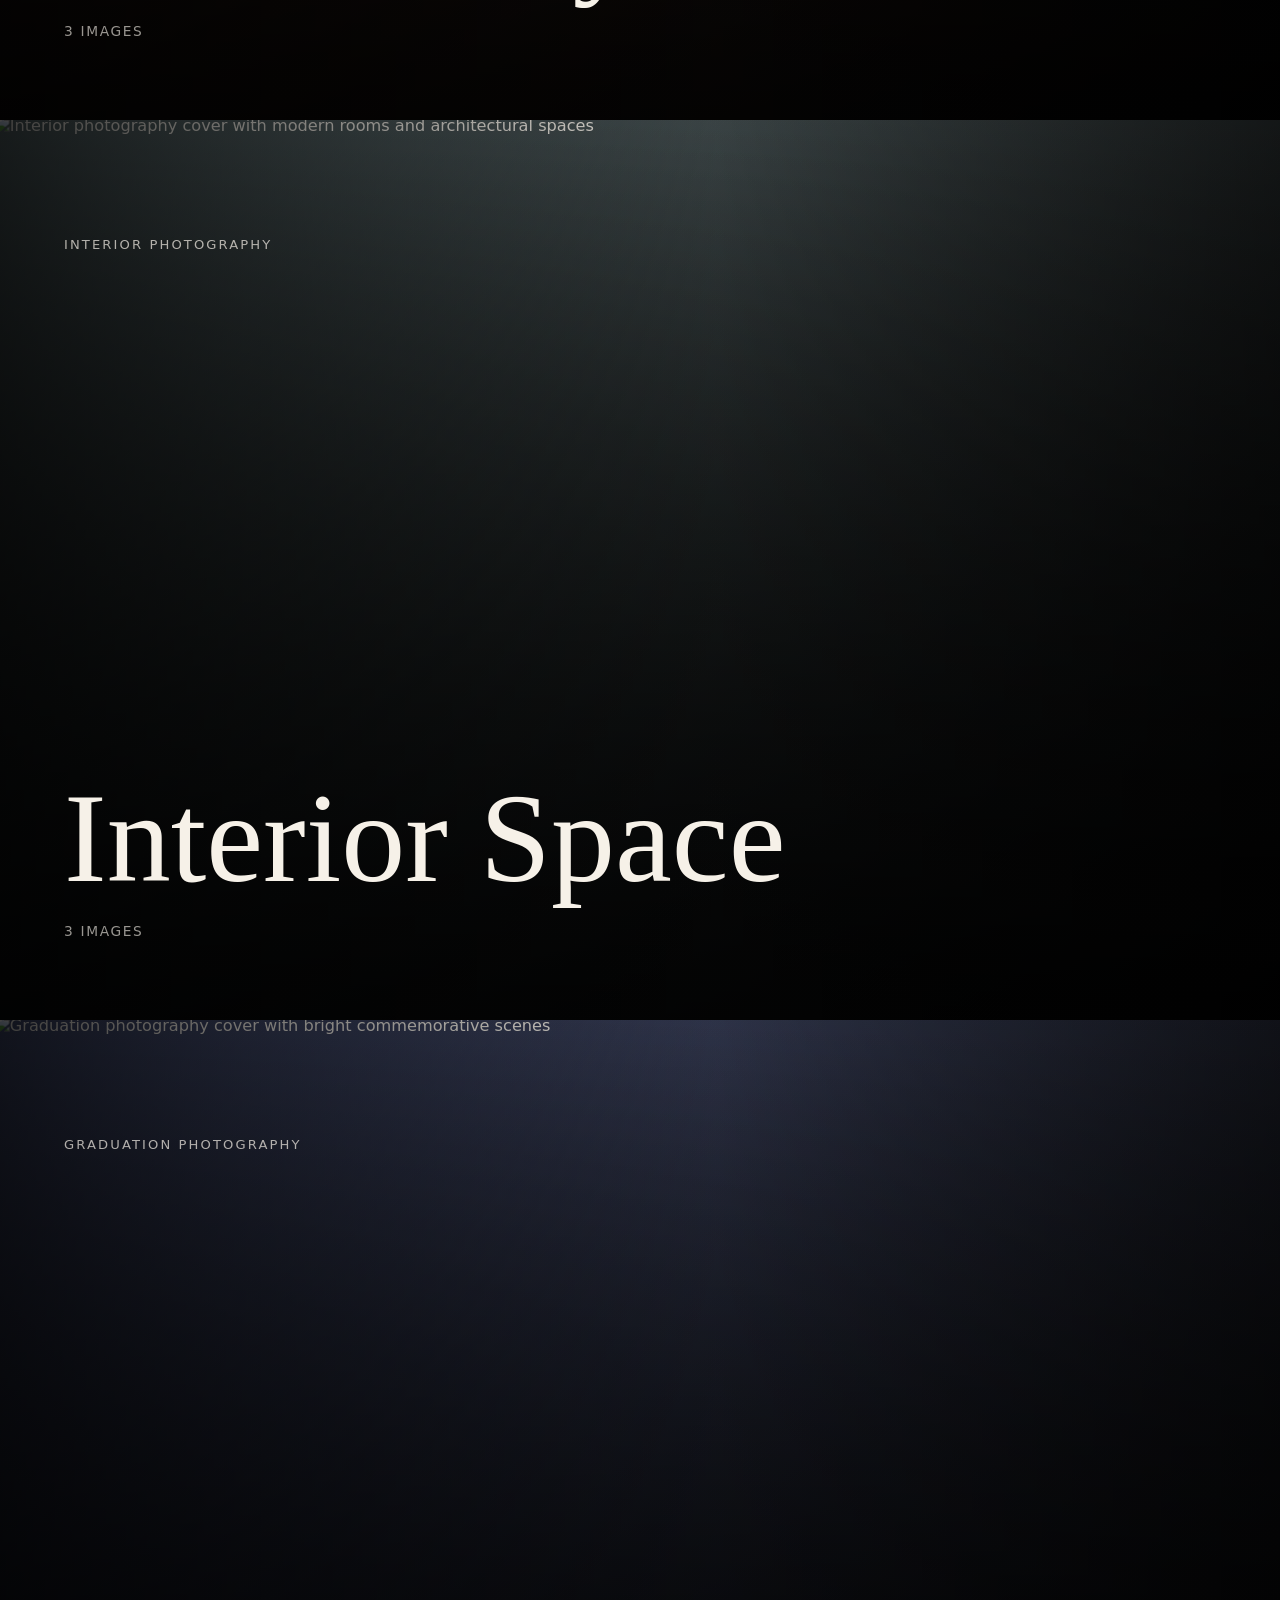
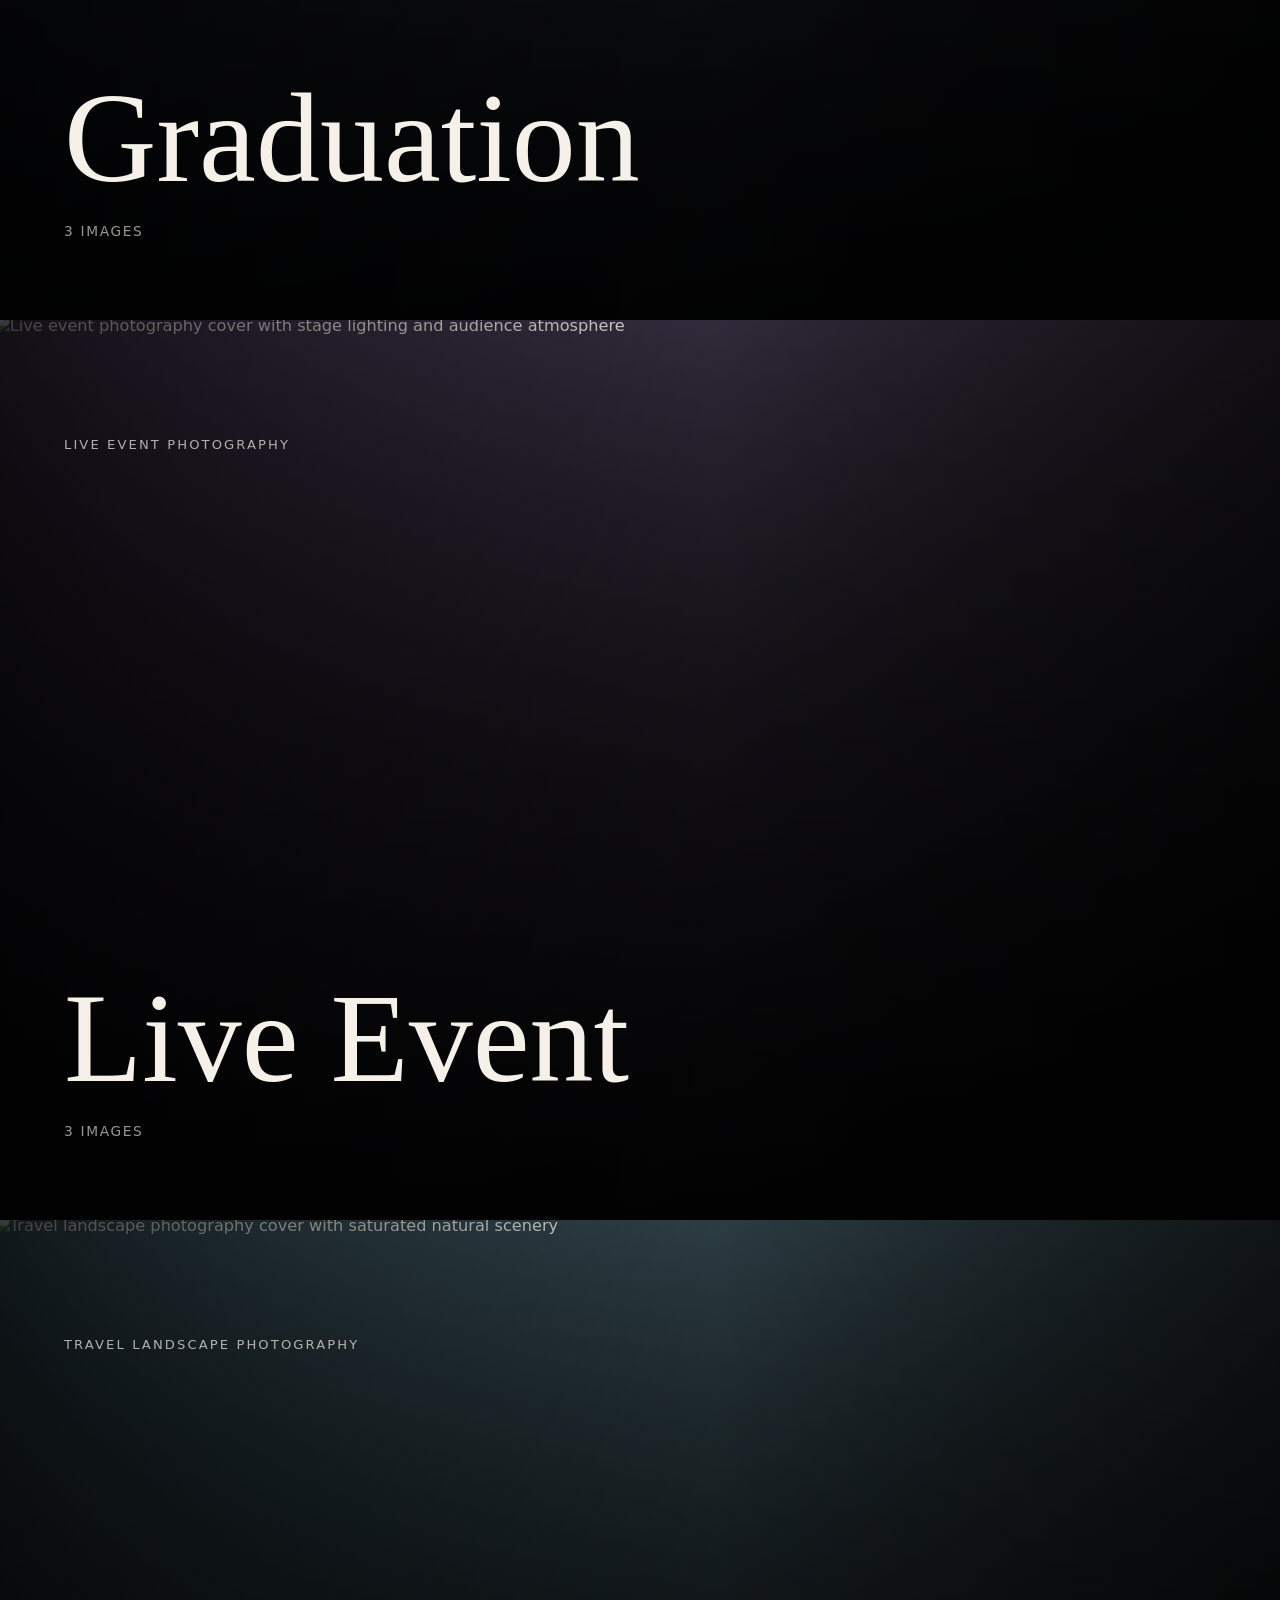
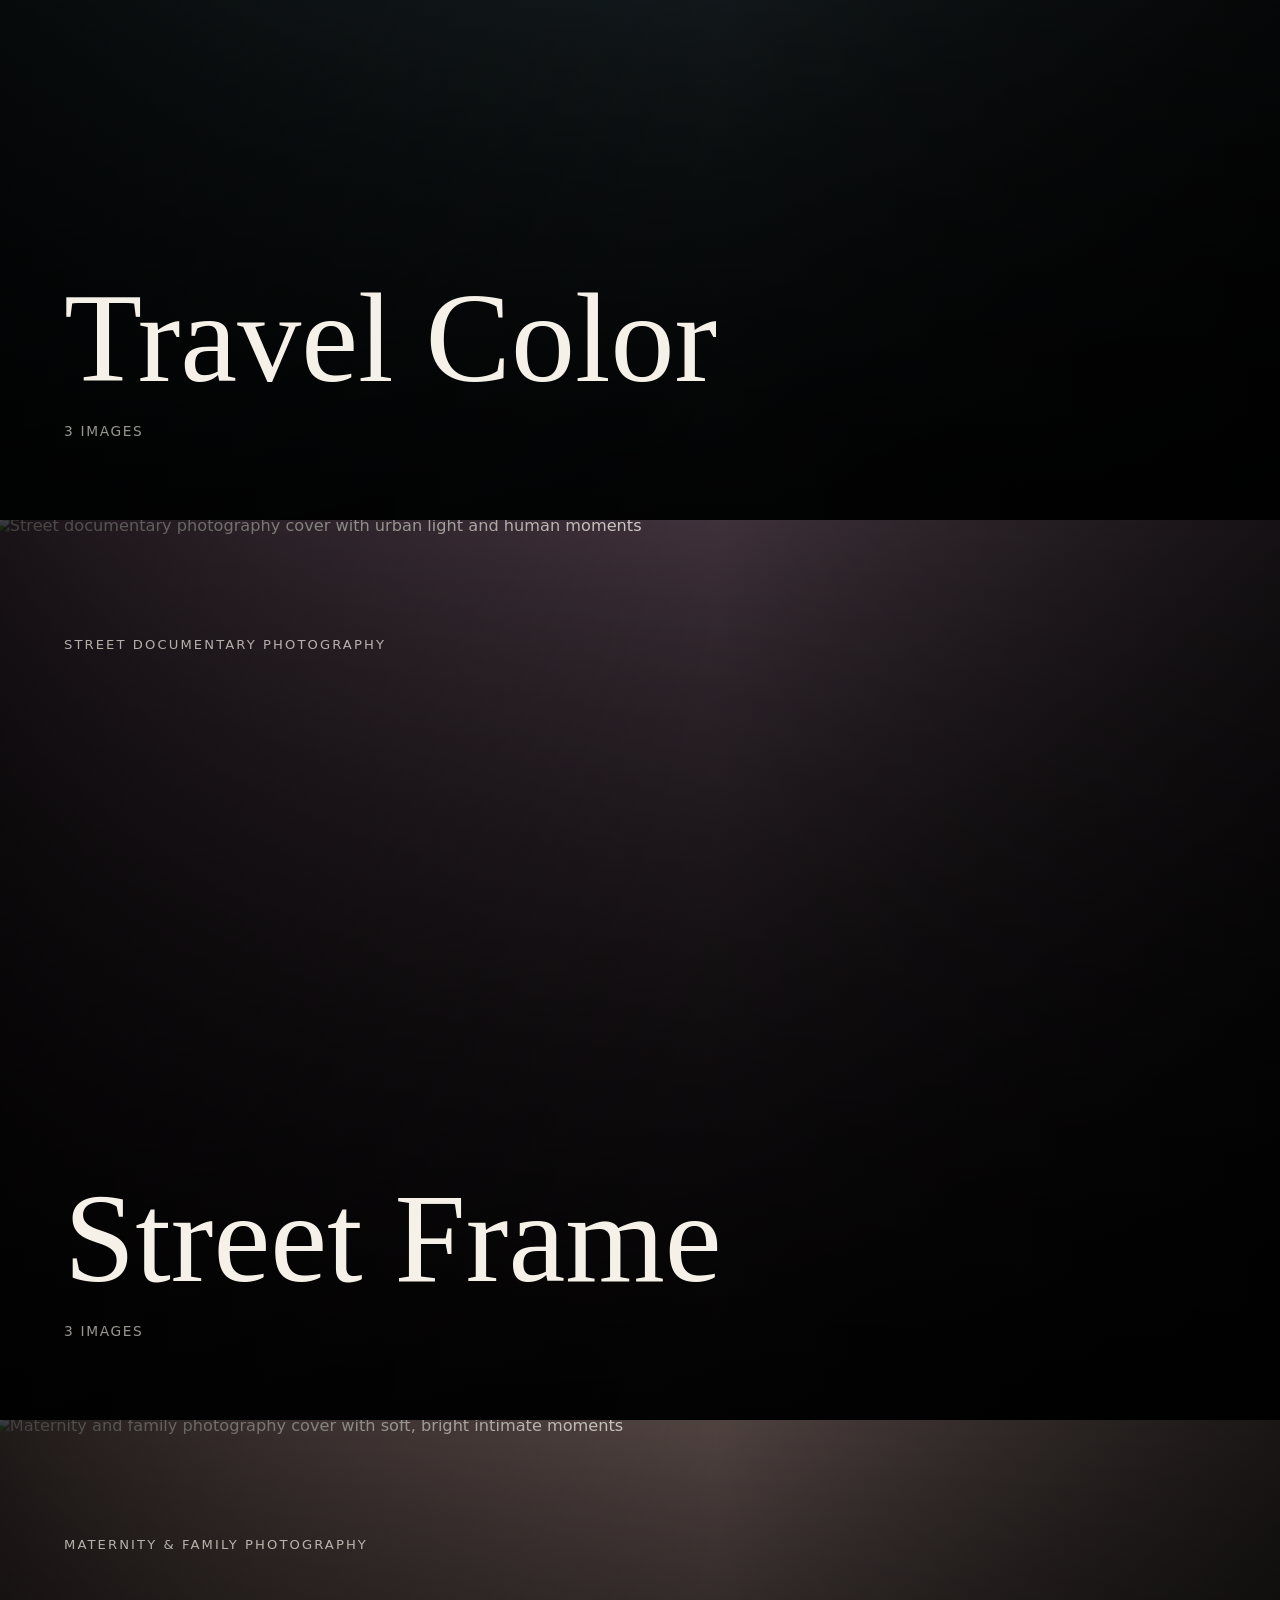
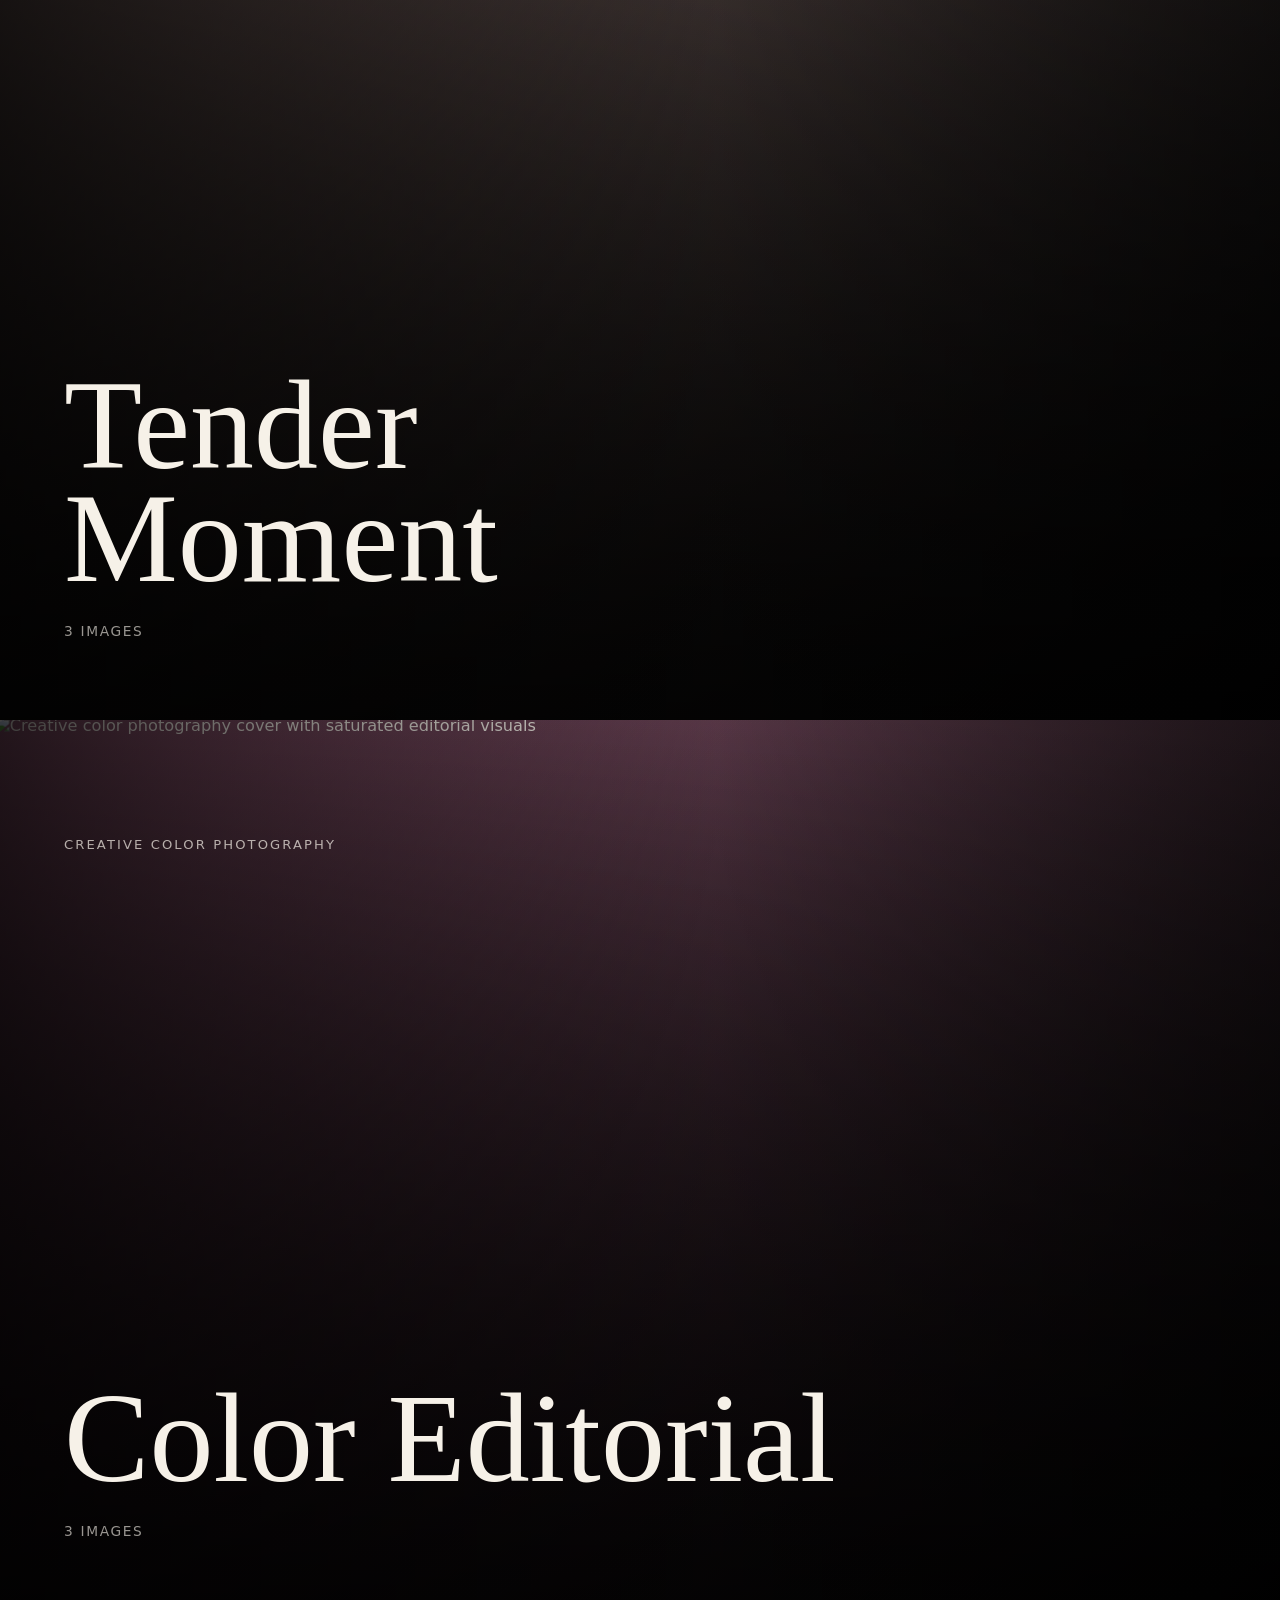
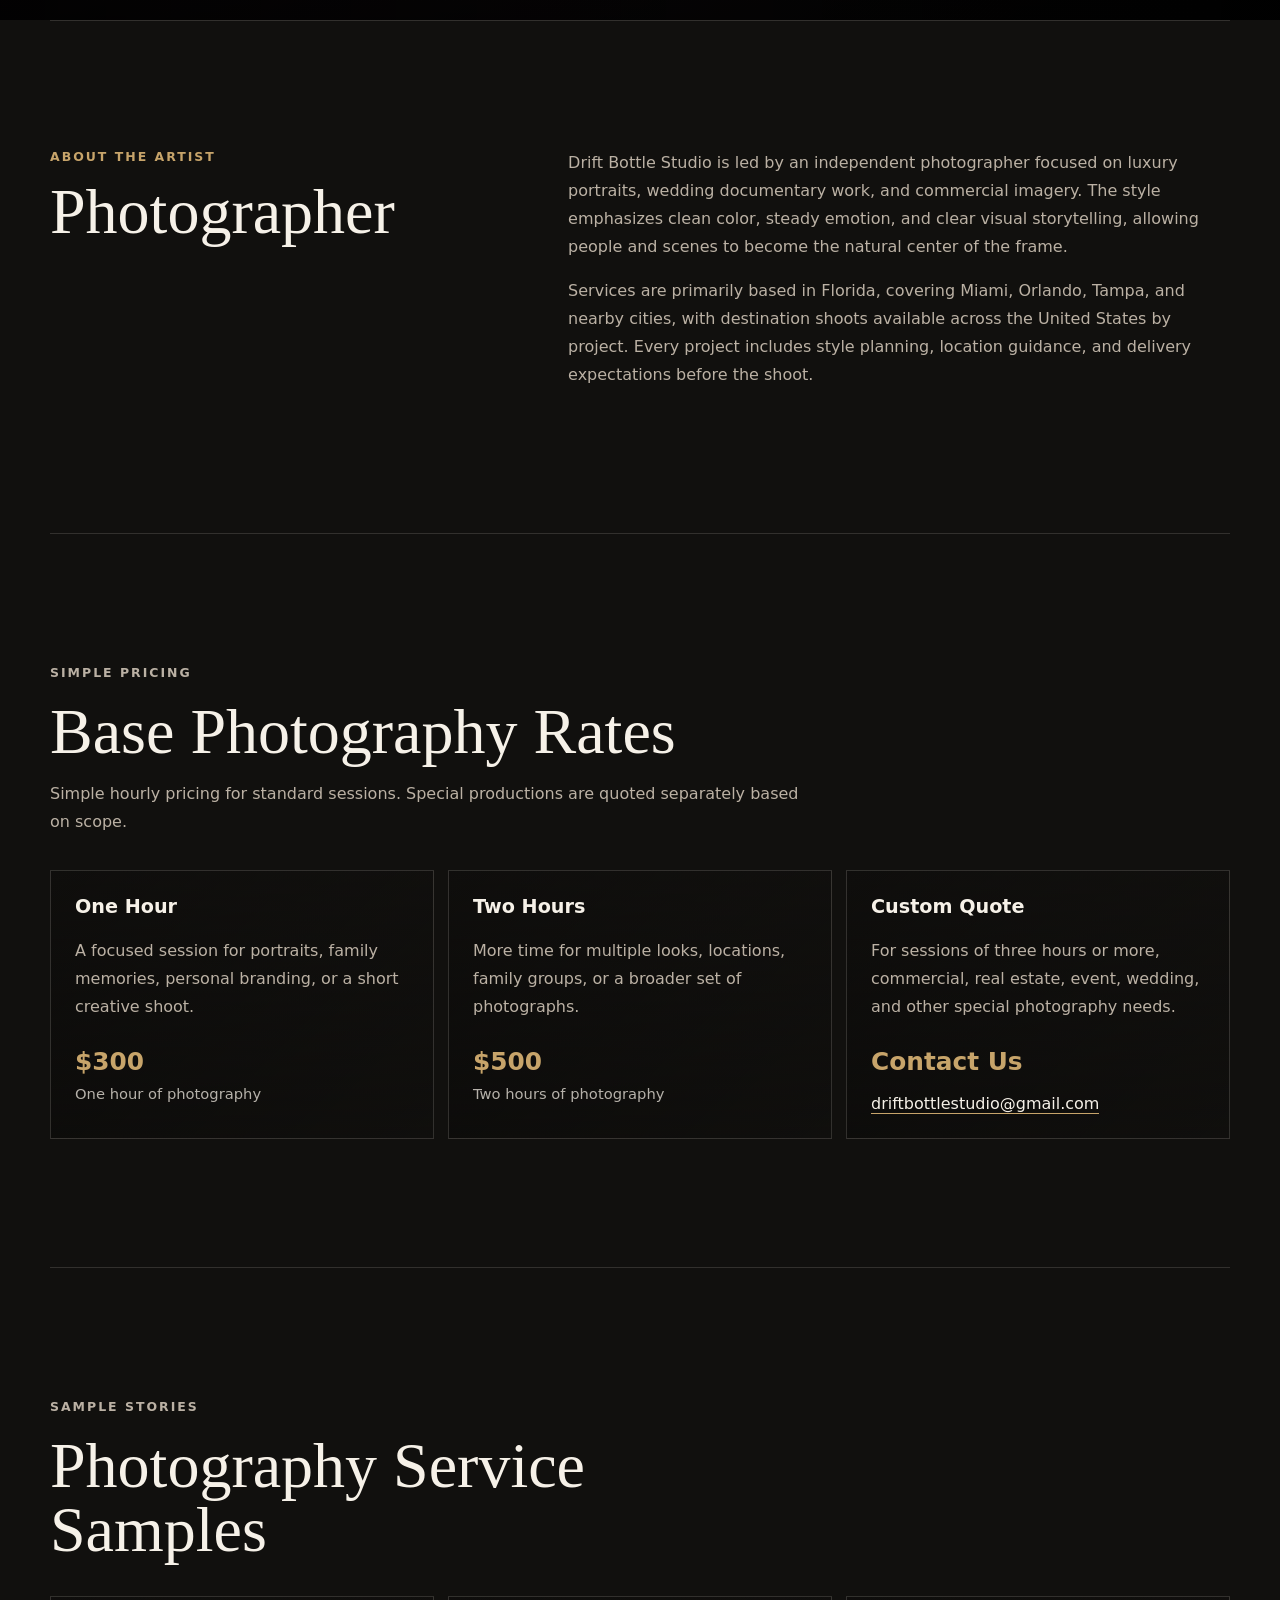
==== commit b7e3447e: "Update base photography pricing" ====
--- a/index.html
+++ b/index.html
@@ -32,25 +32,13 @@
         "url": "https://driftbottlestudio.com/",
         "image": "https://driftbottlestudio.com/assets/og.svg",
         "description": "Luxury portrait, wedding, commercial, event, birthday party, sports, and family photography services.",
-        "priceRange": "$$",
+        "priceRange": "$300-$500+",
         "areaServed": ["Florida", "Miami", "Orlando", "Tampa", "United States"],
         "sameAs": [],
         "makesOffer": [
-          { "@type": "Offer", "name": "Portrait Photography", "priceSpecification": { "@type": "PriceSpecification", "priceCurrency": "USD", "minPrice": 680 } },
-          { "@type": "Offer", "name": "Wedding Photography", "priceSpecification": { "@type": "PriceSpecification", "priceCurrency": "USD", "minPrice": 1800 } },
-          { "@type": "Offer", "name": "Commercial Photography", "priceSpecification": { "@type": "PriceSpecification", "priceCurrency": "USD", "minPrice": 1200 } },
-          { "@type": "Offer", "name": "Event Photography", "priceSpecification": { "@type": "PriceSpecification", "priceCurrency": "USD", "minPrice": 950 } },
-          { "@type": "Offer", "name": "Birthday Party Photography", "priceSpecification": { "@type": "PriceSpecification", "priceCurrency": "USD", "minPrice": 780 } },
-          { "@type": "Offer", "name": "Sports Photography", "priceSpecification": { "@type": "PriceSpecification", "priceCurrency": "USD", "minPrice": 850 } },
-          { "@type": "Offer", "name": "Family Photography", "priceSpecification": { "@type": "PriceSpecification", "priceCurrency": "USD", "minPrice": 720 } },
-          { "@type": "Offer", "name": "Product Photography", "priceSpecification": { "@type": "PriceSpecification", "priceCurrency": "USD", "minPrice": 900 } },
-          { "@type": "Offer", "name": "Food Photography", "priceSpecification": { "@type": "PriceSpecification", "priceCurrency": "USD", "minPrice": 850 } },
-          { "@type": "Offer", "name": "Interior Photography", "priceSpecification": { "@type": "PriceSpecification", "priceCurrency": "USD", "minPrice": 1000 } },
-          { "@type": "Offer", "name": "Graduation Photography", "priceSpecification": { "@type": "PriceSpecification", "priceCurrency": "USD", "minPrice": 650 } },
-          { "@type": "Offer", "name": "Travel Landscape Photography", "priceSpecification": { "@type": "PriceSpecification", "priceCurrency": "USD", "minPrice": 1200 } },
-          { "@type": "Offer", "name": "Street Documentary Photography", "priceSpecification": { "@type": "PriceSpecification", "priceCurrency": "USD", "minPrice": 900 } },
-          { "@type": "Offer", "name": "Maternity & Family Photography", "priceSpecification": { "@type": "PriceSpecification", "priceCurrency": "USD", "minPrice": 780 } },
-          { "@type": "Offer", "name": "Creative Color Photography", "priceSpecification": { "@type": "PriceSpecification", "priceCurrency": "USD", "minPrice": 980 } }
+          { "@type": "Offer", "name": "One-hour photography session", "price": 300, "priceCurrency": "USD" },
+          { "@type": "Offer", "name": "Two-hour photography session", "price": 500, "priceCurrency": "USD" },
+          { "@type": "Offer", "name": "Custom photography project", "description": "Three hours or more, commercial, real estate, event, wedding, and other special photography requests are quoted by email." }
         ]
       }
     </script>
@@ -229,52 +217,28 @@
 
       <section id="services" class="section services">
         <div class="section-heading">
-          <p class="eyebrow">Services & Pricing</p>
-          <h2>Services & Pricing</h2>
-          <p>Starting prices are placeholders for this first version and can be replaced with final pricing later.</p>
-        </div>
-        <div class="service-grid">
+          <p class="eyebrow">Simple Pricing</p>
+          <h2>Base Photography Rates</h2>
+          <p>Simple hourly pricing for standard sessions. Special productions are quoted separately based on scope.</p>
+        </div>
+        <div class="service-grid pricing-grid">
           <article class="service" style="--image: url('https://images.pexels.com/photos/1858175/pexels-photo-1858175.jpeg?auto=compress&amp;cs=tinysrgb&amp;w=1200');">
-            <h3>Portrait Photography</h3>
-            <p>For personal branding, artistic portraits, family memories, and social media visuals.</p>
-            <strong>From $680</strong>
-            <span>2-hour shoot / 12 retouched images / online selection</span>
-          </article>
-          <article class="service" style="--image: url('https://images.pexels.com/photos/1024993/pexels-photo-1024993.jpeg?auto=compress&amp;cs=tinysrgb&amp;w=1200');">
-            <h3>Wedding Photography</h3>
-            <p>Documentary-led coverage of ceremonies, family interactions, venue atmosphere, and couple portraits.</p>
-            <strong>From $1,800</strong>
-            <span>Half-day or full-day plans / retouched gallery / private album</span>
-          </article>
-          <article class="service" style="--image: url('https://images.pexels.com/photos/3184291/pexels-photo-3184291.jpeg?auto=compress&amp;cs=tinysrgb&amp;w=1200');">
-            <h3>Commercial Photography</h3>
-            <p>Consistent visual output for brand image, product promotion, spaces, and team photography.</p>
-            <strong>From $1,200</strong>
-            <span>Project-based pricing / usage scope confirmed / short video optional</span>
-          </article>
-          <article class="service" style="--image: url('https://images.pexels.com/photos/2608517/pexels-photo-2608517.jpeg?auto=compress&amp;cs=tinysrgb&amp;w=1200');">
-            <h3>Event Photography</h3>
-            <p>For launches, private dinners, exhibitions, corporate events, and elevated social gatherings.</p>
-            <strong>From $950</strong>
-            <span>Fast previews / full event coverage / same-day selects optional</span>
-          </article>
-          <article class="service" style="--image: url('https://images.pexels.com/photos/1190298/pexels-photo-1190298.jpeg?auto=compress&amp;cs=tinysrgb&amp;w=1200');">
-            <h3>Birthday Party Photography</h3>
-            <p>Coverage for birthday dinners, private parties, guest interactions, decor details, and portraits of the guest of honor.</p>
-            <strong>From $780</strong>
-            <span>2-3 hours / selected previews / short video optional</span>
-          </article>
-          <article class="service" style="--image: url('https://images.pexels.com/photos/2747449/pexels-photo-2747449.jpeg?auto=compress&amp;cs=tinysrgb&amp;w=1200');">
-            <h3>Sports Photography</h3>
-            <p>For school teams, marathons, ball games, training camps, and athlete portraits.</p>
-            <strong>From $850</strong>
-            <span>High-speed capture / action moments / event gallery</span>
+            <h3>One Hour</h3>
+            <p>A focused session for portraits, family memories, personal branding, or a short creative shoot.</p>
+            <strong>$300</strong>
+            <span>One hour of photography</span>
           </article>
           <article class="service" style="--image: url('https://images.pexels.com/photos/2253870/pexels-photo-2253870.jpeg?auto=compress&amp;cs=tinysrgb&amp;w=1200');">
-            <h3>Family Photography</h3>
-            <p>Natural images for family gatherings, parent-child milestones, anniversaries, and multi-generation portraits.</p>
-            <strong>From $720</strong>
-            <span>Family direction / 18 retouched images / private album</span>
+            <h3>Two Hours</h3>
+            <p>More time for multiple looks, locations, family groups, or a broader set of photographs.</p>
+            <strong>$500</strong>
+            <span>Two hours of photography</span>
+          </article>
+          <article class="service custom-price" style="--image: url('https://images.pexels.com/photos/3184291/pexels-photo-3184291.jpeg?auto=compress&amp;cs=tinysrgb&amp;w=1200');">
+            <h3>Custom Quote</h3>
+            <p>For sessions of three hours or more, commercial, real estate, event, wedding, and other special photography needs.</p>
+            <strong>Contact Us</strong>
+            <a class="price-contact" href="mailto:driftbottlestudio@gmail.com">driftbottlestudio@gmail.com</a>
           </article>
         </div>
       </section>
@@ -384,6 +348,17 @@
         </form>
       </section>
 
+      <section id="contact" class="section contact-section" aria-labelledby="contact-title">
+        <div class="contact-card">
+          <div>
+            <p class="eyebrow">Direct Contact</p>
+            <h2 id="contact-title">Let’s talk about your shoot.</h2>
+            <p>For availability, pricing, collaborations, or general questions, email Drift Bottle Studio directly.</p>
+          </div>
+          <a class="contact-email" href="mailto:driftbottlestudio@gmail.com">driftbottlestudio@gmail.com</a>
+        </div>
+      </section>
+
       <section id="social" class="section social-section">
         <div class="section-heading">
           <p class="eyebrow">Social Media</p>
@@ -437,5 +412,3 @@
     <script src="/app.js?v=20260710-i18n-a" defer></script>
   </body>
 </html>
-
-
--- a/styles.css
+++ b/styles.css
@@ -437,6 +437,10 @@
   gap: 14px;
 }
 
+.pricing-grid {
+  grid-template-columns: repeat(3, 1fr);
+}
+
 .brand-showcase {
   display: grid;
   place-items: center;
@@ -501,6 +505,20 @@
   font-size: 0.92rem;
 }
 
+.price-contact {
+  position: relative;
+  z-index: 1;
+  display: inline-block;
+  margin-top: 10px;
+  color: var(--ink);
+  border-bottom: 1px solid var(--accent);
+  overflow-wrap: anywhere;
+}
+
+.price-contact:hover {
+  color: var(--accent);
+}
+
 .story-list {
   display: grid;
   grid-template-columns: repeat(3, 1fr);
@@ -639,6 +657,45 @@
   color: var(--accent);
 }
 
+.contact-section {
+  padding-block: clamp(54px, 8vw, 108px);
+}
+
+.contact-card {
+  display: grid;
+  grid-template-columns: minmax(0, 1fr) auto;
+  align-items: end;
+  gap: clamp(30px, 6vw, 90px);
+  padding: clamp(30px, 6vw, 76px);
+  border: 1px solid rgba(199, 164, 106, 0.48);
+  background:
+    radial-gradient(circle at top right, rgba(199, 164, 106, 0.16), transparent 46%),
+    rgba(255, 255, 255, 0.025);
+}
+
+.contact-card h2 {
+  max-width: 760px;
+  margin: 8px 0 16px;
+}
+
+.contact-card p:last-child {
+  max-width: 660px;
+  margin-bottom: 0;
+  color: var(--muted);
+}
+
+.contact-email {
+  color: var(--ink);
+  border-bottom: 1px solid var(--accent);
+  padding-bottom: 7px;
+  font-size: clamp(1rem, 2vw, 1.3rem);
+  overflow-wrap: anywhere;
+}
+
+.contact-email:hover {
+  color: var(--accent);
+}
+
 .uploaded-preview {
   display: grid;
   grid-template-columns: repeat(4, 1fr);
@@ -892,4 +949,9 @@
   .site-footer div {
     text-align: left;
   }
-}
+
+  .contact-card {
+    grid-template-columns: 1fr;
+    align-items: start;
+  }
+}
